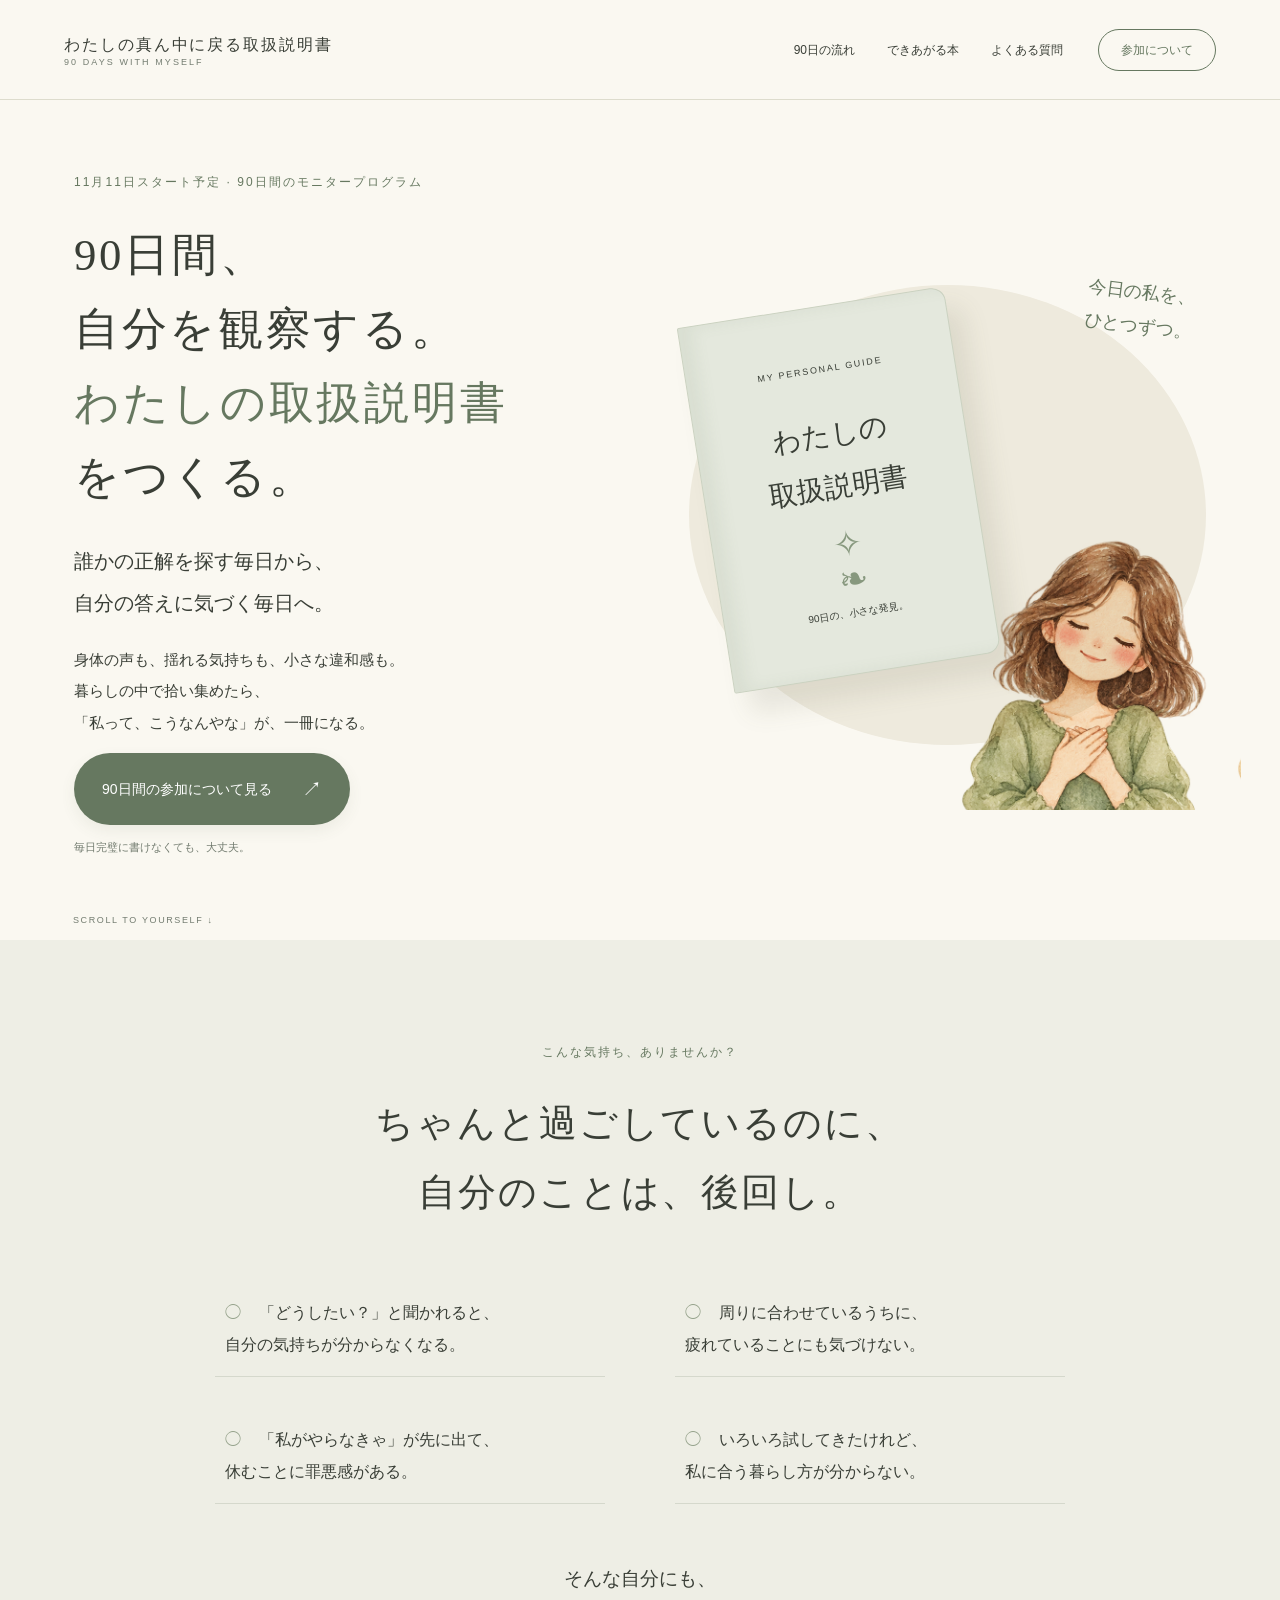
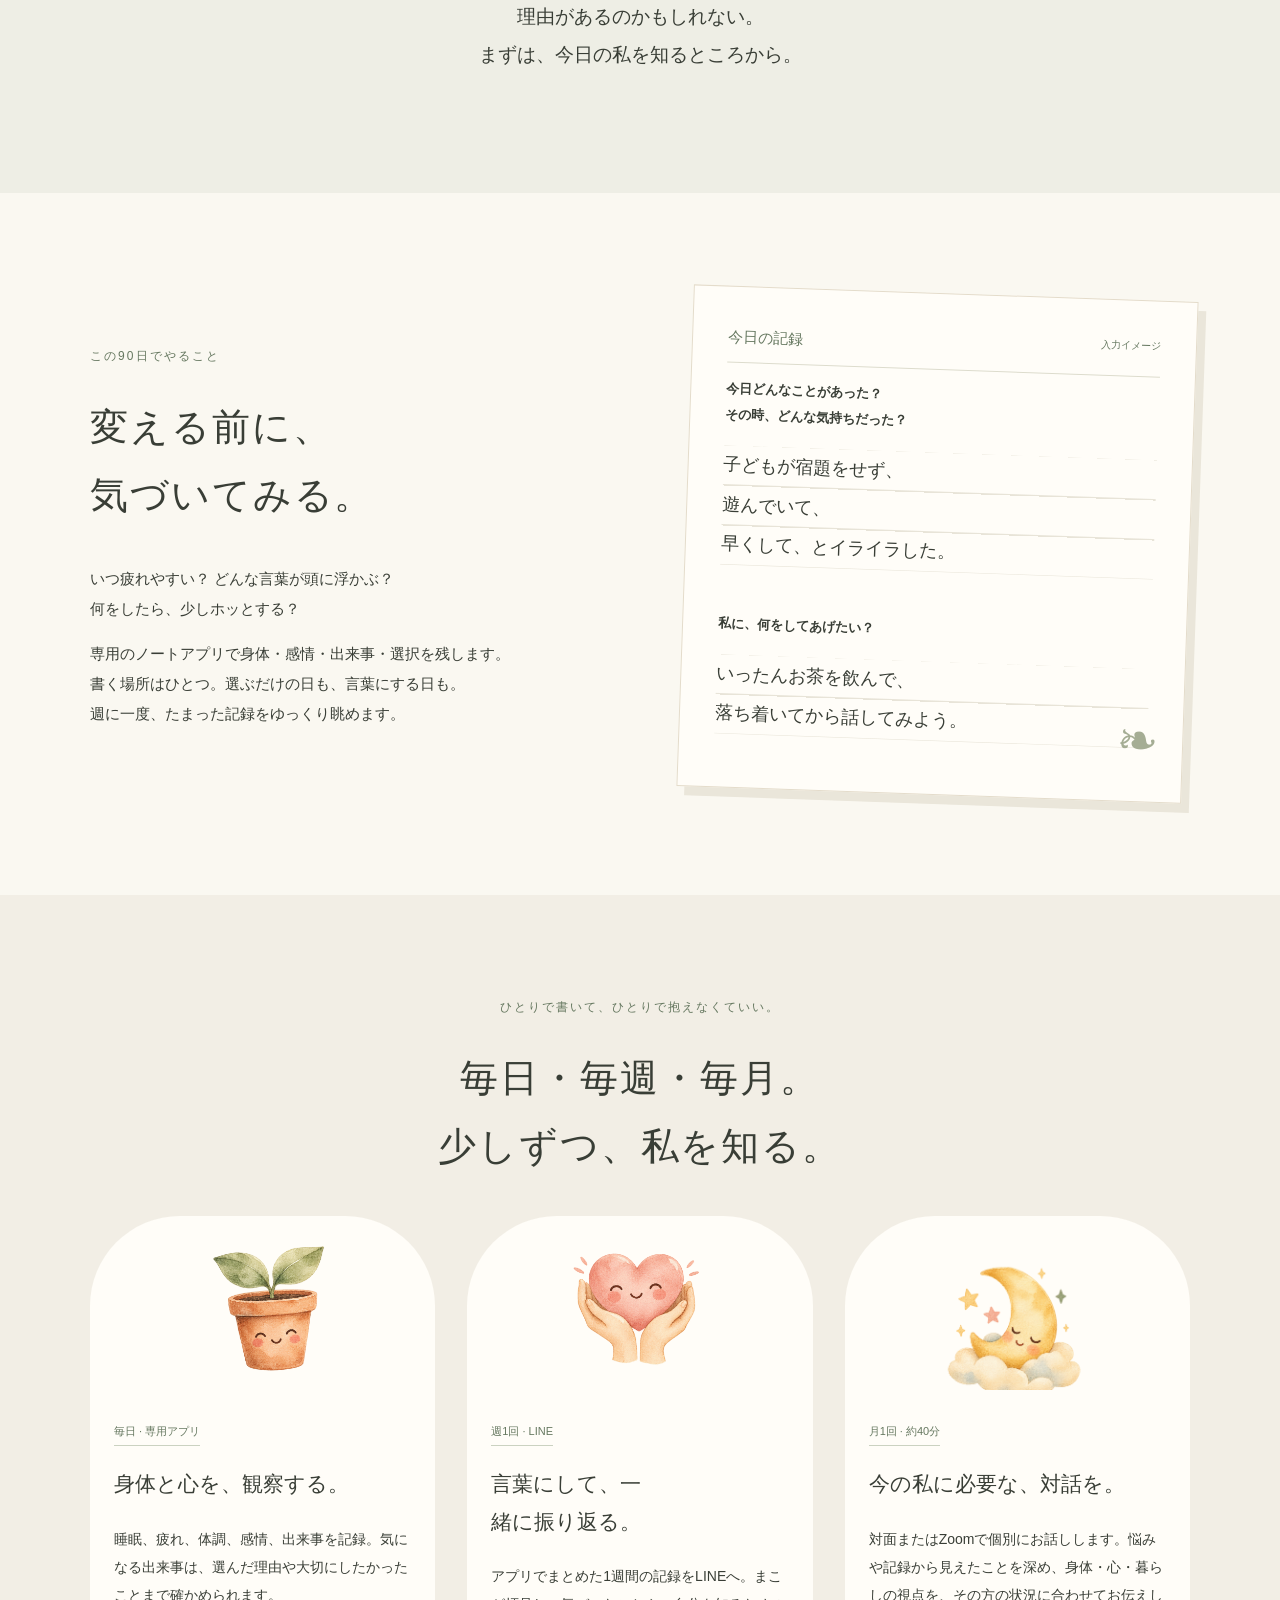
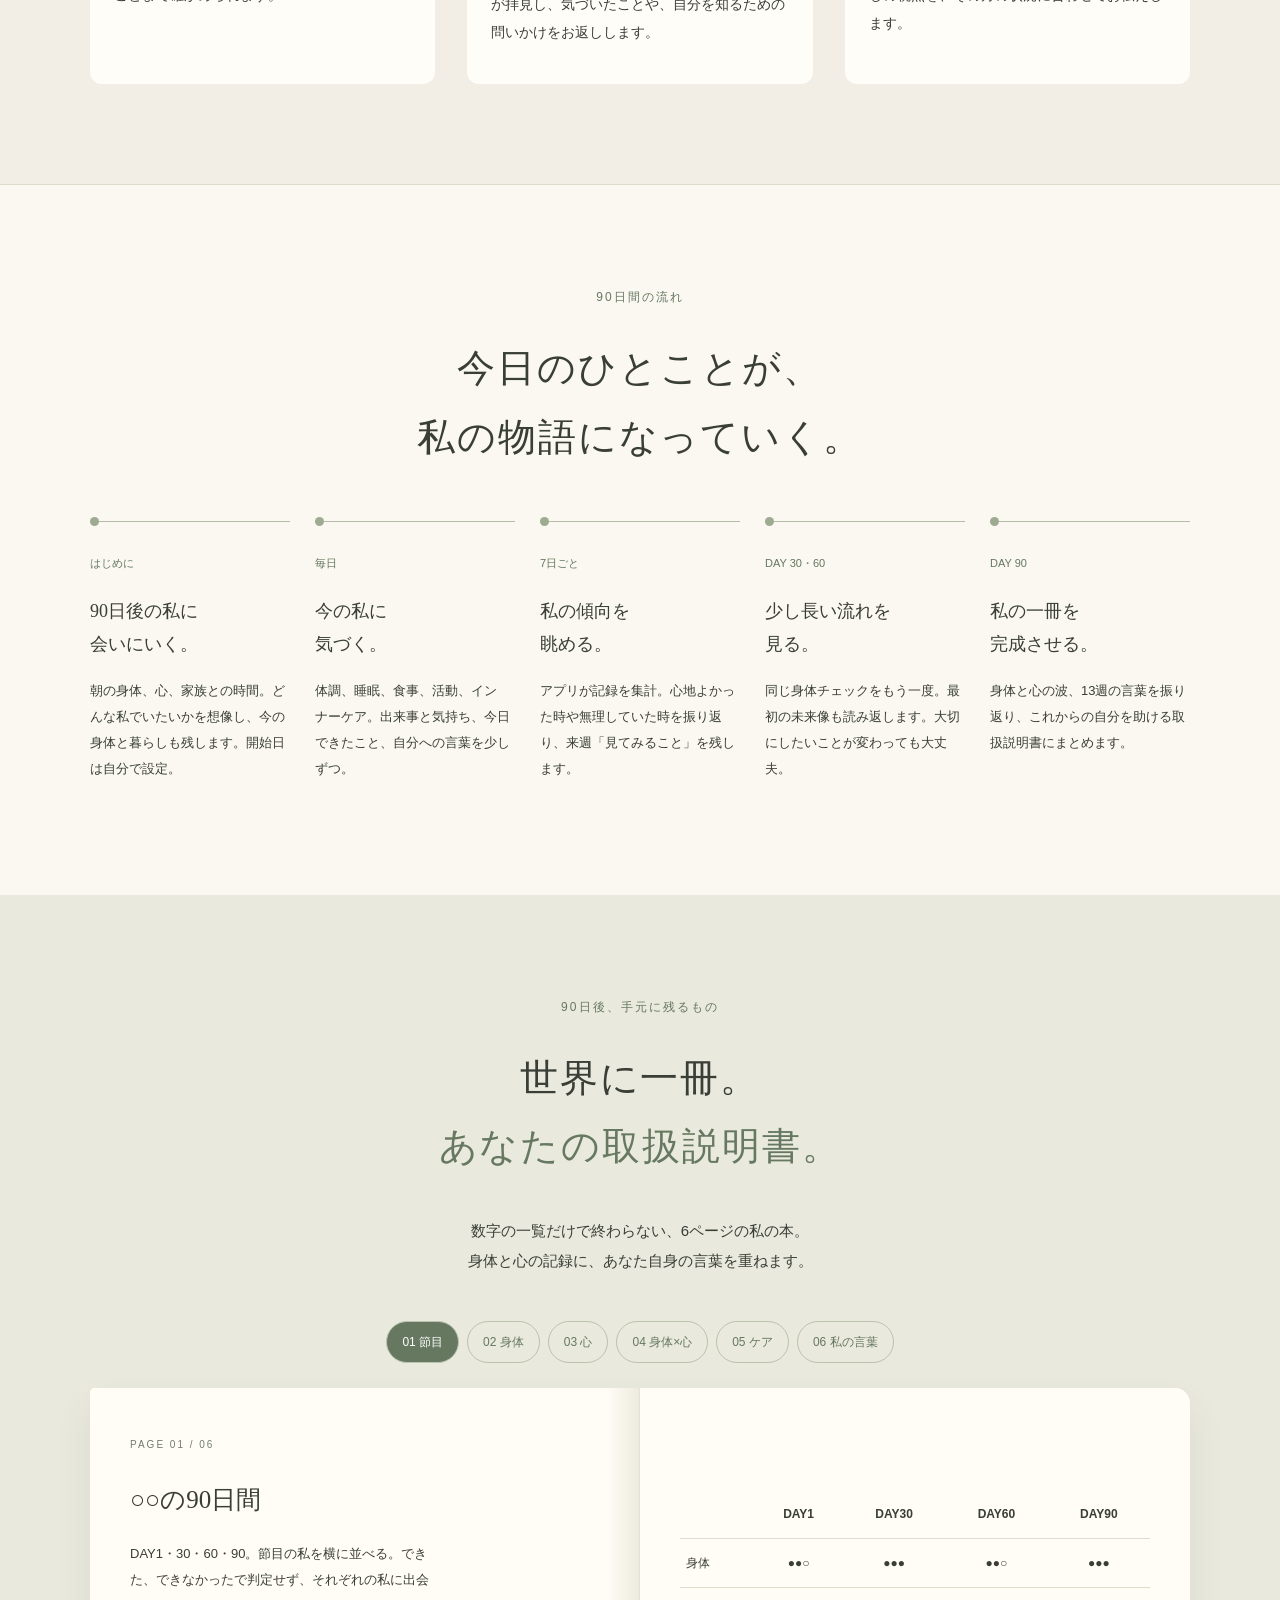
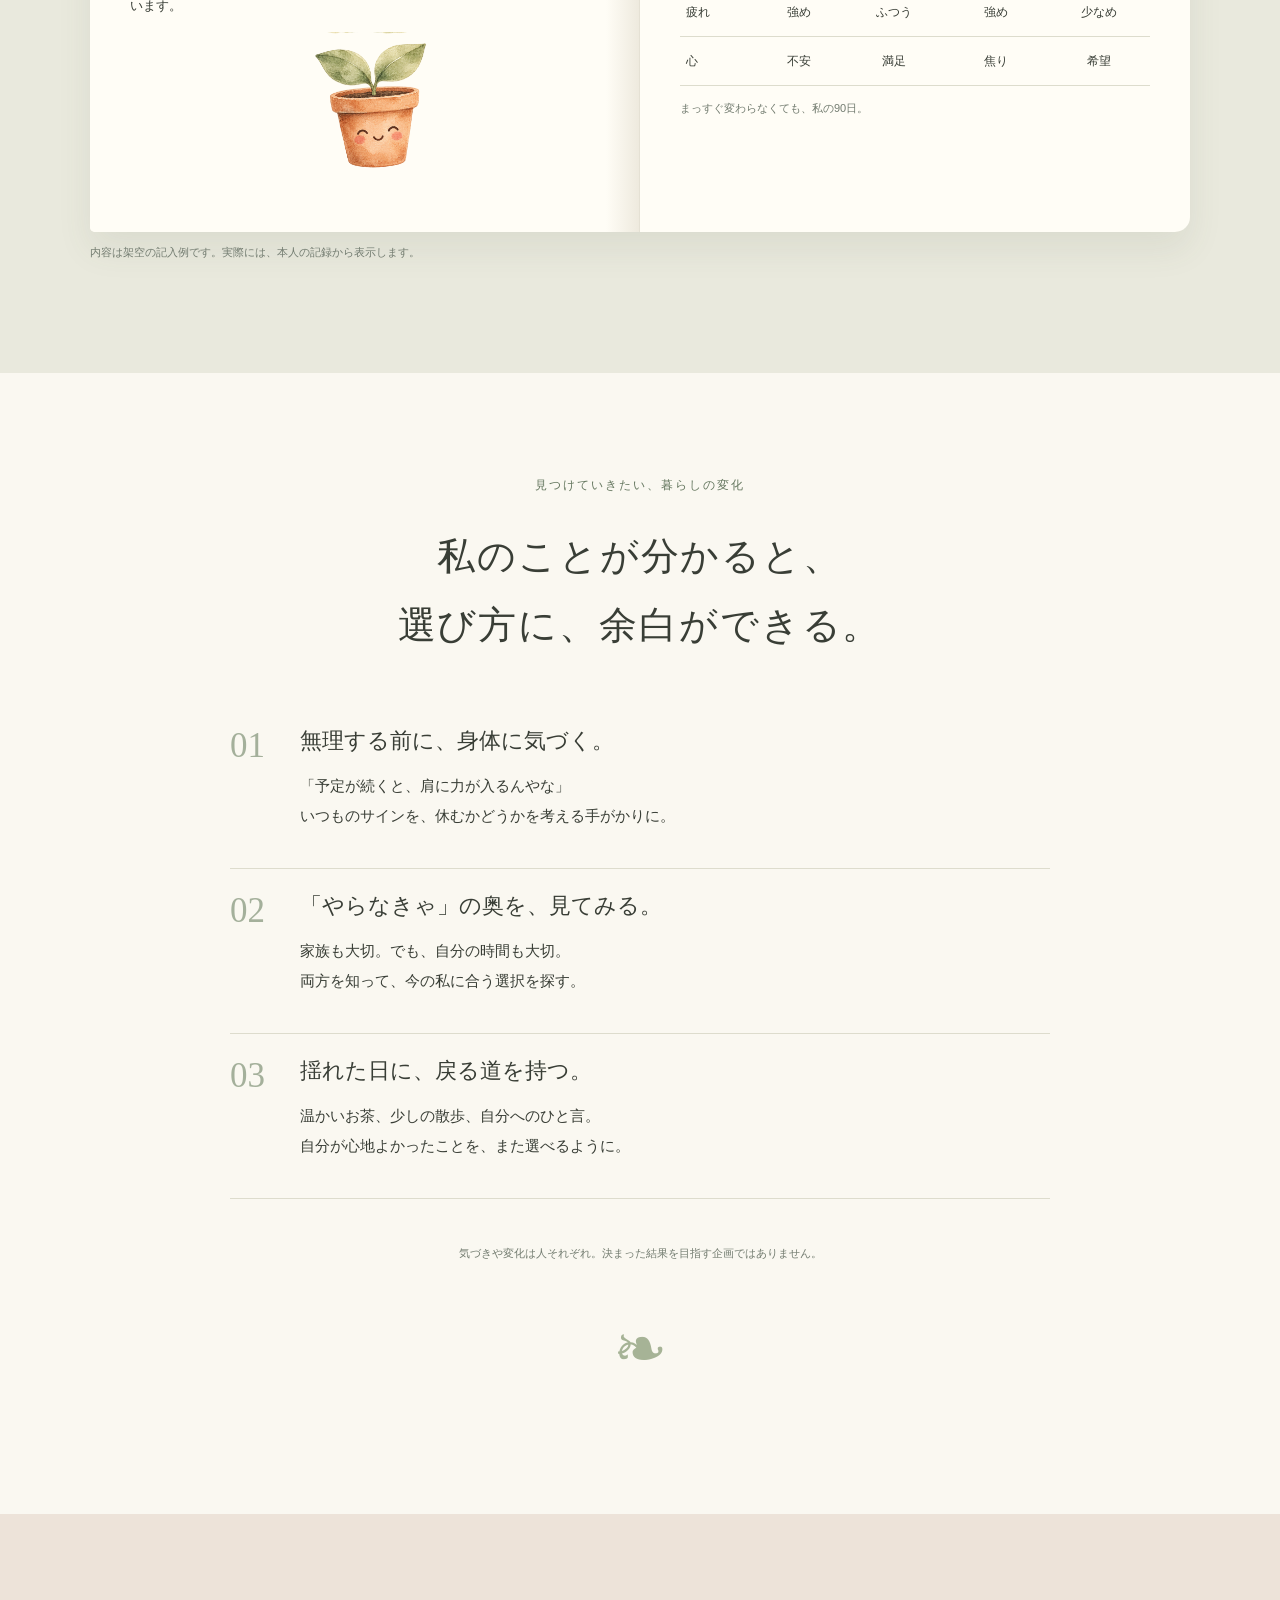
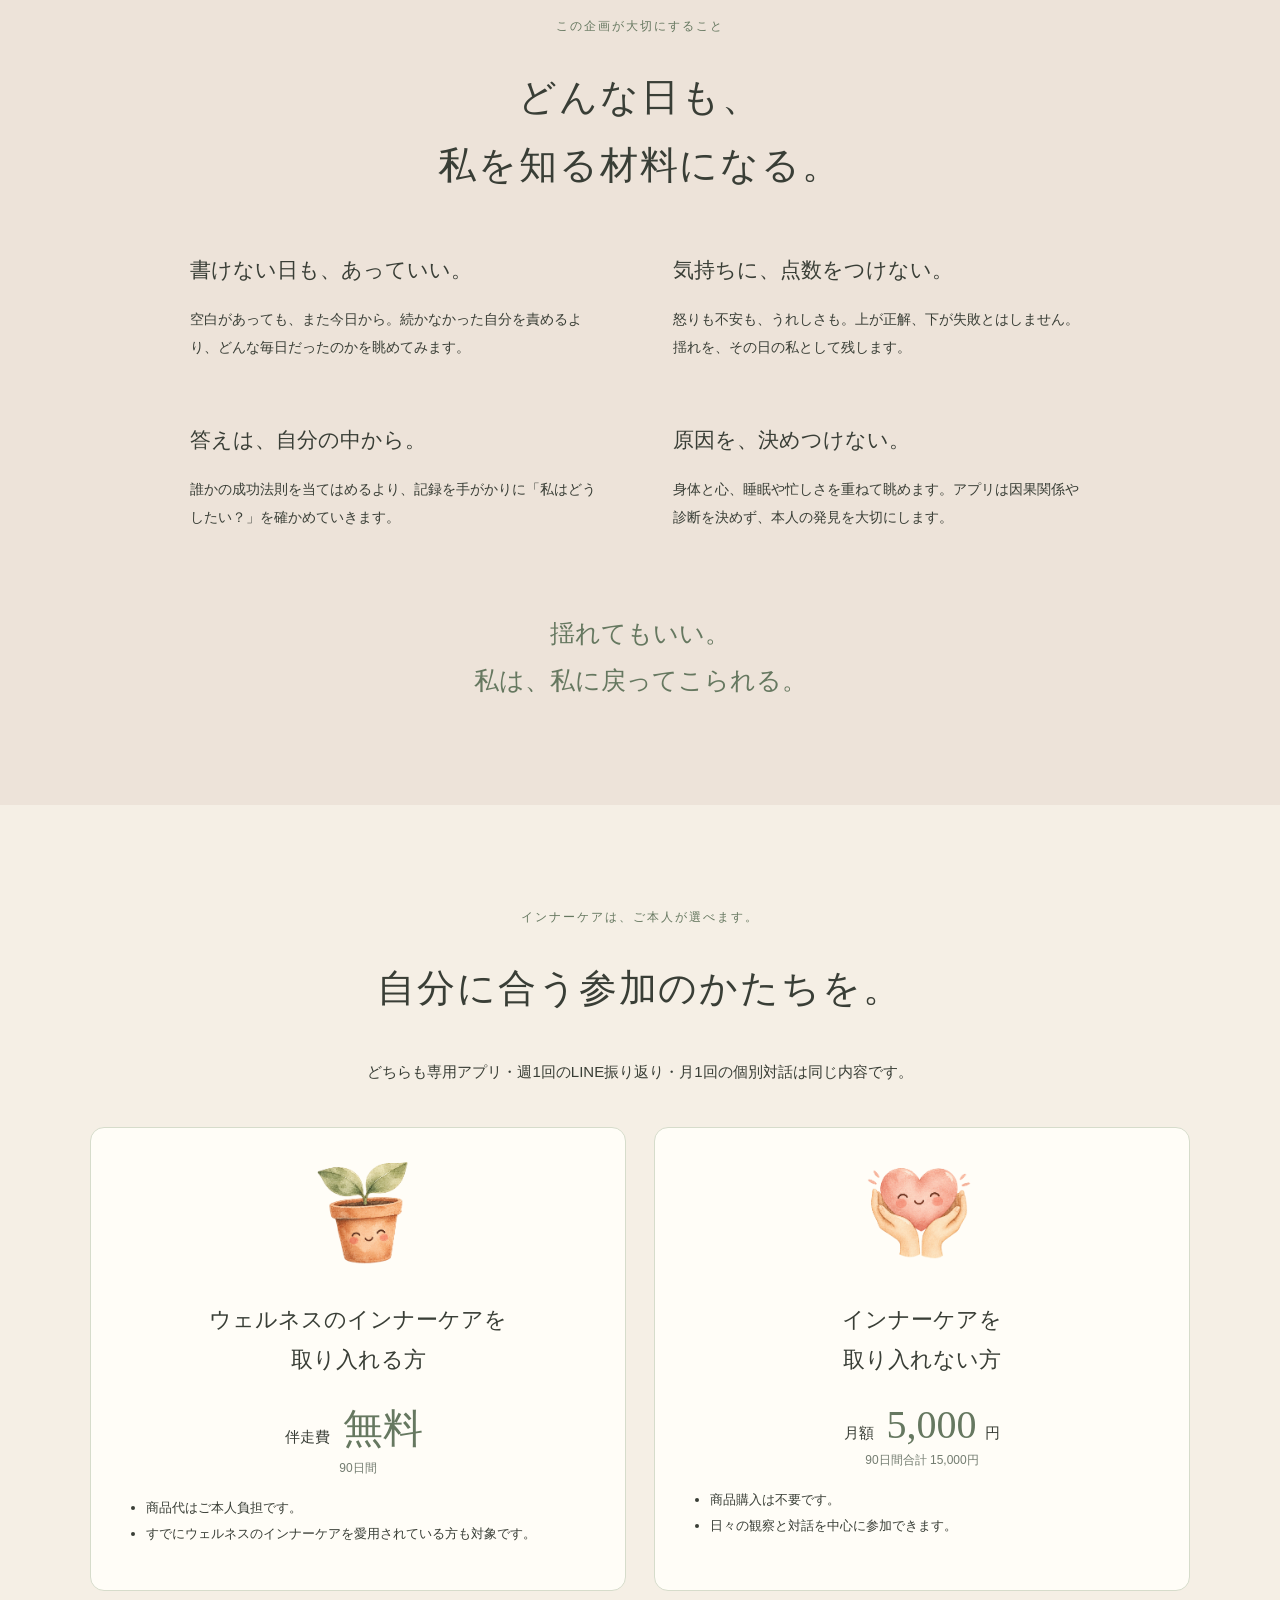
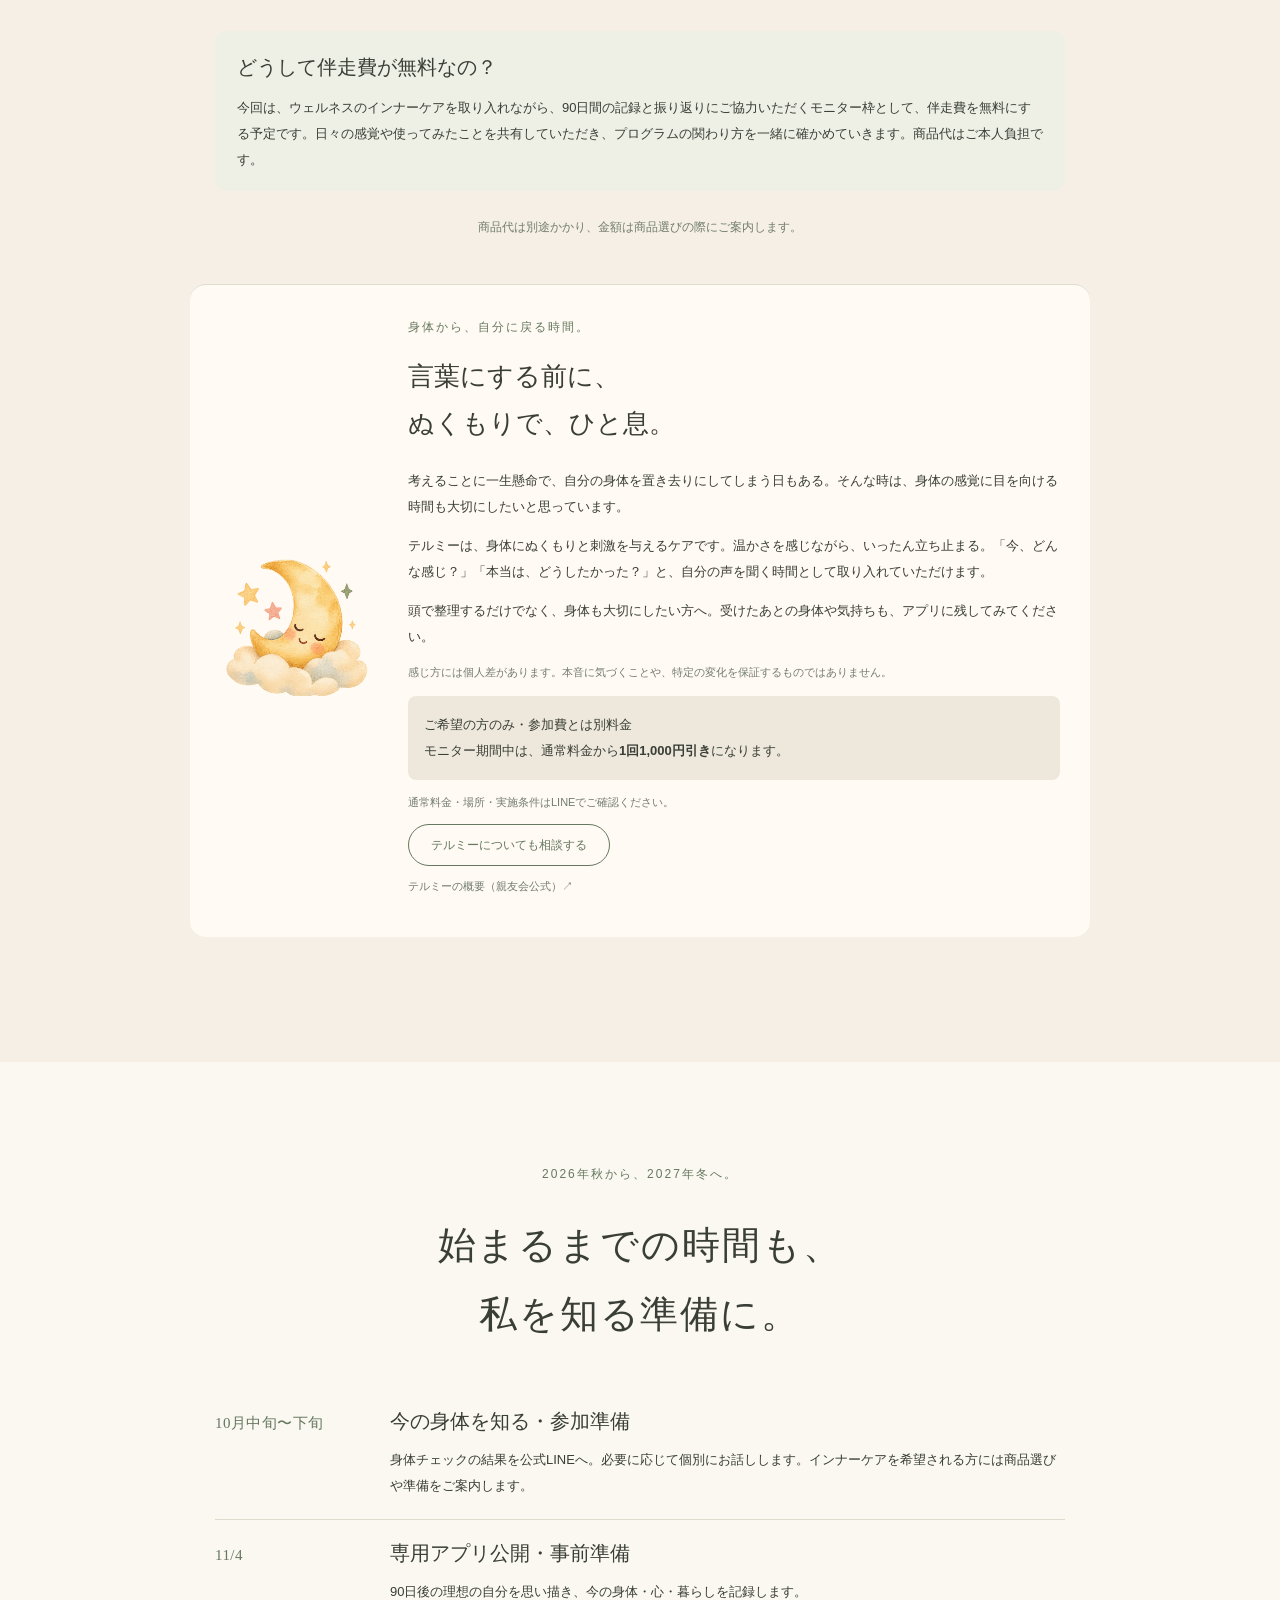
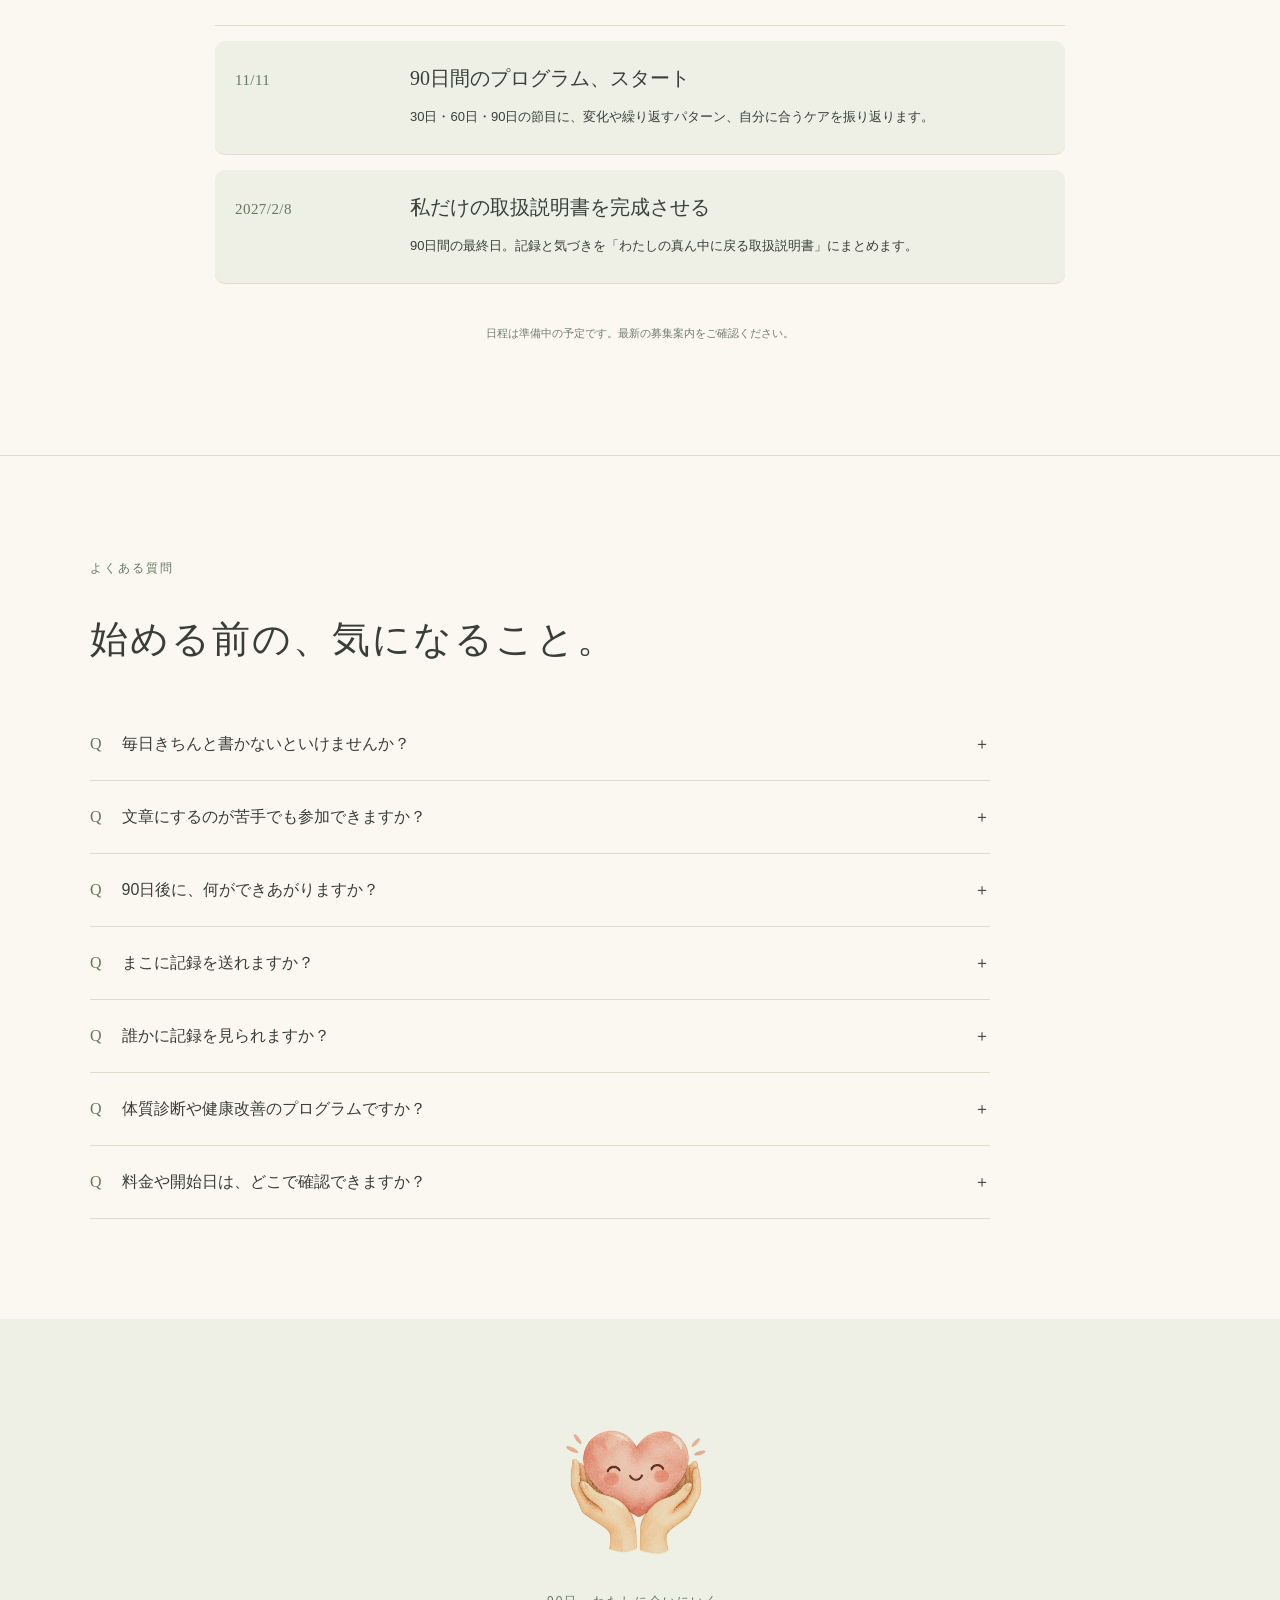
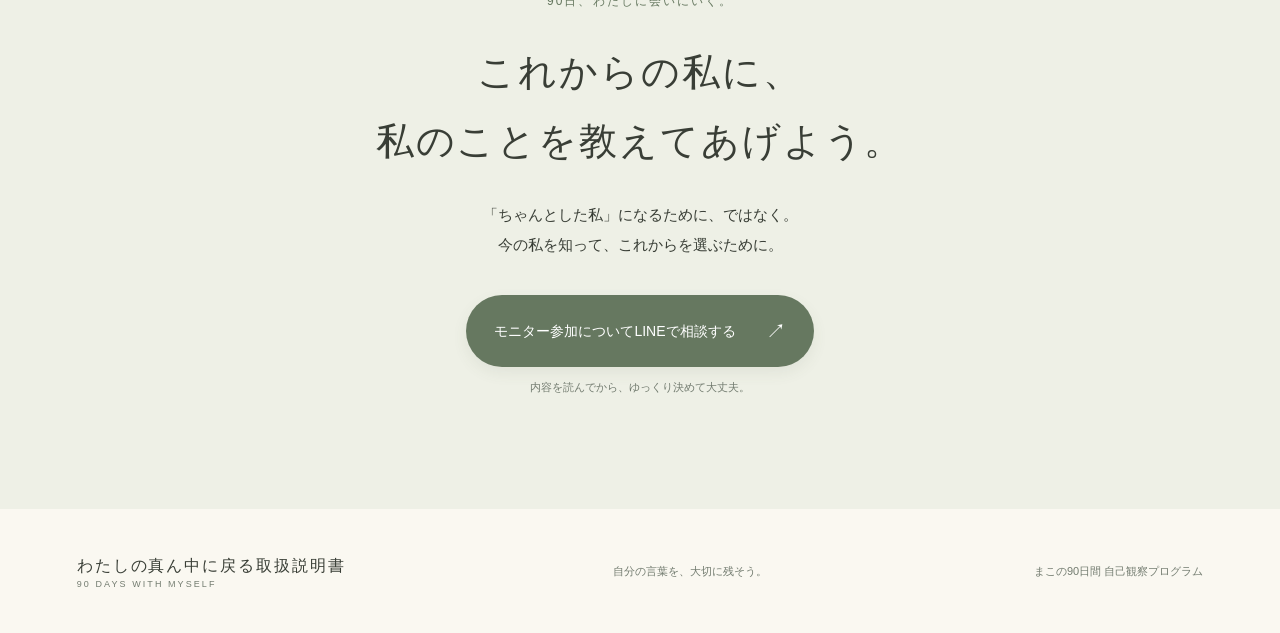
==== lp.html @ 5bc7d981 "Improve line breaks for introductory text and all journey headings" ====
<!doctype html>
<html lang="ja"><head><meta charset="utf-8"><meta name="viewport" content="width=device-width,initial-scale=1"><title>90日、わたしに会いにいく。｜わたしの取扱説明書</title><meta name="description" content="身体と心と暮らしを、少しずつ観察する90日間。日々の小さな気づきから、自分だけの取扱説明書をつくるプログラム。"><link rel="stylesheet" href="lp-style.css"></head>
<body><header><a class="brand" href="#">わたしの真ん中に戻る取扱説明書<span>90 DAYS WITH MYSELF</span></a><nav><a href="#journey">90日の流れ</a><a href="#book">できあがる本</a><a href="#faq">よくある質問</a></nav><a class="mini" href="#join">参加について</a></header>
<main><section class="hero"><div class="hero-copy"><p class="eyebrow">11月11日スタート予定 · 90日間のモニタープログラム</p><h1>90日間、<br>自分を観察する。<br><em>わたしの取扱説明書</em><br>をつくる。</h1><p class="lead">誰かの正解を探す毎日から、<br>自分の答えに気づく毎日へ。</p><p>身体の声も、揺れる気持ちも、小さな違和感も。<br>暮らしの中で拾い集めたら、<br>「私って、こうなんやな」が、一冊になる。</p><a class="button" href="#join">90日間の参加について見る <span>↗</span></a><p class="micro">毎日完璧に書けなくても、大丈夫。</p></div><div class="hero-art"><div class="circle"></div><svg class="water woman" viewBox="0 0 640 640" aria-hidden="true"><image href="watercolor-notes.png" width="1280" height="1280" x="0" y="0"/></svg><div class="book-cover"><span>MY PERSONAL GUIDE</span><p>わたしの<br>取扱説明書</p><div class="sprig">✧<br>❧</div><small>90日の、小さな発見。</small></div><span class="hand-note">今日の私を、<br>ひとつずつ。</span></div><a class="scroll" href="#worries">SCROLL TO YOURSELF ↓</a></section>
<section id="worries" class="section worries"><p class="eyebrow">こんな気持ち、ありませんか？</p><h2>ちゃんと過ごしているのに、<br>自分のことは、後回し。</h2><div class="worry-grid"><p>「どうしたい？」と聞かれると、<br>自分の気持ちが分からなくなる。</p><p>周りに合わせているうちに、<br>疲れていることにも気づけない。</p><p>「私がやらなきゃ」が先に出て、<br>休むことに罪悪感がある。</p><p>いろいろ試してきたけれど、<br>私に合う暮らし方が分からない。</p></div><p class="bridge">そんな自分にも、<br>理由があるのかもしれない。<br>まずは、今日の私を知るところから。</p></section>
<section id="practice" class="section practice"><div><p class="eyebrow">この90日でやること</p><h2>変える前に、<br>気づいてみる。</h2><p>いつ疲れやすい？ どんな言葉が頭に浮かぶ？<br>何をしたら、少しホッとする？</p><p>専用のノートアプリで身体・感情・出来事・選択を残します。<br>書く場所はひとつ。選ぶだけの日も、言葉にする日も。<br>週に一度、たまった記録をゆっくり眺めます。</p></div><div class="note-demo"><div class="demo-label">今日の記録 <small>入力イメージ</small></div><p class="note-question">今日どんなことがあった？<br>その時、どんな気持ちだった？</p><p class="written">子どもが宿題をせず、<br>遊んでいて、<br>早くして、とイライラした。</p><div class="note-line"></div><p class="note-question">私に、何をしてあげたい？</p><p class="written">いったんお茶を飲んで、<br>落ち着いてから話してみよう。</p><span class="note-leaf">❧</span></div></section>
<section class="section support"><p class="eyebrow">ひとりで書いて、ひとりで抱えなくていい。</p><h2>毎日・毎週・毎月。<br>少しずつ、私を知る。</h2><div class="support-grid"><article><svg class="water plant" viewBox="0 64 640 576" aria-hidden="true"><image href="watercolor-notes.png" width="1280" height="1280" x="0" y="-640"/></svg><span class="pill">毎日 · 専用アプリ</span><h3>身体と心を、観察する。</h3><p>睡眠、疲れ、体調、感情、出来事を記録。気になる出来事は、選んだ理由や大切にしたかったことまで確かめられます。</p></article><article><svg class="water heart" viewBox="0 64 640 576" aria-hidden="true"><image href="watercolor-notes.png" width="1280" height="1280" x="-640" y="-640"/></svg><span class="pill">週1回 · LINE</span><h3>言葉にして、一緒に振り返る。</h3><p>アプリでまとめた1週間の記録をLINEへ。まこが拝見し、気づいたことや、自分を知るための問いかけをお返しします。</p></article><article><svg class="water moon" viewBox="0 0 640 640" aria-hidden="true"><image href="watercolor-notes.png" width="1280" height="1280" x="-640" y="0"/></svg><span class="pill">月1回 · 約40分</span><h3>今の私に必要な、対話を。</h3><p>対面またはZoomで個別にお話しします。悩みや記録から見えたことを深め、身体・心・暮らしの視点を、その方の状況に合わせてお伝えします。</p></article></div></section><section id="journey" class="section journey"><p class="eyebrow">90日間の流れ</p><h2>今日のひとことが、<br>私の物語になっていく。</h2><div class="timeline"><article><span>はじめに</span><h3>90日後の私に<br>会いにいく。</h3><p>朝の身体、心、家族との時間。どんな私でいたいかを想像し、今の身体と暮らしも残します。開始日は自分で設定。</p></article><article><span>毎日</span><h3>今の私に<br>気づく。</h3><p>体調、睡眠、食事、活動、インナーケア。出来事と気持ち、今日できたこと、自分への言葉を少しずつ。</p></article><article><span>7日ごと</span><h3>私の傾向を<br>眺める。</h3><p>アプリが記録を集計。心地よかった時や無理していた時を振り返り、来週「見てみること」を残します。</p></article><article><span>DAY 30・60</span><h3>少し長い流れを<br>見る。</h3><p>同じ身体チェックをもう一度。最初の未来像も読み返します。大切にしたいことが変わっても大丈夫。</p></article><article><span>DAY 90</span><h3>私の一冊を<br>完成させる。</h3><p>身体と心の波、13週の言葉を振り返り、これからの自分を助ける取扱説明書にまとめます。</p></article></div></section>
<section id="book" class="section book-section"><div class="book-heading"><p class="eyebrow">90日後、手元に残るもの</p><h2>世界に一冊。<br><em>あなたの取扱説明書。</em></h2><p>数字の一覧だけで終わらない、6ページの私の本。<br>身体と心の記録に、あなた自身の言葉を重ねます。</p></div><div class="book-preview"><div class="book-tabs" role="tablist" aria-label="取扱説明書の6ページ"><button role="tab" aria-selected="true" data-page="0">01 節目</button><button role="tab" aria-selected="false" data-page="1">02 身体</button><button role="tab" aria-selected="false" data-page="2">03 心</button><button role="tab" aria-selected="false" data-page="3">04 身体×心</button><button role="tab" aria-selected="false" data-page="4">05 ケア</button><button role="tab" aria-selected="false" data-page="5">06 私の言葉</button></div><div class="open-book"><div class="book-left"><small id="page-number">PAGE 01 / 06</small><h3 id="page-title">○○の90日間</h3><p id="page-description">DAY1・30・60・90。節目の私を横に並べる。できた、できなかったで判定せず、それぞれの私に出会います。</p><svg class="water plant" viewBox="0 64 640 576" aria-hidden="true"><image href="watercolor-notes.png" width="1280" height="1280" x="0" y="-640"/></svg></div><div class="book-right" id="page-content"></div></div><p class="micro">内容は架空の記入例です。実際には、本人の記録から表示します。</p></div></section>
<section class="section changes"><p class="eyebrow">見つけていきたい、暮らしの変化</p><h2>私のことが分かると、<br>選び方に、余白ができる。</h2><div class="change-list"><article><span>01</span><div><h3>無理する前に、身体に気づく。</h3><p>「予定が続くと、肩に力が入るんやな」<br>いつものサインを、休むかどうかを考える手がかりに。</p></div></article><article><span>02</span><div><h3>「やらなきゃ」の奥を、見てみる。</h3><p>家族も大切。でも、自分の時間も大切。<br>両方を知って、今の私に合う選択を探す。</p></div></article><article><span>03</span><div><h3>揺れた日に、戻る道を持つ。</h3><p>温かいお茶、少しの散歩、自分へのひと言。<br>自分が心地よかったことを、また選べるように。</p></div></article></div><p class="micro">気づきや変化は人それぞれ。決まった結果を目指す企画ではありません。</p></section>
<section class="philosophy section"><p class="eyebrow">この企画が大切にすること</p><h2>どんな日も、<br>私を知る材料になる。</h2><div class="principles"><article><h3>書けない日も、あっていい。</h3><p>空白があっても、また今日から。続かなかった自分を責めるより、どんな毎日だったのかを眺めてみます。</p></article><article><h3>気持ちに、点数をつけない。</h3><p>怒りも不安も、うれしさも。上が正解、下が失敗とはしません。揺れを、その日の私として残します。</p></article><article><h3>答えは、自分の中から。</h3><p>誰かの成功法則を当てはめるより、記録を手がかりに「私はどうしたい？」を確かめていきます。</p></article><article><h3>原因を、決めつけない。</h3><p>身体と心、睡眠や忙しさを重ねて眺めます。アプリは因果関係や診断を決めず、本人の発見を大切にします。</p></article></div><p class="handwriting">揺れてもいい。<br>私は、私に戻ってこられる。</p></section>
<section id="price" class="section pricing"><p class="eyebrow">インナーケアは、ご本人が選べます。</p><h2>自分に合う参加のかたちを。</h2><p>どちらも専用アプリ・週1回のLINE振り返り・月1回の個別対話は同じ内容です。</p><div class="price-grid"><article><svg class="water plant" viewBox="0 64 640 576" aria-hidden="true"><image href="watercolor-notes.png" width="1280" height="1280" x="0" y="-640"/></svg><h3>ウェルネスのインナーケアを<br>取り入れる方</h3><p class="price">伴走費 <strong>無料</strong><span>90日間</span></p><ul><li>商品代はご本人負担です。</li><li>すでにウェルネスのインナーケアを愛用されている方も対象です。</li></ul></article><article><svg class="water heart" viewBox="0 64 640 576" aria-hidden="true"><image href="watercolor-notes.png" width="1280" height="1280" x="-640" y="-640"/></svg><h3>インナーケアを<br>取り入れない方</h3><p class="price">月額 <strong>5,000</strong>円<span>90日間合計 15,000円</span></p><ul><li>商品購入は不要です。</li><li>日々の観察と対話を中心に参加できます。</li></ul></article></div><div class="free-reason"><h3>どうして伴走費が無料なの？</h3><p>今回は、ウェルネスのインナーケアを取り入れながら、90日間の記録と振り返りにご協力いただくモニター枠として、伴走費を無料にする予定です。日々の感覚や使ってみたことを共有していただき、プログラムの関わり方を一緒に確かめていきます。商品代はご本人負担です。</p></div><p class="price-caution">商品代は別途かかり、金額は商品選びの際にご案内します。</p><section class="thermie thermie-panel"><svg class="water moon" viewBox="0 0 640 640" aria-hidden="true"><image href="watercolor-notes.png" width="1280" height="1280" x="-640" y="0"/></svg><div><p class="eyebrow">身体から、自分に戻る時間。</p><h3>言葉にする前に、<br>ぬくもりで、ひと息。</h3><p>考えることに一生懸命で、自分の身体を置き去りにしてしまう日もある。そんな時は、身体の感覚に目を向ける時間も大切にしたいと思っています。</p><p>テルミーは、身体にぬくもりと刺激を与えるケアです。温かさを感じながら、いったん立ち止まる。「今、どんな感じ？」「本当は、どうしたかった？」と、自分の声を聞く時間として取り入れていただけます。</p><p>頭で整理するだけでなく、身体も大切にしたい方へ。受けたあとの身体や気持ちも、アプリに残してみてください。</p><p class="micro">感じ方には個人差があります。本音に気づくことや、特定の変化を保証するものではありません。</p><p class="thermie-offer">ご希望の方のみ・参加費とは別料金<br>モニター期間中は、通常料金から<strong>1回1,000円引き</strong>になります。</p><p class="micro">通常料金・場所・実施条件はLINEでご確認ください。</p><a class="mini" href="#join">テルミーについても相談する</a><p class="micro"><a href="https://www.ito-thermie.or.jp/remedy/overview.html" target="_blank" rel="noopener">テルミーの概要（親友会公式）↗</a></p></div></section></section><section class="section schedule"><p class="eyebrow">2026年秋から、2027年冬へ。</p><h2>始まるまでの時間も、<br>私を知る準備に。</h2><div class="schedule-list"><article><span>10月中旬〜下旬</span><div><h3>今の身体を知る・参加準備</h3><p>身体チェックの結果を公式LINEへ。必要に応じて個別にお話しします。インナーケアを希望される方には商品選びや準備をご案内します。</p></div></article><article><span>11/4</span><div><h3>専用アプリ公開・事前準備</h3><p>90日後の理想の自分を思い描き、今の身体・心・暮らしを記録します。</p></div></article><article class="important"><span>11/11</span><div><h3>90日間のプログラム、スタート</h3><p>30日・60日・90日の節目に、変化や繰り返すパターン、自分に合うケアを振り返ります。</p></div></article><article class="important"><span>2027/2/8</span><div><h3>私だけの取扱説明書を完成させる</h3><p>90日間の最終日。記録と気づきを「わたしの真ん中に戻る取扱説明書」にまとめます。</p></div></article></div><p class="micro">日程は準備中の予定です。最新の募集案内をご確認ください。</p></section><section id="faq" class="section faq"><p class="eyebrow">よくある質問</p><h2>始める前の、気になること。</h2><details><summary>毎日きちんと書かないといけませんか？</summary><p>毎日完璧に書く必要はありません。選択するだけの日や空白の日があっても大丈夫。書ける日に戻ってきてください。</p></details><details><summary>文章にするのが苦手でも参加できますか？</summary><p>体調や気持ちは選択式で残せます。自由記入には例があるので、ひと言から始められます。詳しい問いは、書きたい時だけ開けます。</p></details><details><summary>90日後に、何ができあがりますか？</summary><p>節目の比較、身体、心、身体と心の重なり、自分にしてあげたこと、これからの自分への言葉をまとめた6ページの取扱説明書です。印刷・PDF保存もできます。</p></details><details><summary>まこに記録を送れますか？</summary><p>週のまとめをアプリで作り、内容を確認してコピーし、ご自身でLINEに貼り付けて送れます。自動送信はしません。</p></details><details><summary>誰かに記録を見られますか？</summary><p>現在のアプリは、使っているブラウザに記録を保存します。LINEに送る文章は、ご自身で確認して選べます。同じ端末・ブラウザを使う人には記録が見える場合があるため、自分の端末でご利用ください。</p></details><details><summary>体質診断や健康改善のプログラムですか？</summary><p>身体と心の感覚を自分で観察する企画です。体質や病気の診断、症状の改善を保証するものではありません。</p></details><details><summary>料金や開始日は、どこで確認できますか？</summary><p>11月11日スタートを予定しています。ウェルネスのインナーケアを取り入れる方は90日間の伴走費が無料（商品代はご本人負担）、取り入れない方は月額5,000円、90日間合計15,000円を予定しています。</p></details></section>
<section id="join" class="section join"><svg class="water heart" viewBox="0 64 640 576" aria-hidden="true"><image href="watercolor-notes.png" width="1280" height="1280" x="-640" y="-640"/></svg><p class="eyebrow">90日、わたしに会いにいく。</p><h2>これからの私に、<br>私のことを教えてあげよう。</h2><p>「ちゃんとした私」になるために、ではなく。<br>今の私を知って、これからを選ぶために。</p><button class="button" id="apply">モニター参加についてLINEで相談する <span>↗</span></button><p class="micro">内容を読んでから、ゆっくり決めて大丈夫。</p><div id="apply-info" class="apply-info" hidden role="status"><h3>まこへLINEでご連絡ください。</h3><p>まことつながっているLINEのトークに、下の文章を貼り付けてください。料金や開始日を確認してから、参加を決められます。</p><textarea aria-label="参加相談の文章" readonly>90日間の自己観察プログラムに興味があります。参加料金・開始日・申し込み方法を教えてください。</textarea><button id="copy" class="mini">相談の文章をコピー</button><p id="copy-status" class="micro"></p><p class="micro">この操作だけでは申し込み・送信は完了しません。</p></div></section></main><footer><a class="brand" href="#">わたしの真ん中に戻る取扱説明書<span>90 DAYS WITH MYSELF</span></a><p>自分の言葉を、大切に残そう。</p><small>まこの90日間 自己観察プログラム</small></footer><script src="lp-script.js"></script></body></html>
---- lp-style.css ----
@charset "UTF-8";
:root{--ink:#393e36;--muted:#737c70;--sage:#667860;--paper:#faf8f1;--line:#dddccd;--rose:#eddcd4}*{box-sizing:border-box}html{scroll-behavior:smooth;scroll-padding-top:100px}body{margin:0;background:var(--paper);color:var(--ink);font-family:'Yu Gothic','Hiragino Kaku Gothic ProN',sans-serif;font-size:15px;line-height:2}a{color:inherit;text-decoration:none}button,textarea{font:inherit}button,a{touch-action:manipulation}button{cursor:pointer}header{height:100px;padding:20px 5%;display:flex;align-items:center;gap:35px;border-bottom:1px solid var(--line)}.brand{font-family:'Yu Mincho',serif;font-size:19px;letter-spacing:.12em;line-height:1.6}.brand span{display:block;font:9px sans-serif;letter-spacing:.23em;color:var(--muted)}nav{display:flex;gap:32px;margin-left:auto;font-size:12px}.mini{display:inline-block;border:1px solid var(--sage);border-radius:50px;padding:8px 22px;background:transparent;color:var(--sage);font-size:12px}.hero{max-width:1260px;margin:auto;min-height:760px;padding:70px 5% 70px;display:grid;grid-template-columns:1.15fr 1fr;position:relative;align-items:center}.eyebrow{font-size:12px;letter-spacing:.17em;color:var(--sage);margin:0 0 25px}.hero h1{font-family:'Yu Mincho',serif;font-size:clamp(34px,3.5vw,49px);font-weight:500;letter-spacing:.06em;line-height:1.65;margin:0 0 25px}em{font-style:normal;color:var(--sage)}.lead{font-family:'Yu Mincho',serif;font-size:20px}.hero-copy>p:not(.eyebrow){line-height:2.1}.button{display:inline-flex;align-items:center;gap:30px;border:0;border-radius:50px;color:white;background:var(--sage);padding:16px 28px;font-size:14px;box-shadow:0 6px 15px #54624815}.button:hover{background:#53634e}.button span{font-size:20px}.micro{color:var(--muted);font-size:11px;line-height:1.8}.hero-art{height:530px;position:relative}.circle{background:#eeeadd;border-radius:50%;position:absolute;inset:30px 0 40px 10px}.water{background-image:url('watercolor-notes.png');background-size:200% 200%;mix-blend-mode:multiply;pointer-events:none}.woman{background-position:0 0;width:330px;height:300px;position:absolute;right:-35px;bottom:-25px;z-index:2}.book-cover{position:absolute;top:50px;left:25px;width:270px;height:370px;background:#e4e8dd;border-radius:2px 14px 14px 2px;box-shadow:inset 13px 0 15px #72876b18,15px 22px 25px #64695320;transform:rotate(-9deg);padding:45px 28px;border:1px solid #cbd2c1;text-align:center;z-index:1}.book-cover>span{font-size:9px;letter-spacing:.2em}.book-cover>p{font:28px/1.9 'Yu Mincho',serif;margin:26px 0 14px}.book-cover small{font-size:10px}.sprig{font-size:35px;color:#87987e;line-height:1}.hand-note{position:absolute;right:12px;top:20px;transform:rotate(7deg);font:18px/1.9 'Yu Mincho',serif;color:var(--sage)}.scroll{position:absolute;bottom:15px;left:5%;font:9px sans-serif;letter-spacing:.18em;color:var(--muted)}.section{padding:100px max(6%,calc((100% - 1100px)/2));}.section h2{font:500 clamp(27px,3vw,38px)/1.8 'Yu Mincho',serif;letter-spacing:.05em;margin:0 0 35px}.worries{text-align:center;background:#eeeee5}.worry-grid{display:grid;grid-template-columns:1fr 1fr;max-width:850px;margin:40px auto;gap:0 70px;text-align:left}.worry-grid p{border-bottom:1px solid #d5d8cc;padding:15px 10px;font-size:16px}.worry-grid p:before{content:'◯';float:left;margin-right:18px;color:#95a28b}.bridge{font:19px/2 'Yu Mincho',serif}.practice{display:grid;grid-template-columns:1fr 1fr;gap:90px;align-items:center}.note-demo{background:#fffdf8;border:1px solid #e4dccb;box-shadow:8px 9px #eae6da;transform:rotate(2deg);padding:35px;position:relative}.demo-label{border-bottom:1px solid var(--line);padding-bottom:10px;color:var(--sage)}.demo-label small{float:right;font-size:10px}.note-question{font-size:13px;font-weight:bold}.written{font:18px/2.2 'Yu Mincho',serif;background:repeating-linear-gradient(transparent 0 38px,#e8e4d8 39px 40px)}.note-line{height:15px}.note-leaf{position:absolute;right:24px;bottom:10px;font-size:50px;color:#a5ad94}.journey{border-top:1px solid var(--line);text-align:center}.timeline{display:grid;grid-template-columns:repeat(5,1fr);gap:25px;text-align:left;margin-top:50px}.timeline article{position:relative;border-top:1px solid #b4bca8;padding-top:25px}.timeline article:before{content:'';width:9px;height:9px;background:#9dac91;border-radius:50%;position:absolute;top:-5px}.timeline span{font-size:11px;color:var(--sage)}.timeline h3{font:19px/1.8 'Yu Mincho',serif}.timeline p{font-size:13px}.book-section{background:#e9e9dd}.book-heading{text-align:center}.book-tabs{display:flex;justify-content:center;gap:8px;margin:45px 0 25px;flex-wrap:wrap}.book-tabs button{background:transparent;border:1px solid #bbc3ae;border-radius:30px;padding:8px 15px;font-size:12px;color:var(--sage)}.book-tabs button[aria-selected=true]{background:var(--sage);color:white}.open-book{display:grid;grid-template-columns:1fr 1fr;background:#fffdf6;min-height:430px;box-shadow:0 17px 35px #535b4217;border-radius:5px 15px 15px 5px;overflow:hidden}.book-left{padding:40px;border-right:1px solid #e5e1d4;background:linear-gradient(90deg,#fffdf6 94%,#eeeade)}.book-left small{font:10px sans-serif;letter-spacing:.2em;color:var(--muted)}.book-left h3{font:25px 'Yu Mincho',serif}.book-left p{font-size:13px;max-width:300px}.plant{width:160px;height:160px;background-position:0 100%;margin:10px auto 0}.book-right{padding:40px;display:flex;flex-direction:column;justify-content:center}.book-right table{width:100%;font-size:12px;border-collapse:collapse}.book-right th,.book-right td{padding:12px 6px;border-bottom:1px solid var(--line);text-align:center}.book-right th:first-child,.book-right td:first-child{text-align:left}.book-right p{font-size:14px}.book-right blockquote{font:19px/2 'Yu Mincho',serif;margin:20px 0}.book-right svg{width:100%;height:auto}.preview-note{font-size:11px!important;color:var(--muted)}.bar-row{display:grid;grid-template-columns:55px 1fr 25px;gap:12px;margin:10px 0;font-size:13px;align-items:center}.bar-row i{height:8px;background:#b9c4a9;border-radius:10px;display:block}.changes h2{text-align:center}.changes>.eyebrow{text-align:center}.change-list{max-width:820px;margin:45px auto}.change-list article{display:flex;gap:35px;border-bottom:1px solid var(--line);padding:22px 0}.change-list article>span{font:35px 'Yu Mincho',serif;color:#a4b09b}.change-list h3{font:22px 'Yu Mincho',serif;margin:0 0 15px}.changes>.micro{text-align:center}.philosophy{text-align:center;background:#ede3d9}.principles{display:grid;grid-template-columns:1fr 1fr;gap:30px 65px;text-align:left;max-width:900px;margin:auto}.principles h3{font:21px 'Yu Mincho',serif}.principles p{font-size:14px}.handwriting{font:25px/1.9 'Yu Mincho',serif;color:var(--sage);margin:65px 0 0}.voices{display:grid;grid-template-columns:1fr 1fr;column-gap:70px}.voices>.eyebrow{grid-column:1/-1}.voices h2{grid-row:2}.voices>p:not(.eyebrow){grid-column:1}.voice-note{grid-column:2;grid-row:2/4;display:flex;align-items:center;justify-content:center;font:23px/2 'Yu Mincho',serif;background:#efeee5;border-radius:50% 45% 48% 40%;min-height:250px;transform:rotate(3deg);text-align:center;color:var(--sage)}.faq{border-top:1px solid var(--line)}.faq details{border-bottom:1px solid var(--line);padding:20px 0;max-width:900px}.faq summary{cursor:pointer;list-style:none;padding-right:35px;position:relative;font-size:16px}.faq summary:before{content:'Q';color:var(--sage);margin-right:20px;font-family:serif}.faq summary:after{content:'＋';position:absolute;right:0}.faq details[open] summary:after{content:'−'}.faq details p{padding:5px 35px;color:var(--muted);font-size:14px}.join{text-align:center;background:#eef0e6;position:relative}.heart{background-position:100% 100%;width:180px;height:160px;margin:0 auto 10px}.join h2{margin-bottom:25px}.join .button{margin-top:20px}.apply-info{max-width:600px;margin:35px auto 0;padding:25px;background:#fffdf7;text-align:left;border:1px solid var(--line)}.apply-info textarea{display:block;width:100%;min-height:100px;resize:vertical;background:#faf8f1;border:1px solid var(--line);padding:15px;margin-bottom:15px;line-height:1.8}footer{padding:40px 6%;display:flex;align-items:center;justify-content:space-between;gap:30px}footer p,footer small{font-size:11px;color:var(--muted)}:focus-visible{outline:3px solid #ac785f;outline-offset:5px}[hidden]{display:none!important}@media(max-width:800px){header{height:80px;padding:15px 5%;gap:10px}.brand{font-size:15px}nav{display:none}header>.mini{margin-left:auto;padding:6px 13px;font-size:11px}.hero{grid-template-columns:1fr;padding-top:40px;min-height:0}.hero h1{font-size:34px}.hero-art{height:400px;max-width:430px;width:100%;margin:30px auto}.book-cover{width:215px;height:290px;left:30px;top:25px;padding:30px 20px}.book-cover>p{font-size:24px;margin:20px 0}.woman{width:240px;height:235px;right:-5px;bottom:0}.hand-note{font-size:15px}.section{padding:65px 6%}.worry-grid,.practice,.principles,.voices{grid-template-columns:1fr;gap:25px}.worry-grid p{font-size:14px;margin:0}.note-demo{margin:15px 8px}.timeline{grid-template-columns:1fr;gap:20px}.timeline article{display:grid;grid-template-columns:75px 1fr;border-top:0;border-left:1px solid #b4bca8;padding:0 0 10px 24px;gap:0 15px}.timeline article:before{left:-5px;top:8px}.timeline h3{margin:0;font-size:19px}.timeline p{grid-column:2;margin:10px 0}.open-book{grid-template-columns:1fr}.book-left{border-right:0;border-bottom:1px solid var(--line);padding:25px}.book-left .plant{display:none}.book-right{padding:25px;min-height:300px}.book-tabs{gap:6px}.book-tabs button{font-size:11px;padding:7px 10px}.voices h2,.voices>p:not(.eyebrow),.voice-note{grid-column:1;grid-row:auto}.voice-note{min-height:220px}.change-list article{gap:20px}.change-list h3{font-size:20px}.faq summary{font-size:14px}.faq details p{padding:5px 10px}.button{font-size:13px;padding:15px 22px;gap:15px}footer{flex-direction:column;text-align:center;gap:12px}footer p{margin:0}}

.support{text-align:center;background:#f2eee5}.support-grid{display:grid;grid-template-columns:repeat(3,1fr);gap:32px;text-align:left}.support-grid article{padding:24px;background:#fffdf8;border-radius:90px 90px 12px 12px}.support-grid .water{position:static;width:160px;height:150px;margin:0 auto 25px}.moon{background-position:100% 0}.pill{font-size:11px;color:var(--sage);border-bottom:1px solid #cbd2c1;padding-bottom:8px}.support-grid h3{font:21px/1.8 'Yu Mincho',serif}.support-grid p{font-size:14px}.support-grid small{font-size:11px;color:var(--muted);display:block;line-height:1.9}.pricing{text-align:center;background:#f5efe5}.price-grid{display:grid;grid-template-columns:1fr 1fr;gap:28px;margin:40px 0}.price-grid article{background:#fffdf7;padding:30px 35px;border:1px solid #d6dccb;border-radius:14px}.price-grid .water{width:130px;height:120px;margin:0 auto}.price-grid h3{font:22px/1.8 'Yu Mincho',serif}.price strong{font:40px 'Yu Mincho',serif;color:var(--sage);padding:0 8px}.price span{display:block;font-size:12px;color:var(--muted)}.price-grid ul{text-align:left;font-size:13px;padding-left:20px}.price-caution{font-size:12px;color:var(--muted);max-width:750px;margin:20px auto}.thermie{text-align:left;max-width:750px;margin:25px auto;border-top:1px solid var(--line);padding-top:15px;font-size:13px}.thermie summary{cursor:pointer}.schedule{text-align:center}.schedule-list{max-width:850px;margin:40px auto;text-align:left}.schedule-list article{display:grid;grid-template-columns:150px 1fr;gap:25px;border-bottom:1px solid var(--line);padding:20px 0}.schedule-list article>span{color:var(--sage);font-family:serif;letter-spacing:.03em}.schedule-list h3{font:20px 'Yu Mincho',serif;margin:0 0 12px}.schedule-list p{font-size:13px;margin:0}.schedule-list .important{background:#eef0e6;padding:24px 20px;border-radius:10px;margin-top:15px}.brand{font-size:16px}.hero-art .woman{border-radius:40% 40% 15% 15%}.practice,.changes{position:relative}.changes:after{content:'❧';display:block;text-align:center;color:#a6b396;font-size:65px;margin-top:20px}@media(max-width:800px){.support-grid,.price-grid{grid-template-columns:1fr}.support-grid article{border-radius:35px;padding:25px}.support-grid .water{width:140px;height:125px}.price-grid article{padding:25px}.schedule-list article{grid-template-columns:95px 1fr;gap:16px}.schedule-list h3{font-size:18px}.brand{font-size:12px;max-width:180px}}

.water{background-image:none;display:block;overflow:hidden;mix-blend-mode:multiply}.hero-art .woman{border-radius:0}.thermie-panel{display:grid;grid-template-columns:160px 1fr;gap:28px;max-width:900px;margin-top:45px;padding:30px;background:#fffaf3;border-radius:16px}.thermie-panel>.water{width:160px;height:170px;align-self:center}.thermie-panel h3{font:26px/1.8 'Yu Mincho',serif;margin:0 0 20px}.thermie-offer{background:#eee8dc;padding:16px;border-radius:8px}.thermie-panel .eyebrow{margin-bottom:15px}h1,h2,h3,.button{overflow-wrap:anywhere;text-wrap:balance}p{line-break:strict}.brand{max-width:320px}.button{text-align:center}.free-reason{background:#eef0e6;padding:18px 22px;border-radius:12px;text-align:left;margin:24px auto;max-width:850px}.free-reason h3{font:20px/1.8 'Yu Mincho',serif;margin:0 0 10px}.free-reason p{font-size:13px;margin:0}@media(max-width:800px){.thermie-panel{grid-template-columns:1fr;padding:25px 20px}.thermie-panel>.water{margin:auto;width:145px;height:140px}.hero h1{font-size:clamp(27px,7.5vw,34px)}.hero h1 em{display:inline-block}.section h2{font-size:clamp(24px,6.5vw,30px)}.schedule-list article,.schedule-list .important{grid-template-columns:1fr;gap:10px}.schedule-list article>span{font-size:13px}.support-grid h3{font-size:20px}.price-grid h3{font-size:21px}.brand{max-width:190px}.hero-art{overflow:visible}.button{max-width:100%;white-space:normal}.book-tabs{justify-content:flex-start}}

@media(max-width:800px){.section h2{font-size:23px;letter-spacing:.025em}.hero h1 em{font-size:.88em}.hero-copy>p{font-size:14px}.price-grid h3{font-size:20px}}

.timeline h3{font-size:18px;letter-spacing:0;text-wrap:initial;overflow-wrap:normal;word-break:keep-all}@media(max-width:800px){.timeline article{grid-template-columns:1fr;gap:10px}.timeline p{grid-column:1}.timeline h3{font-size:20px}}
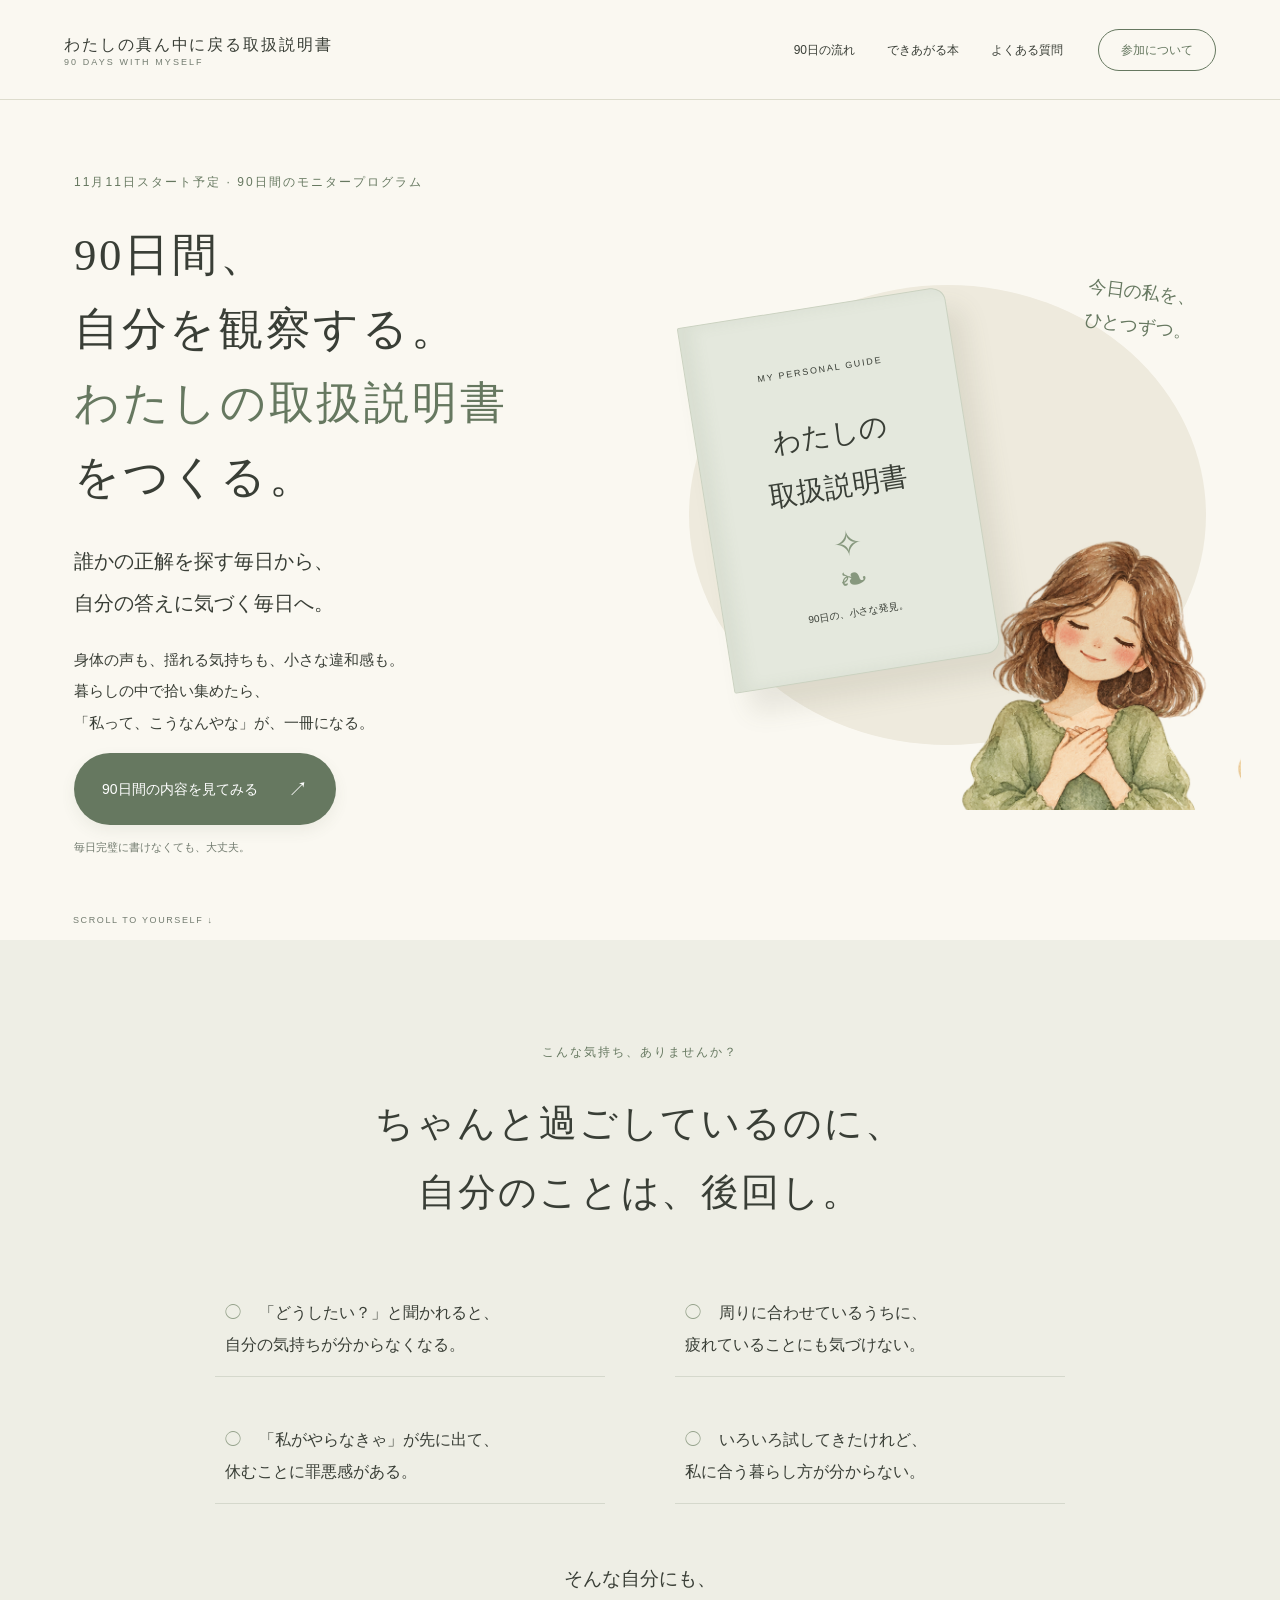
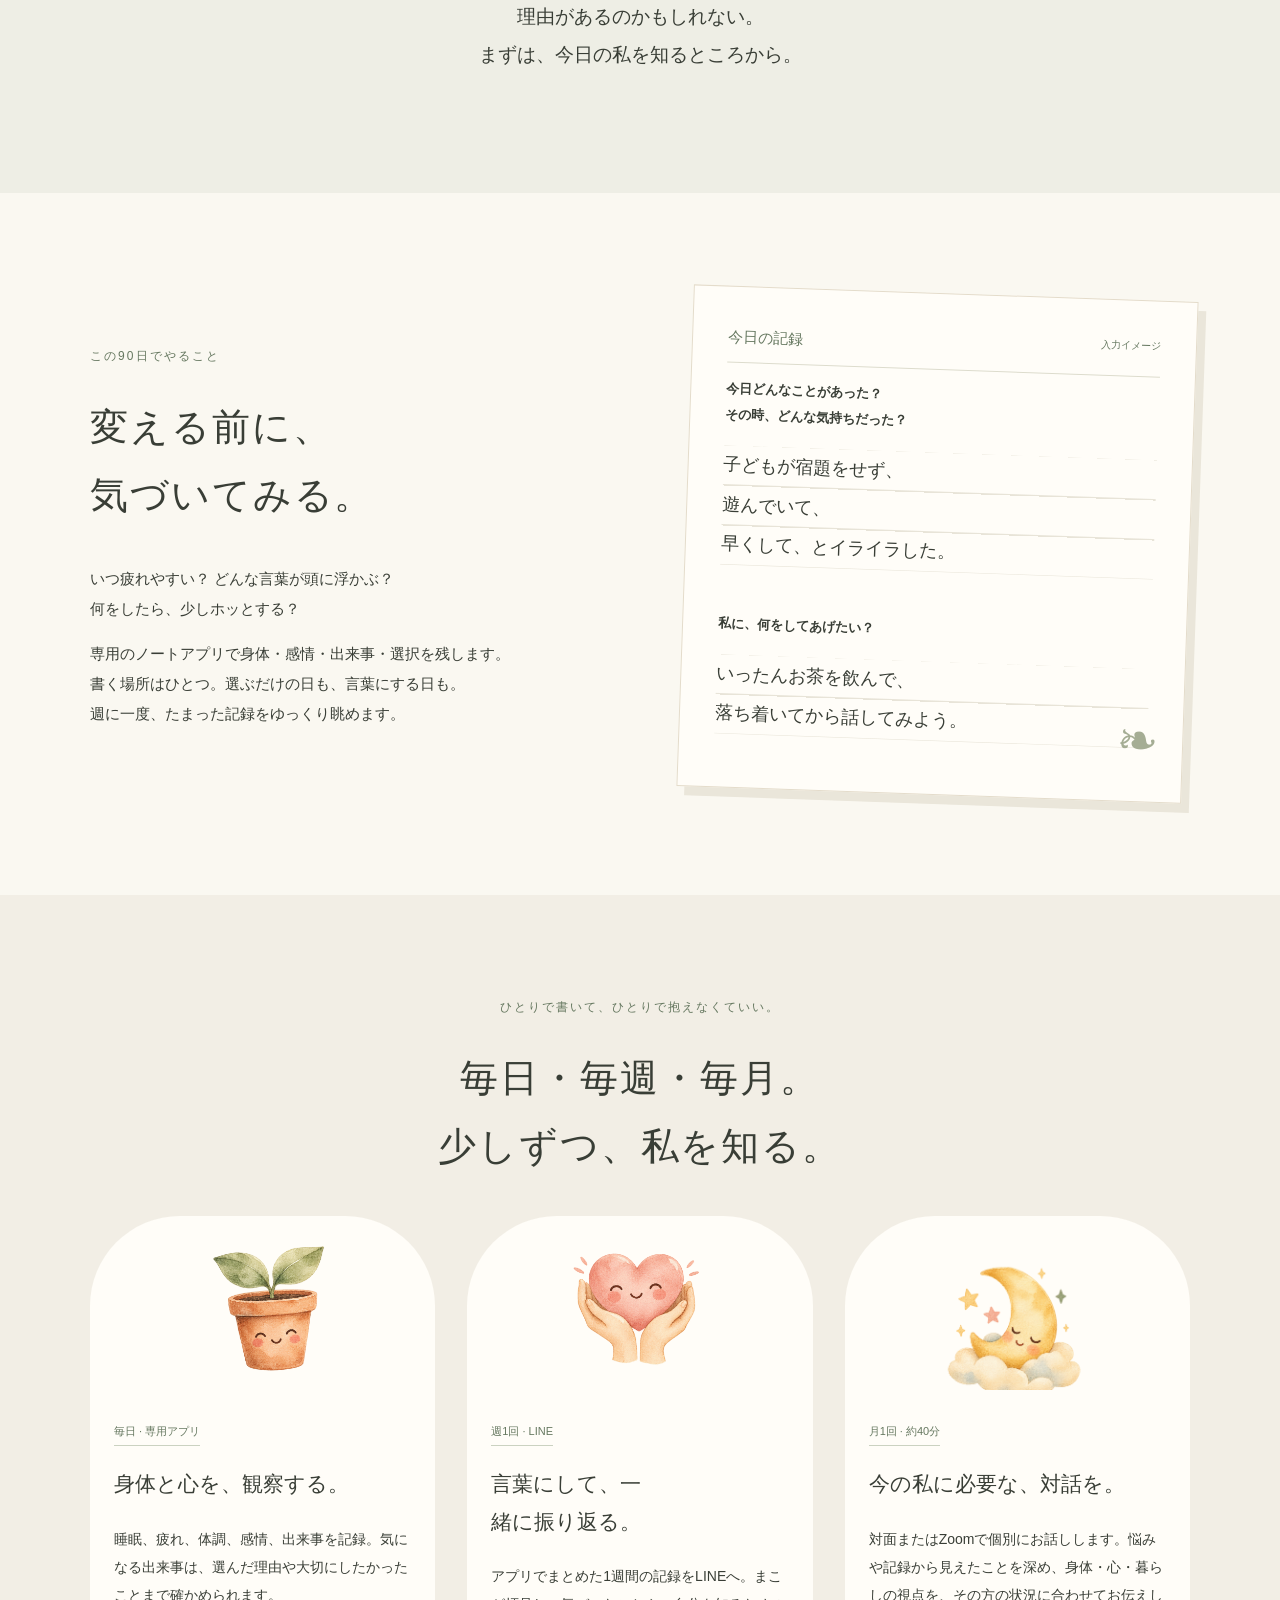
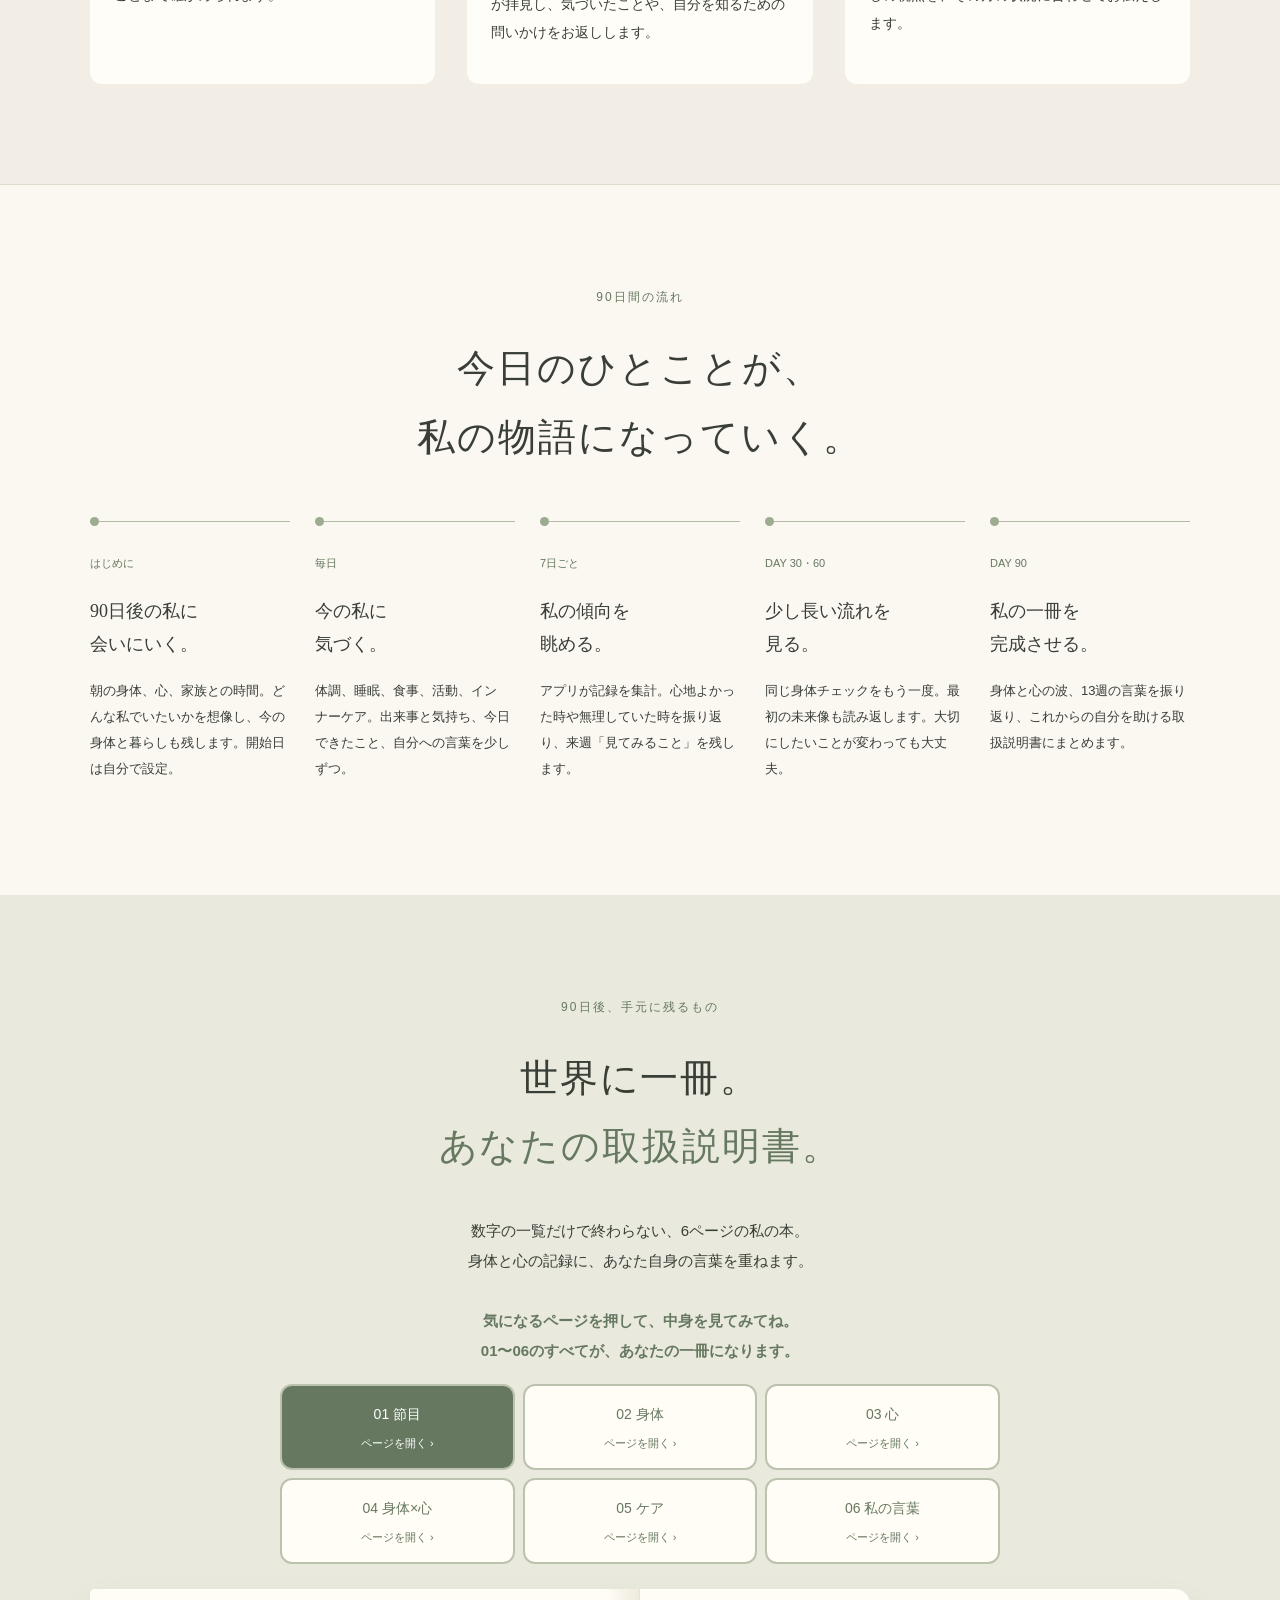
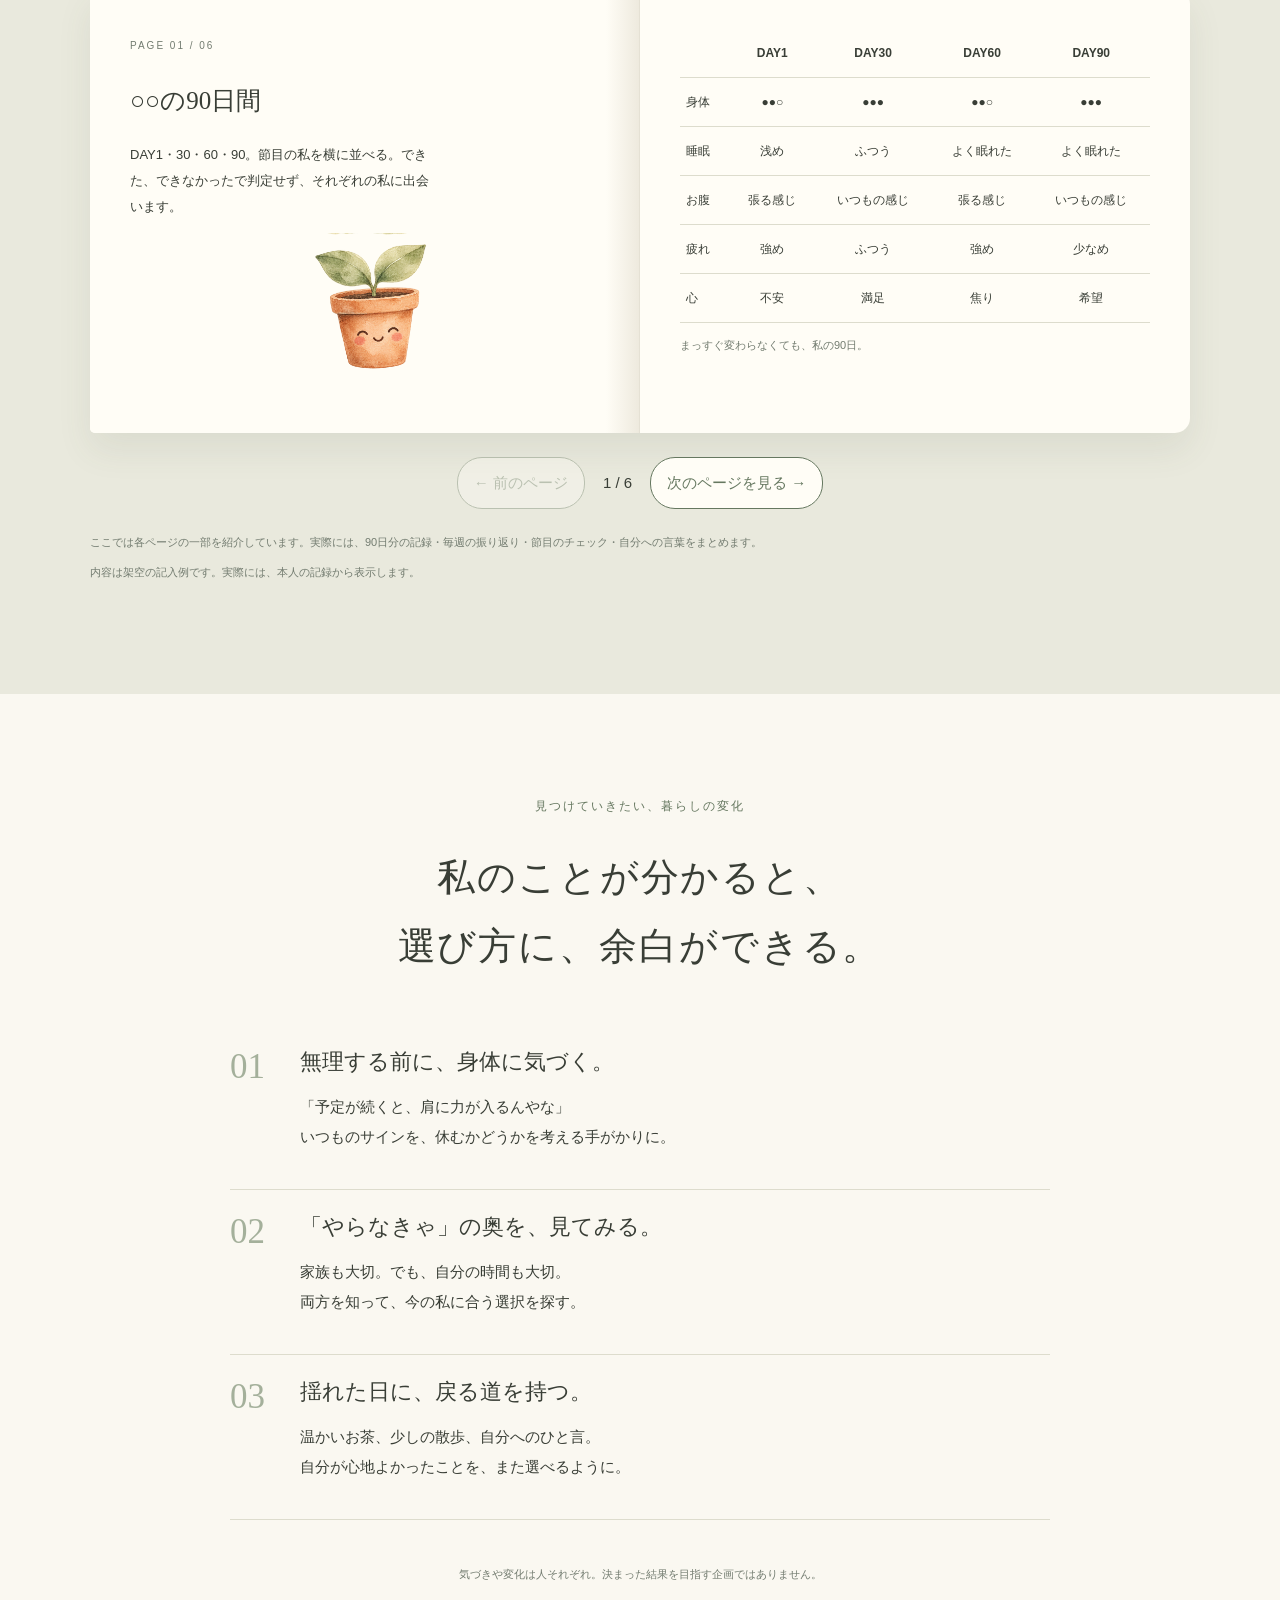
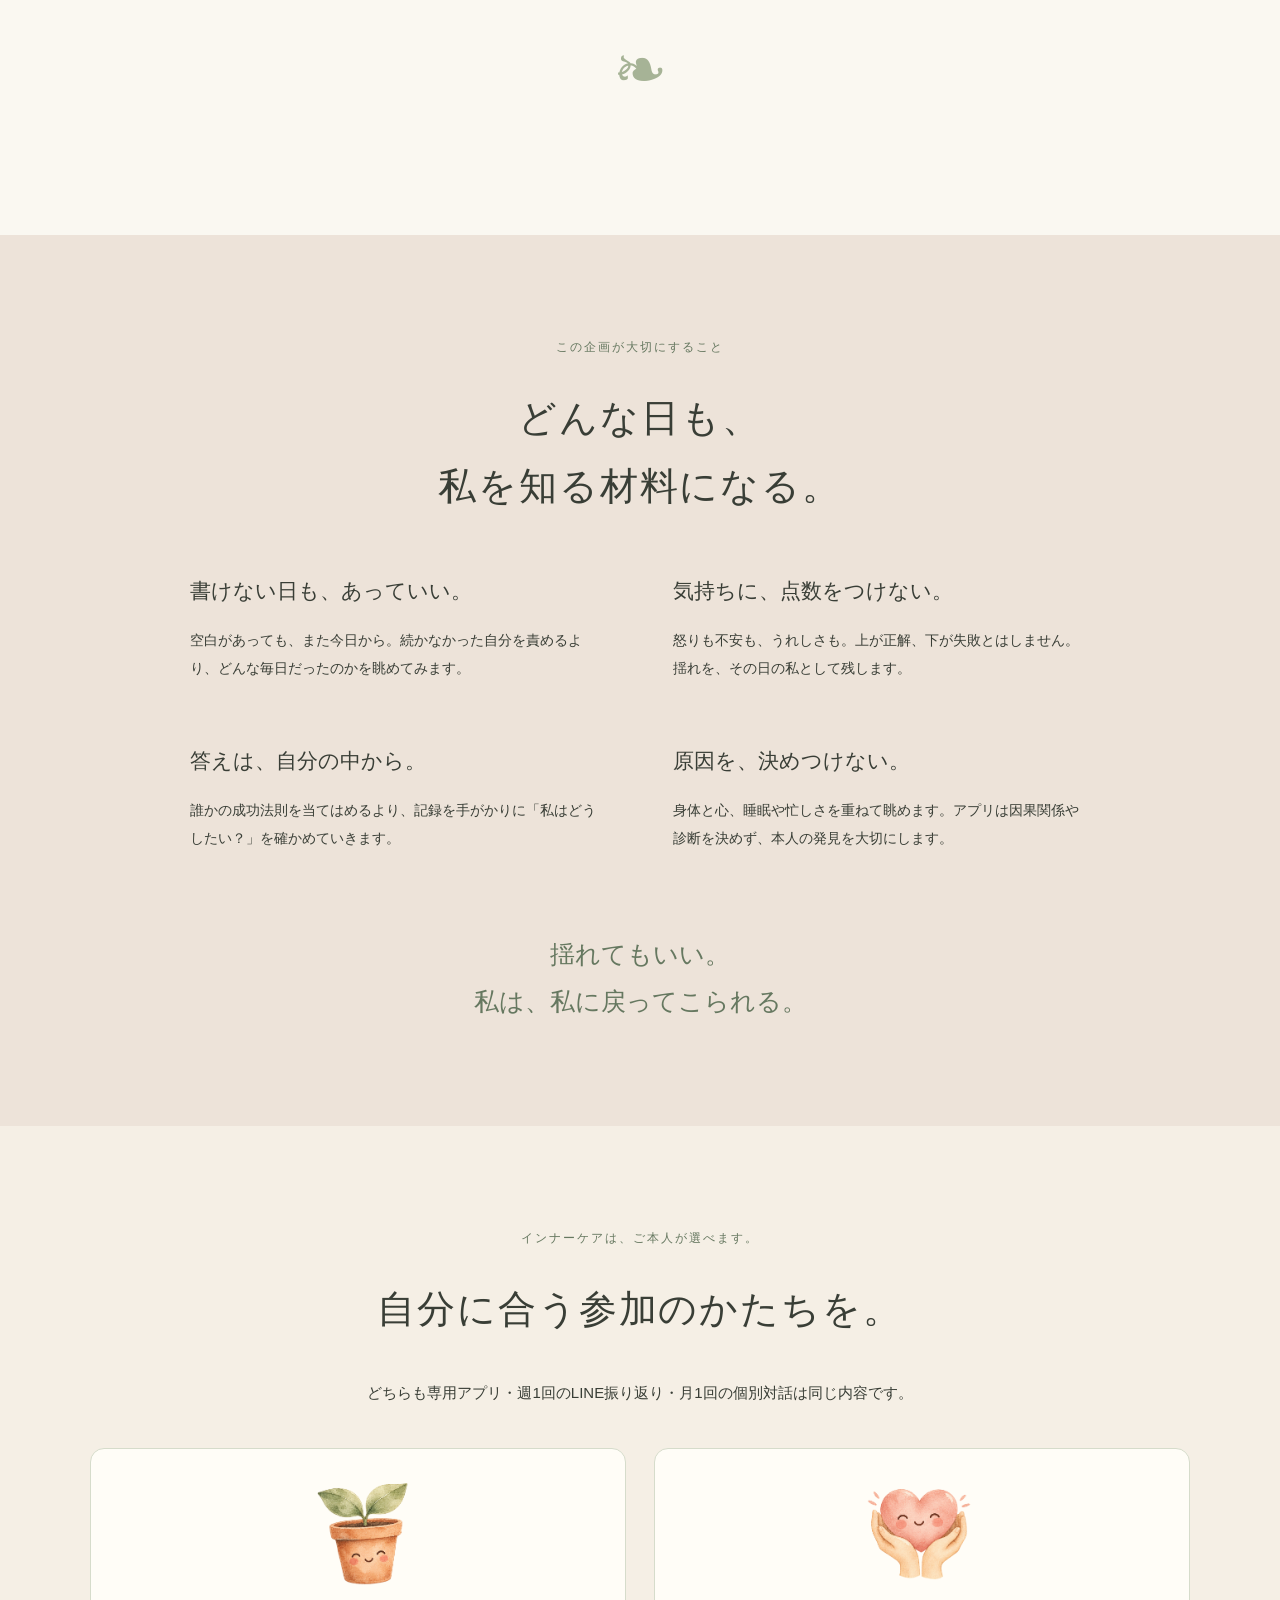
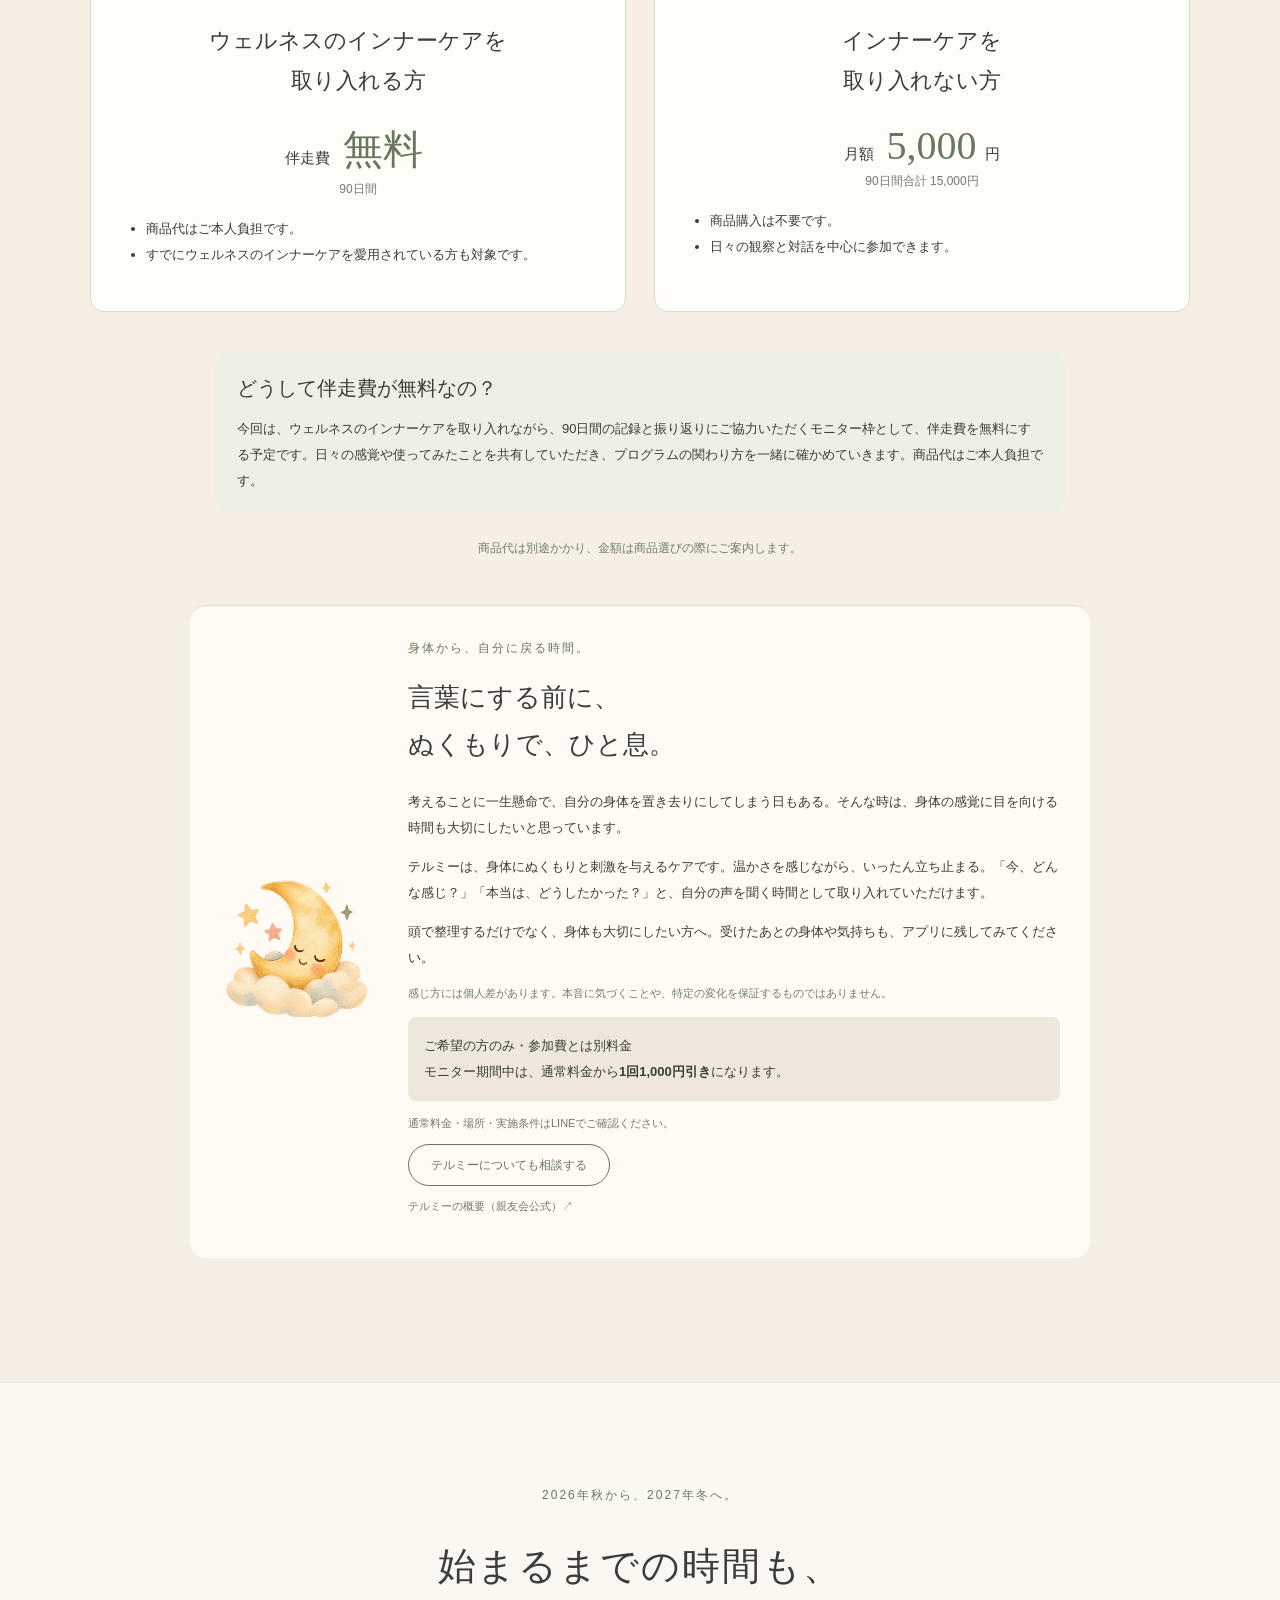
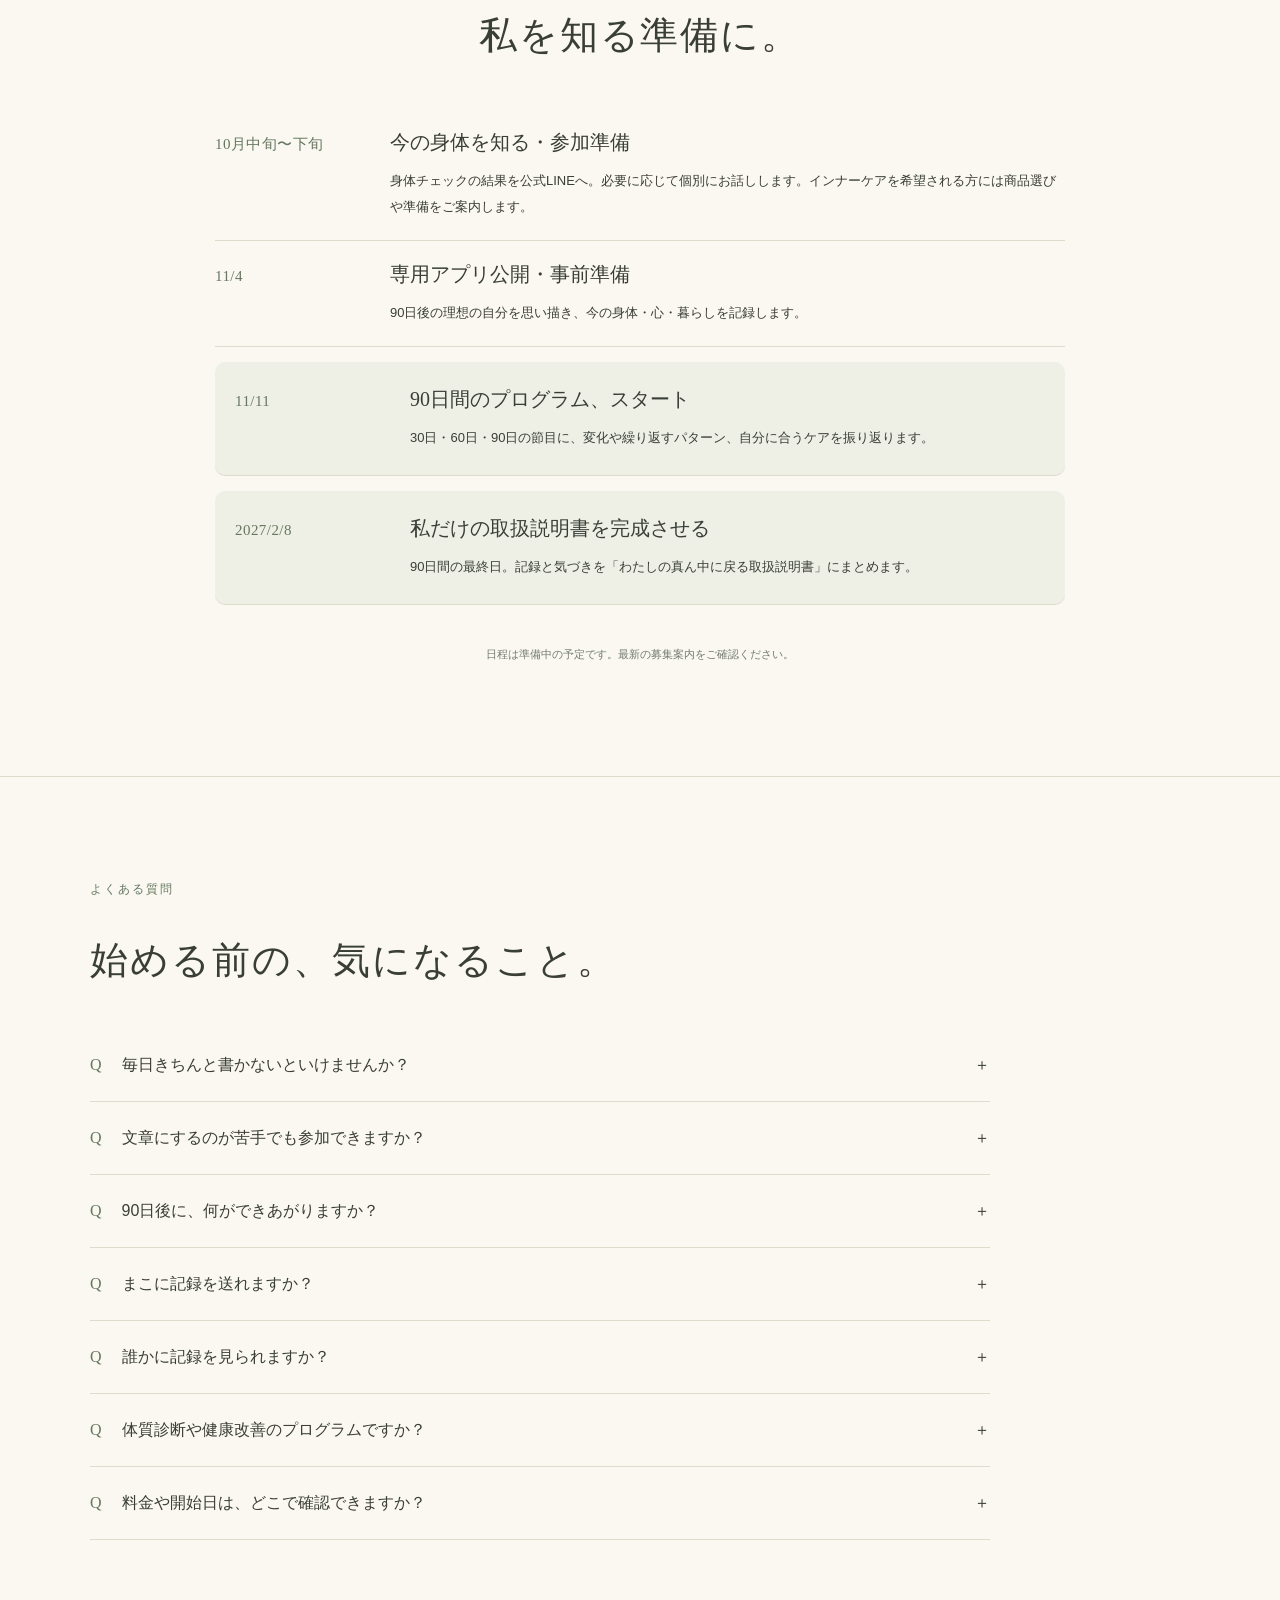
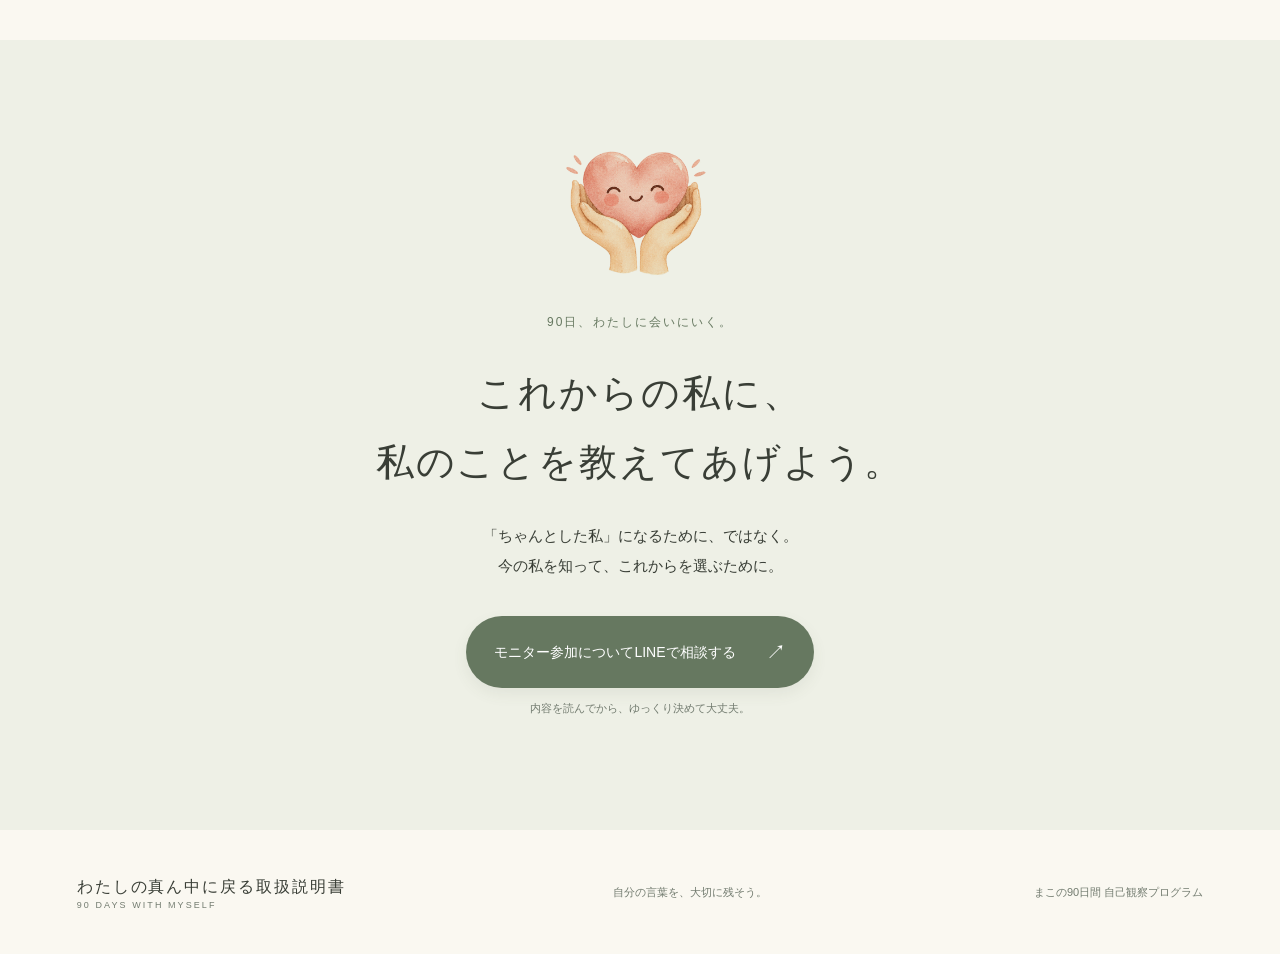
==== commit 137c7315: "Clarify six page book preview and guide visitors to program details" ====
--- a/lp.html
+++ b/lp.html
@@ -1,11 +1,11 @@
 <!doctype html>
 <html lang="ja"><head><meta charset="utf-8"><meta name="viewport" content="width=device-width,initial-scale=1"><title>90日、わたしに会いにいく。｜わたしの取扱説明書</title><meta name="description" content="身体と心と暮らしを、少しずつ観察する90日間。日々の小さな気づきから、自分だけの取扱説明書をつくるプログラム。"><link rel="stylesheet" href="lp-style.css"></head>
 <body><header><a class="brand" href="#">わたしの真ん中に戻る取扱説明書<span>90 DAYS WITH MYSELF</span></a><nav><a href="#journey">90日の流れ</a><a href="#book">できあがる本</a><a href="#faq">よくある質問</a></nav><a class="mini" href="#join">参加について</a></header>
-<main><section class="hero"><div class="hero-copy"><p class="eyebrow">11月11日スタート予定 · 90日間のモニタープログラム</p><h1>90日間、<br>自分を観察する。<br><em>わたしの取扱説明書</em><br>をつくる。</h1><p class="lead">誰かの正解を探す毎日から、<br>自分の答えに気づく毎日へ。</p><p>身体の声も、揺れる気持ちも、小さな違和感も。<br>暮らしの中で拾い集めたら、<br>「私って、こうなんやな」が、一冊になる。</p><a class="button" href="#join">90日間の参加について見る <span>↗</span></a><p class="micro">毎日完璧に書けなくても、大丈夫。</p></div><div class="hero-art"><div class="circle"></div><svg class="water woman" viewBox="0 0 640 640" aria-hidden="true"><image href="watercolor-notes.png" width="1280" height="1280" x="0" y="0"/></svg><div class="book-cover"><span>MY PERSONAL GUIDE</span><p>わたしの<br>取扱説明書</p><div class="sprig">✧<br>❧</div><small>90日の、小さな発見。</small></div><span class="hand-note">今日の私を、<br>ひとつずつ。</span></div><a class="scroll" href="#worries">SCROLL TO YOURSELF ↓</a></section>
+<main><section class="hero"><div class="hero-copy"><p class="eyebrow">11月11日スタート予定 · 90日間のモニタープログラム</p><h1>90日間、<br>自分を観察する。<br><em>わたしの取扱説明書</em><br>をつくる。</h1><p class="lead">誰かの正解を探す毎日から、<br>自分の答えに気づく毎日へ。</p><p>身体の声も、揺れる気持ちも、小さな違和感も。<br>暮らしの中で拾い集めたら、<br>「私って、こうなんやな」が、一冊になる。</p><a class="button" href="#practice">90日間の内容を見てみる <span>↗</span></a><p class="micro">毎日完璧に書けなくても、大丈夫。</p></div><div class="hero-art"><div class="circle"></div><svg class="water woman" viewBox="0 0 640 640" aria-hidden="true"><image href="watercolor-notes.png" width="1280" height="1280" x="0" y="0"/></svg><div class="book-cover"><span>MY PERSONAL GUIDE</span><p>わたしの<br>取扱説明書</p><div class="sprig">✧<br>❧</div><small>90日の、小さな発見。</small></div><span class="hand-note">今日の私を、<br>ひとつずつ。</span></div><a class="scroll" href="#worries">SCROLL TO YOURSELF ↓</a></section>
 <section id="worries" class="section worries"><p class="eyebrow">こんな気持ち、ありませんか？</p><h2>ちゃんと過ごしているのに、<br>自分のことは、後回し。</h2><div class="worry-grid"><p>「どうしたい？」と聞かれると、<br>自分の気持ちが分からなくなる。</p><p>周りに合わせているうちに、<br>疲れていることにも気づけない。</p><p>「私がやらなきゃ」が先に出て、<br>休むことに罪悪感がある。</p><p>いろいろ試してきたけれど、<br>私に合う暮らし方が分からない。</p></div><p class="bridge">そんな自分にも、<br>理由があるのかもしれない。<br>まずは、今日の私を知るところから。</p></section>
 <section id="practice" class="section practice"><div><p class="eyebrow">この90日でやること</p><h2>変える前に、<br>気づいてみる。</h2><p>いつ疲れやすい？ どんな言葉が頭に浮かぶ？<br>何をしたら、少しホッとする？</p><p>専用のノートアプリで身体・感情・出来事・選択を残します。<br>書く場所はひとつ。選ぶだけの日も、言葉にする日も。<br>週に一度、たまった記録をゆっくり眺めます。</p></div><div class="note-demo"><div class="demo-label">今日の記録 <small>入力イメージ</small></div><p class="note-question">今日どんなことがあった？<br>その時、どんな気持ちだった？</p><p class="written">子どもが宿題をせず、<br>遊んでいて、<br>早くして、とイライラした。</p><div class="note-line"></div><p class="note-question">私に、何をしてあげたい？</p><p class="written">いったんお茶を飲んで、<br>落ち着いてから話してみよう。</p><span class="note-leaf">❧</span></div></section>
 <section class="section support"><p class="eyebrow">ひとりで書いて、ひとりで抱えなくていい。</p><h2>毎日・毎週・毎月。<br>少しずつ、私を知る。</h2><div class="support-grid"><article><svg class="water plant" viewBox="0 64 640 576" aria-hidden="true"><image href="watercolor-notes.png" width="1280" height="1280" x="0" y="-640"/></svg><span class="pill">毎日 · 専用アプリ</span><h3>身体と心を、観察する。</h3><p>睡眠、疲れ、体調、感情、出来事を記録。気になる出来事は、選んだ理由や大切にしたかったことまで確かめられます。</p></article><article><svg class="water heart" viewBox="0 64 640 576" aria-hidden="true"><image href="watercolor-notes.png" width="1280" height="1280" x="-640" y="-640"/></svg><span class="pill">週1回 · LINE</span><h3>言葉にして、一緒に振り返る。</h3><p>アプリでまとめた1週間の記録をLINEへ。まこが拝見し、気づいたことや、自分を知るための問いかけをお返しします。</p></article><article><svg class="water moon" viewBox="0 0 640 640" aria-hidden="true"><image href="watercolor-notes.png" width="1280" height="1280" x="-640" y="0"/></svg><span class="pill">月1回 · 約40分</span><h3>今の私に必要な、対話を。</h3><p>対面またはZoomで個別にお話しします。悩みや記録から見えたことを深め、身体・心・暮らしの視点を、その方の状況に合わせてお伝えします。</p></article></div></section><section id="journey" class="section journey"><p class="eyebrow">90日間の流れ</p><h2>今日のひとことが、<br>私の物語になっていく。</h2><div class="timeline"><article><span>はじめに</span><h3>90日後の私に<br>会いにいく。</h3><p>朝の身体、心、家族との時間。どんな私でいたいかを想像し、今の身体と暮らしも残します。開始日は自分で設定。</p></article><article><span>毎日</span><h3>今の私に<br>気づく。</h3><p>体調、睡眠、食事、活動、インナーケア。出来事と気持ち、今日できたこと、自分への言葉を少しずつ。</p></article><article><span>7日ごと</span><h3>私の傾向を<br>眺める。</h3><p>アプリが記録を集計。心地よかった時や無理していた時を振り返り、来週「見てみること」を残します。</p></article><article><span>DAY 30・60</span><h3>少し長い流れを<br>見る。</h3><p>同じ身体チェックをもう一度。最初の未来像も読み返します。大切にしたいことが変わっても大丈夫。</p></article><article><span>DAY 90</span><h3>私の一冊を<br>完成させる。</h3><p>身体と心の波、13週の言葉を振り返り、これからの自分を助ける取扱説明書にまとめます。</p></article></div></section>
-<section id="book" class="section book-section"><div class="book-heading"><p class="eyebrow">90日後、手元に残るもの</p><h2>世界に一冊。<br><em>あなたの取扱説明書。</em></h2><p>数字の一覧だけで終わらない、6ページの私の本。<br>身体と心の記録に、あなた自身の言葉を重ねます。</p></div><div class="book-preview"><div class="book-tabs" role="tablist" aria-label="取扱説明書の6ページ"><button role="tab" aria-selected="true" data-page="0">01 節目</button><button role="tab" aria-selected="false" data-page="1">02 身体</button><button role="tab" aria-selected="false" data-page="2">03 心</button><button role="tab" aria-selected="false" data-page="3">04 身体×心</button><button role="tab" aria-selected="false" data-page="4">05 ケア</button><button role="tab" aria-selected="false" data-page="5">06 私の言葉</button></div><div class="open-book"><div class="book-left"><small id="page-number">PAGE 01 / 06</small><h3 id="page-title">○○の90日間</h3><p id="page-description">DAY1・30・60・90。節目の私を横に並べる。できた、できなかったで判定せず、それぞれの私に出会います。</p><svg class="water plant" viewBox="0 64 640 576" aria-hidden="true"><image href="watercolor-notes.png" width="1280" height="1280" x="0" y="-640"/></svg></div><div class="book-right" id="page-content"></div></div><p class="micro">内容は架空の記入例です。実際には、本人の記録から表示します。</p></div></section>
+<section id="book" class="section book-section"><div class="book-heading"><p class="eyebrow">90日後、手元に残るもの</p><h2>世界に一冊。<br><em>あなたの取扱説明書。</em></h2><p>数字の一覧だけで終わらない、6ページの私の本。<br>身体と心の記録に、あなた自身の言葉を重ねます。</p></div><div class="book-preview"><p class="book-instruction">気になるページを押して、中身を見てみてね。<br>01〜06のすべてが、あなたの一冊になります。</p><div class="book-tabs" role="tablist" aria-label="取扱説明書の6ページ"><button role="tab" aria-selected="true" data-page="0">01 節目</button><button role="tab" aria-selected="false" data-page="1">02 身体</button><button role="tab" aria-selected="false" data-page="2">03 心</button><button role="tab" aria-selected="false" data-page="3">04 身体×心</button><button role="tab" aria-selected="false" data-page="4">05 ケア</button><button role="tab" aria-selected="false" data-page="5">06 私の言葉</button></div><div class="open-book"><div class="book-left"><small id="page-number">PAGE 01 / 06</small><h3 id="page-title">○○の90日間</h3><p id="page-description">DAY1・30・60・90。節目の私を横に並べる。できた、できなかったで判定せず、それぞれの私に出会います。</p><svg class="water plant" viewBox="0 64 640 576" aria-hidden="true"><image href="watercolor-notes.png" width="1280" height="1280" x="0" y="-640"/></svg></div><div class="book-right" id="page-content"></div></div><div class="book-controls"><button type="button" id="book-prev">← 前のページ</button><span id="book-position" aria-live="polite">1 / 6</span><button type="button" id="book-next">次のページを見る →</button></div><p class="micro">ここでは各ページの一部を紹介しています。実際には、90日分の記録・毎週の振り返り・節目のチェック・自分への言葉をまとめます。</p><p class="micro">内容は架空の記入例です。実際には、本人の記録から表示します。</p></div></section>
 <section class="section changes"><p class="eyebrow">見つけていきたい、暮らしの変化</p><h2>私のことが分かると、<br>選び方に、余白ができる。</h2><div class="change-list"><article><span>01</span><div><h3>無理する前に、身体に気づく。</h3><p>「予定が続くと、肩に力が入るんやな」<br>いつものサインを、休むかどうかを考える手がかりに。</p></div></article><article><span>02</span><div><h3>「やらなきゃ」の奥を、見てみる。</h3><p>家族も大切。でも、自分の時間も大切。<br>両方を知って、今の私に合う選択を探す。</p></div></article><article><span>03</span><div><h3>揺れた日に、戻る道を持つ。</h3><p>温かいお茶、少しの散歩、自分へのひと言。<br>自分が心地よかったことを、また選べるように。</p></div></article></div><p class="micro">気づきや変化は人それぞれ。決まった結果を目指す企画ではありません。</p></section>
 <section class="philosophy section"><p class="eyebrow">この企画が大切にすること</p><h2>どんな日も、<br>私を知る材料になる。</h2><div class="principles"><article><h3>書けない日も、あっていい。</h3><p>空白があっても、また今日から。続かなかった自分を責めるより、どんな毎日だったのかを眺めてみます。</p></article><article><h3>気持ちに、点数をつけない。</h3><p>怒りも不安も、うれしさも。上が正解、下が失敗とはしません。揺れを、その日の私として残します。</p></article><article><h3>答えは、自分の中から。</h3><p>誰かの成功法則を当てはめるより、記録を手がかりに「私はどうしたい？」を確かめていきます。</p></article><article><h3>原因を、決めつけない。</h3><p>身体と心、睡眠や忙しさを重ねて眺めます。アプリは因果関係や診断を決めず、本人の発見を大切にします。</p></article></div><p class="handwriting">揺れてもいい。<br>私は、私に戻ってこられる。</p></section>
 <section id="price" class="section pricing"><p class="eyebrow">インナーケアは、ご本人が選べます。</p><h2>自分に合う参加のかたちを。</h2><p>どちらも専用アプリ・週1回のLINE振り返り・月1回の個別対話は同じ内容です。</p><div class="price-grid"><article><svg class="water plant" viewBox="0 64 640 576" aria-hidden="true"><image href="watercolor-notes.png" width="1280" height="1280" x="0" y="-640"/></svg><h3>ウェルネスのインナーケアを<br>取り入れる方</h3><p class="price">伴走費 <strong>無料</strong><span>90日間</span></p><ul><li>商品代はご本人負担です。</li><li>すでにウェルネスのインナーケアを愛用されている方も対象です。</li></ul></article><article><svg class="water heart" viewBox="0 64 640 576" aria-hidden="true"><image href="watercolor-notes.png" width="1280" height="1280" x="-640" y="-640"/></svg><h3>インナーケアを<br>取り入れない方</h3><p class="price">月額 <strong>5,000</strong>円<span>90日間合計 15,000円</span></p><ul><li>商品購入は不要です。</li><li>日々の観察と対話を中心に参加できます。</li></ul></article></div><div class="free-reason"><h3>どうして伴走費が無料なの？</h3><p>今回は、ウェルネスのインナーケアを取り入れながら、90日間の記録と振り返りにご協力いただくモニター枠として、伴走費を無料にする予定です。日々の感覚や使ってみたことを共有していただき、プログラムの関わり方を一緒に確かめていきます。商品代はご本人負担です。</p></div><p class="price-caution">商品代は別途かかり、金額は商品選びの際にご案内します。</p><section class="thermie thermie-panel"><svg class="water moon" viewBox="0 0 640 640" aria-hidden="true"><image href="watercolor-notes.png" width="1280" height="1280" x="-640" y="0"/></svg><div><p class="eyebrow">身体から、自分に戻る時間。</p><h3>言葉にする前に、<br>ぬくもりで、ひと息。</h3><p>考えることに一生懸命で、自分の身体を置き去りにしてしまう日もある。そんな時は、身体の感覚に目を向ける時間も大切にしたいと思っています。</p><p>テルミーは、身体にぬくもりと刺激を与えるケアです。温かさを感じながら、いったん立ち止まる。「今、どんな感じ？」「本当は、どうしたかった？」と、自分の声を聞く時間として取り入れていただけます。</p><p>頭で整理するだけでなく、身体も大切にしたい方へ。受けたあとの身体や気持ちも、アプリに残してみてください。</p><p class="micro">感じ方には個人差があります。本音に気づくことや、特定の変化を保証するものではありません。</p><p class="thermie-offer">ご希望の方のみ・参加費とは別料金<br>モニター期間中は、通常料金から<strong>1回1,000円引き</strong>になります。</p><p class="micro">通常料金・場所・実施条件はLINEでご確認ください。</p><a class="mini" href="#join">テルミーについても相談する</a><p class="micro"><a href="https://www.ito-thermie.or.jp/remedy/overview.html" target="_blank" rel="noopener">テルミーの概要（親友会公式）↗</a></p></div></section></section><section class="section schedule"><p class="eyebrow">2026年秋から、2027年冬へ。</p><h2>始まるまでの時間も、<br>私を知る準備に。</h2><div class="schedule-list"><article><span>10月中旬〜下旬</span><div><h3>今の身体を知る・参加準備</h3><p>身体チェックの結果を公式LINEへ。必要に応じて個別にお話しします。インナーケアを希望される方には商品選びや準備をご案内します。</p></div></article><article><span>11/4</span><div><h3>専用アプリ公開・事前準備</h3><p>90日後の理想の自分を思い描き、今の身体・心・暮らしを記録します。</p></div></article><article class="important"><span>11/11</span><div><h3>90日間のプログラム、スタート</h3><p>30日・60日・90日の節目に、変化や繰り返すパターン、自分に合うケアを振り返ります。</p></div></article><article class="important"><span>2027/2/8</span><div><h3>私だけの取扱説明書を完成させる</h3><p>90日間の最終日。記録と気づきを「わたしの真ん中に戻る取扱説明書」にまとめます。</p></div></article></div><p class="micro">日程は準備中の予定です。最新の募集案内をご確認ください。</p></section><section id="faq" class="section faq"><p class="eyebrow">よくある質問</p><h2>始める前の、気になること。</h2><details><summary>毎日きちんと書かないといけませんか？</summary><p>毎日完璧に書く必要はありません。選択するだけの日や空白の日があっても大丈夫。書ける日に戻ってきてください。</p></details><details><summary>文章にするのが苦手でも参加できますか？</summary><p>体調や気持ちは選択式で残せます。自由記入には例があるので、ひと言から始められます。詳しい問いは、書きたい時だけ開けます。</p></details><details><summary>90日後に、何ができあがりますか？</summary><p>節目の比較、身体、心、身体と心の重なり、自分にしてあげたこと、これからの自分への言葉をまとめた6ページの取扱説明書です。印刷・PDF保存もできます。</p></details><details><summary>まこに記録を送れますか？</summary><p>週のまとめをアプリで作り、内容を確認してコピーし、ご自身でLINEに貼り付けて送れます。自動送信はしません。</p></details><details><summary>誰かに記録を見られますか？</summary><p>現在のアプリは、使っているブラウザに記録を保存します。LINEに送る文章は、ご自身で確認して選べます。同じ端末・ブラウザを使う人には記録が見える場合があるため、自分の端末でご利用ください。</p></details><details><summary>体質診断や健康改善のプログラムですか？</summary><p>身体と心の感覚を自分で観察する企画です。体質や病気の診断、症状の改善を保証するものではありません。</p></details><details><summary>料金や開始日は、どこで確認できますか？</summary><p>11月11日スタートを予定しています。ウェルネスのインナーケアを取り入れる方は90日間の伴走費が無料（商品代はご本人負担）、取り入れない方は月額5,000円、90日間合計15,000円を予定しています。</p></details></section>
--- a/lp-style.css
+++ b/lp-style.css
@@ -8,3 +8,5 @@
 @media(max-width:800px){.section h2{font-size:23px;letter-spacing:.025em}.hero h1 em{font-size:.88em}.hero-copy>p{font-size:14px}.price-grid h3{font-size:20px}}
 
 .timeline h3{font-size:18px;letter-spacing:0;text-wrap:initial;overflow-wrap:normal;word-break:keep-all}@media(max-width:800px){.timeline article{grid-template-columns:1fr;gap:10px}.timeline p{grid-column:1}.timeline h3{font-size:20px}}
+
+.book-instruction{text-align:center;color:var(--sage);font-weight:bold;margin:30px 0 10px}.book-tabs{margin-top:18px;display:grid;grid-template-columns:repeat(3,minmax(0,1fr));max-width:720px;margin-left:auto;margin-right:auto}.book-tabs button{border-radius:12px;background:#fffdf6;padding:14px;font-size:14px;border-width:2px}.book-tabs button:after{content:" ページを開く ›";display:block;font-size:11px;margin-top:4px}.book-controls{display:flex;justify-content:center;align-items:center;gap:18px;margin:24px 0}.book-controls button{padding:10px 16px;border:1px solid var(--sage);border-radius:25px;background:#fffdf6;color:var(--sage)}.book-controls button:disabled{opacity:.35;cursor:default}.book-right h4{font-size:14px;margin:22px 0 8px;color:var(--sage)}.book-right blockquote{font-size:17px;margin:8px 0 18px}.book-right{justify-content:flex-start}@media(max-width:600px){.book-tabs{grid-template-columns:repeat(2,minmax(0,1fr))}.book-controls{gap:8px}.book-controls button{font-size:12px;padding:9px 12px}}
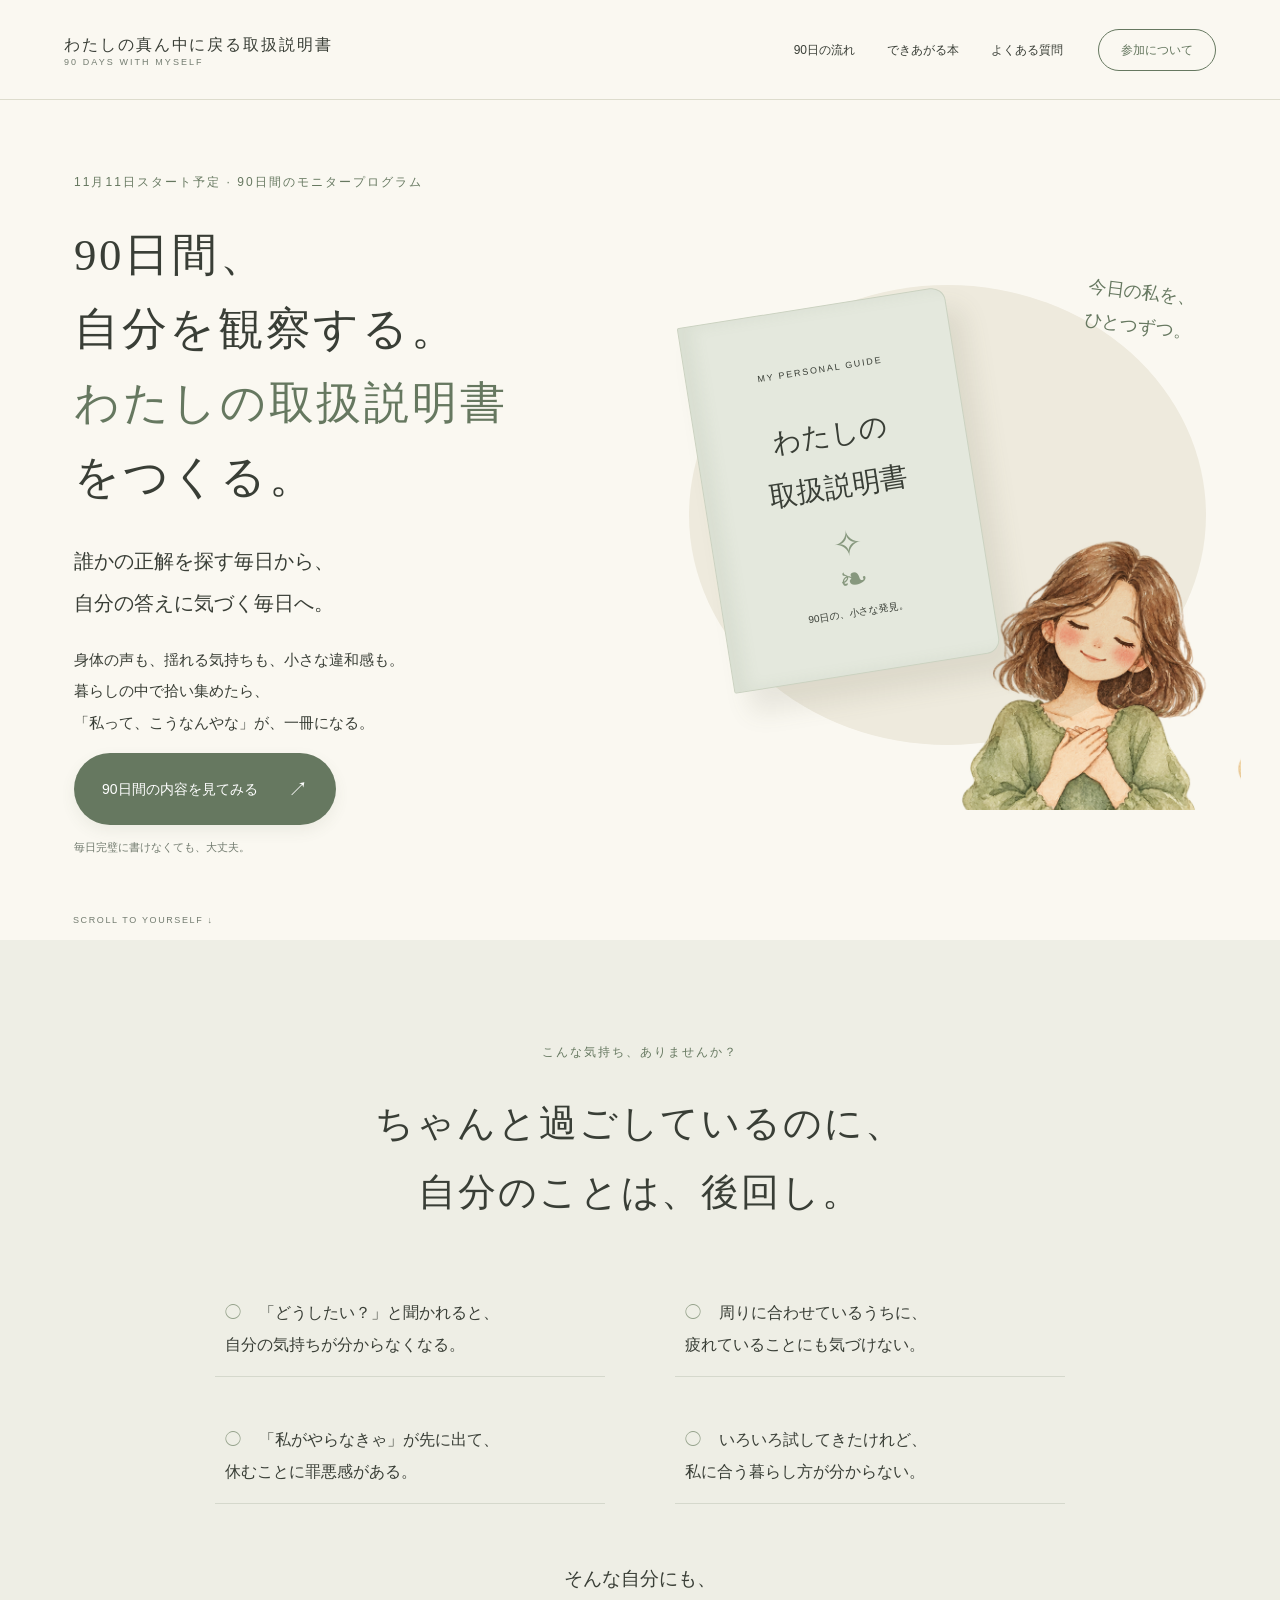
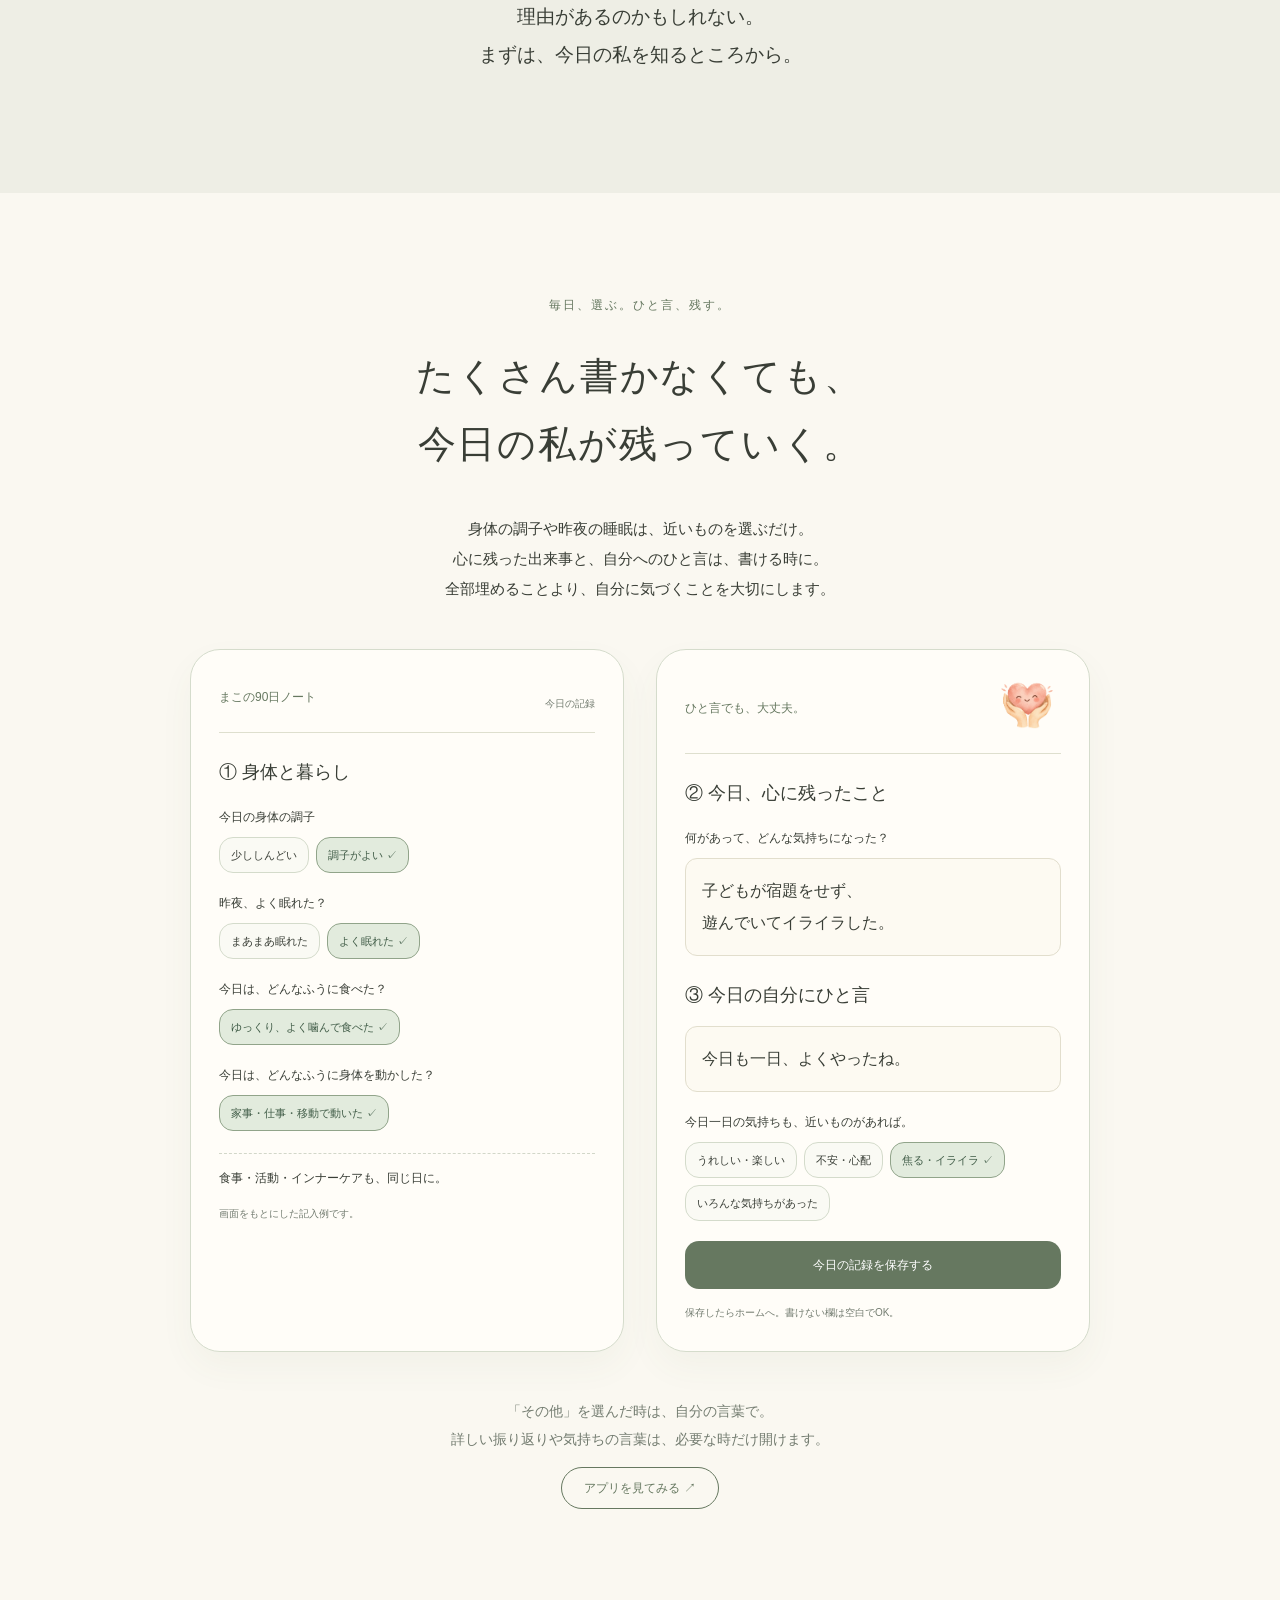
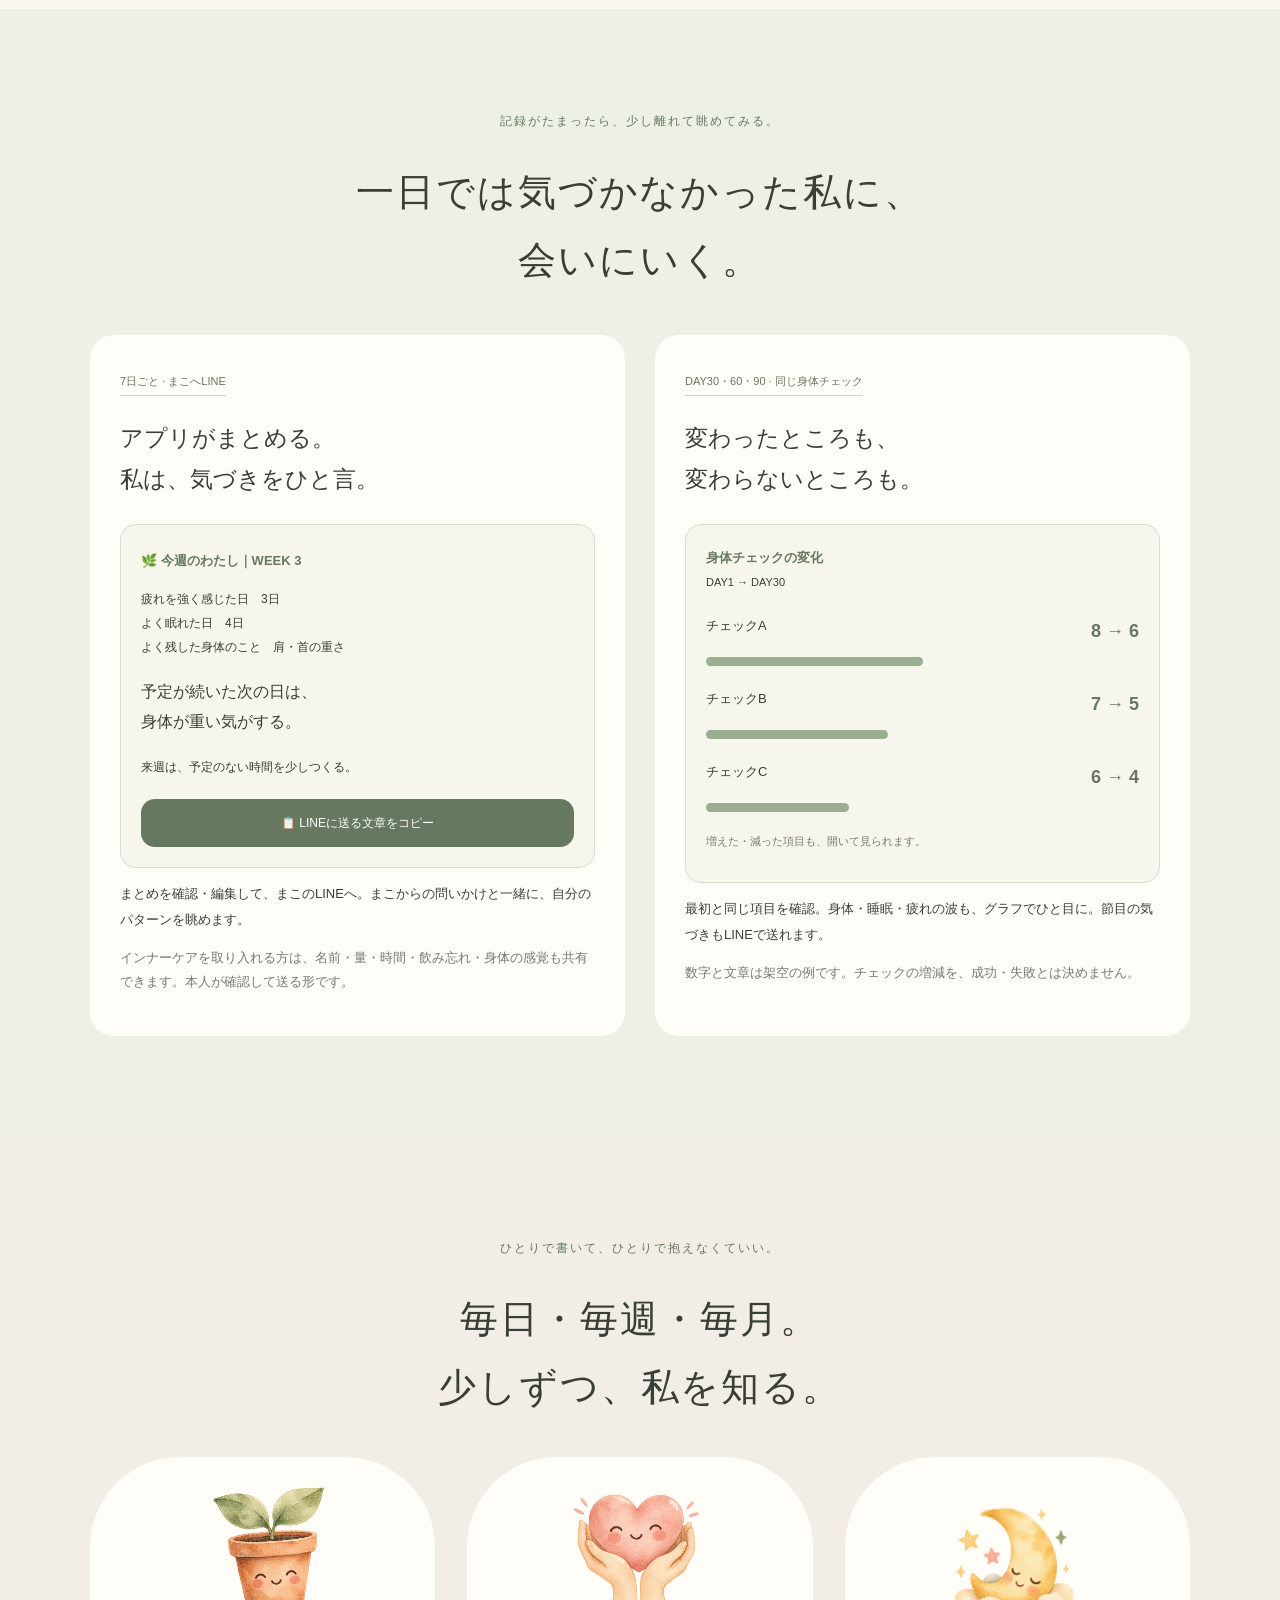
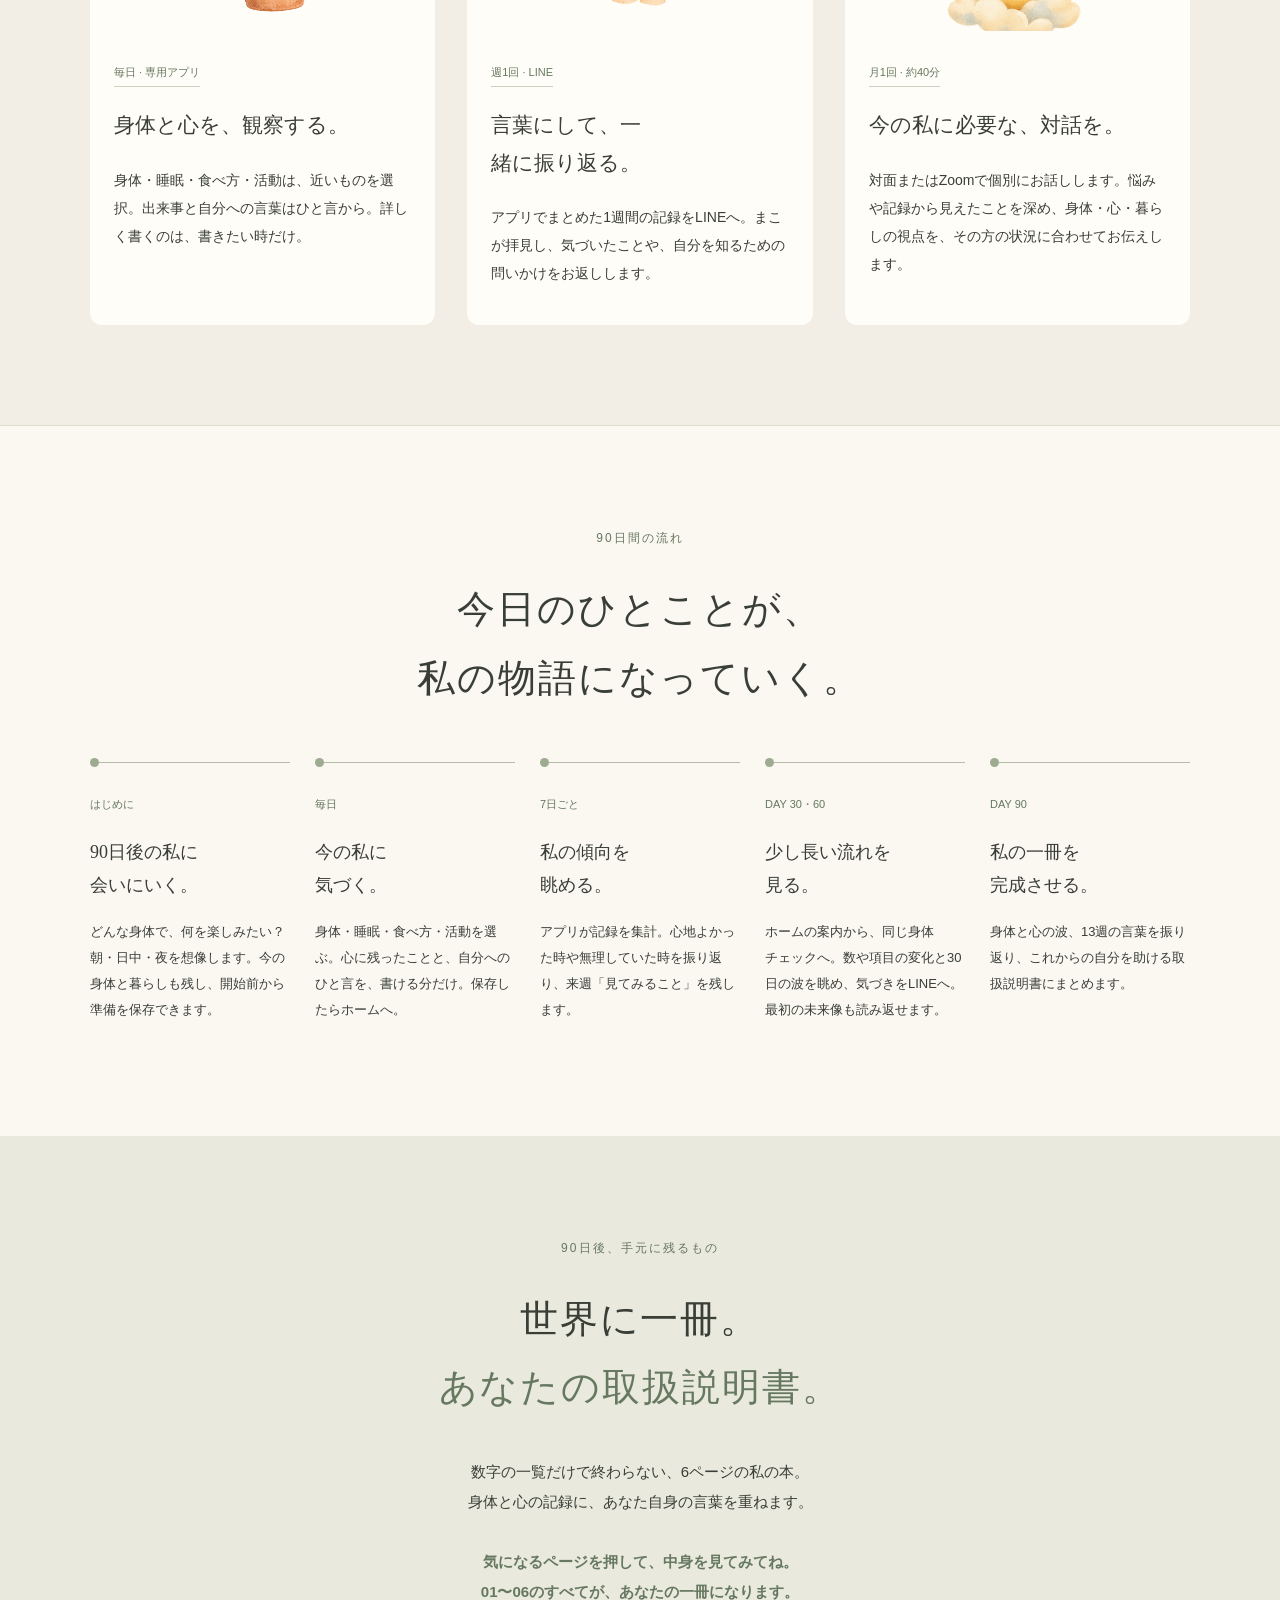
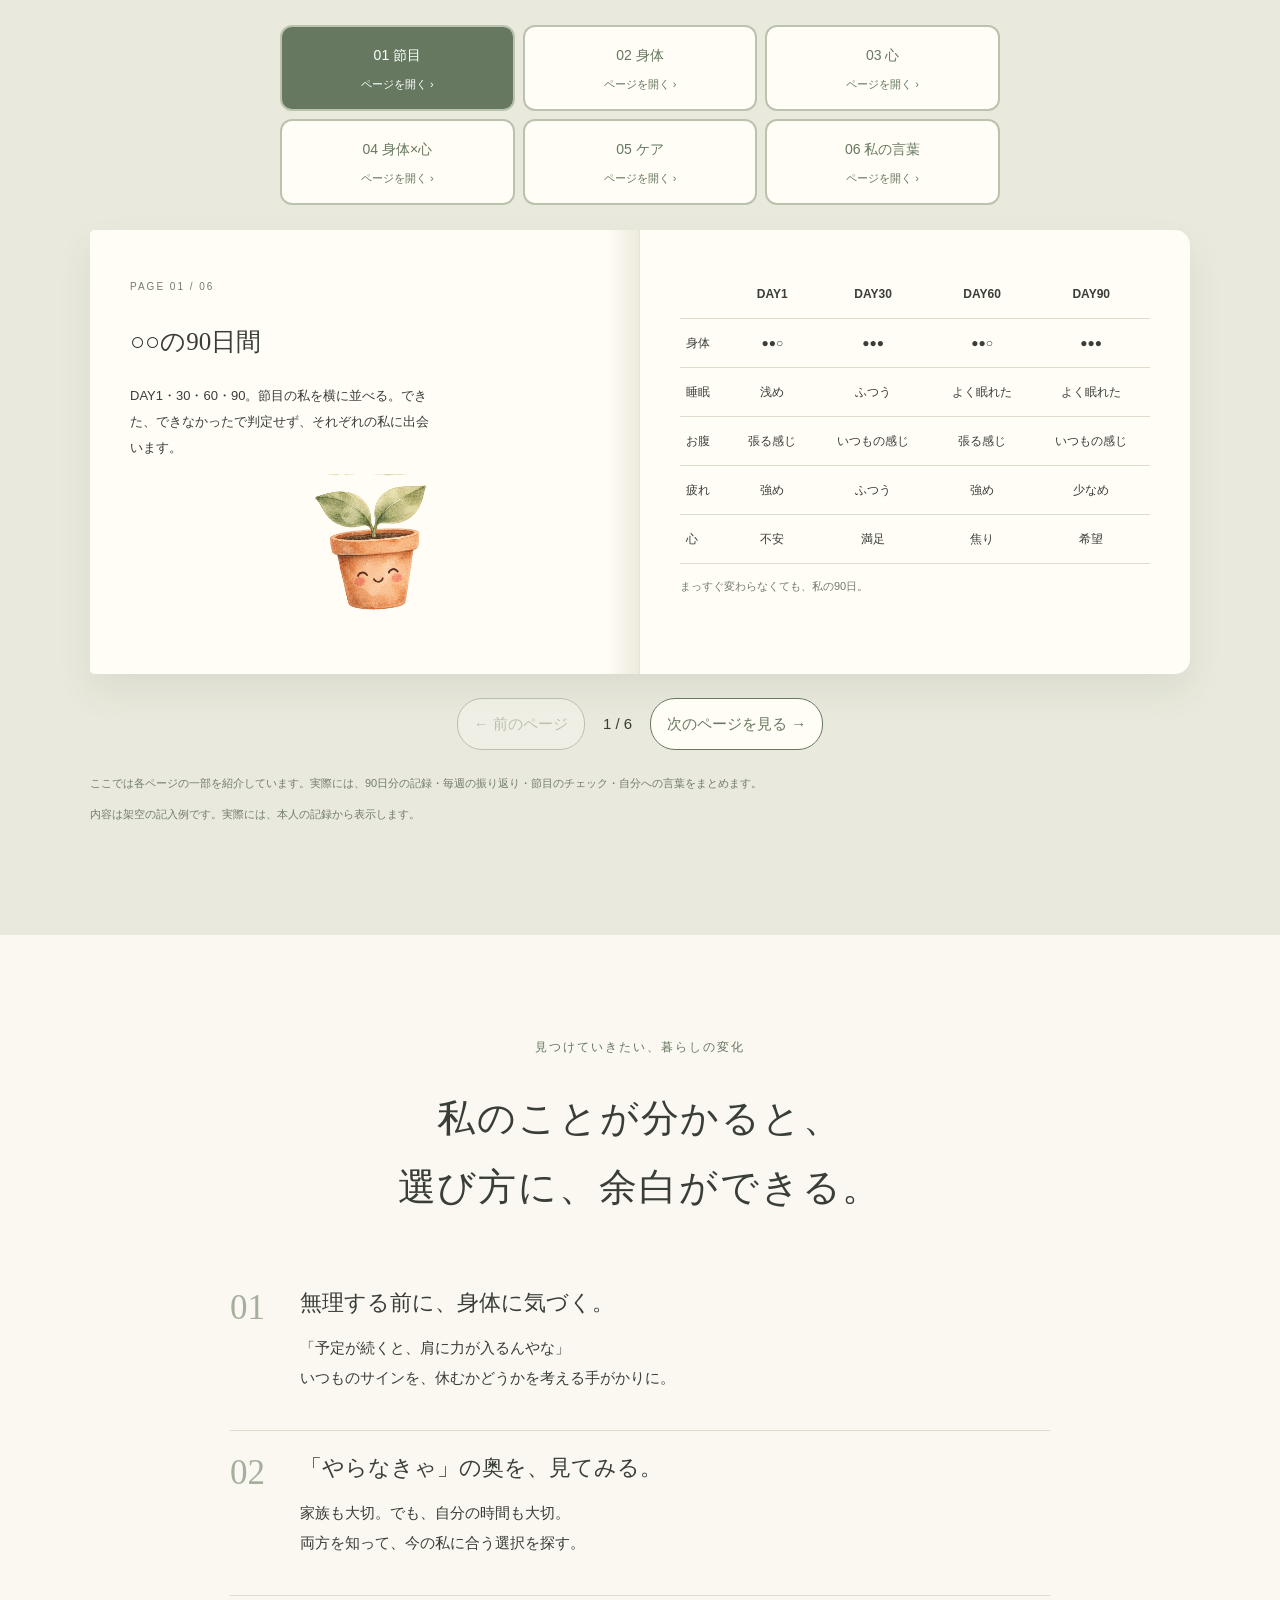
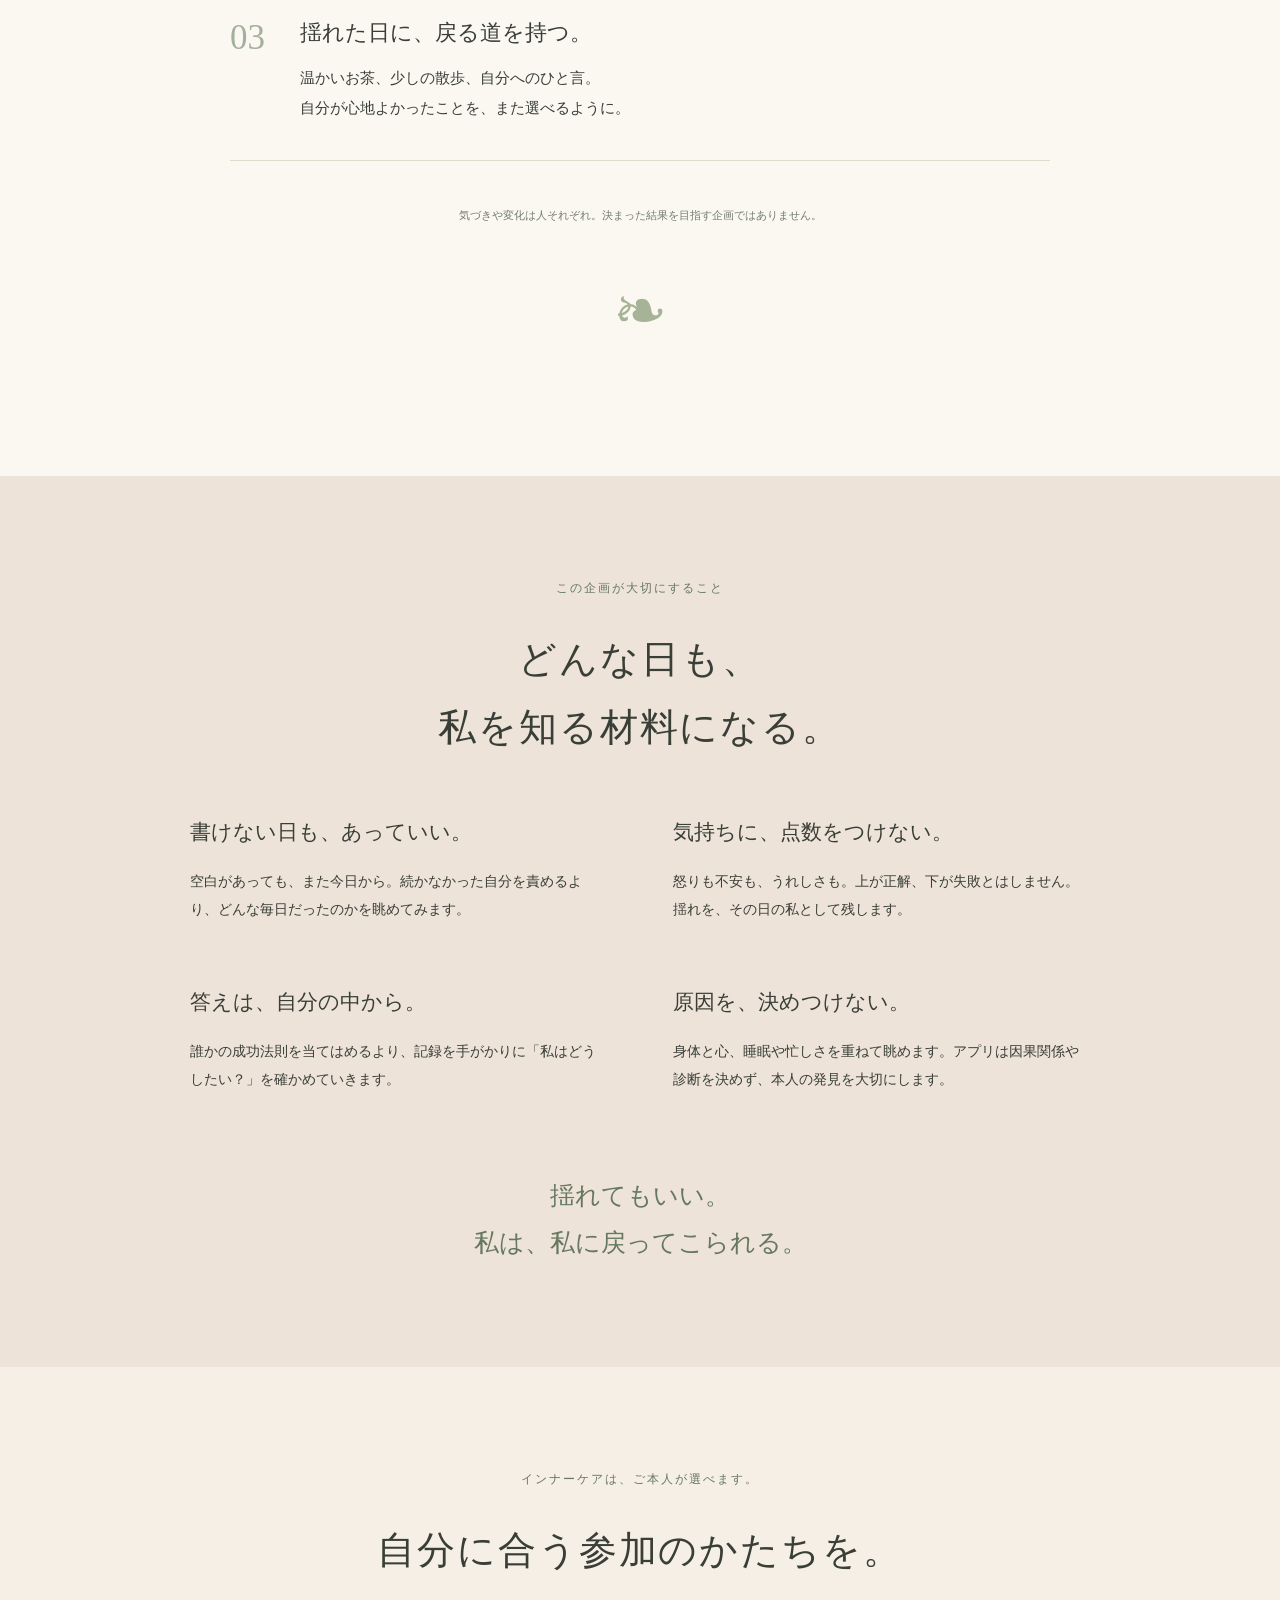
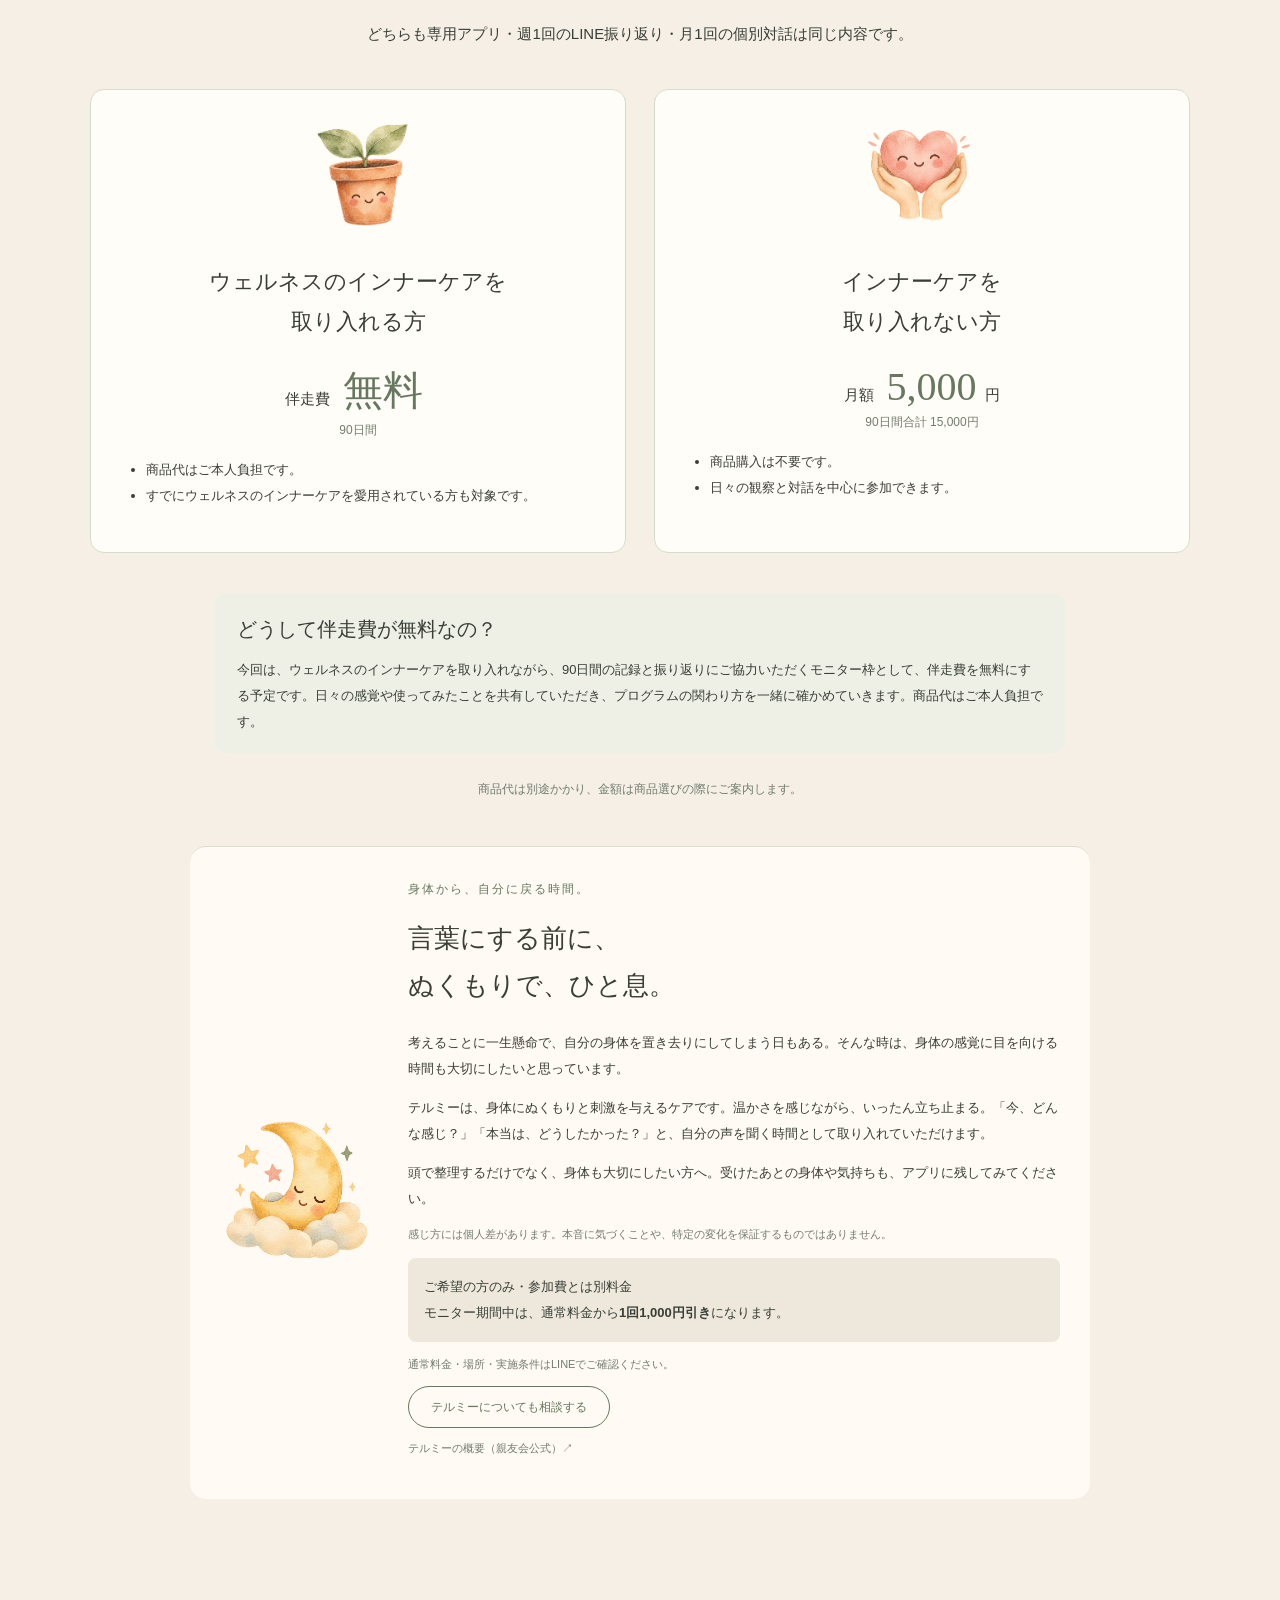
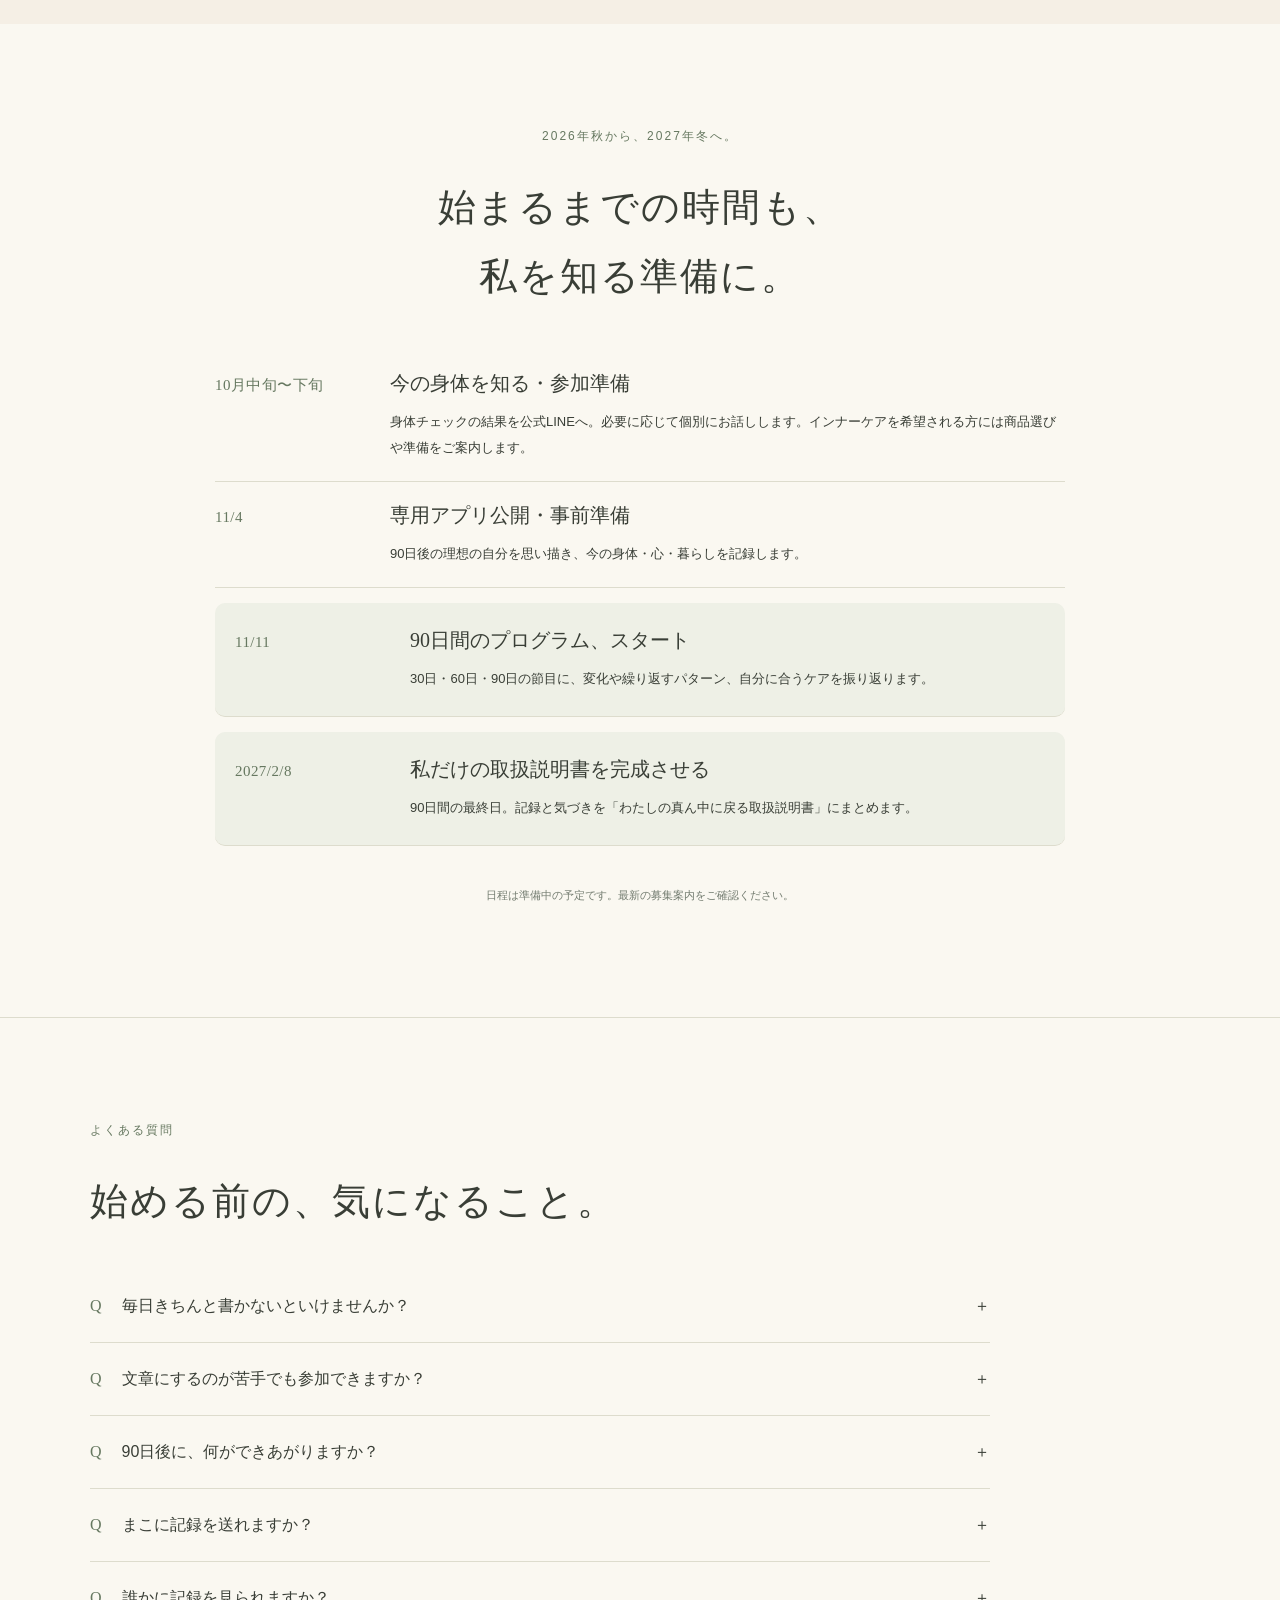
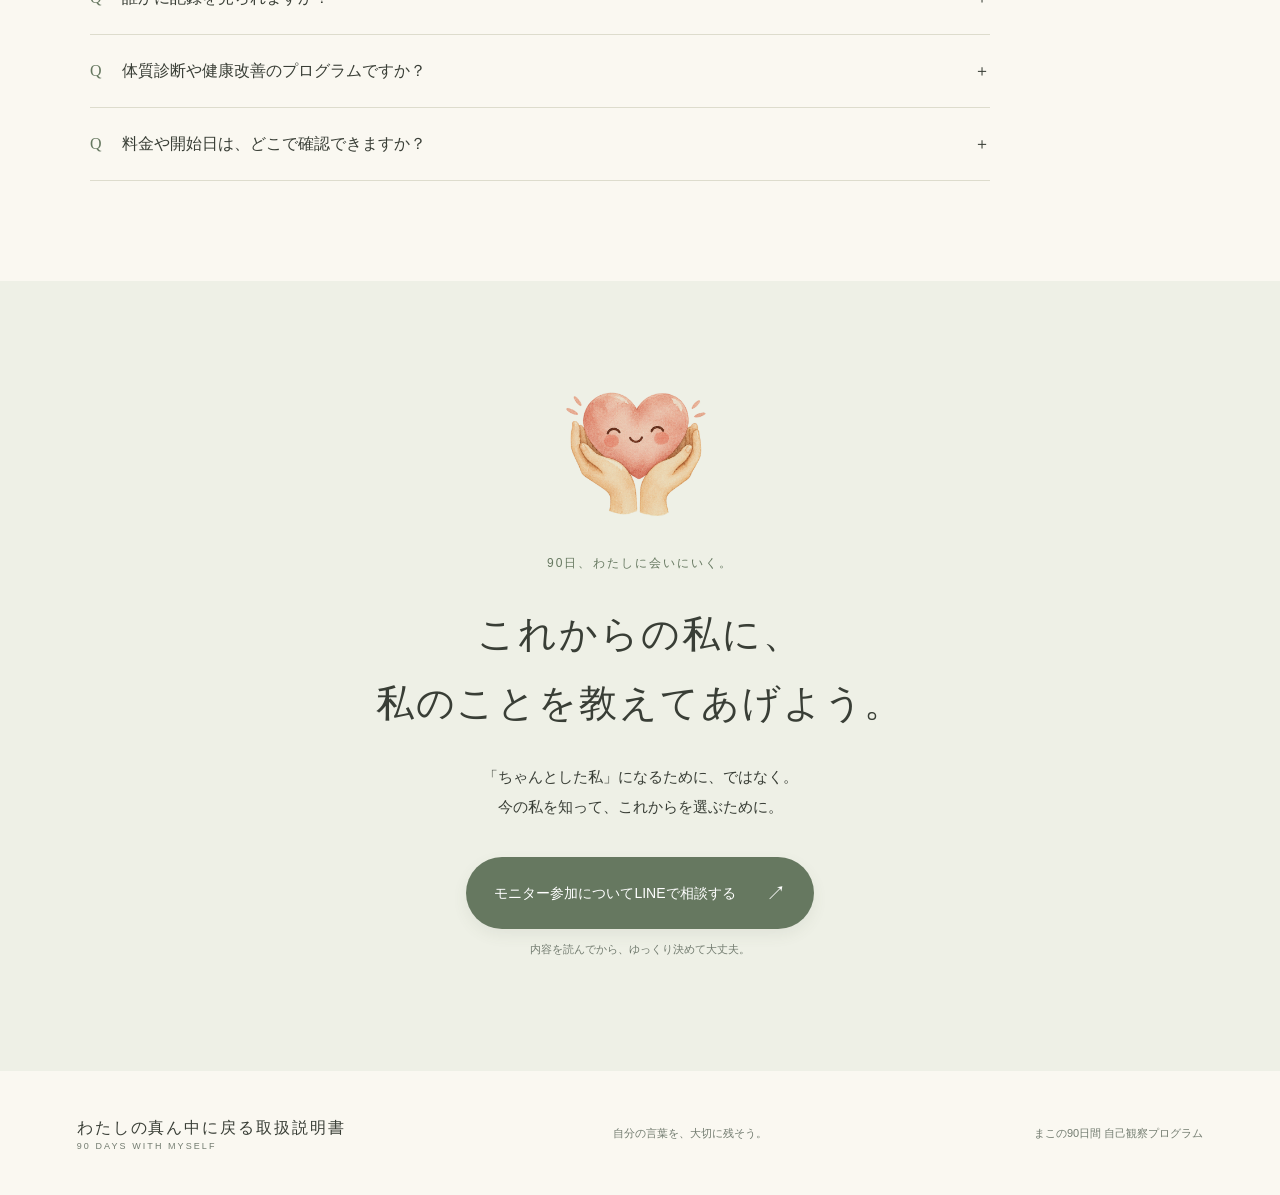
==== commit b5fbc03e: "Refresh LP with current app experience" ====
--- a/lp.html
+++ b/lp.html
@@ -3,10 +3,11 @@
 <body><header><a class="brand" href="#">わたしの真ん中に戻る取扱説明書<span>90 DAYS WITH MYSELF</span></a><nav><a href="#journey">90日の流れ</a><a href="#book">できあがる本</a><a href="#faq">よくある質問</a></nav><a class="mini" href="#join">参加について</a></header>
 <main><section class="hero"><div class="hero-copy"><p class="eyebrow">11月11日スタート予定 · 90日間のモニタープログラム</p><h1>90日間、<br>自分を観察する。<br><em>わたしの取扱説明書</em><br>をつくる。</h1><p class="lead">誰かの正解を探す毎日から、<br>自分の答えに気づく毎日へ。</p><p>身体の声も、揺れる気持ちも、小さな違和感も。<br>暮らしの中で拾い集めたら、<br>「私って、こうなんやな」が、一冊になる。</p><a class="button" href="#practice">90日間の内容を見てみる <span>↗</span></a><p class="micro">毎日完璧に書けなくても、大丈夫。</p></div><div class="hero-art"><div class="circle"></div><svg class="water woman" viewBox="0 0 640 640" aria-hidden="true"><image href="watercolor-notes.png" width="1280" height="1280" x="0" y="0"/></svg><div class="book-cover"><span>MY PERSONAL GUIDE</span><p>わたしの<br>取扱説明書</p><div class="sprig">✧<br>❧</div><small>90日の、小さな発見。</small></div><span class="hand-note">今日の私を、<br>ひとつずつ。</span></div><a class="scroll" href="#worries">SCROLL TO YOURSELF ↓</a></section>
 <section id="worries" class="section worries"><p class="eyebrow">こんな気持ち、ありませんか？</p><h2>ちゃんと過ごしているのに、<br>自分のことは、後回し。</h2><div class="worry-grid"><p>「どうしたい？」と聞かれると、<br>自分の気持ちが分からなくなる。</p><p>周りに合わせているうちに、<br>疲れていることにも気づけない。</p><p>「私がやらなきゃ」が先に出て、<br>休むことに罪悪感がある。</p><p>いろいろ試してきたけれど、<br>私に合う暮らし方が分からない。</p></div><p class="bridge">そんな自分にも、<br>理由があるのかもしれない。<br>まずは、今日の私を知るところから。</p></section>
-<section id="practice" class="section practice"><div><p class="eyebrow">この90日でやること</p><h2>変える前に、<br>気づいてみる。</h2><p>いつ疲れやすい？ どんな言葉が頭に浮かぶ？<br>何をしたら、少しホッとする？</p><p>専用のノートアプリで身体・感情・出来事・選択を残します。<br>書く場所はひとつ。選ぶだけの日も、言葉にする日も。<br>週に一度、たまった記録をゆっくり眺めます。</p></div><div class="note-demo"><div class="demo-label">今日の記録 <small>入力イメージ</small></div><p class="note-question">今日どんなことがあった？<br>その時、どんな気持ちだった？</p><p class="written">子どもが宿題をせず、<br>遊んでいて、<br>早くして、とイライラした。</p><div class="note-line"></div><p class="note-question">私に、何をしてあげたい？</p><p class="written">いったんお茶を飲んで、<br>落ち着いてから話してみよう。</p><span class="note-leaf">❧</span></div></section>
-<section class="section support"><p class="eyebrow">ひとりで書いて、ひとりで抱えなくていい。</p><h2>毎日・毎週・毎月。<br>少しずつ、私を知る。</h2><div class="support-grid"><article><svg class="water plant" viewBox="0 64 640 576" aria-hidden="true"><image href="watercolor-notes.png" width="1280" height="1280" x="0" y="-640"/></svg><span class="pill">毎日 · 専用アプリ</span><h3>身体と心を、観察する。</h3><p>睡眠、疲れ、体調、感情、出来事を記録。気になる出来事は、選んだ理由や大切にしたかったことまで確かめられます。</p></article><article><svg class="water heart" viewBox="0 64 640 576" aria-hidden="true"><image href="watercolor-notes.png" width="1280" height="1280" x="-640" y="-640"/></svg><span class="pill">週1回 · LINE</span><h3>言葉にして、一緒に振り返る。</h3><p>アプリでまとめた1週間の記録をLINEへ。まこが拝見し、気づいたことや、自分を知るための問いかけをお返しします。</p></article><article><svg class="water moon" viewBox="0 0 640 640" aria-hidden="true"><image href="watercolor-notes.png" width="1280" height="1280" x="-640" y="0"/></svg><span class="pill">月1回 · 約40分</span><h3>今の私に必要な、対話を。</h3><p>対面またはZoomで個別にお話しします。悩みや記録から見えたことを深め、身体・心・暮らしの視点を、その方の状況に合わせてお伝えします。</p></article></div></section><section id="journey" class="section journey"><p class="eyebrow">90日間の流れ</p><h2>今日のひとことが、<br>私の物語になっていく。</h2><div class="timeline"><article><span>はじめに</span><h3>90日後の私に<br>会いにいく。</h3><p>朝の身体、心、家族との時間。どんな私でいたいかを想像し、今の身体と暮らしも残します。開始日は自分で設定。</p></article><article><span>毎日</span><h3>今の私に<br>気づく。</h3><p>体調、睡眠、食事、活動、インナーケア。出来事と気持ち、今日できたこと、自分への言葉を少しずつ。</p></article><article><span>7日ごと</span><h3>私の傾向を<br>眺める。</h3><p>アプリが記録を集計。心地よかった時や無理していた時を振り返り、来週「見てみること」を残します。</p></article><article><span>DAY 30・60</span><h3>少し長い流れを<br>見る。</h3><p>同じ身体チェックをもう一度。最初の未来像も読み返します。大切にしたいことが変わっても大丈夫。</p></article><article><span>DAY 90</span><h3>私の一冊を<br>完成させる。</h3><p>身体と心の波、13週の言葉を振り返り、これからの自分を助ける取扱説明書にまとめます。</p></article></div></section>
+<section id="practice" class="section app-intro"><div class="app-intro-heading"><p class="eyebrow">毎日、選ぶ。ひと言、残す。</p><h2>たくさん書かなくても、<br>今日の私が残っていく。</h2><p>身体の調子や昨夜の睡眠は、近いものを選ぶだけ。<br>心に残った出来事と、自分へのひと言は、書ける時に。<br>全部埋めることより、自分に気づくことを大切にします。</p></div><div class="app-walkthrough"><div class="app-phone"><div class="phone-top"><span>まこの90日ノート</span><small>今日の記録</small></div><h3>① 身体と暮らし</h3><p class="mock-label">今日の身体の調子</p><div class="mock-choices"><span>少ししんどい</span><span class="selected">調子がよい ✓</span></div><p class="mock-label">昨夜、よく眠れた？</p><div class="mock-choices"><span>まあまあ眠れた</span><span class="selected">よく眠れた ✓</span></div><p class="mock-label">今日は、どんなふうに食べた？</p><div class="mock-choices"><span class="selected">ゆっくり、よく噛んで食べた ✓</span></div><p class="mock-label">今日は、どんなふうに身体を動かした？</p><div class="mock-choices"><span class="selected">家事・仕事・移動で動いた ✓</span></div><div class="mock-fold">食事・活動・インナーケアも、同じ日に。</div><small>画面をもとにした記入例です。</small></div><div class="app-phone second"><div class="phone-top"><span>ひと言でも、大丈夫。</span><svg class="water heart" viewBox="0 64 640 576" aria-hidden="true"><image href="watercolor-notes.png" width="1280" height="1280" x="-640" y="-640"/></svg></div><h3>② 今日、心に残ったこと</h3><p class="mock-label">何があって、どんな気持ちになった？</p><div class="mock-writing">子どもが宿題をせず、<br>遊んでいてイライラした。</div><h3>③ 今日の自分にひと言</h3><div class="mock-writing">今日も一日、よくやったね。</div><p class="mock-label">今日一日の気持ちも、近いものがあれば。</p><div class="mock-choices"><span>うれしい・楽しい</span><span>不安・心配</span><span class="selected">焦る・イライラ ✓</span><span>いろんな気持ちがあった</span></div><div class="mock-save">今日の記録を保存する</div><small>保存したらホームへ。書けない欄は空白でOK。</small></div></div><p class="app-soft-note">「その他」を選んだ時は、自分の言葉で。<br>詳しい振り返りや気持ちの言葉は、必要な時だけ開けます。</p><a class="mini" href="./" target="_blank" rel="noopener">アプリを見てみる ↗</a></section>
+<section class="section review-showcase"><p class="eyebrow">記録がたまったら、少し離れて眺めてみる。</p><h2>一日では気づかなかった私に、<br>会いにいく。</h2><div class="review-grid"><article><span class="pill">7日ごと · まこへLINE</span><h3>アプリがまとめる。<br>私は、気づきをひと言。</h3><div class="mock-report"><strong>🌿 今週のわたし｜WEEK 3</strong><p>疲れを強く感じた日　3日<br>よく眠れた日　4日<br>よく残した身体のこと　肩・首の重さ</p><blockquote>予定が続いた次の日は、<br>身体が重い気がする。</blockquote><p>来週は、予定のない時間を少しつくる。</p><span class="mock-copy">📋 LINEに送る文章をコピー</span></div><p>まとめを確認・編集して、まこのLINEへ。まこからの問いかけと一緒に、自分のパターンを眺めます。</p><p class="micro">インナーケアを取り入れる方は、名前・量・時間・飲み忘れ・身体の感覚も共有できます。本人が確認して送る形です。</p></article><article><span class="pill">DAY30・60・90 · 同じ身体チェック</span><h3>変わったところも、<br>変わらないところも。</h3><div class="mock-comparison"><div class="compare-caption"><strong>身体チェックの変化</strong><span>DAY1 → DAY30</span></div><div><span>チェックA</span><b>8 → 6</b><i style="--length:50%"></i></div><div><span>チェックB</span><b>7 → 5</b><i style="--length:42%"></i></div><div><span>チェックC</span><b>6 → 4</b><i style="--length:33%"></i></div><p class="micro">増えた・減った項目も、開いて見られます。</p></div><p>最初と同じ項目を確認。身体・睡眠・疲れの波も、グラフでひと目に。節目の気づきもLINEで送れます。</p><p class="micro">数字と文章は架空の例です。チェックの増減を、成功・失敗とは決めません。</p></article></div></section>
+<section class="section support"><p class="eyebrow">ひとりで書いて、ひとりで抱えなくていい。</p><h2>毎日・毎週・毎月。<br>少しずつ、私を知る。</h2><div class="support-grid"><article><svg class="water plant" viewBox="0 64 640 576" aria-hidden="true"><image href="watercolor-notes.png" width="1280" height="1280" x="0" y="-640"/></svg><span class="pill">毎日 · 専用アプリ</span><h3>身体と心を、観察する。</h3><p>身体・睡眠・食べ方・活動は、近いものを選択。出来事と自分への言葉はひと言から。詳しく書くのは、書きたい時だけ。</p></article><article><svg class="water heart" viewBox="0 64 640 576" aria-hidden="true"><image href="watercolor-notes.png" width="1280" height="1280" x="-640" y="-640"/></svg><span class="pill">週1回 · LINE</span><h3>言葉にして、一緒に振り返る。</h3><p>アプリでまとめた1週間の記録をLINEへ。まこが拝見し、気づいたことや、自分を知るための問いかけをお返しします。</p></article><article><svg class="water moon" viewBox="0 0 640 640" aria-hidden="true"><image href="watercolor-notes.png" width="1280" height="1280" x="-640" y="0"/></svg><span class="pill">月1回 · 約40分</span><h3>今の私に必要な、対話を。</h3><p>対面またはZoomで個別にお話しします。悩みや記録から見えたことを深め、身体・心・暮らしの視点を、その方の状況に合わせてお伝えします。</p></article></div></section><section id="journey" class="section journey"><p class="eyebrow">90日間の流れ</p><h2>今日のひとことが、<br>私の物語になっていく。</h2><div class="timeline"><article><span>はじめに</span><h3>90日後の私に<br>会いにいく。</h3><p>どんな身体で、何を楽しみたい？ 朝・日中・夜を想像します。今の身体と暮らしも残し、開始前から準備を保存できます。</p></article><article><span>毎日</span><h3>今の私に<br>気づく。</h3><p>身体・睡眠・食べ方・活動を選ぶ。心に残ったことと、自分へのひと言を、書ける分だけ。保存したらホームへ。</p></article><article><span>7日ごと</span><h3>私の傾向を<br>眺める。</h3><p>アプリが記録を集計。心地よかった時や無理していた時を振り返り、来週「見てみること」を残します。</p></article><article><span>DAY 30・60</span><h3>少し長い流れを<br>見る。</h3><p>ホームの案内から、同じ身体チェックへ。数や項目の変化と30日の波を眺め、気づきをLINEへ。最初の未来像も読み返せます。</p></article><article><span>DAY 90</span><h3>私の一冊を<br>完成させる。</h3><p>身体と心の波、13週の言葉を振り返り、これからの自分を助ける取扱説明書にまとめます。</p></article></div></section>
 <section id="book" class="section book-section"><div class="book-heading"><p class="eyebrow">90日後、手元に残るもの</p><h2>世界に一冊。<br><em>あなたの取扱説明書。</em></h2><p>数字の一覧だけで終わらない、6ページの私の本。<br>身体と心の記録に、あなた自身の言葉を重ねます。</p></div><div class="book-preview"><p class="book-instruction">気になるページを押して、中身を見てみてね。<br>01〜06のすべてが、あなたの一冊になります。</p><div class="book-tabs" role="tablist" aria-label="取扱説明書の6ページ"><button role="tab" aria-selected="true" data-page="0">01 節目</button><button role="tab" aria-selected="false" data-page="1">02 身体</button><button role="tab" aria-selected="false" data-page="2">03 心</button><button role="tab" aria-selected="false" data-page="3">04 身体×心</button><button role="tab" aria-selected="false" data-page="4">05 ケア</button><button role="tab" aria-selected="false" data-page="5">06 私の言葉</button></div><div class="open-book"><div class="book-left"><small id="page-number">PAGE 01 / 06</small><h3 id="page-title">○○の90日間</h3><p id="page-description">DAY1・30・60・90。節目の私を横に並べる。できた、できなかったで判定せず、それぞれの私に出会います。</p><svg class="water plant" viewBox="0 64 640 576" aria-hidden="true"><image href="watercolor-notes.png" width="1280" height="1280" x="0" y="-640"/></svg></div><div class="book-right" id="page-content"></div></div><div class="book-controls"><button type="button" id="book-prev">← 前のページ</button><span id="book-position" aria-live="polite">1 / 6</span><button type="button" id="book-next">次のページを見る →</button></div><p class="micro">ここでは各ページの一部を紹介しています。実際には、90日分の記録・毎週の振り返り・節目のチェック・自分への言葉をまとめます。</p><p class="micro">内容は架空の記入例です。実際には、本人の記録から表示します。</p></div></section>
 <section class="section changes"><p class="eyebrow">見つけていきたい、暮らしの変化</p><h2>私のことが分かると、<br>選び方に、余白ができる。</h2><div class="change-list"><article><span>01</span><div><h3>無理する前に、身体に気づく。</h3><p>「予定が続くと、肩に力が入るんやな」<br>いつものサインを、休むかどうかを考える手がかりに。</p></div></article><article><span>02</span><div><h3>「やらなきゃ」の奥を、見てみる。</h3><p>家族も大切。でも、自分の時間も大切。<br>両方を知って、今の私に合う選択を探す。</p></div></article><article><span>03</span><div><h3>揺れた日に、戻る道を持つ。</h3><p>温かいお茶、少しの散歩、自分へのひと言。<br>自分が心地よかったことを、また選べるように。</p></div></article></div><p class="micro">気づきや変化は人それぞれ。決まった結果を目指す企画ではありません。</p></section>
 <section class="philosophy section"><p class="eyebrow">この企画が大切にすること</p><h2>どんな日も、<br>私を知る材料になる。</h2><div class="principles"><article><h3>書けない日も、あっていい。</h3><p>空白があっても、また今日から。続かなかった自分を責めるより、どんな毎日だったのかを眺めてみます。</p></article><article><h3>気持ちに、点数をつけない。</h3><p>怒りも不安も、うれしさも。上が正解、下が失敗とはしません。揺れを、その日の私として残します。</p></article><article><h3>答えは、自分の中から。</h3><p>誰かの成功法則を当てはめるより、記録を手がかりに「私はどうしたい？」を確かめていきます。</p></article><article><h3>原因を、決めつけない。</h3><p>身体と心、睡眠や忙しさを重ねて眺めます。アプリは因果関係や診断を決めず、本人の発見を大切にします。</p></article></div><p class="handwriting">揺れてもいい。<br>私は、私に戻ってこられる。</p></section>
-<section id="price" class="section pricing"><p class="eyebrow">インナーケアは、ご本人が選べます。</p><h2>自分に合う参加のかたちを。</h2><p>どちらも専用アプリ・週1回のLINE振り返り・月1回の個別対話は同じ内容です。</p><div class="price-grid"><article><svg class="water plant" viewBox="0 64 640 576" aria-hidden="true"><image href="watercolor-notes.png" width="1280" height="1280" x="0" y="-640"/></svg><h3>ウェルネスのインナーケアを<br>取り入れる方</h3><p class="price">伴走費 <strong>無料</strong><span>90日間</span></p><ul><li>商品代はご本人負担です。</li><li>すでにウェルネスのインナーケアを愛用されている方も対象です。</li></ul></article><article><svg class="water heart" viewBox="0 64 640 576" aria-hidden="true"><image href="watercolor-notes.png" width="1280" height="1280" x="-640" y="-640"/></svg><h3>インナーケアを<br>取り入れない方</h3><p class="price">月額 <strong>5,000</strong>円<span>90日間合計 15,000円</span></p><ul><li>商品購入は不要です。</li><li>日々の観察と対話を中心に参加できます。</li></ul></article></div><div class="free-reason"><h3>どうして伴走費が無料なの？</h3><p>今回は、ウェルネスのインナーケアを取り入れながら、90日間の記録と振り返りにご協力いただくモニター枠として、伴走費を無料にする予定です。日々の感覚や使ってみたことを共有していただき、プログラムの関わり方を一緒に確かめていきます。商品代はご本人負担です。</p></div><p class="price-caution">商品代は別途かかり、金額は商品選びの際にご案内します。</p><section class="thermie thermie-panel"><svg class="water moon" viewBox="0 0 640 640" aria-hidden="true"><image href="watercolor-notes.png" width="1280" height="1280" x="-640" y="0"/></svg><div><p class="eyebrow">身体から、自分に戻る時間。</p><h3>言葉にする前に、<br>ぬくもりで、ひと息。</h3><p>考えることに一生懸命で、自分の身体を置き去りにしてしまう日もある。そんな時は、身体の感覚に目を向ける時間も大切にしたいと思っています。</p><p>テルミーは、身体にぬくもりと刺激を与えるケアです。温かさを感じながら、いったん立ち止まる。「今、どんな感じ？」「本当は、どうしたかった？」と、自分の声を聞く時間として取り入れていただけます。</p><p>頭で整理するだけでなく、身体も大切にしたい方へ。受けたあとの身体や気持ちも、アプリに残してみてください。</p><p class="micro">感じ方には個人差があります。本音に気づくことや、特定の変化を保証するものではありません。</p><p class="thermie-offer">ご希望の方のみ・参加費とは別料金<br>モニター期間中は、通常料金から<strong>1回1,000円引き</strong>になります。</p><p class="micro">通常料金・場所・実施条件はLINEでご確認ください。</p><a class="mini" href="#join">テルミーについても相談する</a><p class="micro"><a href="https://www.ito-thermie.or.jp/remedy/overview.html" target="_blank" rel="noopener">テルミーの概要（親友会公式）↗</a></p></div></section></section><section class="section schedule"><p class="eyebrow">2026年秋から、2027年冬へ。</p><h2>始まるまでの時間も、<br>私を知る準備に。</h2><div class="schedule-list"><article><span>10月中旬〜下旬</span><div><h3>今の身体を知る・参加準備</h3><p>身体チェックの結果を公式LINEへ。必要に応じて個別にお話しします。インナーケアを希望される方には商品選びや準備をご案内します。</p></div></article><article><span>11/4</span><div><h3>専用アプリ公開・事前準備</h3><p>90日後の理想の自分を思い描き、今の身体・心・暮らしを記録します。</p></div></article><article class="important"><span>11/11</span><div><h3>90日間のプログラム、スタート</h3><p>30日・60日・90日の節目に、変化や繰り返すパターン、自分に合うケアを振り返ります。</p></div></article><article class="important"><span>2027/2/8</span><div><h3>私だけの取扱説明書を完成させる</h3><p>90日間の最終日。記録と気づきを「わたしの真ん中に戻る取扱説明書」にまとめます。</p></div></article></div><p class="micro">日程は準備中の予定です。最新の募集案内をご確認ください。</p></section><section id="faq" class="section faq"><p class="eyebrow">よくある質問</p><h2>始める前の、気になること。</h2><details><summary>毎日きちんと書かないといけませんか？</summary><p>毎日完璧に書く必要はありません。選択するだけの日や空白の日があっても大丈夫。書ける日に戻ってきてください。</p></details><details><summary>文章にするのが苦手でも参加できますか？</summary><p>体調や気持ちは選択式で残せます。自由記入には例があるので、ひと言から始められます。詳しい問いは、書きたい時だけ開けます。</p></details><details><summary>90日後に、何ができあがりますか？</summary><p>節目の比較、身体、心、身体と心の重なり、自分にしてあげたこと、これからの自分への言葉をまとめた6ページの取扱説明書です。印刷・PDF保存もできます。</p></details><details><summary>まこに記録を送れますか？</summary><p>週のまとめをアプリで作り、内容を確認してコピーし、ご自身でLINEに貼り付けて送れます。自動送信はしません。</p></details><details><summary>誰かに記録を見られますか？</summary><p>現在のアプリは、使っているブラウザに記録を保存します。LINEに送る文章は、ご自身で確認して選べます。同じ端末・ブラウザを使う人には記録が見える場合があるため、自分の端末でご利用ください。</p></details><details><summary>体質診断や健康改善のプログラムですか？</summary><p>身体と心の感覚を自分で観察する企画です。体質や病気の診断、症状の改善を保証するものではありません。</p></details><details><summary>料金や開始日は、どこで確認できますか？</summary><p>11月11日スタートを予定しています。ウェルネスのインナーケアを取り入れる方は90日間の伴走費が無料（商品代はご本人負担）、取り入れない方は月額5,000円、90日間合計15,000円を予定しています。</p></details></section>
+<section id="price" class="section pricing"><p class="eyebrow">インナーケアは、ご本人が選べます。</p><h2>自分に合う参加のかたちを。</h2><p>どちらも専用アプリ・週1回のLINE振り返り・月1回の個別対話は同じ内容です。</p><div class="price-grid"><article><svg class="water plant" viewBox="0 64 640 576" aria-hidden="true"><image href="watercolor-notes.png" width="1280" height="1280" x="0" y="-640"/></svg><h3>ウェルネスのインナーケアを<br>取り入れる方</h3><p class="price">伴走費 <strong>無料</strong><span>90日間</span></p><ul><li>商品代はご本人負担です。</li><li>すでにウェルネスのインナーケアを愛用されている方も対象です。</li></ul></article><article><svg class="water heart" viewBox="0 64 640 576" aria-hidden="true"><image href="watercolor-notes.png" width="1280" height="1280" x="-640" y="-640"/></svg><h3>インナーケアを<br>取り入れない方</h3><p class="price">月額 <strong>5,000</strong>円<span>90日間合計 15,000円</span></p><ul><li>商品購入は不要です。</li><li>日々の観察と対話を中心に参加できます。</li></ul></article></div><div class="free-reason"><h3>どうして伴走費が無料なの？</h3><p>今回は、ウェルネスのインナーケアを取り入れながら、90日間の記録と振り返りにご協力いただくモニター枠として、伴走費を無料にする予定です。日々の感覚や使ってみたことを共有していただき、プログラムの関わり方を一緒に確かめていきます。商品代はご本人負担です。</p></div><p class="price-caution">商品代は別途かかり、金額は商品選びの際にご案内します。</p><section class="thermie thermie-panel"><svg class="water moon" viewBox="0 0 640 640" aria-hidden="true"><image href="watercolor-notes.png" width="1280" height="1280" x="-640" y="0"/></svg><div><p class="eyebrow">身体から、自分に戻る時間。</p><h3>言葉にする前に、<br>ぬくもりで、ひと息。</h3><p>考えることに一生懸命で、自分の身体を置き去りにしてしまう日もある。そんな時は、身体の感覚に目を向ける時間も大切にしたいと思っています。</p><p>テルミーは、身体にぬくもりと刺激を与えるケアです。温かさを感じながら、いったん立ち止まる。「今、どんな感じ？」「本当は、どうしたかった？」と、自分の声を聞く時間として取り入れていただけます。</p><p>頭で整理するだけでなく、身体も大切にしたい方へ。受けたあとの身体や気持ちも、アプリに残してみてください。</p><p class="micro">感じ方には個人差があります。本音に気づくことや、特定の変化を保証するものではありません。</p><p class="thermie-offer">ご希望の方のみ・参加費とは別料金<br>モニター期間中は、通常料金から<strong>1回1,000円引き</strong>になります。</p><p class="micro">通常料金・場所・実施条件はLINEでご確認ください。</p><a class="mini" href="#join">テルミーについても相談する</a><p class="micro"><a href="https://www.ito-thermie.or.jp/remedy/overview.html" target="_blank" rel="noopener">テルミーの概要（親友会公式）↗</a></p></div></section></section><section class="section schedule"><p class="eyebrow">2026年秋から、2027年冬へ。</p><h2>始まるまでの時間も、<br>私を知る準備に。</h2><div class="schedule-list"><article><span>10月中旬〜下旬</span><div><h3>今の身体を知る・参加準備</h3><p>身体チェックの結果を公式LINEへ。必要に応じて個別にお話しします。インナーケアを希望される方には商品選びや準備をご案内します。</p></div></article><article><span>11/4</span><div><h3>専用アプリ公開・事前準備</h3><p>90日後の理想の自分を思い描き、今の身体・心・暮らしを記録します。</p></div></article><article class="important"><span>11/11</span><div><h3>90日間のプログラム、スタート</h3><p>30日・60日・90日の節目に、変化や繰り返すパターン、自分に合うケアを振り返ります。</p></div></article><article class="important"><span>2027/2/8</span><div><h3>私だけの取扱説明書を完成させる</h3><p>90日間の最終日。記録と気づきを「わたしの真ん中に戻る取扱説明書」にまとめます。</p></div></article></div><p class="micro">日程は準備中の予定です。最新の募集案内をご確認ください。</p></section><section id="faq" class="section faq"><p class="eyebrow">よくある質問</p><h2>始める前の、気になること。</h2><details><summary>毎日きちんと書かないといけませんか？</summary><p>毎日完璧に書く必要はありません。選択するだけの日や空白の日があっても大丈夫。書ける日に戻ってきてください。</p></details><details><summary>文章にするのが苦手でも参加できますか？</summary><p>体調や気持ちは選択式で残せます。自由記入には例があるので、ひと言から始められます。「その他」は自由に書けます。気持ちは身近な言葉から選べて、合うものがなければ選ばなくても大丈夫。詳しい問いは、書きたい時だけ開けます。</p></details><details><summary>90日後に、何ができあがりますか？</summary><p>節目の比較、身体、心、身体と心の重なり、自分にしてあげたこと、これからの自分への言葉をまとめた6ページの取扱説明書です。印刷・PDF保存もできます。</p></details><details><summary>まこに記録を送れますか？</summary><p>週のまとめと30日ごとの振り返りをアプリで作れます。身体・睡眠・気持ちや本人の気づきを確認・編集してコピーし、まこのLINEに貼り付けて送ります。インナーケアの飲用記録と身体の感覚も含められます。</p></details><details><summary>誰かに記録を見られますか？</summary><p>現在のアプリは、使っているブラウザに記録を保存します。LINEに送る文章は、ご自身で確認して選べます。同じ端末・ブラウザを使う人には記録が見える場合があるため、自分の端末でご利用ください。</p></details><details><summary>体質診断や健康改善のプログラムですか？</summary><p>身体と心の感覚を自分で観察する企画です。体質や病気の診断、症状の改善を保証するものではありません。</p></details><details><summary>料金や開始日は、どこで確認できますか？</summary><p>11月11日スタートを予定しています。ウェルネスのインナーケアを取り入れる方は90日間の伴走費が無料（商品代はご本人負担）、取り入れない方は月額5,000円、90日間合計15,000円を予定しています。</p></details></section>
 <section id="join" class="section join"><svg class="water heart" viewBox="0 64 640 576" aria-hidden="true"><image href="watercolor-notes.png" width="1280" height="1280" x="-640" y="-640"/></svg><p class="eyebrow">90日、わたしに会いにいく。</p><h2>これからの私に、<br>私のことを教えてあげよう。</h2><p>「ちゃんとした私」になるために、ではなく。<br>今の私を知って、これからを選ぶために。</p><button class="button" id="apply">モニター参加についてLINEで相談する <span>↗</span></button><p class="micro">内容を読んでから、ゆっくり決めて大丈夫。</p><div id="apply-info" class="apply-info" hidden role="status"><h3>まこへLINEでご連絡ください。</h3><p>まことつながっているLINEのトークに、下の文章を貼り付けてください。料金や開始日を確認してから、参加を決められます。</p><textarea aria-label="参加相談の文章" readonly>90日間の自己観察プログラムに興味があります。参加料金・開始日・申し込み方法を教えてください。</textarea><button id="copy" class="mini">相談の文章をコピー</button><p id="copy-status" class="micro"></p><p class="micro">この操作だけでは申し込み・送信は完了しません。</p></div></section></main><footer><a class="brand" href="#">わたしの真ん中に戻る取扱説明書<span>90 DAYS WITH MYSELF</span></a><p>自分の言葉を、大切に残そう。</p><small>まこの90日間 自己観察プログラム</small></footer><script src="lp-script.js"></script></body></html>
--- a/lp-style.css
+++ b/lp-style.css
@@ -9,4 +9,5 @@
 
 .timeline h3{font-size:18px;letter-spacing:0;text-wrap:initial;overflow-wrap:normal;word-break:keep-all}@media(max-width:800px){.timeline article{grid-template-columns:1fr;gap:10px}.timeline p{grid-column:1}.timeline h3{font-size:20px}}
 
-.book-instruction{text-align:center;color:var(--sage);font-weight:bold;margin:30px 0 10px}.book-tabs{margin-top:18px;display:grid;grid-template-columns:repeat(3,minmax(0,1fr));max-width:720px;margin-left:auto;margin-right:auto}.book-tabs button{border-radius:12px;background:#fffdf6;padding:14px;font-size:14px;border-width:2px}.book-tabs button:after{content:" ページを開く ›";display:block;font-size:11px;margin-top:4px}.book-controls{display:flex;justify-content:center;align-items:center;gap:18px;margin:24px 0}.book-controls button{padding:10px 16px;border:1px solid var(--sage);border-radius:25px;background:#fffdf6;color:var(--sage)}.book-controls button:disabled{opacity:.35;cursor:default}.book-right h4{font-size:14px;margin:22px 0 8px;color:var(--sage)}.book-right blockquote{font-size:17px;margin:8px 0 18px}.book-right{justify-content:flex-start}@media(max-width:600px){.book-tabs{grid-template-columns:repeat(2,minmax(0,1fr))}.book-controls{gap:8px}.book-controls button{font-size:12px;padding:9px 12px}}+.book-instruction{text-align:center;color:var(--sage);font-weight:bold;margin:30px 0 10px}.book-tabs{margin-top:18px;display:grid;grid-template-columns:repeat(3,minmax(0,1fr));max-width:720px;margin-left:auto;margin-right:auto}.book-tabs button{border-radius:12px;background:#fffdf6;padding:14px;font-size:14px;border-width:2px}.book-tabs button:after{content:" ページを開く ›";display:block;font-size:11px;margin-top:4px}.book-controls{display:flex;justify-content:center;align-items:center;gap:18px;margin:24px 0}.book-controls button{padding:10px 16px;border:1px solid var(--sage);border-radius:25px;background:#fffdf6;color:var(--sage)}.book-controls button:disabled{opacity:.35;cursor:default}.book-right h4{font-size:14px;margin:22px 0 8px;color:var(--sage)}.book-right blockquote{font-size:17px;margin:8px 0 18px}.book-right{justify-content:flex-start}@media(max-width:600px){.book-tabs{grid-template-columns:repeat(2,minmax(0,1fr))}.book-controls{gap:8px}.book-controls button{font-size:12px;padding:9px 12px}}
+.app-intro{text-align:center;background:#faf8f1}.app-walkthrough{display:grid;grid-template-columns:1fr 1fr;gap:32px;max-width:900px;margin:45px auto}.app-phone{text-align:left;border:1px solid #d5dccc;border-radius:30px;background:#fffdf8;padding:28px;box-shadow:0 15px 35px #596d4a0c;min-width:0}.phone-top{display:flex;align-items:center;justify-content:space-between;border-bottom:1px solid #dedfce;padding-bottom:15px;min-height:55px;color:var(--sage);font-size:12px}.phone-top .water{width:65px;height:60px;margin:0}.app-phone h3{font:18px/1.7 'Yu Mincho',serif;margin:24px 0 15px}.mock-label{font-size:12px;margin:18px 0 8px}.mock-choices{display:flex;flex-wrap:wrap;gap:7px}.mock-choices span{padding:6px 11px;border:1px solid #d4dbcb;border-radius:14px;font-size:11px;background:#fafaf4}.mock-choices .selected{background:#e2ebdd;border-color:#91a48a;color:#405c47}.mock-writing{border:1px solid #e2decd;padding:16px;border-radius:12px;font:16px/2 'Yu Mincho',serif;background:#fdfaf2}.mock-fold{border-top:1px dashed #d2d7c9;padding-top:12px;margin-top:22px;font-size:12px}.app-phone small{display:block;font-size:10px;color:var(--muted);margin-top:14px}.mock-save,.mock-copy{display:block;background:var(--sage);color:white;border-radius:14px;padding:12px;text-align:center;font-size:12px;margin-top:20px}.app-soft-note{font-size:14px;color:var(--muted)}.review-showcase{background:#edf0e5;text-align:center}.review-grid{display:grid;grid-template-columns:1fr 1fr;gap:30px;margin-top:40px;text-align:left}.review-grid>article{min-width:0;background:#fffdf7;border-radius:24px;padding:30px}.review-grid h3{font:23px/1.8 'Yu Mincho',serif}.review-grid>article>p{font-size:13px}.mock-report,.mock-comparison{border:1px solid #d8ddcb;background:#f7f6ed;border-radius:16px;padding:20px}.mock-report strong,.compare-caption strong{font-size:13px;color:var(--sage)}.mock-report p{font-size:12px}.mock-report blockquote{font:16px/1.9 'Yu Mincho',serif;margin:18px 0}.compare-caption{display:flex;flex-direction:column;font-size:11px;margin-bottom:20px}.mock-comparison>div:not(.compare-caption){display:grid;grid-template-columns:1fr auto;gap:8px;font-size:13px;margin:20px 0}.mock-comparison i{display:block;grid-column:1/-1;width:var(--length);height:9px;border-radius:10px;background:#9aaf91}.mock-comparison b{font-size:18px;color:var(--sage)}@media(max-width:700px){.app-walkthrough,.review-grid{grid-template-columns:1fr;gap:22px}.app-phone,.review-grid>article{padding:22px}.app-intro-heading br{display:none}.app-intro-heading h2 br{display:block}.review-showcase h2{font-size:23px}.phone-top{gap:10px}.app-soft-note{font-size:13px}}
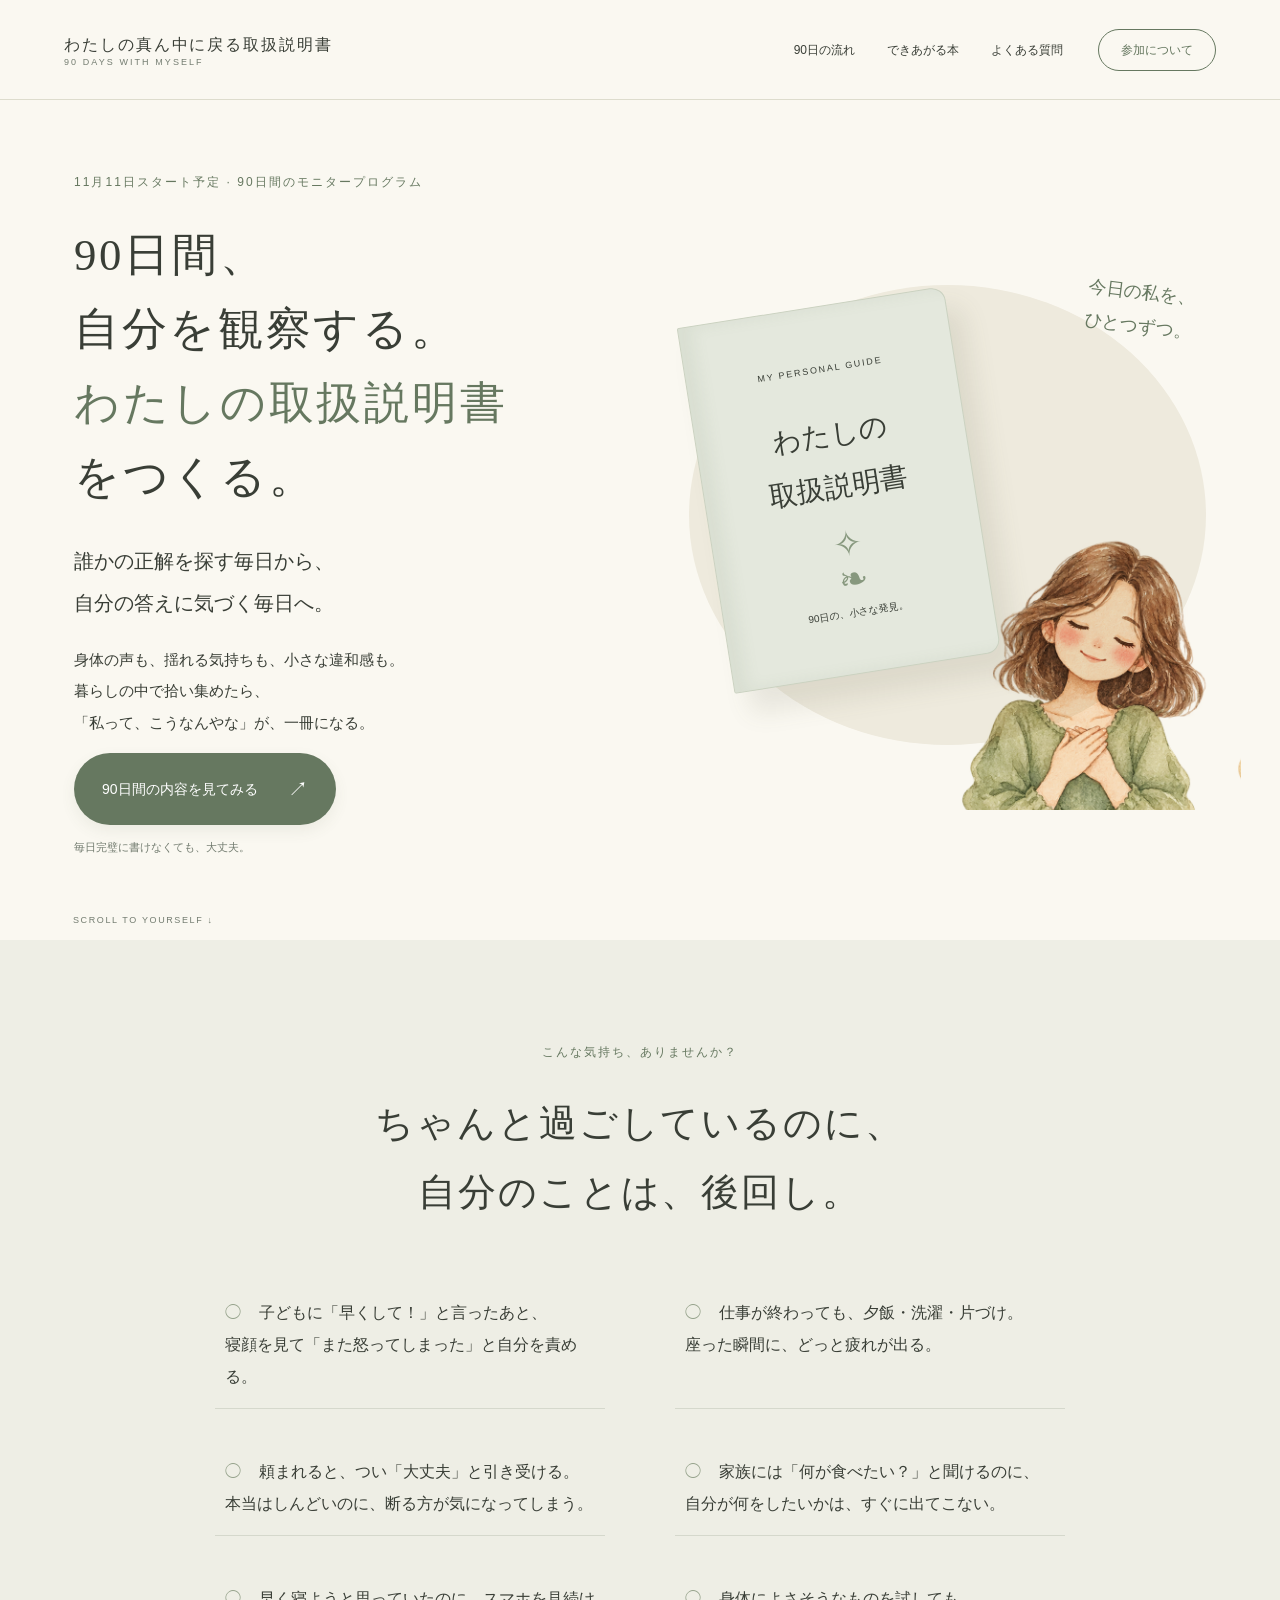
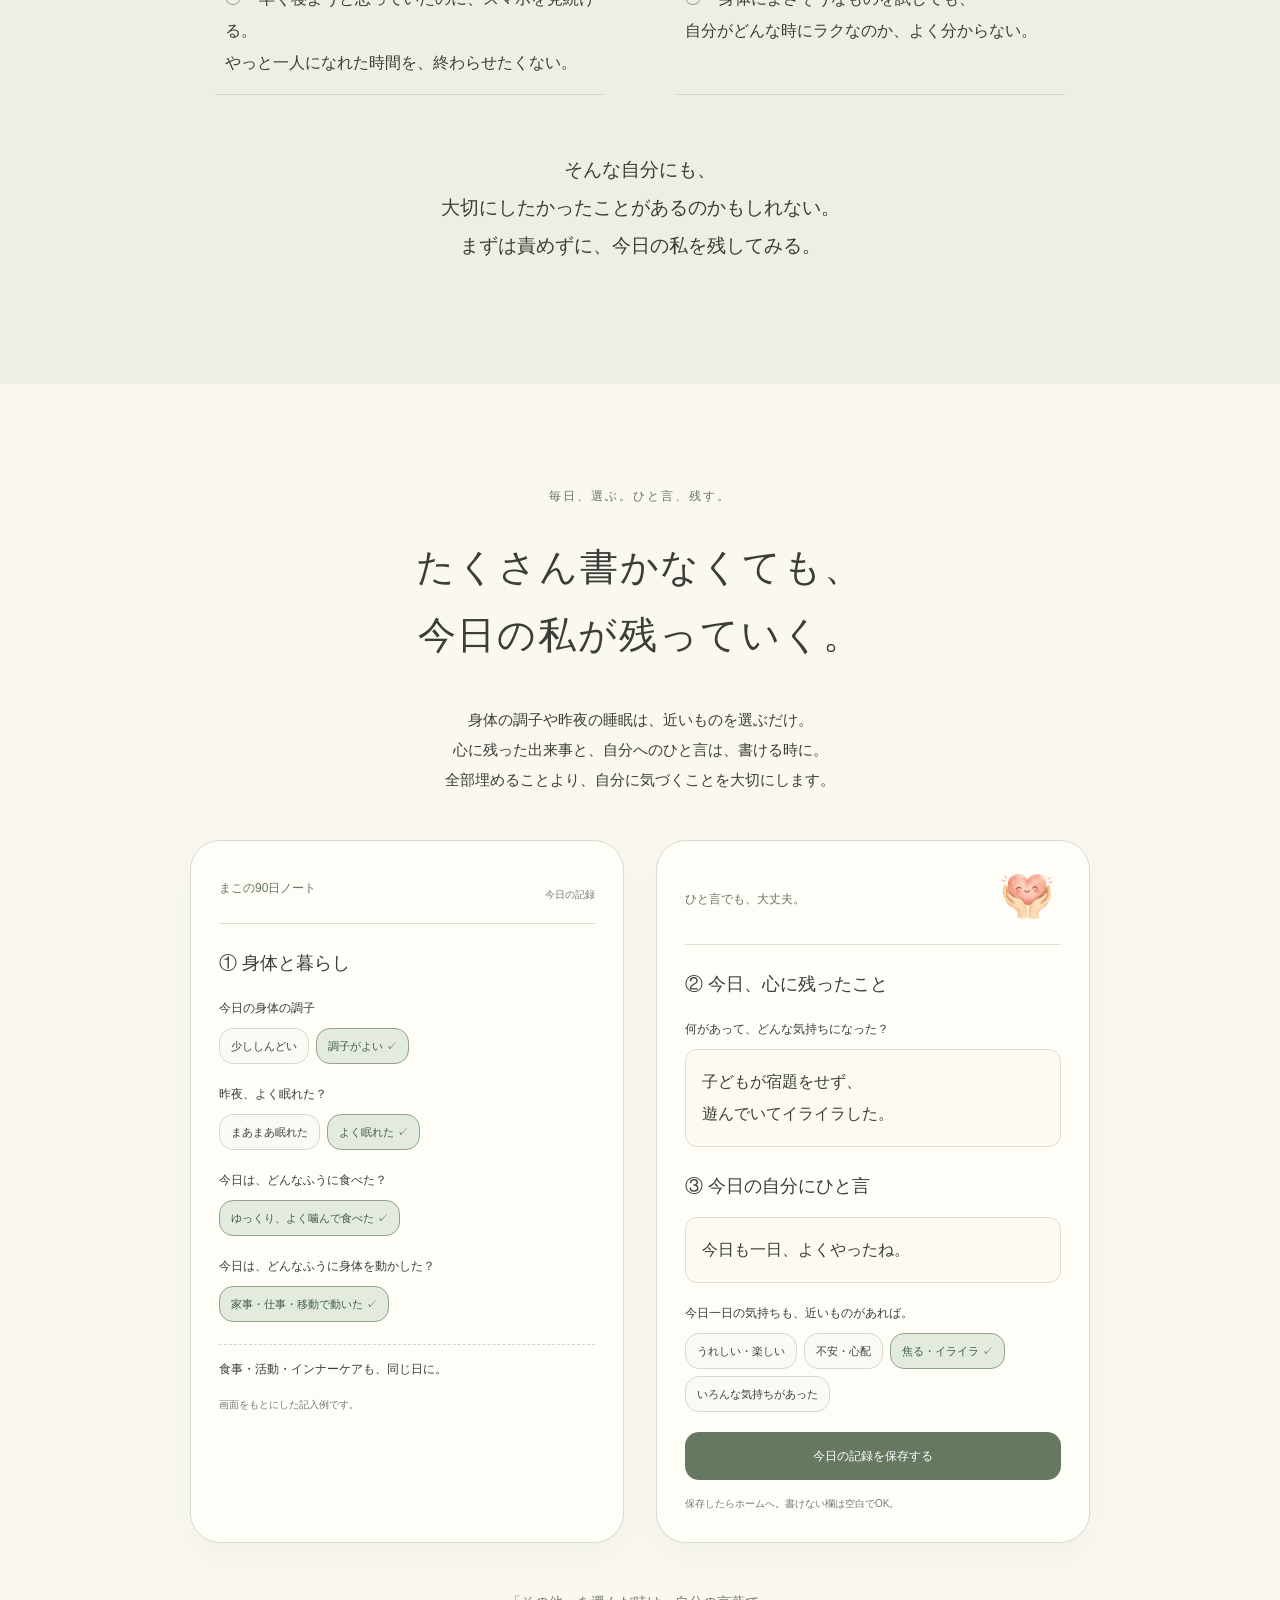
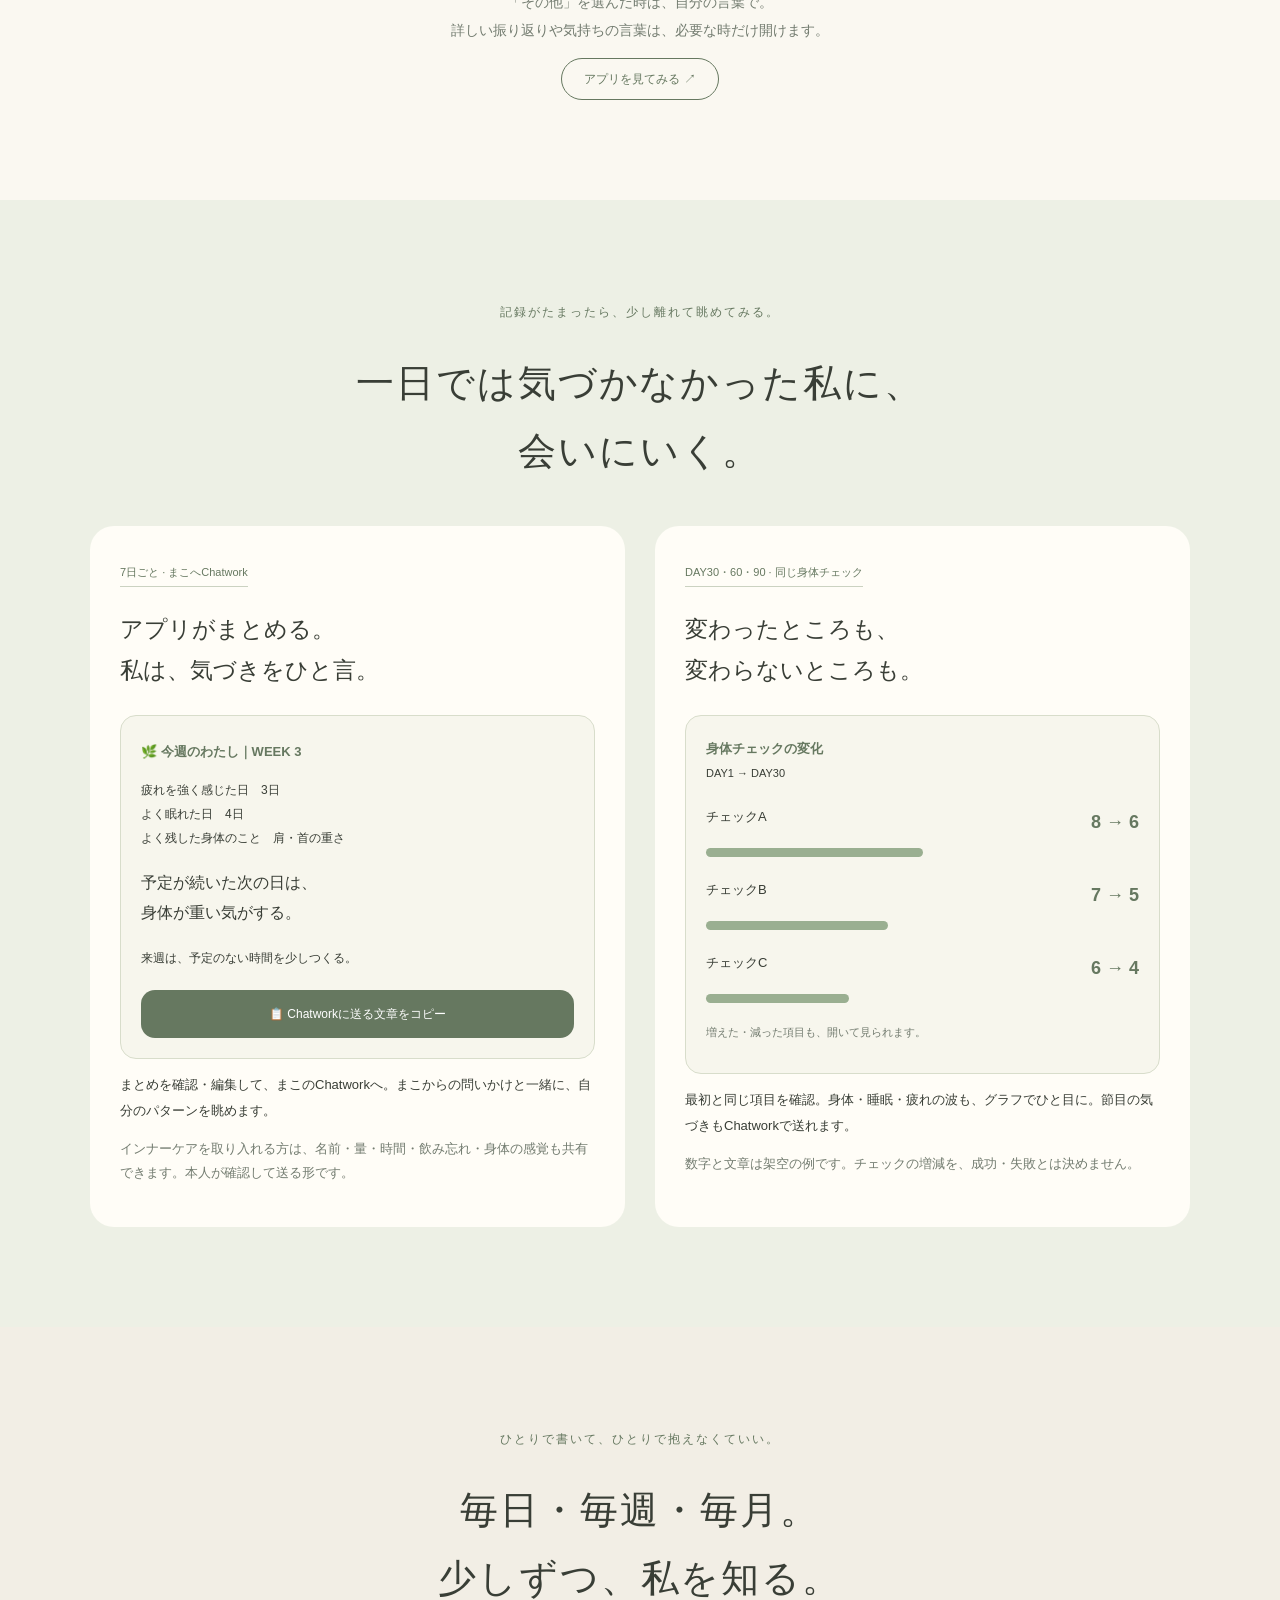
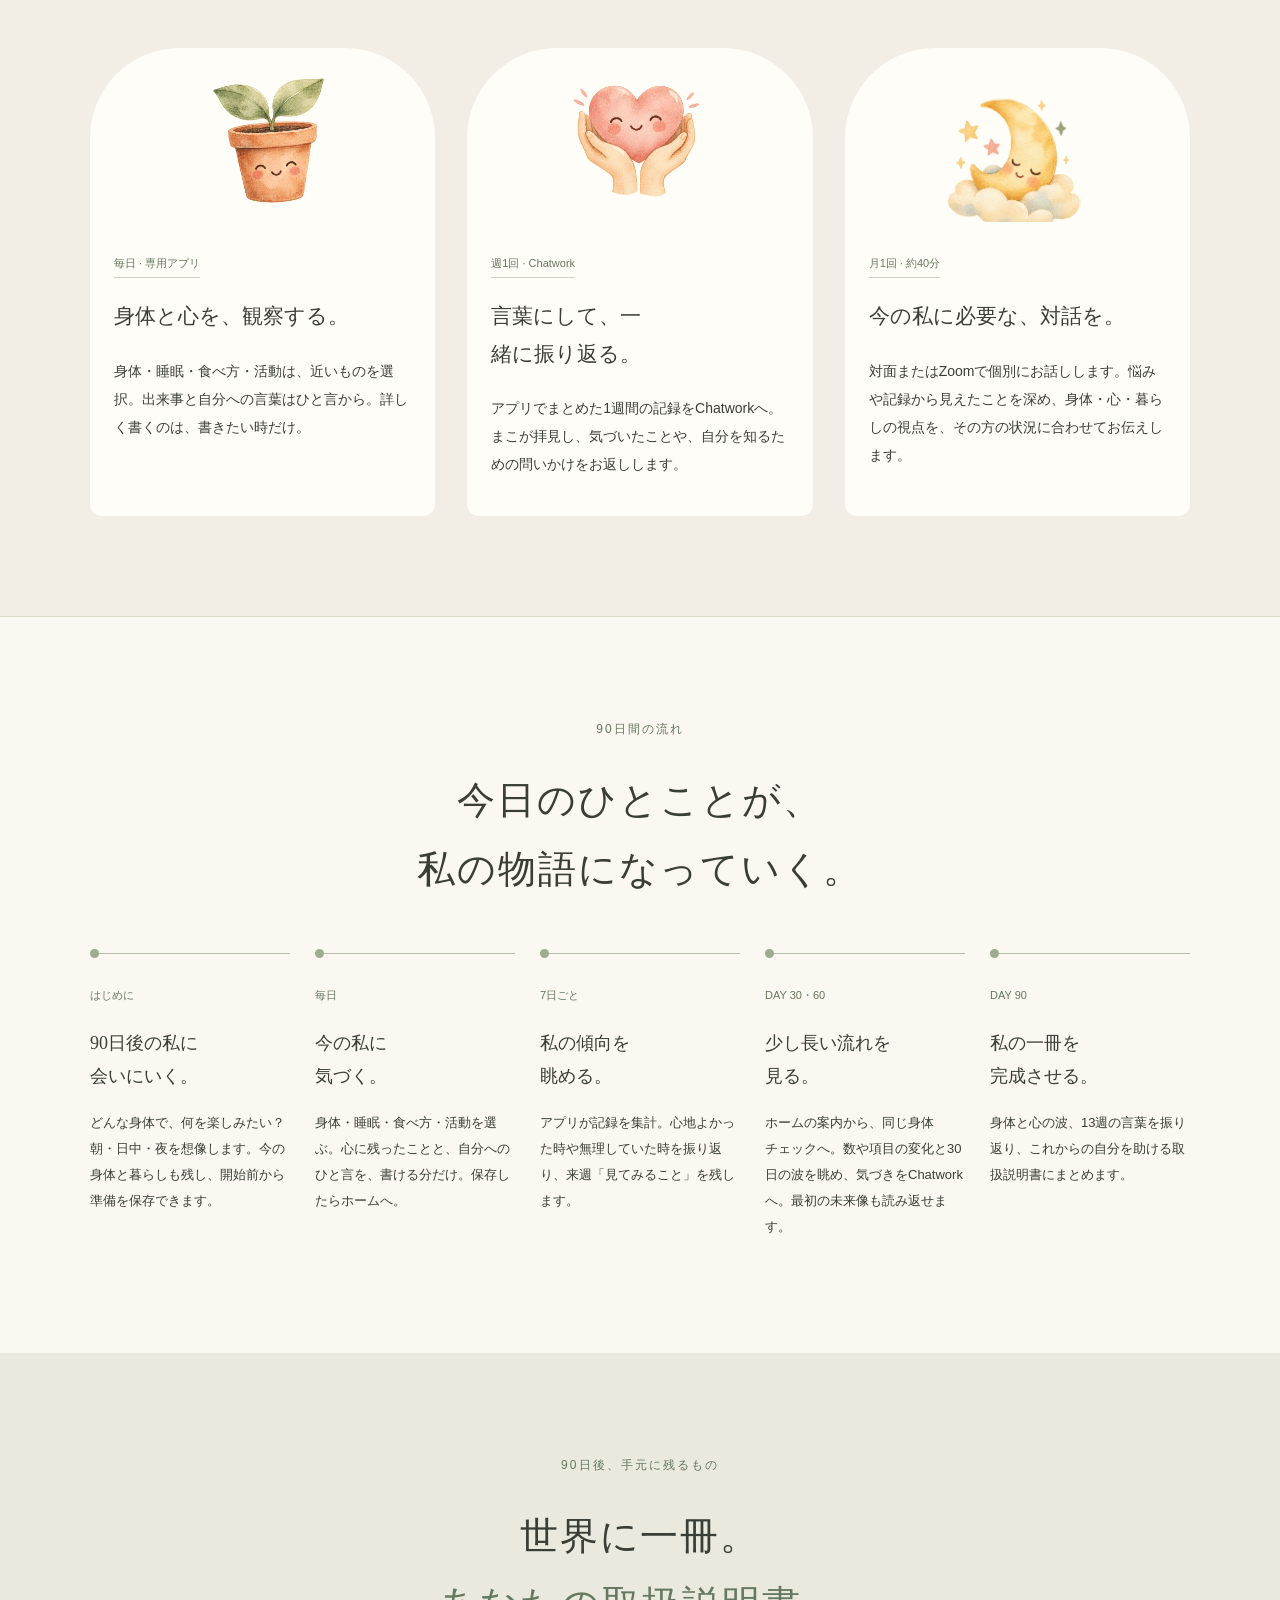
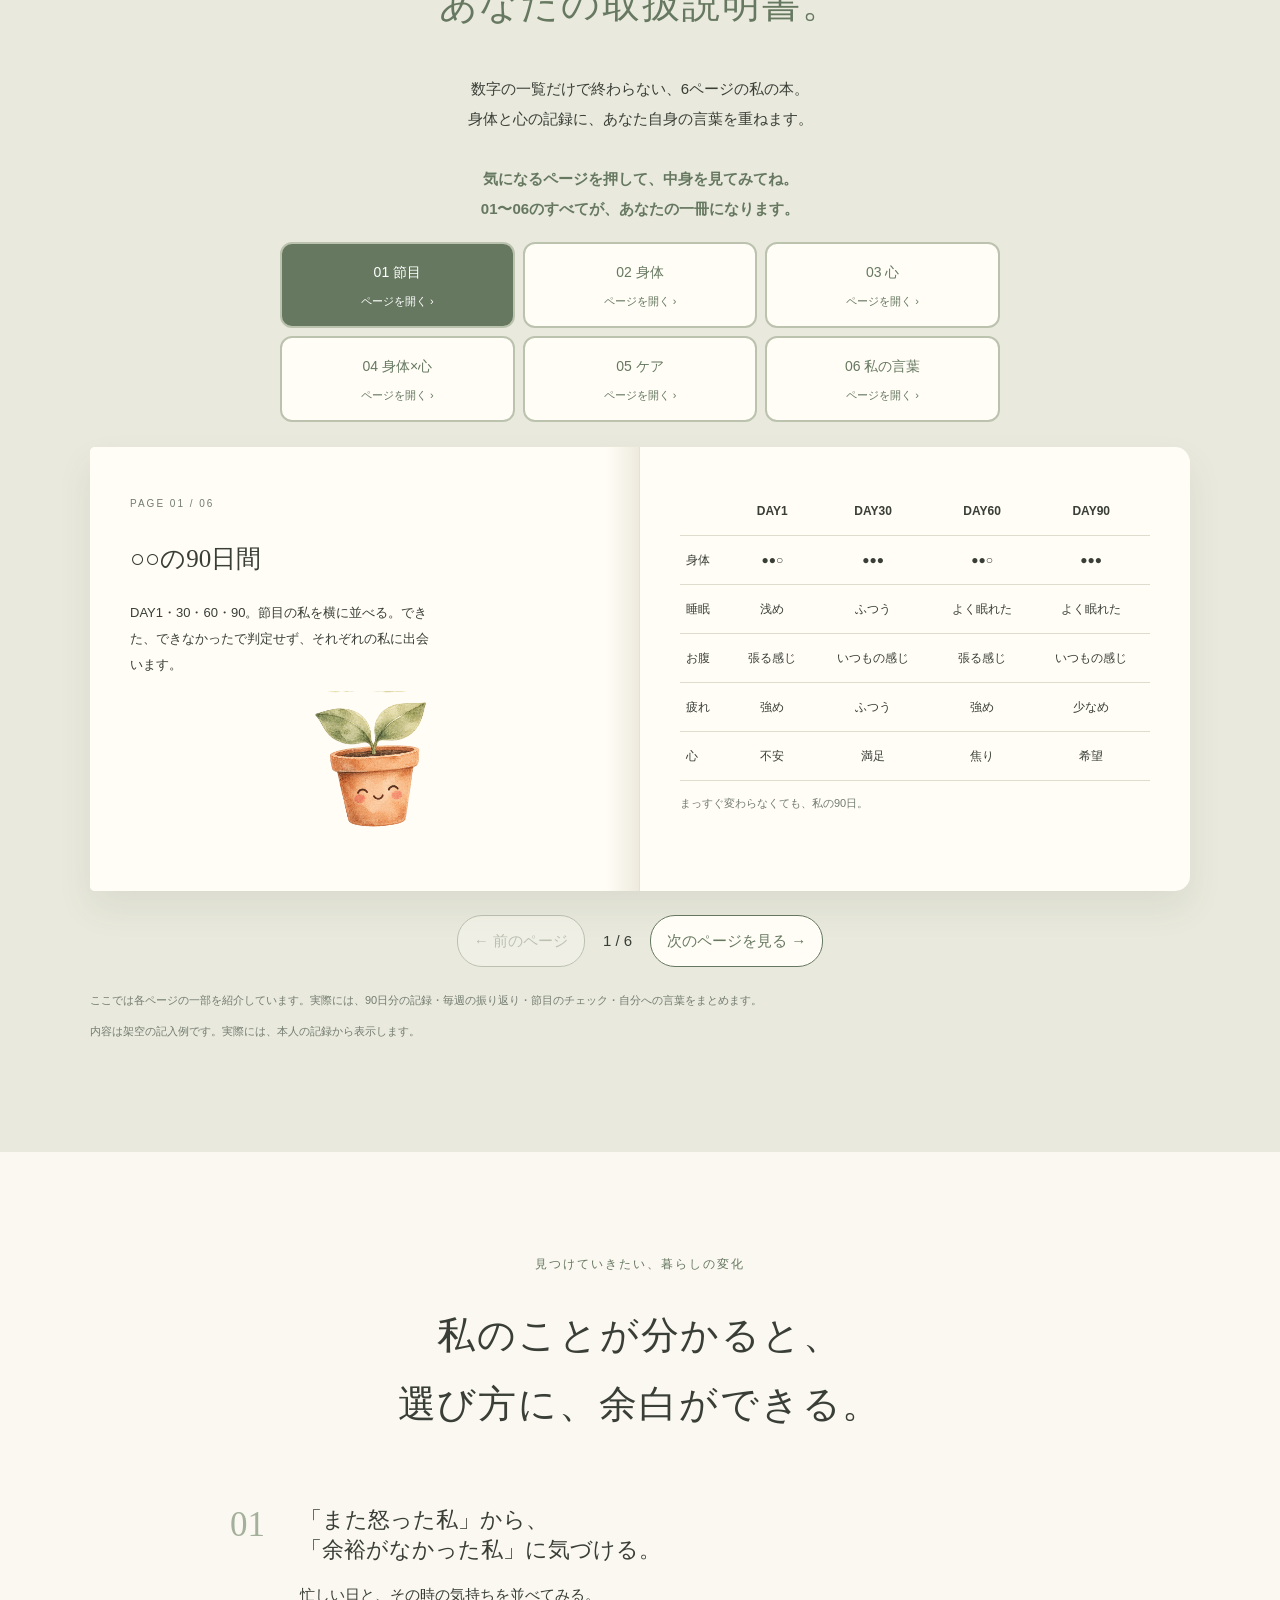
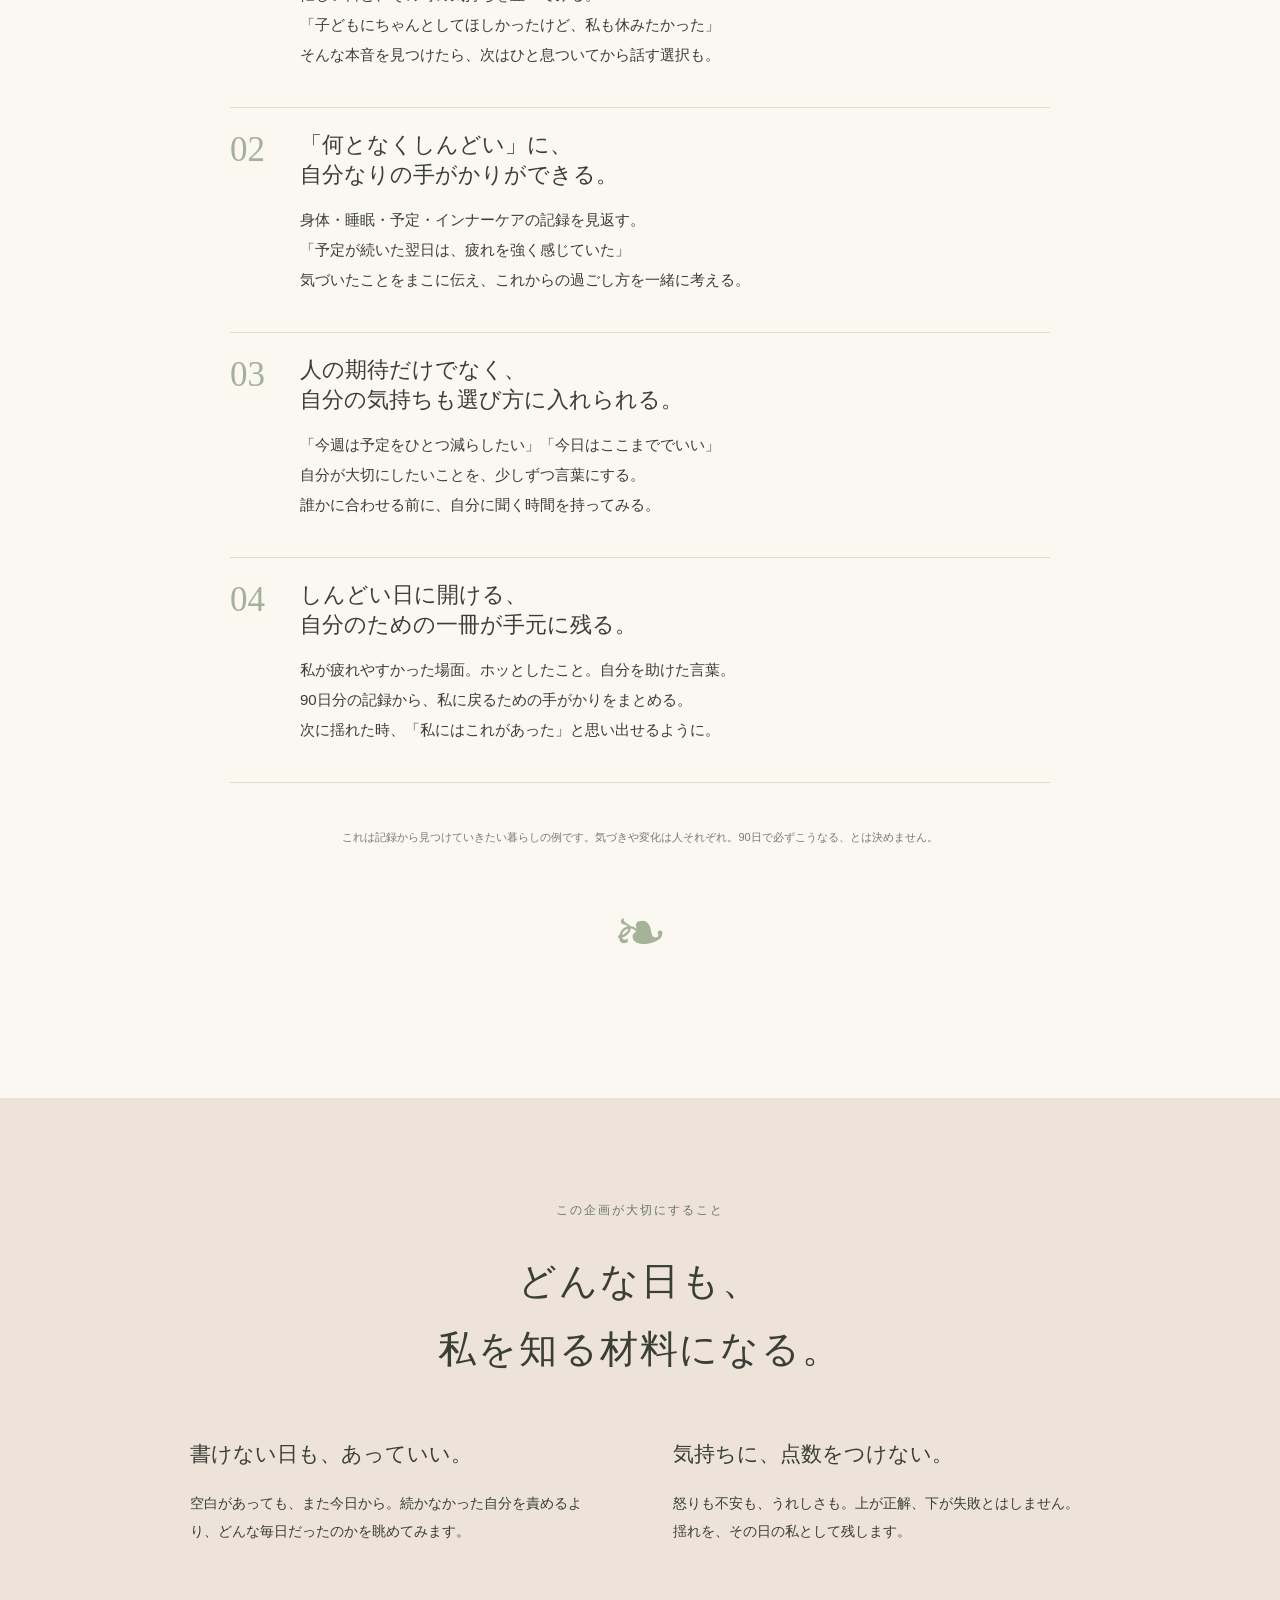
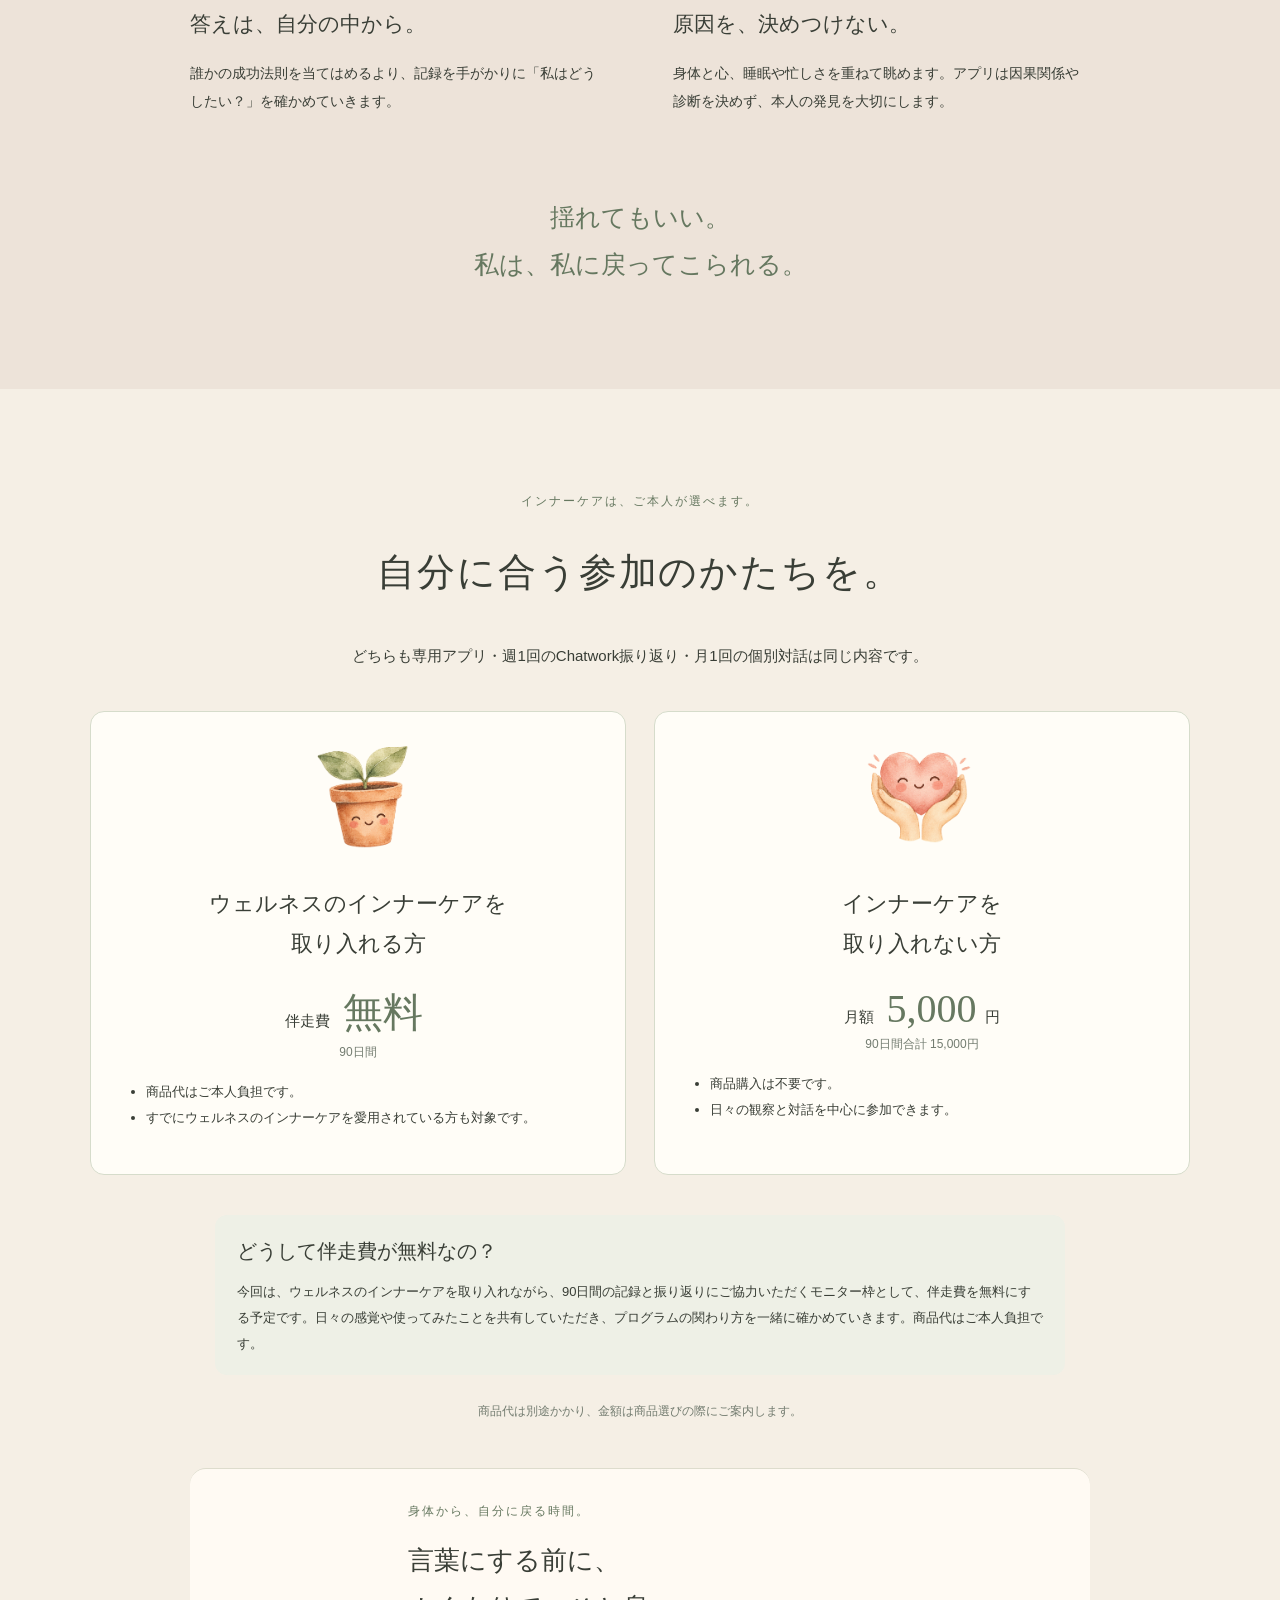
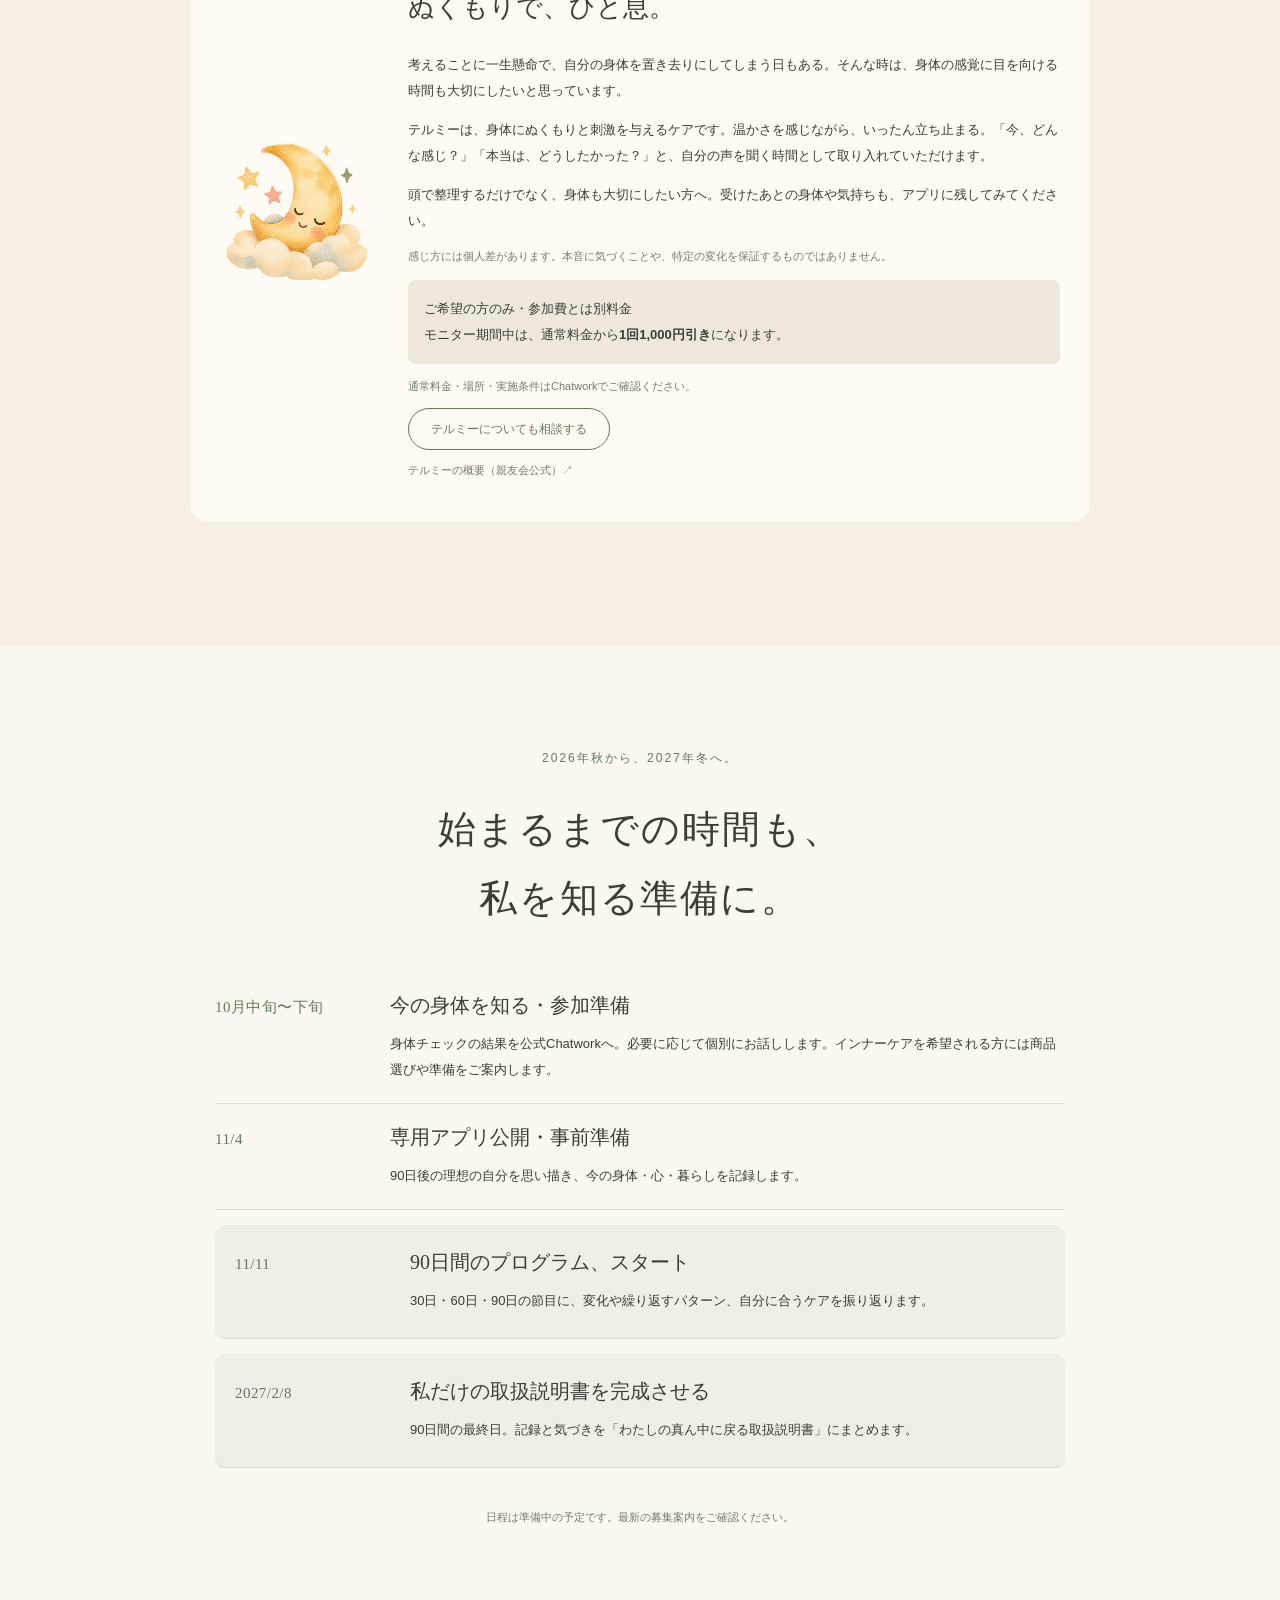
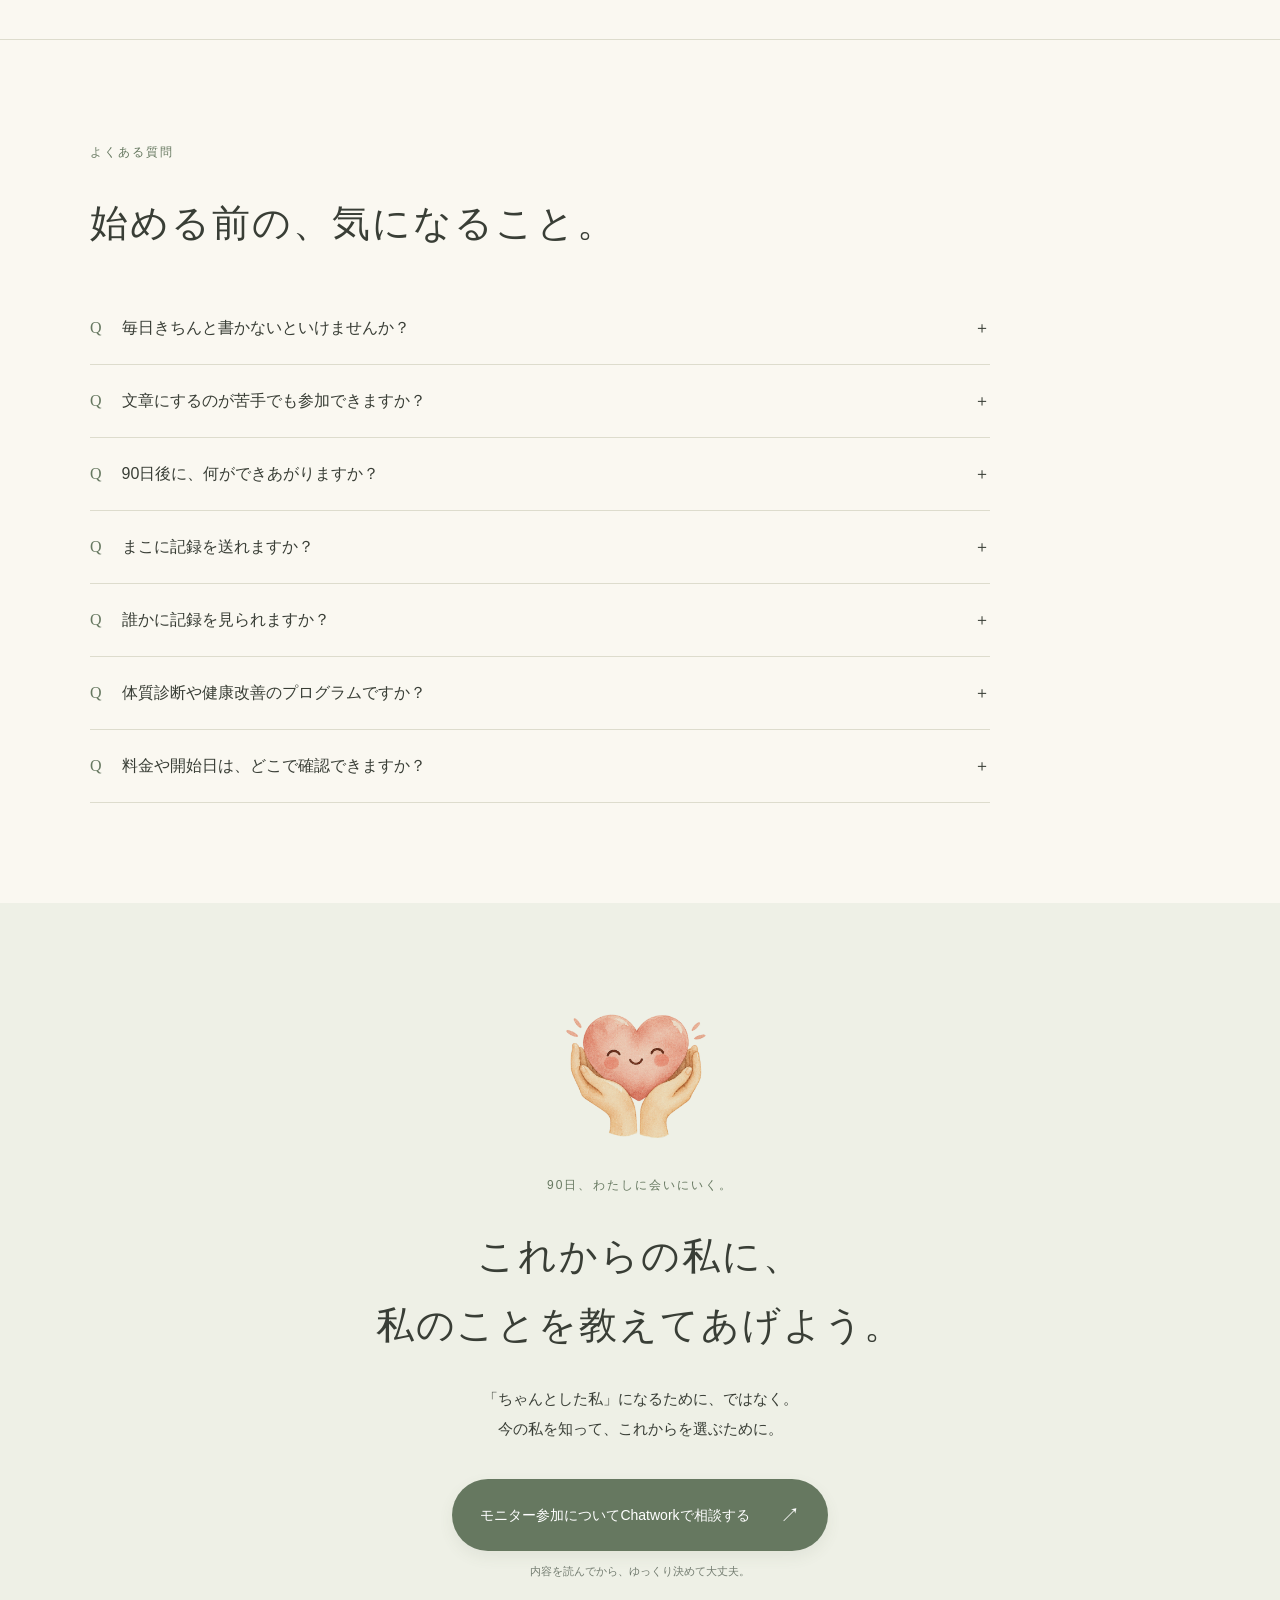
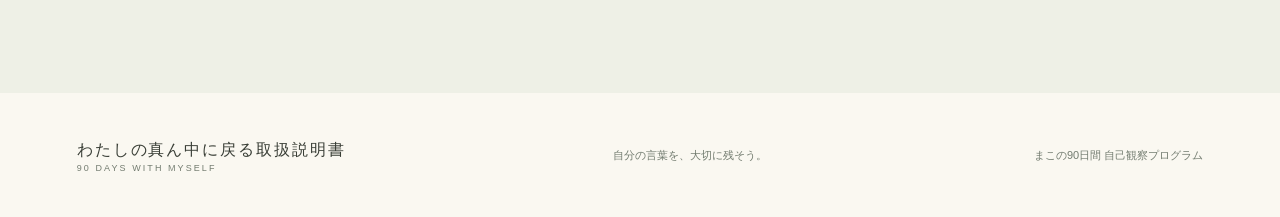
==== commit abd6f779: "Simplify navigation and refresh LP stories" ====
--- a/lp.html
+++ b/lp.html
@@ -2,12 +2,12 @@
 <html lang="ja"><head><meta charset="utf-8"><meta name="viewport" content="width=device-width,initial-scale=1"><title>90日、わたしに会いにいく。｜わたしの取扱説明書</title><meta name="description" content="身体と心と暮らしを、少しずつ観察する90日間。日々の小さな気づきから、自分だけの取扱説明書をつくるプログラム。"><link rel="stylesheet" href="lp-style.css"></head>
 <body><header><a class="brand" href="#">わたしの真ん中に戻る取扱説明書<span>90 DAYS WITH MYSELF</span></a><nav><a href="#journey">90日の流れ</a><a href="#book">できあがる本</a><a href="#faq">よくある質問</a></nav><a class="mini" href="#join">参加について</a></header>
 <main><section class="hero"><div class="hero-copy"><p class="eyebrow">11月11日スタート予定 · 90日間のモニタープログラム</p><h1>90日間、<br>自分を観察する。<br><em>わたしの取扱説明書</em><br>をつくる。</h1><p class="lead">誰かの正解を探す毎日から、<br>自分の答えに気づく毎日へ。</p><p>身体の声も、揺れる気持ちも、小さな違和感も。<br>暮らしの中で拾い集めたら、<br>「私って、こうなんやな」が、一冊になる。</p><a class="button" href="#practice">90日間の内容を見てみる <span>↗</span></a><p class="micro">毎日完璧に書けなくても、大丈夫。</p></div><div class="hero-art"><div class="circle"></div><svg class="water woman" viewBox="0 0 640 640" aria-hidden="true"><image href="watercolor-notes.png" width="1280" height="1280" x="0" y="0"/></svg><div class="book-cover"><span>MY PERSONAL GUIDE</span><p>わたしの<br>取扱説明書</p><div class="sprig">✧<br>❧</div><small>90日の、小さな発見。</small></div><span class="hand-note">今日の私を、<br>ひとつずつ。</span></div><a class="scroll" href="#worries">SCROLL TO YOURSELF ↓</a></section>
-<section id="worries" class="section worries"><p class="eyebrow">こんな気持ち、ありませんか？</p><h2>ちゃんと過ごしているのに、<br>自分のことは、後回し。</h2><div class="worry-grid"><p>「どうしたい？」と聞かれると、<br>自分の気持ちが分からなくなる。</p><p>周りに合わせているうちに、<br>疲れていることにも気づけない。</p><p>「私がやらなきゃ」が先に出て、<br>休むことに罪悪感がある。</p><p>いろいろ試してきたけれど、<br>私に合う暮らし方が分からない。</p></div><p class="bridge">そんな自分にも、<br>理由があるのかもしれない。<br>まずは、今日の私を知るところから。</p></section>
+<section id="worries" class="section worries"><p class="eyebrow">こんな気持ち、ありませんか？</p><h2>ちゃんと過ごしているのに、<br>自分のことは、後回し。</h2><div class="worry-grid"><p>子どもに「早くして！」と言ったあと、<br>寝顔を見て「また怒ってしまった」と自分を責める。</p><p>仕事が終わっても、夕飯・洗濯・片づけ。<br>座った瞬間に、どっと疲れが出る。</p><p>頼まれると、つい「大丈夫」と引き受ける。<br>本当はしんどいのに、断る方が気になってしまう。</p><p>家族には「何が食べたい？」と聞けるのに、<br>自分が何をしたいかは、すぐに出てこない。</p><p>早く寝ようと思っていたのに、スマホを見続ける。<br>やっと一人になれた時間を、終わらせたくない。</p><p>身体によさそうなものを試しても、<br>自分がどんな時にラクなのか、よく分からない。</p></div><p class="bridge">そんな自分にも、<br>大切にしたかったことがあるのかもしれない。<br>まずは責めずに、今日の私を残してみる。</p></section>
 <section id="practice" class="section app-intro"><div class="app-intro-heading"><p class="eyebrow">毎日、選ぶ。ひと言、残す。</p><h2>たくさん書かなくても、<br>今日の私が残っていく。</h2><p>身体の調子や昨夜の睡眠は、近いものを選ぶだけ。<br>心に残った出来事と、自分へのひと言は、書ける時に。<br>全部埋めることより、自分に気づくことを大切にします。</p></div><div class="app-walkthrough"><div class="app-phone"><div class="phone-top"><span>まこの90日ノート</span><small>今日の記録</small></div><h3>① 身体と暮らし</h3><p class="mock-label">今日の身体の調子</p><div class="mock-choices"><span>少ししんどい</span><span class="selected">調子がよい ✓</span></div><p class="mock-label">昨夜、よく眠れた？</p><div class="mock-choices"><span>まあまあ眠れた</span><span class="selected">よく眠れた ✓</span></div><p class="mock-label">今日は、どんなふうに食べた？</p><div class="mock-choices"><span class="selected">ゆっくり、よく噛んで食べた ✓</span></div><p class="mock-label">今日は、どんなふうに身体を動かした？</p><div class="mock-choices"><span class="selected">家事・仕事・移動で動いた ✓</span></div><div class="mock-fold">食事・活動・インナーケアも、同じ日に。</div><small>画面をもとにした記入例です。</small></div><div class="app-phone second"><div class="phone-top"><span>ひと言でも、大丈夫。</span><svg class="water heart" viewBox="0 64 640 576" aria-hidden="true"><image href="watercolor-notes.png" width="1280" height="1280" x="-640" y="-640"/></svg></div><h3>② 今日、心に残ったこと</h3><p class="mock-label">何があって、どんな気持ちになった？</p><div class="mock-writing">子どもが宿題をせず、<br>遊んでいてイライラした。</div><h3>③ 今日の自分にひと言</h3><div class="mock-writing">今日も一日、よくやったね。</div><p class="mock-label">今日一日の気持ちも、近いものがあれば。</p><div class="mock-choices"><span>うれしい・楽しい</span><span>不安・心配</span><span class="selected">焦る・イライラ ✓</span><span>いろんな気持ちがあった</span></div><div class="mock-save">今日の記録を保存する</div><small>保存したらホームへ。書けない欄は空白でOK。</small></div></div><p class="app-soft-note">「その他」を選んだ時は、自分の言葉で。<br>詳しい振り返りや気持ちの言葉は、必要な時だけ開けます。</p><a class="mini" href="./" target="_blank" rel="noopener">アプリを見てみる ↗</a></section>
-<section class="section review-showcase"><p class="eyebrow">記録がたまったら、少し離れて眺めてみる。</p><h2>一日では気づかなかった私に、<br>会いにいく。</h2><div class="review-grid"><article><span class="pill">7日ごと · まこへLINE</span><h3>アプリがまとめる。<br>私は、気づきをひと言。</h3><div class="mock-report"><strong>🌿 今週のわたし｜WEEK 3</strong><p>疲れを強く感じた日　3日<br>よく眠れた日　4日<br>よく残した身体のこと　肩・首の重さ</p><blockquote>予定が続いた次の日は、<br>身体が重い気がする。</blockquote><p>来週は、予定のない時間を少しつくる。</p><span class="mock-copy">📋 LINEに送る文章をコピー</span></div><p>まとめを確認・編集して、まこのLINEへ。まこからの問いかけと一緒に、自分のパターンを眺めます。</p><p class="micro">インナーケアを取り入れる方は、名前・量・時間・飲み忘れ・身体の感覚も共有できます。本人が確認して送る形です。</p></article><article><span class="pill">DAY30・60・90 · 同じ身体チェック</span><h3>変わったところも、<br>変わらないところも。</h3><div class="mock-comparison"><div class="compare-caption"><strong>身体チェックの変化</strong><span>DAY1 → DAY30</span></div><div><span>チェックA</span><b>8 → 6</b><i style="--length:50%"></i></div><div><span>チェックB</span><b>7 → 5</b><i style="--length:42%"></i></div><div><span>チェックC</span><b>6 → 4</b><i style="--length:33%"></i></div><p class="micro">増えた・減った項目も、開いて見られます。</p></div><p>最初と同じ項目を確認。身体・睡眠・疲れの波も、グラフでひと目に。節目の気づきもLINEで送れます。</p><p class="micro">数字と文章は架空の例です。チェックの増減を、成功・失敗とは決めません。</p></article></div></section>
-<section class="section support"><p class="eyebrow">ひとりで書いて、ひとりで抱えなくていい。</p><h2>毎日・毎週・毎月。<br>少しずつ、私を知る。</h2><div class="support-grid"><article><svg class="water plant" viewBox="0 64 640 576" aria-hidden="true"><image href="watercolor-notes.png" width="1280" height="1280" x="0" y="-640"/></svg><span class="pill">毎日 · 専用アプリ</span><h3>身体と心を、観察する。</h3><p>身体・睡眠・食べ方・活動は、近いものを選択。出来事と自分への言葉はひと言から。詳しく書くのは、書きたい時だけ。</p></article><article><svg class="water heart" viewBox="0 64 640 576" aria-hidden="true"><image href="watercolor-notes.png" width="1280" height="1280" x="-640" y="-640"/></svg><span class="pill">週1回 · LINE</span><h3>言葉にして、一緒に振り返る。</h3><p>アプリでまとめた1週間の記録をLINEへ。まこが拝見し、気づいたことや、自分を知るための問いかけをお返しします。</p></article><article><svg class="water moon" viewBox="0 0 640 640" aria-hidden="true"><image href="watercolor-notes.png" width="1280" height="1280" x="-640" y="0"/></svg><span class="pill">月1回 · 約40分</span><h3>今の私に必要な、対話を。</h3><p>対面またはZoomで個別にお話しします。悩みや記録から見えたことを深め、身体・心・暮らしの視点を、その方の状況に合わせてお伝えします。</p></article></div></section><section id="journey" class="section journey"><p class="eyebrow">90日間の流れ</p><h2>今日のひとことが、<br>私の物語になっていく。</h2><div class="timeline"><article><span>はじめに</span><h3>90日後の私に<br>会いにいく。</h3><p>どんな身体で、何を楽しみたい？ 朝・日中・夜を想像します。今の身体と暮らしも残し、開始前から準備を保存できます。</p></article><article><span>毎日</span><h3>今の私に<br>気づく。</h3><p>身体・睡眠・食べ方・活動を選ぶ。心に残ったことと、自分へのひと言を、書ける分だけ。保存したらホームへ。</p></article><article><span>7日ごと</span><h3>私の傾向を<br>眺める。</h3><p>アプリが記録を集計。心地よかった時や無理していた時を振り返り、来週「見てみること」を残します。</p></article><article><span>DAY 30・60</span><h3>少し長い流れを<br>見る。</h3><p>ホームの案内から、同じ身体チェックへ。数や項目の変化と30日の波を眺め、気づきをLINEへ。最初の未来像も読み返せます。</p></article><article><span>DAY 90</span><h3>私の一冊を<br>完成させる。</h3><p>身体と心の波、13週の言葉を振り返り、これからの自分を助ける取扱説明書にまとめます。</p></article></div></section>
+<section class="section review-showcase"><p class="eyebrow">記録がたまったら、少し離れて眺めてみる。</p><h2>一日では気づかなかった私に、<br>会いにいく。</h2><div class="review-grid"><article><span class="pill">7日ごと · まこへChatwork</span><h3>アプリがまとめる。<br>私は、気づきをひと言。</h3><div class="mock-report"><strong>🌿 今週のわたし｜WEEK 3</strong><p>疲れを強く感じた日　3日<br>よく眠れた日　4日<br>よく残した身体のこと　肩・首の重さ</p><blockquote>予定が続いた次の日は、<br>身体が重い気がする。</blockquote><p>来週は、予定のない時間を少しつくる。</p><span class="mock-copy">📋 Chatworkに送る文章をコピー</span></div><p>まとめを確認・編集して、まこのChatworkへ。まこからの問いかけと一緒に、自分のパターンを眺めます。</p><p class="micro">インナーケアを取り入れる方は、名前・量・時間・飲み忘れ・身体の感覚も共有できます。本人が確認して送る形です。</p></article><article><span class="pill">DAY30・60・90 · 同じ身体チェック</span><h3>変わったところも、<br>変わらないところも。</h3><div class="mock-comparison"><div class="compare-caption"><strong>身体チェックの変化</strong><span>DAY1 → DAY30</span></div><div><span>チェックA</span><b>8 → 6</b><i style="--length:50%"></i></div><div><span>チェックB</span><b>7 → 5</b><i style="--length:42%"></i></div><div><span>チェックC</span><b>6 → 4</b><i style="--length:33%"></i></div><p class="micro">増えた・減った項目も、開いて見られます。</p></div><p>最初と同じ項目を確認。身体・睡眠・疲れの波も、グラフでひと目に。節目の気づきもChatworkで送れます。</p><p class="micro">数字と文章は架空の例です。チェックの増減を、成功・失敗とは決めません。</p></article></div></section>
+<section class="section support"><p class="eyebrow">ひとりで書いて、ひとりで抱えなくていい。</p><h2>毎日・毎週・毎月。<br>少しずつ、私を知る。</h2><div class="support-grid"><article><svg class="water plant" viewBox="0 64 640 576" aria-hidden="true"><image href="watercolor-notes.png" width="1280" height="1280" x="0" y="-640"/></svg><span class="pill">毎日 · 専用アプリ</span><h3>身体と心を、観察する。</h3><p>身体・睡眠・食べ方・活動は、近いものを選択。出来事と自分への言葉はひと言から。詳しく書くのは、書きたい時だけ。</p></article><article><svg class="water heart" viewBox="0 64 640 576" aria-hidden="true"><image href="watercolor-notes.png" width="1280" height="1280" x="-640" y="-640"/></svg><span class="pill">週1回 · Chatwork</span><h3>言葉にして、一緒に振り返る。</h3><p>アプリでまとめた1週間の記録をChatworkへ。まこが拝見し、気づいたことや、自分を知るための問いかけをお返しします。</p></article><article><svg class="water moon" viewBox="0 0 640 640" aria-hidden="true"><image href="watercolor-notes.png" width="1280" height="1280" x="-640" y="0"/></svg><span class="pill">月1回 · 約40分</span><h3>今の私に必要な、対話を。</h3><p>対面またはZoomで個別にお話しします。悩みや記録から見えたことを深め、身体・心・暮らしの視点を、その方の状況に合わせてお伝えします。</p></article></div></section><section id="journey" class="section journey"><p class="eyebrow">90日間の流れ</p><h2>今日のひとことが、<br>私の物語になっていく。</h2><div class="timeline"><article><span>はじめに</span><h3>90日後の私に<br>会いにいく。</h3><p>どんな身体で、何を楽しみたい？ 朝・日中・夜を想像します。今の身体と暮らしも残し、開始前から準備を保存できます。</p></article><article><span>毎日</span><h3>今の私に<br>気づく。</h3><p>身体・睡眠・食べ方・活動を選ぶ。心に残ったことと、自分へのひと言を、書ける分だけ。保存したらホームへ。</p></article><article><span>7日ごと</span><h3>私の傾向を<br>眺める。</h3><p>アプリが記録を集計。心地よかった時や無理していた時を振り返り、来週「見てみること」を残します。</p></article><article><span>DAY 30・60</span><h3>少し長い流れを<br>見る。</h3><p>ホームの案内から、同じ身体チェックへ。数や項目の変化と30日の波を眺め、気づきをChatworkへ。最初の未来像も読み返せます。</p></article><article><span>DAY 90</span><h3>私の一冊を<br>完成させる。</h3><p>身体と心の波、13週の言葉を振り返り、これからの自分を助ける取扱説明書にまとめます。</p></article></div></section>
 <section id="book" class="section book-section"><div class="book-heading"><p class="eyebrow">90日後、手元に残るもの</p><h2>世界に一冊。<br><em>あなたの取扱説明書。</em></h2><p>数字の一覧だけで終わらない、6ページの私の本。<br>身体と心の記録に、あなた自身の言葉を重ねます。</p></div><div class="book-preview"><p class="book-instruction">気になるページを押して、中身を見てみてね。<br>01〜06のすべてが、あなたの一冊になります。</p><div class="book-tabs" role="tablist" aria-label="取扱説明書の6ページ"><button role="tab" aria-selected="true" data-page="0">01 節目</button><button role="tab" aria-selected="false" data-page="1">02 身体</button><button role="tab" aria-selected="false" data-page="2">03 心</button><button role="tab" aria-selected="false" data-page="3">04 身体×心</button><button role="tab" aria-selected="false" data-page="4">05 ケア</button><button role="tab" aria-selected="false" data-page="5">06 私の言葉</button></div><div class="open-book"><div class="book-left"><small id="page-number">PAGE 01 / 06</small><h3 id="page-title">○○の90日間</h3><p id="page-description">DAY1・30・60・90。節目の私を横に並べる。できた、できなかったで判定せず、それぞれの私に出会います。</p><svg class="water plant" viewBox="0 64 640 576" aria-hidden="true"><image href="watercolor-notes.png" width="1280" height="1280" x="0" y="-640"/></svg></div><div class="book-right" id="page-content"></div></div><div class="book-controls"><button type="button" id="book-prev">← 前のページ</button><span id="book-position" aria-live="polite">1 / 6</span><button type="button" id="book-next">次のページを見る →</button></div><p class="micro">ここでは各ページの一部を紹介しています。実際には、90日分の記録・毎週の振り返り・節目のチェック・自分への言葉をまとめます。</p><p class="micro">内容は架空の記入例です。実際には、本人の記録から表示します。</p></div></section>
-<section class="section changes"><p class="eyebrow">見つけていきたい、暮らしの変化</p><h2>私のことが分かると、<br>選び方に、余白ができる。</h2><div class="change-list"><article><span>01</span><div><h3>無理する前に、身体に気づく。</h3><p>「予定が続くと、肩に力が入るんやな」<br>いつものサインを、休むかどうかを考える手がかりに。</p></div></article><article><span>02</span><div><h3>「やらなきゃ」の奥を、見てみる。</h3><p>家族も大切。でも、自分の時間も大切。<br>両方を知って、今の私に合う選択を探す。</p></div></article><article><span>03</span><div><h3>揺れた日に、戻る道を持つ。</h3><p>温かいお茶、少しの散歩、自分へのひと言。<br>自分が心地よかったことを、また選べるように。</p></div></article></div><p class="micro">気づきや変化は人それぞれ。決まった結果を目指す企画ではありません。</p></section>
+<section class="section changes"><p class="eyebrow">見つけていきたい、暮らしの変化</p><h2>私のことが分かると、<br>選び方に、余白ができる。</h2><div class="change-list"><article><span>01</span><div><h3>「また怒った私」から、<br>「余裕がなかった私」に気づける。</h3><p>忙しい日と、その時の気持ちを並べてみる。<br>「子どもにちゃんとしてほしかったけど、私も休みたかった」<br>そんな本音を見つけたら、次はひと息ついてから話す選択も。</p></div></article><article><span>02</span><div><h3>「何となくしんどい」に、<br>自分なりの手がかりができる。</h3><p>身体・睡眠・予定・インナーケアの記録を見返す。<br>「予定が続いた翌日は、疲れを強く感じていた」<br>気づいたことをまこに伝え、これからの過ごし方を一緒に考える。</p></div></article><article><span>03</span><div><h3>人の期待だけでなく、<br>自分の気持ちも選び方に入れられる。</h3><p>「今週は予定をひとつ減らしたい」「今日はここまででいい」<br>自分が大切にしたいことを、少しずつ言葉にする。<br>誰かに合わせる前に、自分に聞く時間を持ってみる。</p></div></article><article><span>04</span><div><h3>しんどい日に開ける、<br>自分のための一冊が手元に残る。</h3><p>私が疲れやすかった場面。ホッとしたこと。自分を助けた言葉。<br>90日分の記録から、私に戻るための手がかりをまとめる。<br>次に揺れた時、「私にはこれがあった」と思い出せるように。</p></div></article></div><p class="micro">これは記録から見つけていきたい暮らしの例です。気づきや変化は人それぞれ。90日で必ずこうなる、とは決めません。</p></section>
 <section class="philosophy section"><p class="eyebrow">この企画が大切にすること</p><h2>どんな日も、<br>私を知る材料になる。</h2><div class="principles"><article><h3>書けない日も、あっていい。</h3><p>空白があっても、また今日から。続かなかった自分を責めるより、どんな毎日だったのかを眺めてみます。</p></article><article><h3>気持ちに、点数をつけない。</h3><p>怒りも不安も、うれしさも。上が正解、下が失敗とはしません。揺れを、その日の私として残します。</p></article><article><h3>答えは、自分の中から。</h3><p>誰かの成功法則を当てはめるより、記録を手がかりに「私はどうしたい？」を確かめていきます。</p></article><article><h3>原因を、決めつけない。</h3><p>身体と心、睡眠や忙しさを重ねて眺めます。アプリは因果関係や診断を決めず、本人の発見を大切にします。</p></article></div><p class="handwriting">揺れてもいい。<br>私は、私に戻ってこられる。</p></section>
-<section id="price" class="section pricing"><p class="eyebrow">インナーケアは、ご本人が選べます。</p><h2>自分に合う参加のかたちを。</h2><p>どちらも専用アプリ・週1回のLINE振り返り・月1回の個別対話は同じ内容です。</p><div class="price-grid"><article><svg class="water plant" viewBox="0 64 640 576" aria-hidden="true"><image href="watercolor-notes.png" width="1280" height="1280" x="0" y="-640"/></svg><h3>ウェルネスのインナーケアを<br>取り入れる方</h3><p class="price">伴走費 <strong>無料</strong><span>90日間</span></p><ul><li>商品代はご本人負担です。</li><li>すでにウェルネスのインナーケアを愛用されている方も対象です。</li></ul></article><article><svg class="water heart" viewBox="0 64 640 576" aria-hidden="true"><image href="watercolor-notes.png" width="1280" height="1280" x="-640" y="-640"/></svg><h3>インナーケアを<br>取り入れない方</h3><p class="price">月額 <strong>5,000</strong>円<span>90日間合計 15,000円</span></p><ul><li>商品購入は不要です。</li><li>日々の観察と対話を中心に参加できます。</li></ul></article></div><div class="free-reason"><h3>どうして伴走費が無料なの？</h3><p>今回は、ウェルネスのインナーケアを取り入れながら、90日間の記録と振り返りにご協力いただくモニター枠として、伴走費を無料にする予定です。日々の感覚や使ってみたことを共有していただき、プログラムの関わり方を一緒に確かめていきます。商品代はご本人負担です。</p></div><p class="price-caution">商品代は別途かかり、金額は商品選びの際にご案内します。</p><section class="thermie thermie-panel"><svg class="water moon" viewBox="0 0 640 640" aria-hidden="true"><image href="watercolor-notes.png" width="1280" height="1280" x="-640" y="0"/></svg><div><p class="eyebrow">身体から、自分に戻る時間。</p><h3>言葉にする前に、<br>ぬくもりで、ひと息。</h3><p>考えることに一生懸命で、自分の身体を置き去りにしてしまう日もある。そんな時は、身体の感覚に目を向ける時間も大切にしたいと思っています。</p><p>テルミーは、身体にぬくもりと刺激を与えるケアです。温かさを感じながら、いったん立ち止まる。「今、どんな感じ？」「本当は、どうしたかった？」と、自分の声を聞く時間として取り入れていただけます。</p><p>頭で整理するだけでなく、身体も大切にしたい方へ。受けたあとの身体や気持ちも、アプリに残してみてください。</p><p class="micro">感じ方には個人差があります。本音に気づくことや、特定の変化を保証するものではありません。</p><p class="thermie-offer">ご希望の方のみ・参加費とは別料金<br>モニター期間中は、通常料金から<strong>1回1,000円引き</strong>になります。</p><p class="micro">通常料金・場所・実施条件はLINEでご確認ください。</p><a class="mini" href="#join">テルミーについても相談する</a><p class="micro"><a href="https://www.ito-thermie.or.jp/remedy/overview.html" target="_blank" rel="noopener">テルミーの概要（親友会公式）↗</a></p></div></section></section><section class="section schedule"><p class="eyebrow">2026年秋から、2027年冬へ。</p><h2>始まるまでの時間も、<br>私を知る準備に。</h2><div class="schedule-list"><article><span>10月中旬〜下旬</span><div><h3>今の身体を知る・参加準備</h3><p>身体チェックの結果を公式LINEへ。必要に応じて個別にお話しします。インナーケアを希望される方には商品選びや準備をご案内します。</p></div></article><article><span>11/4</span><div><h3>専用アプリ公開・事前準備</h3><p>90日後の理想の自分を思い描き、今の身体・心・暮らしを記録します。</p></div></article><article class="important"><span>11/11</span><div><h3>90日間のプログラム、スタート</h3><p>30日・60日・90日の節目に、変化や繰り返すパターン、自分に合うケアを振り返ります。</p></div></article><article class="important"><span>2027/2/8</span><div><h3>私だけの取扱説明書を完成させる</h3><p>90日間の最終日。記録と気づきを「わたしの真ん中に戻る取扱説明書」にまとめます。</p></div></article></div><p class="micro">日程は準備中の予定です。最新の募集案内をご確認ください。</p></section><section id="faq" class="section faq"><p class="eyebrow">よくある質問</p><h2>始める前の、気になること。</h2><details><summary>毎日きちんと書かないといけませんか？</summary><p>毎日完璧に書く必要はありません。選択するだけの日や空白の日があっても大丈夫。書ける日に戻ってきてください。</p></details><details><summary>文章にするのが苦手でも参加できますか？</summary><p>体調や気持ちは選択式で残せます。自由記入には例があるので、ひと言から始められます。「その他」は自由に書けます。気持ちは身近な言葉から選べて、合うものがなければ選ばなくても大丈夫。詳しい問いは、書きたい時だけ開けます。</p></details><details><summary>90日後に、何ができあがりますか？</summary><p>節目の比較、身体、心、身体と心の重なり、自分にしてあげたこと、これからの自分への言葉をまとめた6ページの取扱説明書です。印刷・PDF保存もできます。</p></details><details><summary>まこに記録を送れますか？</summary><p>週のまとめと30日ごとの振り返りをアプリで作れます。身体・睡眠・気持ちや本人の気づきを確認・編集してコピーし、まこのLINEに貼り付けて送ります。インナーケアの飲用記録と身体の感覚も含められます。</p></details><details><summary>誰かに記録を見られますか？</summary><p>現在のアプリは、使っているブラウザに記録を保存します。LINEに送る文章は、ご自身で確認して選べます。同じ端末・ブラウザを使う人には記録が見える場合があるため、自分の端末でご利用ください。</p></details><details><summary>体質診断や健康改善のプログラムですか？</summary><p>身体と心の感覚を自分で観察する企画です。体質や病気の診断、症状の改善を保証するものではありません。</p></details><details><summary>料金や開始日は、どこで確認できますか？</summary><p>11月11日スタートを予定しています。ウェルネスのインナーケアを取り入れる方は90日間の伴走費が無料（商品代はご本人負担）、取り入れない方は月額5,000円、90日間合計15,000円を予定しています。</p></details></section>
-<section id="join" class="section join"><svg class="water heart" viewBox="0 64 640 576" aria-hidden="true"><image href="watercolor-notes.png" width="1280" height="1280" x="-640" y="-640"/></svg><p class="eyebrow">90日、わたしに会いにいく。</p><h2>これからの私に、<br>私のことを教えてあげよう。</h2><p>「ちゃんとした私」になるために、ではなく。<br>今の私を知って、これからを選ぶために。</p><button class="button" id="apply">モニター参加についてLINEで相談する <span>↗</span></button><p class="micro">内容を読んでから、ゆっくり決めて大丈夫。</p><div id="apply-info" class="apply-info" hidden role="status"><h3>まこへLINEでご連絡ください。</h3><p>まことつながっているLINEのトークに、下の文章を貼り付けてください。料金や開始日を確認してから、参加を決められます。</p><textarea aria-label="参加相談の文章" readonly>90日間の自己観察プログラムに興味があります。参加料金・開始日・申し込み方法を教えてください。</textarea><button id="copy" class="mini">相談の文章をコピー</button><p id="copy-status" class="micro"></p><p class="micro">この操作だけでは申し込み・送信は完了しません。</p></div></section></main><footer><a class="brand" href="#">わたしの真ん中に戻る取扱説明書<span>90 DAYS WITH MYSELF</span></a><p>自分の言葉を、大切に残そう。</p><small>まこの90日間 自己観察プログラム</small></footer><script src="lp-script.js"></script></body></html>
+<section id="price" class="section pricing"><p class="eyebrow">インナーケアは、ご本人が選べます。</p><h2>自分に合う参加のかたちを。</h2><p>どちらも専用アプリ・週1回のChatwork振り返り・月1回の個別対話は同じ内容です。</p><div class="price-grid"><article><svg class="water plant" viewBox="0 64 640 576" aria-hidden="true"><image href="watercolor-notes.png" width="1280" height="1280" x="0" y="-640"/></svg><h3>ウェルネスのインナーケアを<br>取り入れる方</h3><p class="price">伴走費 <strong>無料</strong><span>90日間</span></p><ul><li>商品代はご本人負担です。</li><li>すでにウェルネスのインナーケアを愛用されている方も対象です。</li></ul></article><article><svg class="water heart" viewBox="0 64 640 576" aria-hidden="true"><image href="watercolor-notes.png" width="1280" height="1280" x="-640" y="-640"/></svg><h3>インナーケアを<br>取り入れない方</h3><p class="price">月額 <strong>5,000</strong>円<span>90日間合計 15,000円</span></p><ul><li>商品購入は不要です。</li><li>日々の観察と対話を中心に参加できます。</li></ul></article></div><div class="free-reason"><h3>どうして伴走費が無料なの？</h3><p>今回は、ウェルネスのインナーケアを取り入れながら、90日間の記録と振り返りにご協力いただくモニター枠として、伴走費を無料にする予定です。日々の感覚や使ってみたことを共有していただき、プログラムの関わり方を一緒に確かめていきます。商品代はご本人負担です。</p></div><p class="price-caution">商品代は別途かかり、金額は商品選びの際にご案内します。</p><section class="thermie thermie-panel"><svg class="water moon" viewBox="0 0 640 640" aria-hidden="true"><image href="watercolor-notes.png" width="1280" height="1280" x="-640" y="0"/></svg><div><p class="eyebrow">身体から、自分に戻る時間。</p><h3>言葉にする前に、<br>ぬくもりで、ひと息。</h3><p>考えることに一生懸命で、自分の身体を置き去りにしてしまう日もある。そんな時は、身体の感覚に目を向ける時間も大切にしたいと思っています。</p><p>テルミーは、身体にぬくもりと刺激を与えるケアです。温かさを感じながら、いったん立ち止まる。「今、どんな感じ？」「本当は、どうしたかった？」と、自分の声を聞く時間として取り入れていただけます。</p><p>頭で整理するだけでなく、身体も大切にしたい方へ。受けたあとの身体や気持ちも、アプリに残してみてください。</p><p class="micro">感じ方には個人差があります。本音に気づくことや、特定の変化を保証するものではありません。</p><p class="thermie-offer">ご希望の方のみ・参加費とは別料金<br>モニター期間中は、通常料金から<strong>1回1,000円引き</strong>になります。</p><p class="micro">通常料金・場所・実施条件はChatworkでご確認ください。</p><a class="mini" href="#join">テルミーについても相談する</a><p class="micro"><a href="https://www.ito-thermie.or.jp/remedy/overview.html" target="_blank" rel="noopener">テルミーの概要（親友会公式）↗</a></p></div></section></section><section class="section schedule"><p class="eyebrow">2026年秋から、2027年冬へ。</p><h2>始まるまでの時間も、<br>私を知る準備に。</h2><div class="schedule-list"><article><span>10月中旬〜下旬</span><div><h3>今の身体を知る・参加準備</h3><p>身体チェックの結果を公式Chatworkへ。必要に応じて個別にお話しします。インナーケアを希望される方には商品選びや準備をご案内します。</p></div></article><article><span>11/4</span><div><h3>専用アプリ公開・事前準備</h3><p>90日後の理想の自分を思い描き、今の身体・心・暮らしを記録します。</p></div></article><article class="important"><span>11/11</span><div><h3>90日間のプログラム、スタート</h3><p>30日・60日・90日の節目に、変化や繰り返すパターン、自分に合うケアを振り返ります。</p></div></article><article class="important"><span>2027/2/8</span><div><h3>私だけの取扱説明書を完成させる</h3><p>90日間の最終日。記録と気づきを「わたしの真ん中に戻る取扱説明書」にまとめます。</p></div></article></div><p class="micro">日程は準備中の予定です。最新の募集案内をご確認ください。</p></section><section id="faq" class="section faq"><p class="eyebrow">よくある質問</p><h2>始める前の、気になること。</h2><details><summary>毎日きちんと書かないといけませんか？</summary><p>毎日完璧に書く必要はありません。選択するだけの日や空白の日があっても大丈夫。書ける日に戻ってきてください。</p></details><details><summary>文章にするのが苦手でも参加できますか？</summary><p>体調や気持ちは選択式で残せます。自由記入には例があるので、ひと言から始められます。「その他」は自由に書けます。気持ちは身近な言葉から選べて、合うものがなければ選ばなくても大丈夫。詳しい問いは、書きたい時だけ開けます。</p></details><details><summary>90日後に、何ができあがりますか？</summary><p>節目の比較、身体、心、身体と心の重なり、自分にしてあげたこと、これからの自分への言葉をまとめた6ページの取扱説明書です。印刷・PDF保存もできます。</p></details><details><summary>まこに記録を送れますか？</summary><p>週のまとめと30日ごとの振り返りをアプリで作れます。身体・睡眠・気持ちや本人の気づきを確認・編集してコピーし、まこのChatworkに貼り付けて送ります。インナーケアの飲用記録と身体の感覚も含められます。</p></details><details><summary>誰かに記録を見られますか？</summary><p>現在のアプリは、使っているブラウザに記録を保存します。Chatworkに送る文章は、ご自身で確認して選べます。同じ端末・ブラウザを使う人には記録が見える場合があるため、自分の端末でご利用ください。</p></details><details><summary>体質診断や健康改善のプログラムですか？</summary><p>身体と心の感覚を自分で観察する企画です。体質や病気の診断、症状の改善を保証するものではありません。</p></details><details><summary>料金や開始日は、どこで確認できますか？</summary><p>11月11日スタートを予定しています。ウェルネスのインナーケアを取り入れる方は90日間の伴走費が無料（商品代はご本人負担）、取り入れない方は月額5,000円、90日間合計15,000円を予定しています。</p></details></section>
+<section id="join" class="section join"><svg class="water heart" viewBox="0 64 640 576" aria-hidden="true"><image href="watercolor-notes.png" width="1280" height="1280" x="-640" y="-640"/></svg><p class="eyebrow">90日、わたしに会いにいく。</p><h2>これからの私に、<br>私のことを教えてあげよう。</h2><p>「ちゃんとした私」になるために、ではなく。<br>今の私を知って、これからを選ぶために。</p><button class="button" id="apply">モニター参加についてChatworkで相談する <span>↗</span></button><p class="micro">内容を読んでから、ゆっくり決めて大丈夫。</p><div id="apply-info" class="apply-info" hidden role="status"><h3>まこへChatworkでご連絡ください。</h3><p>まことつながっているChatworkのトークに、下の文章を貼り付けてください。料金や開始日を確認してから、参加を決められます。</p><textarea aria-label="参加相談の文章" readonly>90日間の自己観察プログラムに興味があります。参加料金・開始日・申し込み方法を教えてください。</textarea><button id="copy" class="mini">相談の文章をコピー</button><p id="copy-status" class="micro"></p><p class="micro">この操作だけでは申し込み・送信は完了しません。</p></div></section></main><footer><a class="brand" href="#">わたしの真ん中に戻る取扱説明書<span>90 DAYS WITH MYSELF</span></a><p>自分の言葉を、大切に残そう。</p><small>まこの90日間 自己観察プログラム</small></footer><script src="lp-script.js"></script></body></html>
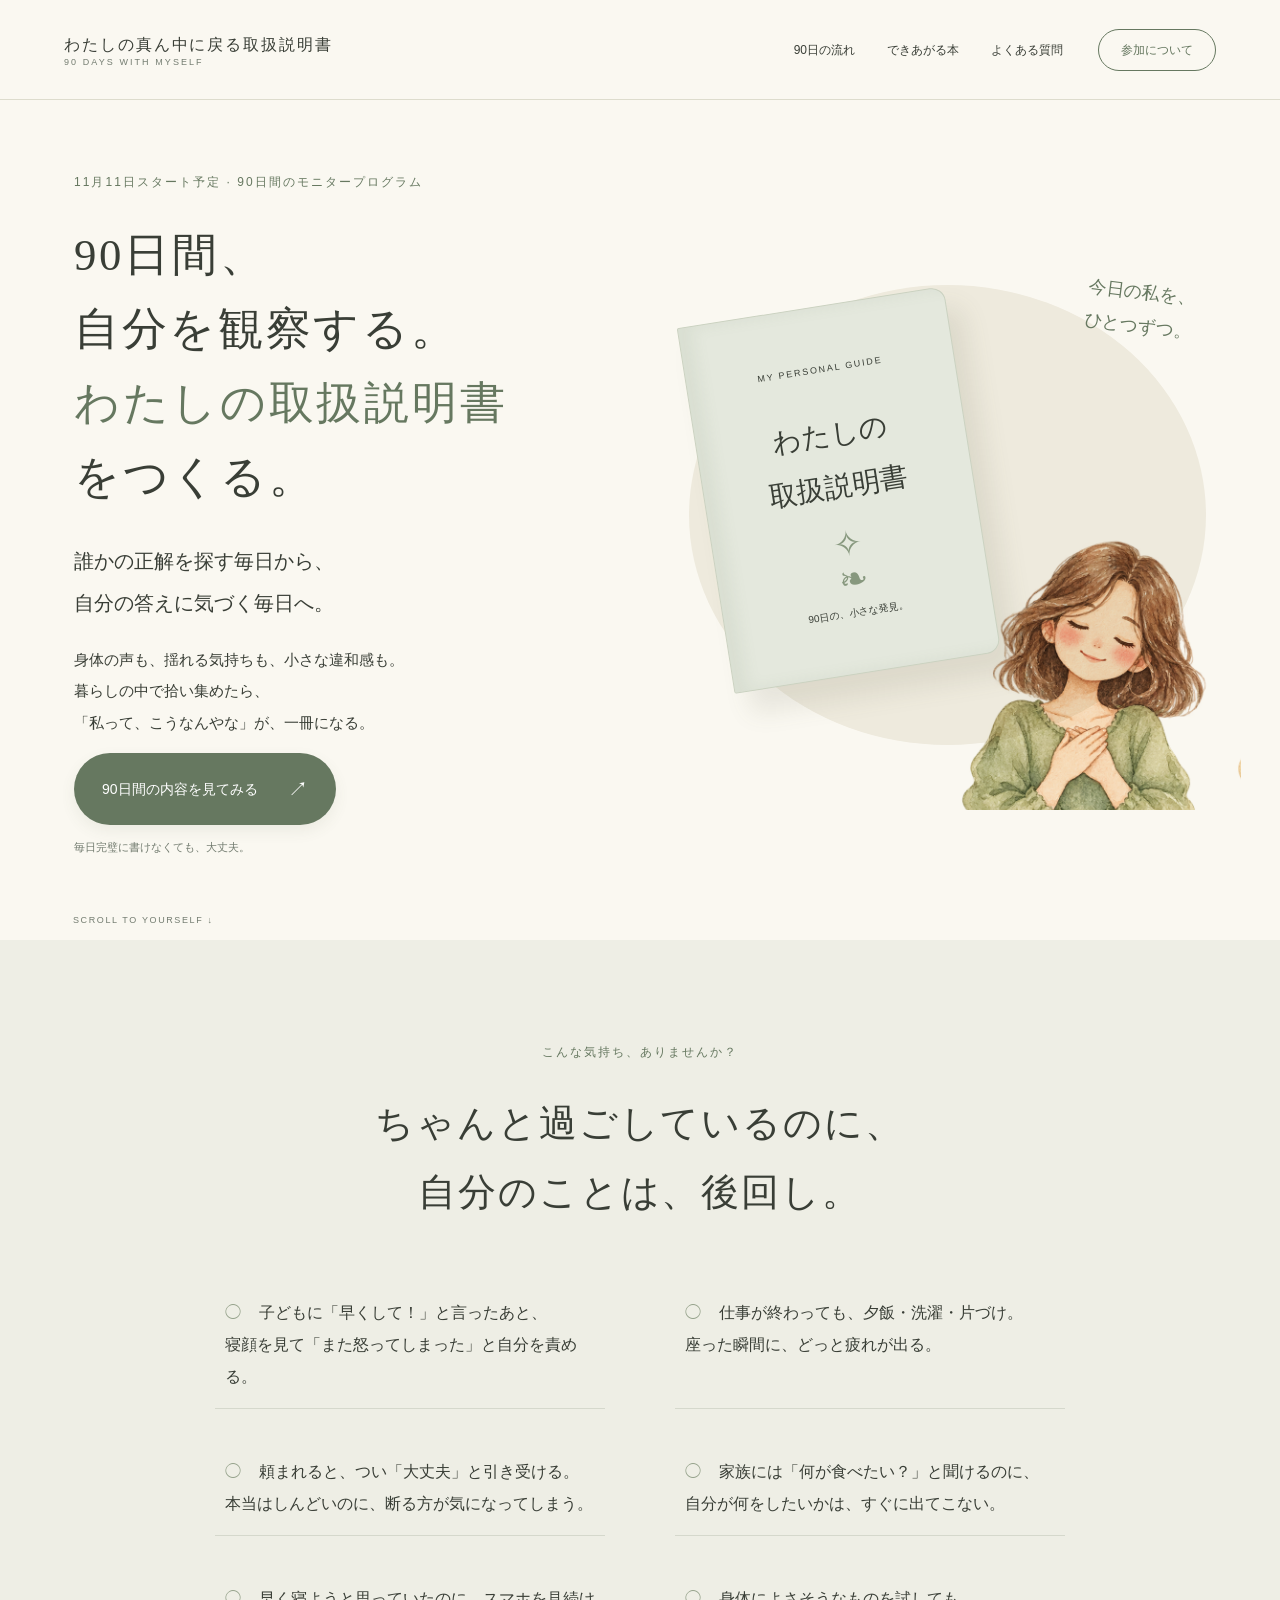
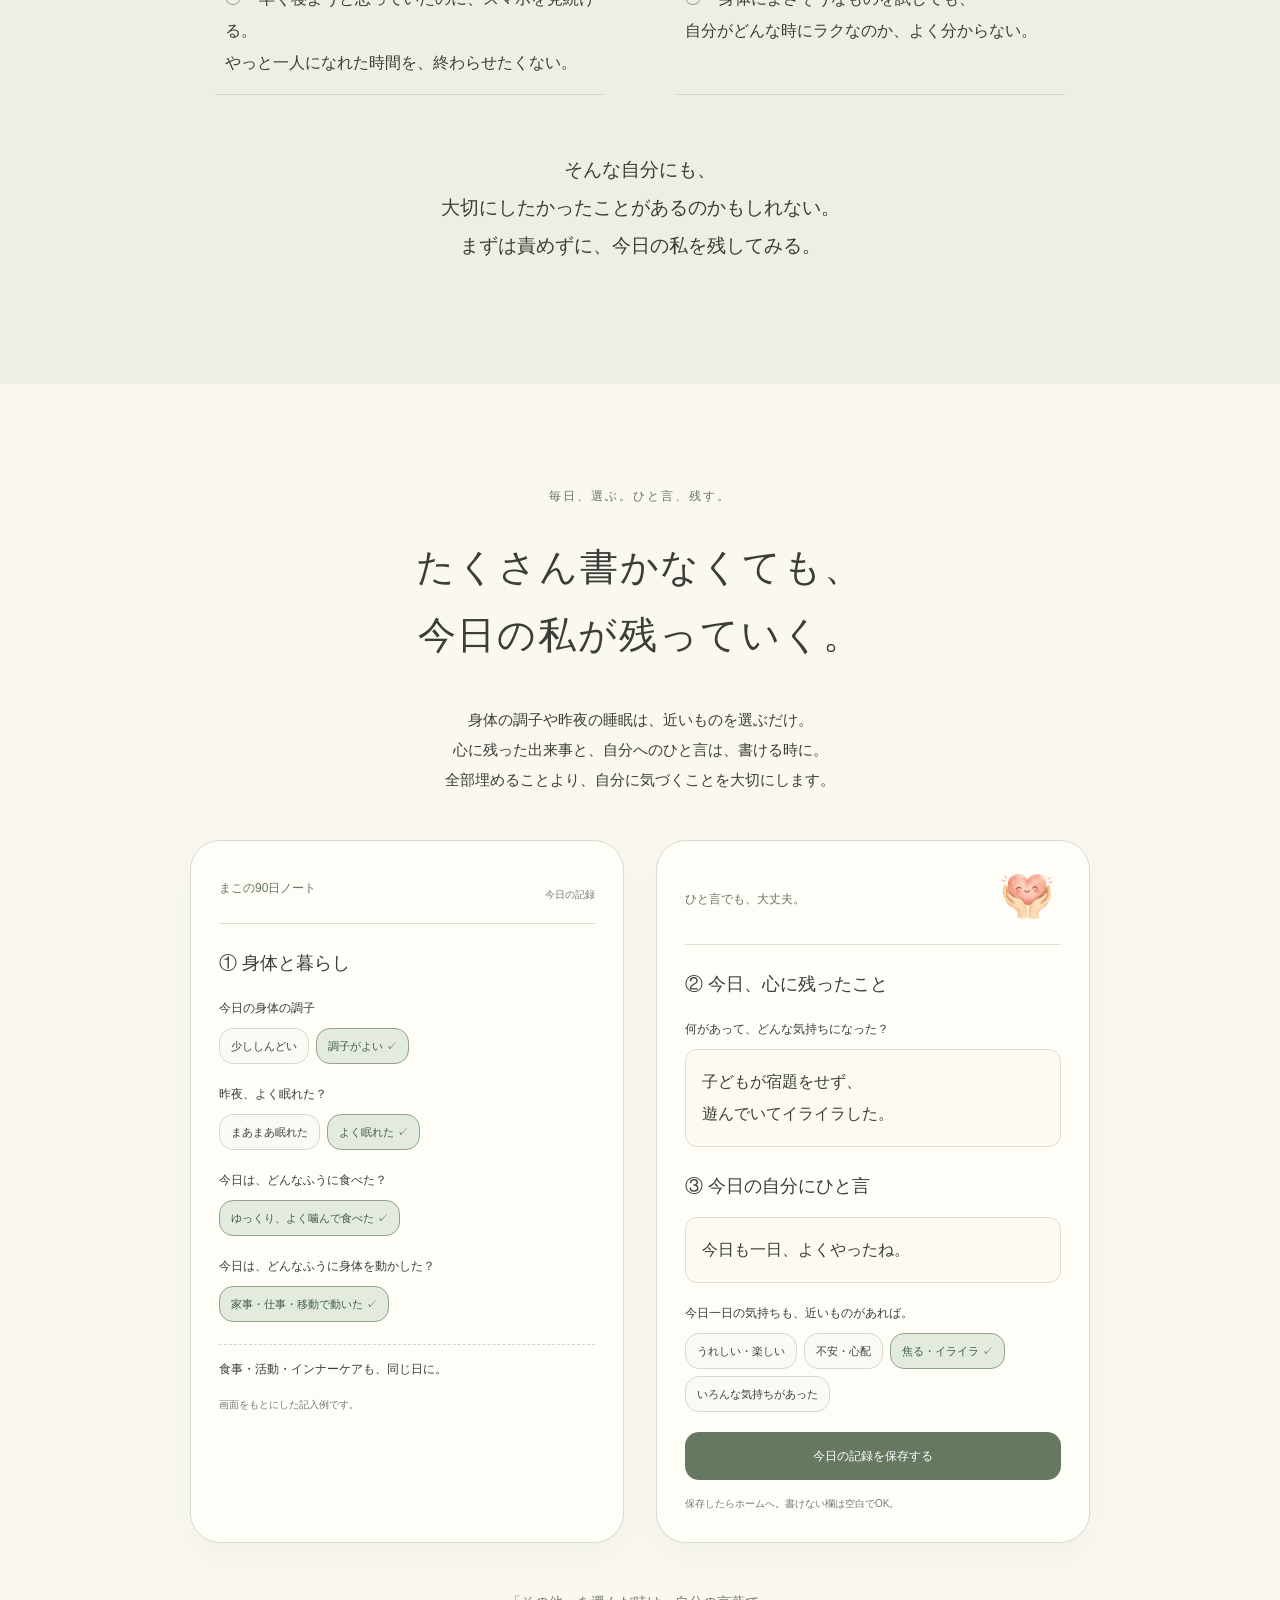
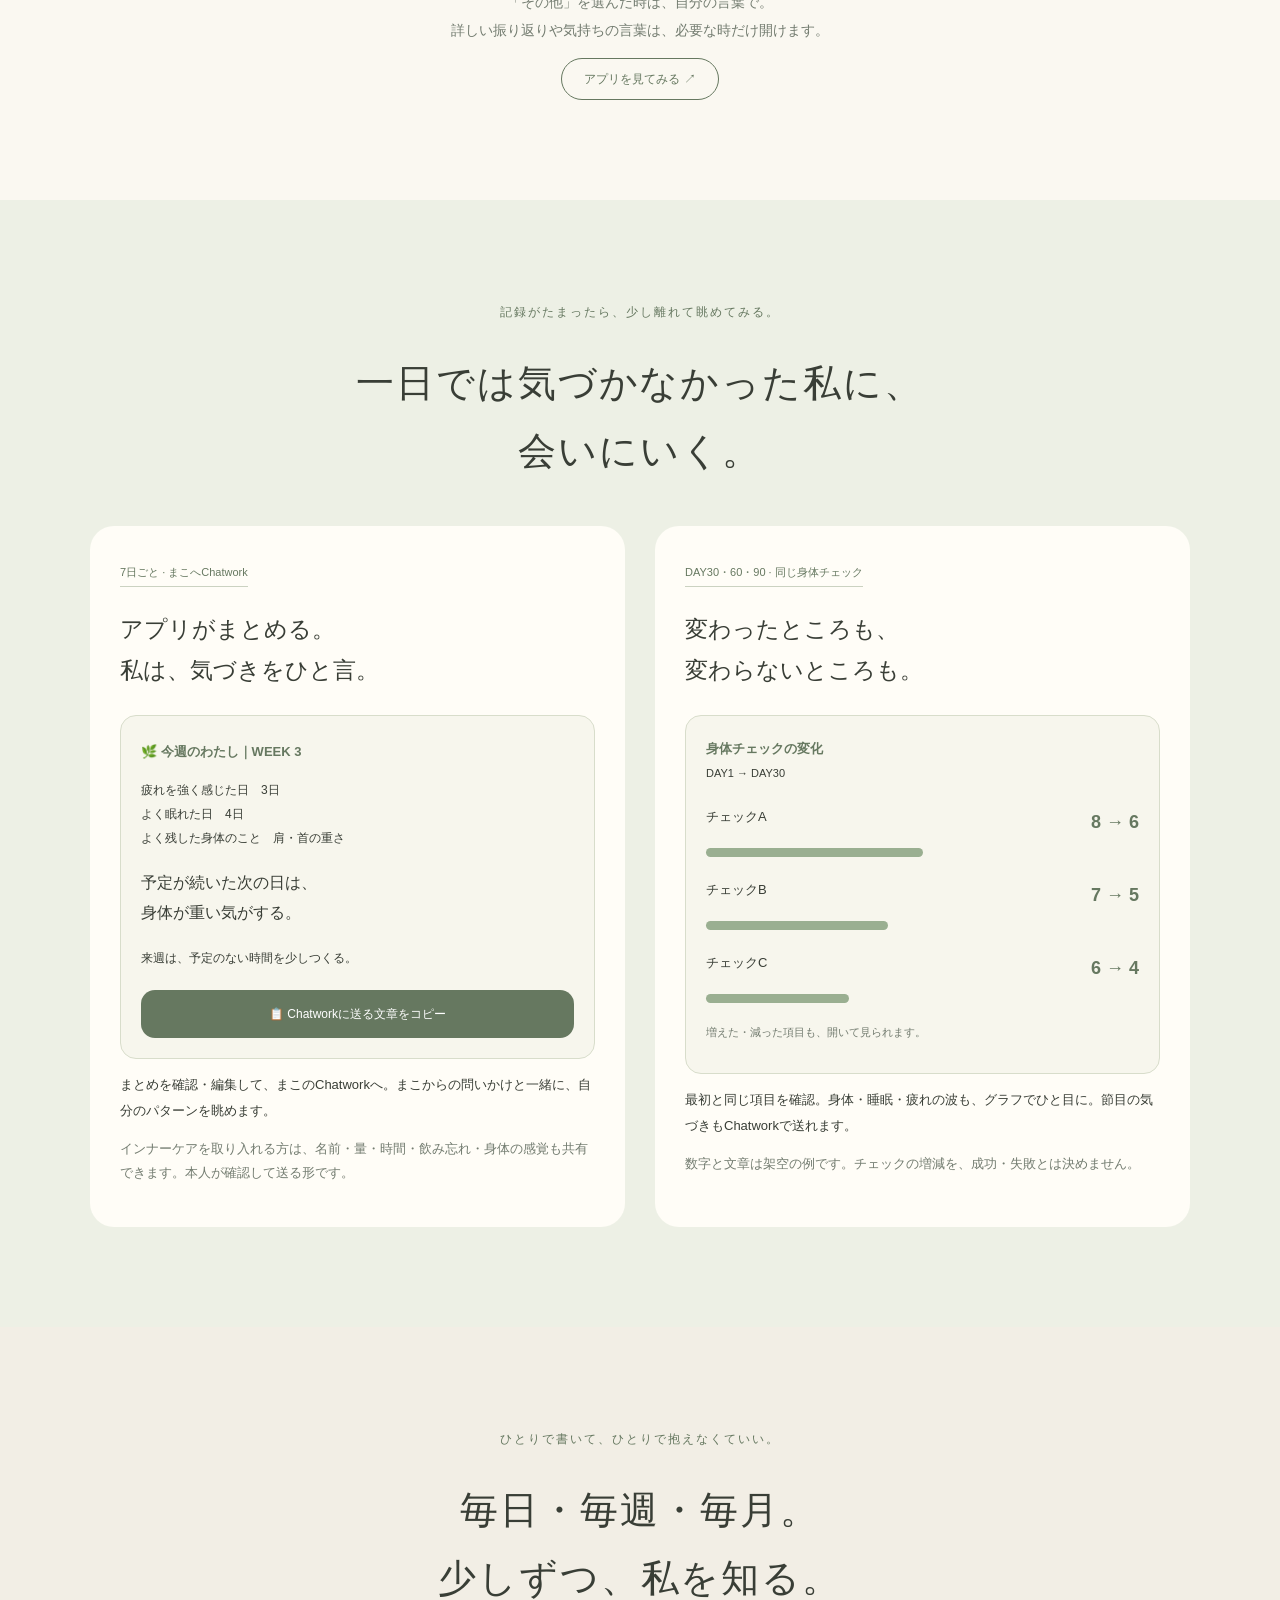
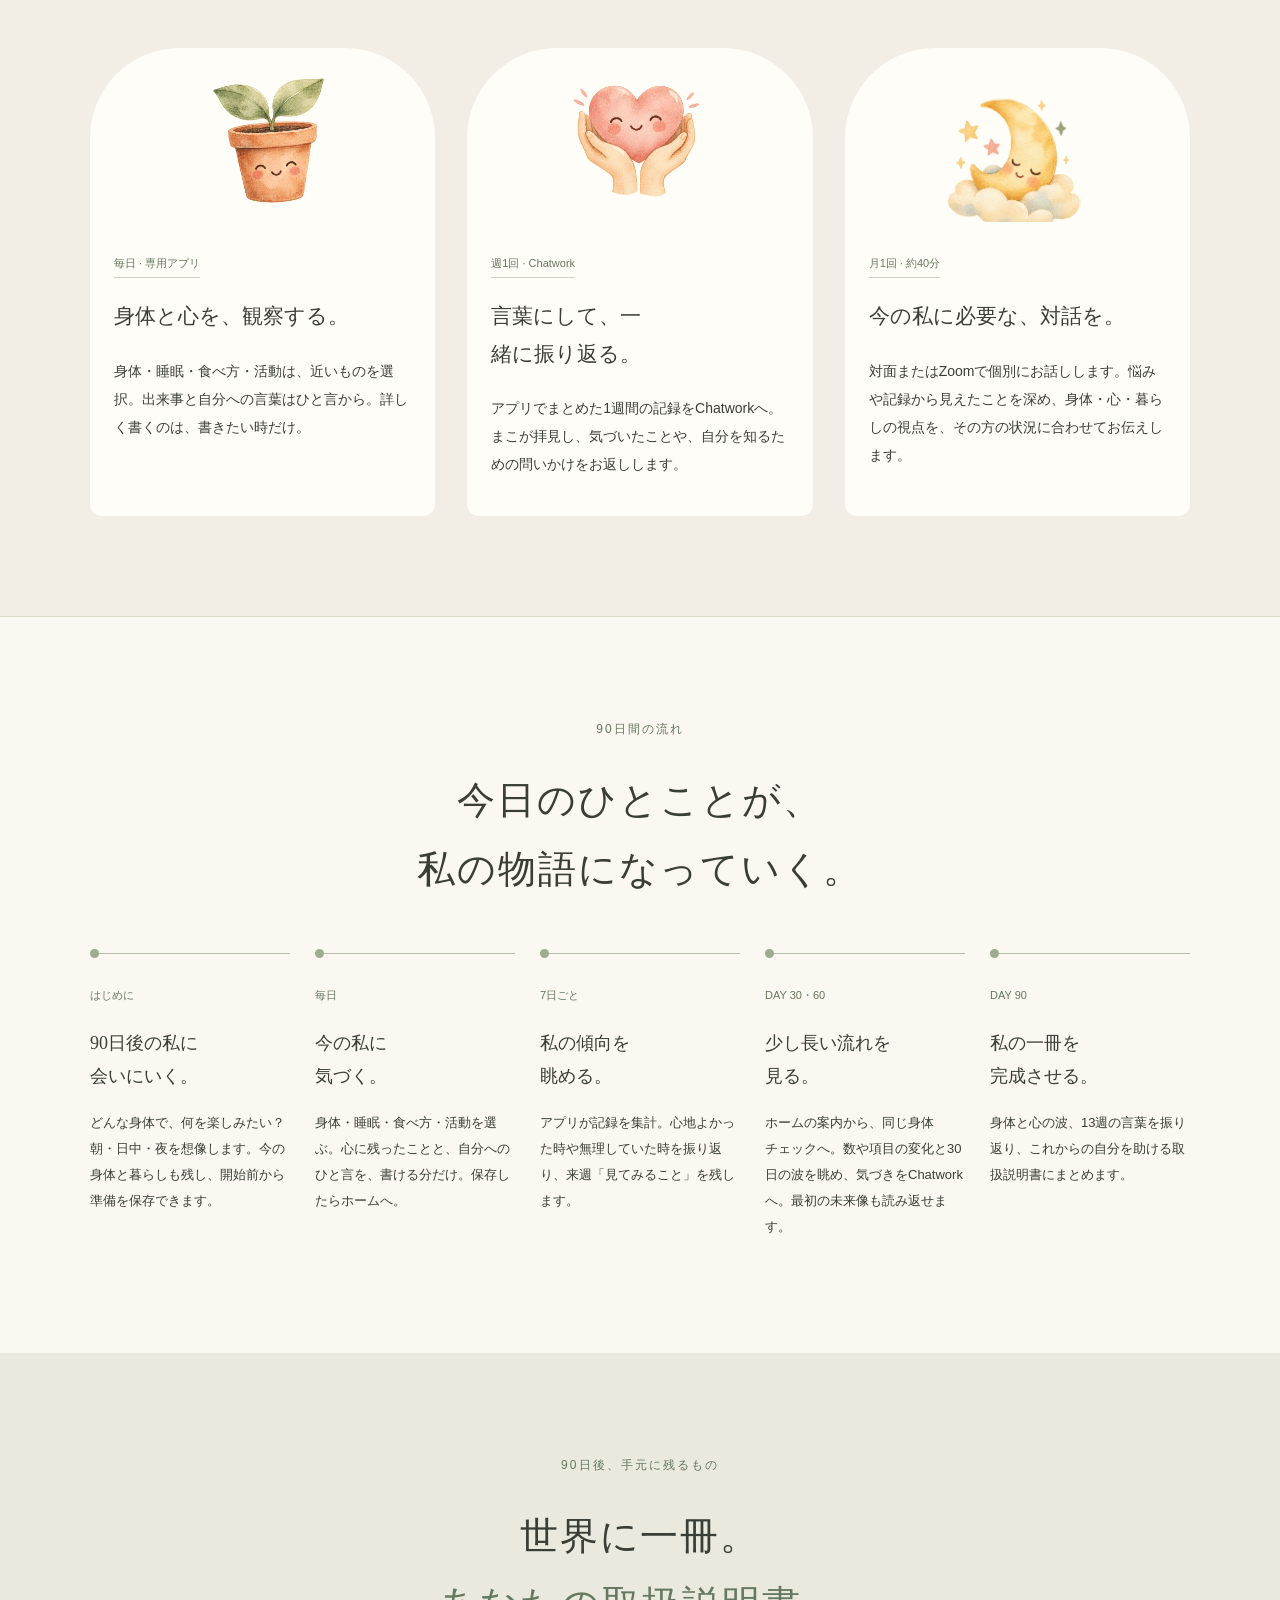
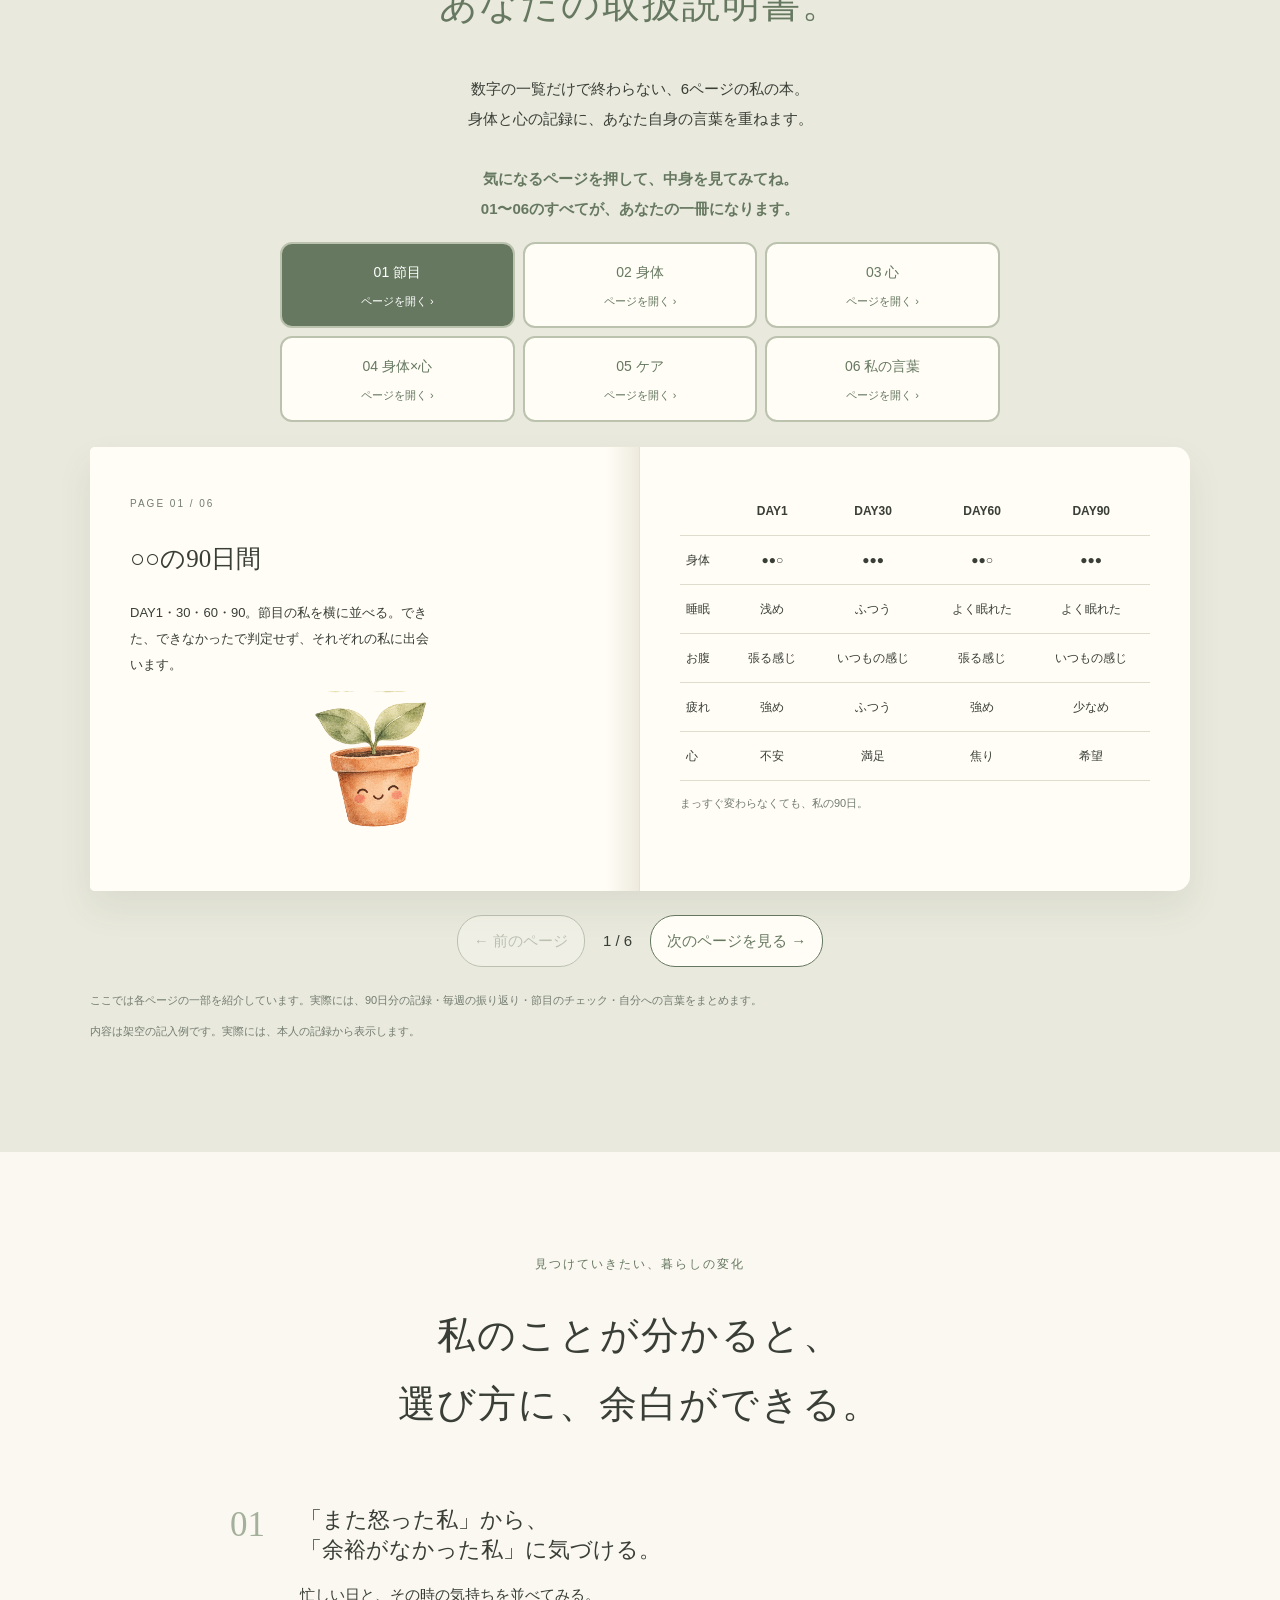
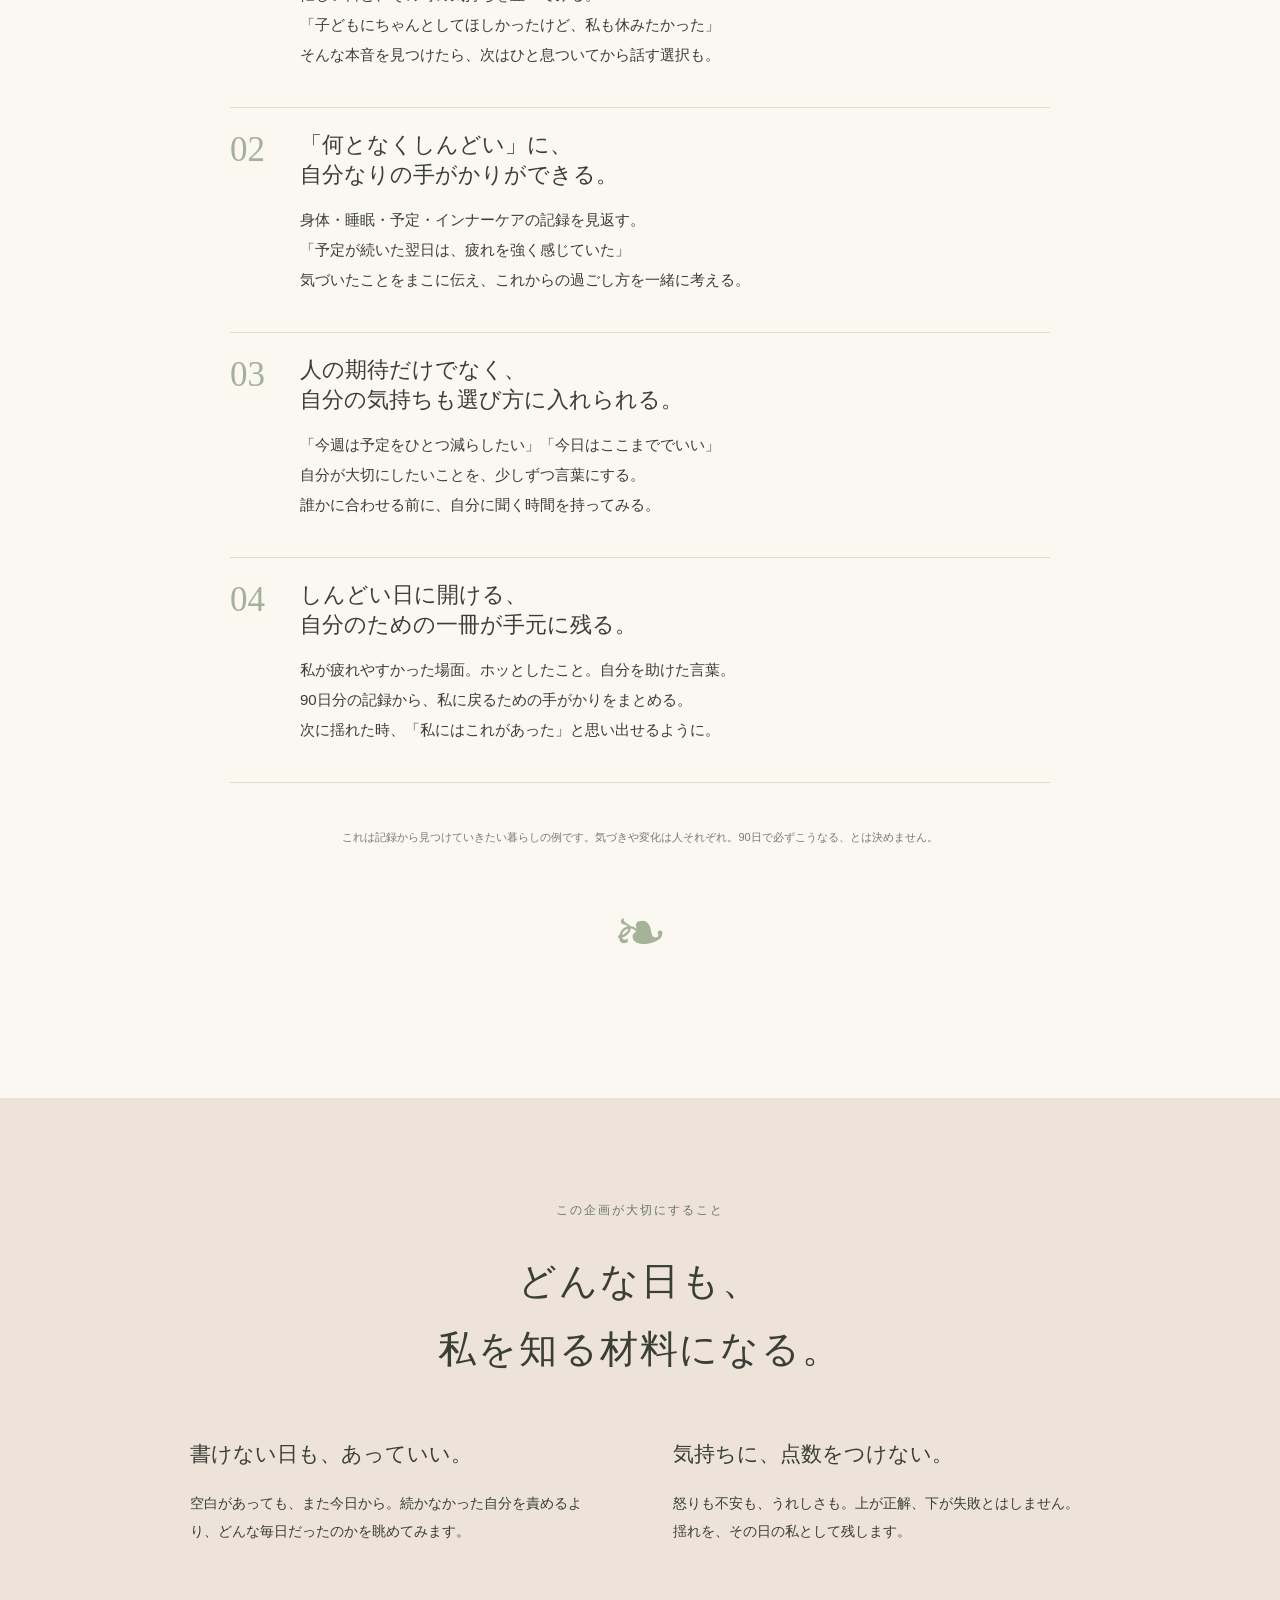
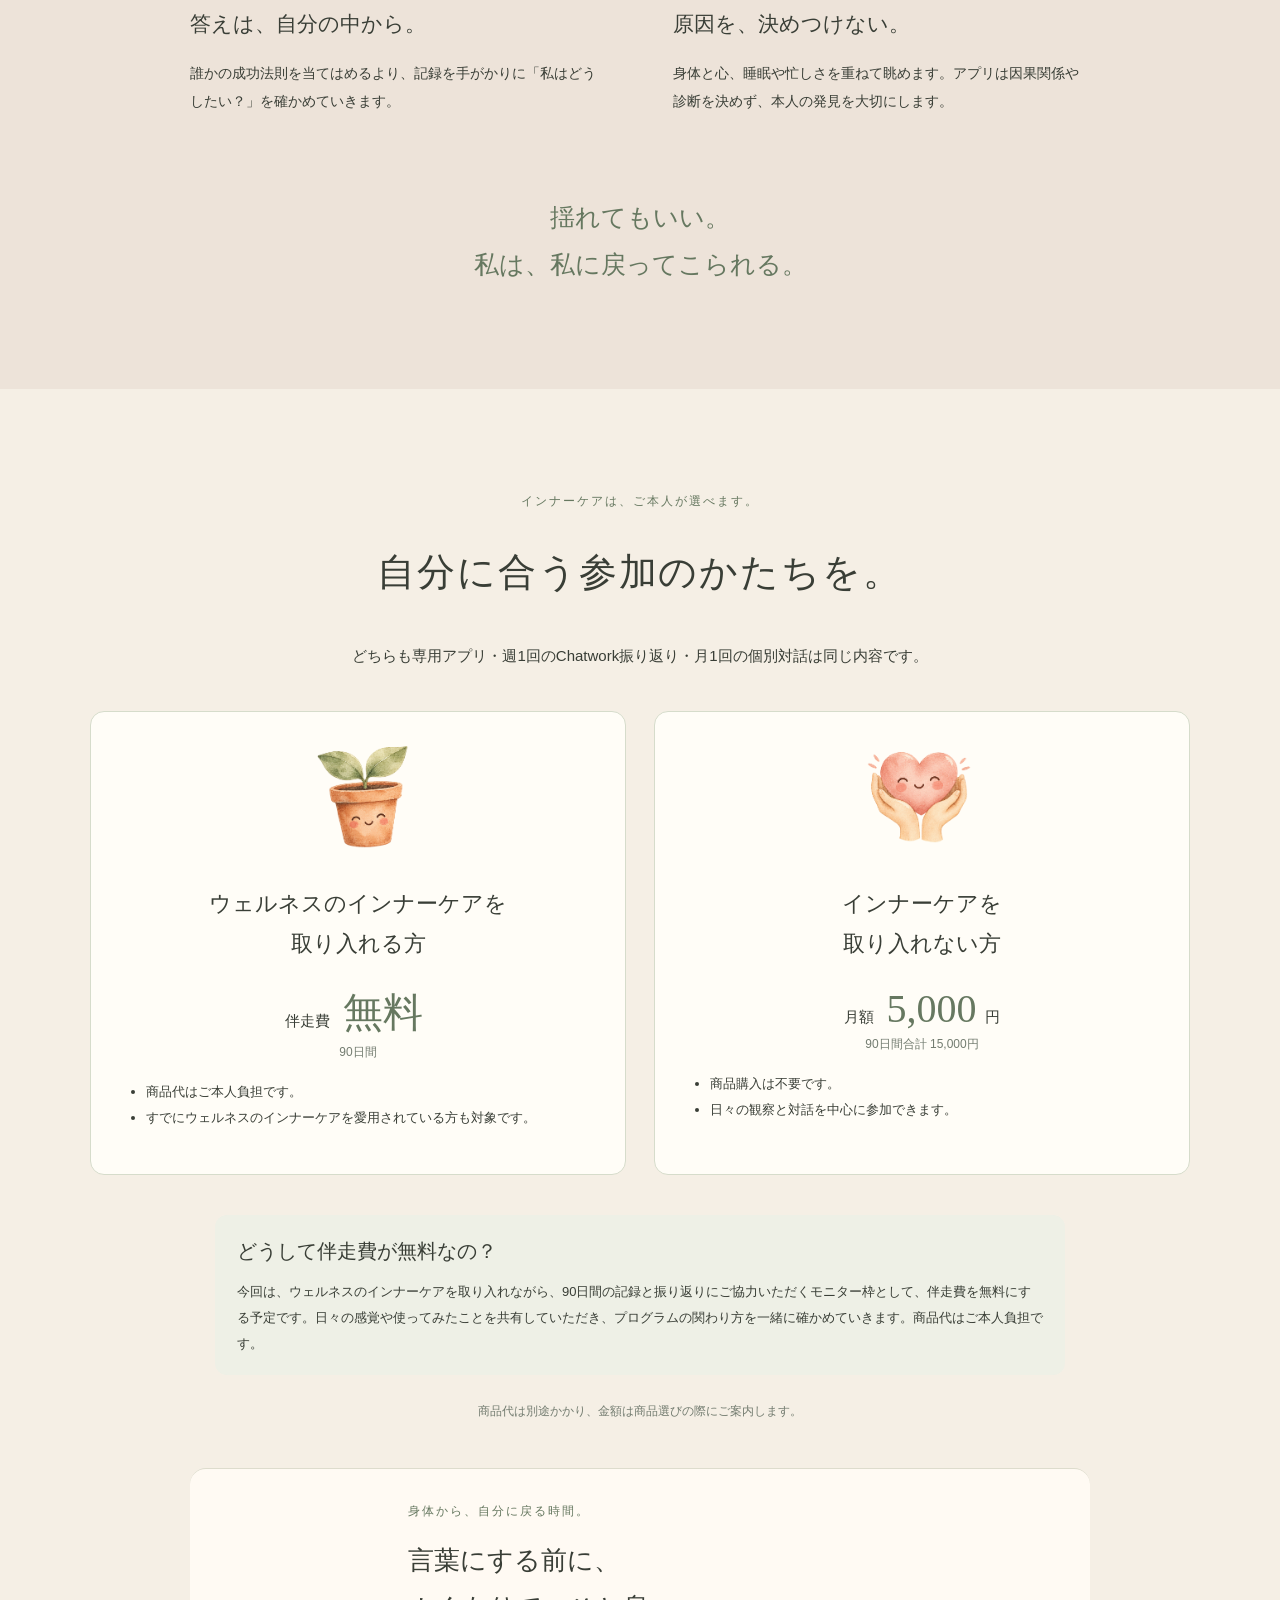
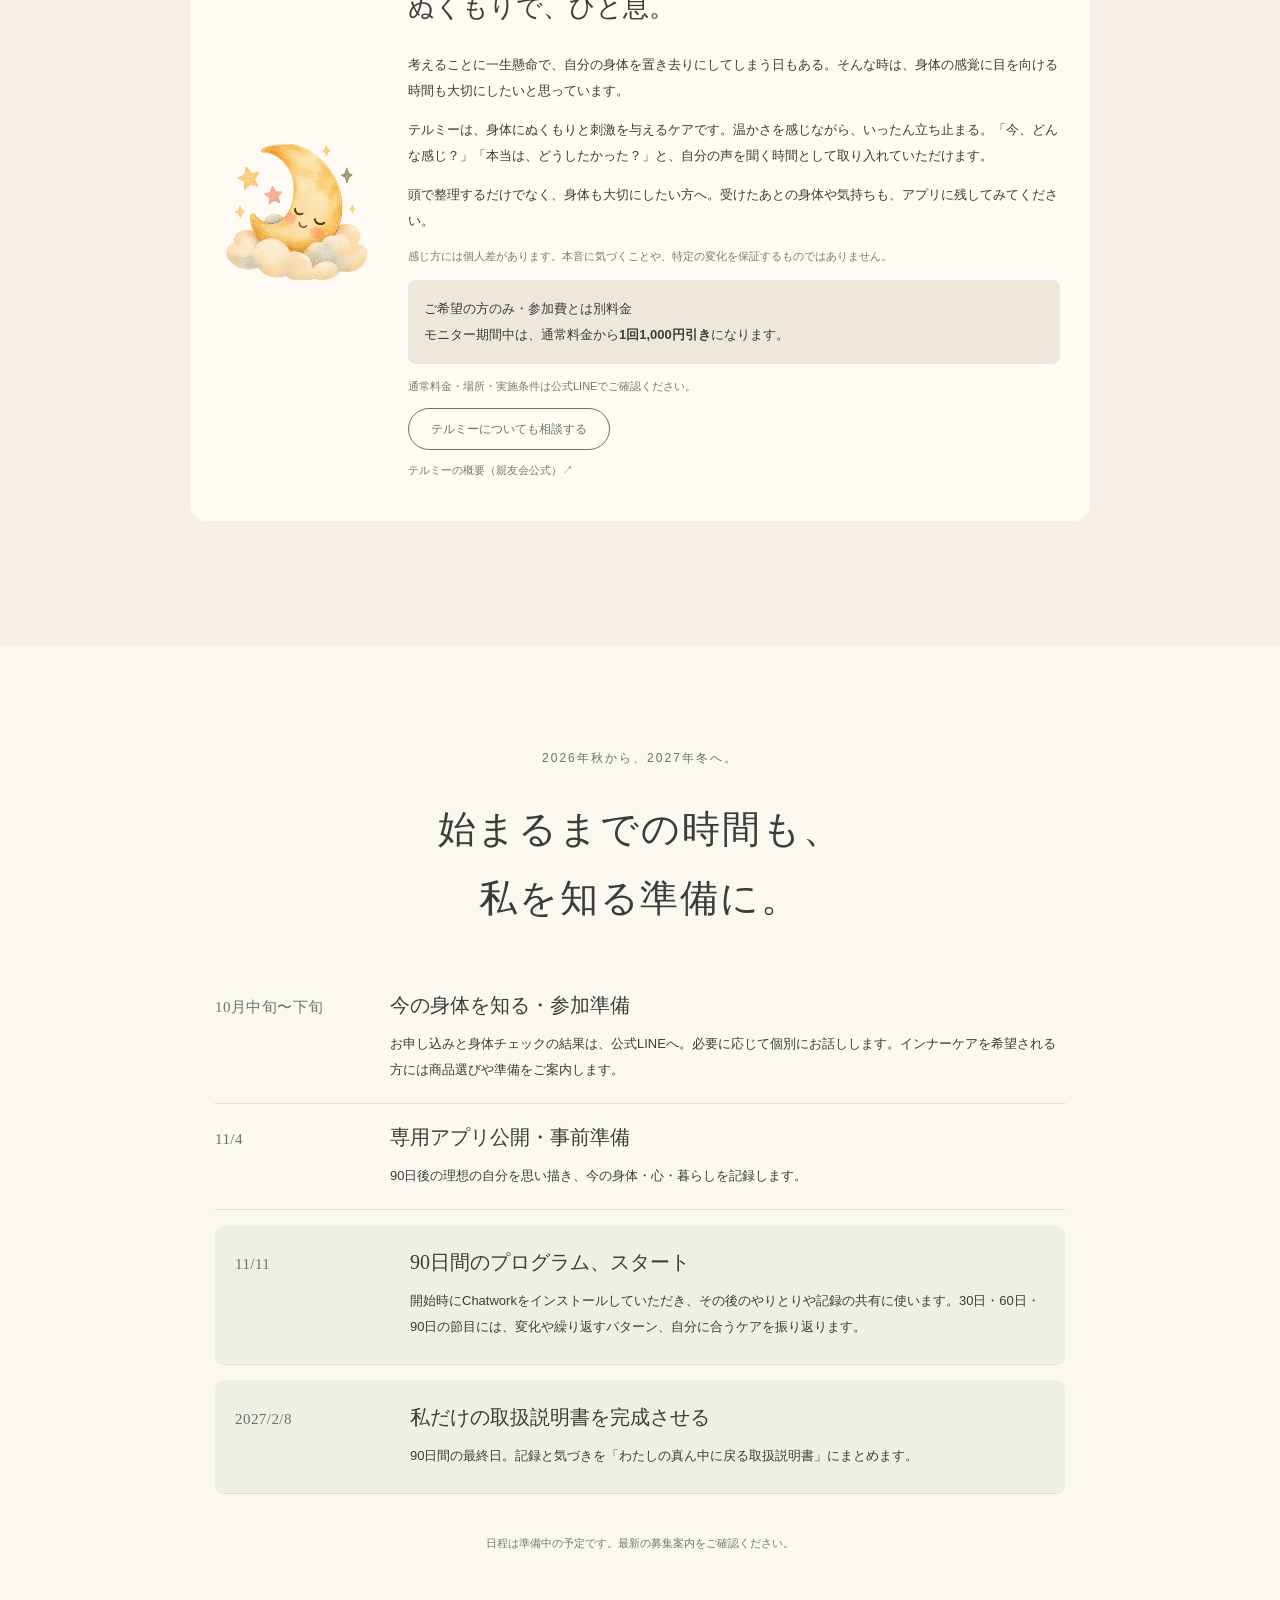
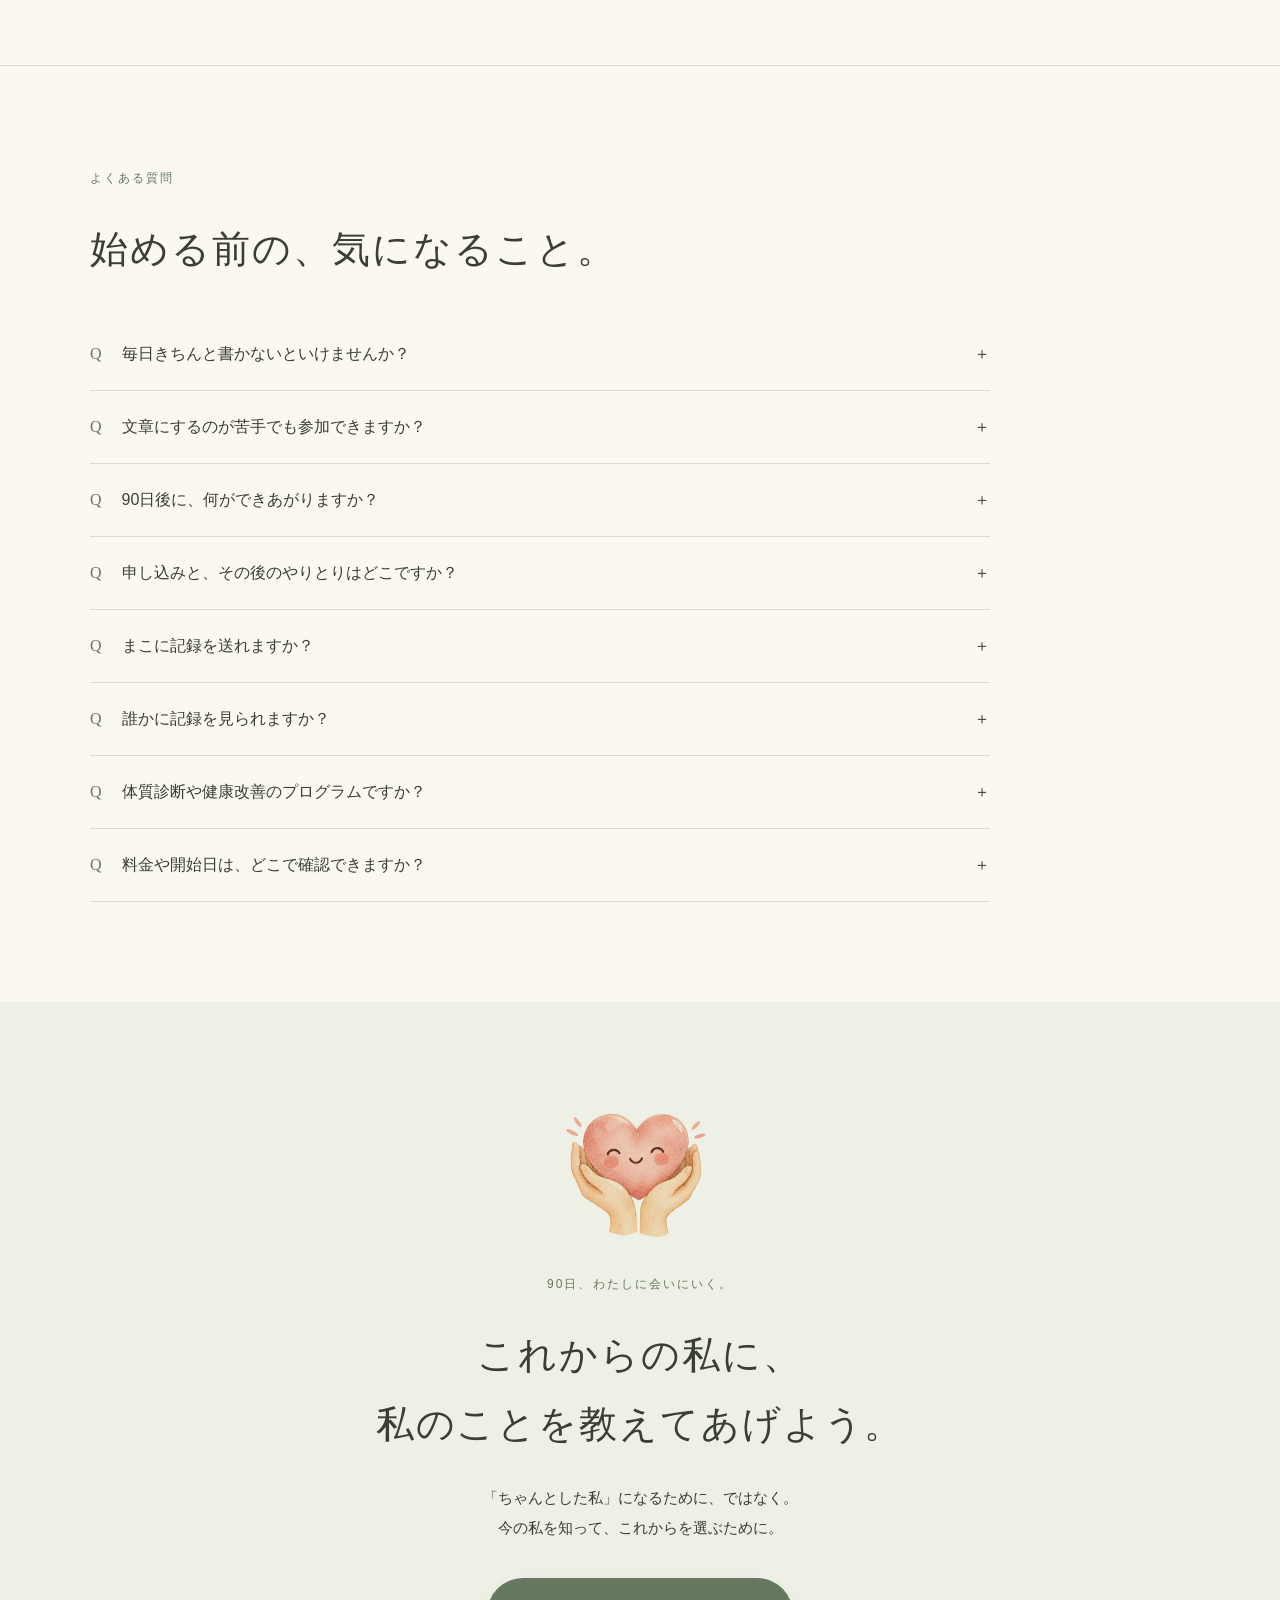
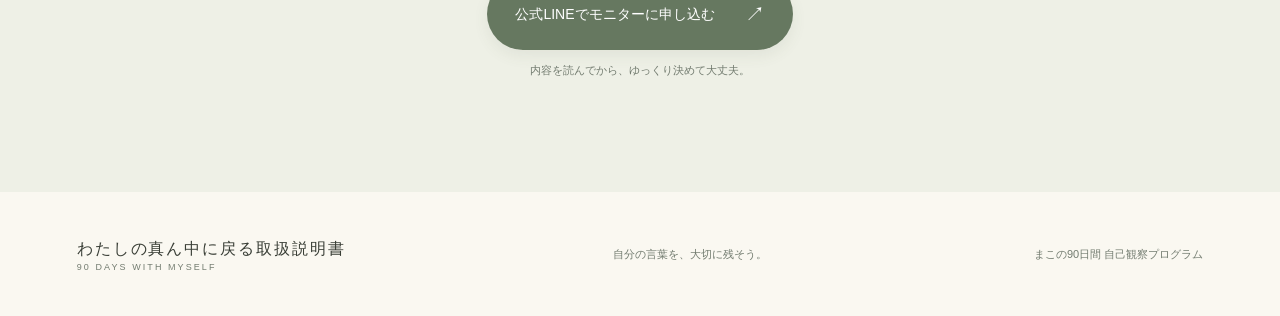
==== commit 297a4e4b: "Use official LINE for applications and Chatwork during program" ====
--- a/lp.html
+++ b/lp.html
@@ -9,5 +9,5 @@
 <section id="book" class="section book-section"><div class="book-heading"><p class="eyebrow">90日後、手元に残るもの</p><h2>世界に一冊。<br><em>あなたの取扱説明書。</em></h2><p>数字の一覧だけで終わらない、6ページの私の本。<br>身体と心の記録に、あなた自身の言葉を重ねます。</p></div><div class="book-preview"><p class="book-instruction">気になるページを押して、中身を見てみてね。<br>01〜06のすべてが、あなたの一冊になります。</p><div class="book-tabs" role="tablist" aria-label="取扱説明書の6ページ"><button role="tab" aria-selected="true" data-page="0">01 節目</button><button role="tab" aria-selected="false" data-page="1">02 身体</button><button role="tab" aria-selected="false" data-page="2">03 心</button><button role="tab" aria-selected="false" data-page="3">04 身体×心</button><button role="tab" aria-selected="false" data-page="4">05 ケア</button><button role="tab" aria-selected="false" data-page="5">06 私の言葉</button></div><div class="open-book"><div class="book-left"><small id="page-number">PAGE 01 / 06</small><h3 id="page-title">○○の90日間</h3><p id="page-description">DAY1・30・60・90。節目の私を横に並べる。できた、できなかったで判定せず、それぞれの私に出会います。</p><svg class="water plant" viewBox="0 64 640 576" aria-hidden="true"><image href="watercolor-notes.png" width="1280" height="1280" x="0" y="-640"/></svg></div><div class="book-right" id="page-content"></div></div><div class="book-controls"><button type="button" id="book-prev">← 前のページ</button><span id="book-position" aria-live="polite">1 / 6</span><button type="button" id="book-next">次のページを見る →</button></div><p class="micro">ここでは各ページの一部を紹介しています。実際には、90日分の記録・毎週の振り返り・節目のチェック・自分への言葉をまとめます。</p><p class="micro">内容は架空の記入例です。実際には、本人の記録から表示します。</p></div></section>
 <section class="section changes"><p class="eyebrow">見つけていきたい、暮らしの変化</p><h2>私のことが分かると、<br>選び方に、余白ができる。</h2><div class="change-list"><article><span>01</span><div><h3>「また怒った私」から、<br>「余裕がなかった私」に気づける。</h3><p>忙しい日と、その時の気持ちを並べてみる。<br>「子どもにちゃんとしてほしかったけど、私も休みたかった」<br>そんな本音を見つけたら、次はひと息ついてから話す選択も。</p></div></article><article><span>02</span><div><h3>「何となくしんどい」に、<br>自分なりの手がかりができる。</h3><p>身体・睡眠・予定・インナーケアの記録を見返す。<br>「予定が続いた翌日は、疲れを強く感じていた」<br>気づいたことをまこに伝え、これからの過ごし方を一緒に考える。</p></div></article><article><span>03</span><div><h3>人の期待だけでなく、<br>自分の気持ちも選び方に入れられる。</h3><p>「今週は予定をひとつ減らしたい」「今日はここまででいい」<br>自分が大切にしたいことを、少しずつ言葉にする。<br>誰かに合わせる前に、自分に聞く時間を持ってみる。</p></div></article><article><span>04</span><div><h3>しんどい日に開ける、<br>自分のための一冊が手元に残る。</h3><p>私が疲れやすかった場面。ホッとしたこと。自分を助けた言葉。<br>90日分の記録から、私に戻るための手がかりをまとめる。<br>次に揺れた時、「私にはこれがあった」と思い出せるように。</p></div></article></div><p class="micro">これは記録から見つけていきたい暮らしの例です。気づきや変化は人それぞれ。90日で必ずこうなる、とは決めません。</p></section>
 <section class="philosophy section"><p class="eyebrow">この企画が大切にすること</p><h2>どんな日も、<br>私を知る材料になる。</h2><div class="principles"><article><h3>書けない日も、あっていい。</h3><p>空白があっても、また今日から。続かなかった自分を責めるより、どんな毎日だったのかを眺めてみます。</p></article><article><h3>気持ちに、点数をつけない。</h3><p>怒りも不安も、うれしさも。上が正解、下が失敗とはしません。揺れを、その日の私として残します。</p></article><article><h3>答えは、自分の中から。</h3><p>誰かの成功法則を当てはめるより、記録を手がかりに「私はどうしたい？」を確かめていきます。</p></article><article><h3>原因を、決めつけない。</h3><p>身体と心、睡眠や忙しさを重ねて眺めます。アプリは因果関係や診断を決めず、本人の発見を大切にします。</p></article></div><p class="handwriting">揺れてもいい。<br>私は、私に戻ってこられる。</p></section>
-<section id="price" class="section pricing"><p class="eyebrow">インナーケアは、ご本人が選べます。</p><h2>自分に合う参加のかたちを。</h2><p>どちらも専用アプリ・週1回のChatwork振り返り・月1回の個別対話は同じ内容です。</p><div class="price-grid"><article><svg class="water plant" viewBox="0 64 640 576" aria-hidden="true"><image href="watercolor-notes.png" width="1280" height="1280" x="0" y="-640"/></svg><h3>ウェルネスのインナーケアを<br>取り入れる方</h3><p class="price">伴走費 <strong>無料</strong><span>90日間</span></p><ul><li>商品代はご本人負担です。</li><li>すでにウェルネスのインナーケアを愛用されている方も対象です。</li></ul></article><article><svg class="water heart" viewBox="0 64 640 576" aria-hidden="true"><image href="watercolor-notes.png" width="1280" height="1280" x="-640" y="-640"/></svg><h3>インナーケアを<br>取り入れない方</h3><p class="price">月額 <strong>5,000</strong>円<span>90日間合計 15,000円</span></p><ul><li>商品購入は不要です。</li><li>日々の観察と対話を中心に参加できます。</li></ul></article></div><div class="free-reason"><h3>どうして伴走費が無料なの？</h3><p>今回は、ウェルネスのインナーケアを取り入れながら、90日間の記録と振り返りにご協力いただくモニター枠として、伴走費を無料にする予定です。日々の感覚や使ってみたことを共有していただき、プログラムの関わり方を一緒に確かめていきます。商品代はご本人負担です。</p></div><p class="price-caution">商品代は別途かかり、金額は商品選びの際にご案内します。</p><section class="thermie thermie-panel"><svg class="water moon" viewBox="0 0 640 640" aria-hidden="true"><image href="watercolor-notes.png" width="1280" height="1280" x="-640" y="0"/></svg><div><p class="eyebrow">身体から、自分に戻る時間。</p><h3>言葉にする前に、<br>ぬくもりで、ひと息。</h3><p>考えることに一生懸命で、自分の身体を置き去りにしてしまう日もある。そんな時は、身体の感覚に目を向ける時間も大切にしたいと思っています。</p><p>テルミーは、身体にぬくもりと刺激を与えるケアです。温かさを感じながら、いったん立ち止まる。「今、どんな感じ？」「本当は、どうしたかった？」と、自分の声を聞く時間として取り入れていただけます。</p><p>頭で整理するだけでなく、身体も大切にしたい方へ。受けたあとの身体や気持ちも、アプリに残してみてください。</p><p class="micro">感じ方には個人差があります。本音に気づくことや、特定の変化を保証するものではありません。</p><p class="thermie-offer">ご希望の方のみ・参加費とは別料金<br>モニター期間中は、通常料金から<strong>1回1,000円引き</strong>になります。</p><p class="micro">通常料金・場所・実施条件はChatworkでご確認ください。</p><a class="mini" href="#join">テルミーについても相談する</a><p class="micro"><a href="https://www.ito-thermie.or.jp/remedy/overview.html" target="_blank" rel="noopener">テルミーの概要（親友会公式）↗</a></p></div></section></section><section class="section schedule"><p class="eyebrow">2026年秋から、2027年冬へ。</p><h2>始まるまでの時間も、<br>私を知る準備に。</h2><div class="schedule-list"><article><span>10月中旬〜下旬</span><div><h3>今の身体を知る・参加準備</h3><p>身体チェックの結果を公式Chatworkへ。必要に応じて個別にお話しします。インナーケアを希望される方には商品選びや準備をご案内します。</p></div></article><article><span>11/4</span><div><h3>専用アプリ公開・事前準備</h3><p>90日後の理想の自分を思い描き、今の身体・心・暮らしを記録します。</p></div></article><article class="important"><span>11/11</span><div><h3>90日間のプログラム、スタート</h3><p>30日・60日・90日の節目に、変化や繰り返すパターン、自分に合うケアを振り返ります。</p></div></article><article class="important"><span>2027/2/8</span><div><h3>私だけの取扱説明書を完成させる</h3><p>90日間の最終日。記録と気づきを「わたしの真ん中に戻る取扱説明書」にまとめます。</p></div></article></div><p class="micro">日程は準備中の予定です。最新の募集案内をご確認ください。</p></section><section id="faq" class="section faq"><p class="eyebrow">よくある質問</p><h2>始める前の、気になること。</h2><details><summary>毎日きちんと書かないといけませんか？</summary><p>毎日完璧に書く必要はありません。選択するだけの日や空白の日があっても大丈夫。書ける日に戻ってきてください。</p></details><details><summary>文章にするのが苦手でも参加できますか？</summary><p>体調や気持ちは選択式で残せます。自由記入には例があるので、ひと言から始められます。「その他」は自由に書けます。気持ちは身近な言葉から選べて、合うものがなければ選ばなくても大丈夫。詳しい問いは、書きたい時だけ開けます。</p></details><details><summary>90日後に、何ができあがりますか？</summary><p>節目の比較、身体、心、身体と心の重なり、自分にしてあげたこと、これからの自分への言葉をまとめた6ページの取扱説明書です。印刷・PDF保存もできます。</p></details><details><summary>まこに記録を送れますか？</summary><p>週のまとめと30日ごとの振り返りをアプリで作れます。身体・睡眠・気持ちや本人の気づきを確認・編集してコピーし、まこのChatworkに貼り付けて送ります。インナーケアの飲用記録と身体の感覚も含められます。</p></details><details><summary>誰かに記録を見られますか？</summary><p>現在のアプリは、使っているブラウザに記録を保存します。Chatworkに送る文章は、ご自身で確認して選べます。同じ端末・ブラウザを使う人には記録が見える場合があるため、自分の端末でご利用ください。</p></details><details><summary>体質診断や健康改善のプログラムですか？</summary><p>身体と心の感覚を自分で観察する企画です。体質や病気の診断、症状の改善を保証するものではありません。</p></details><details><summary>料金や開始日は、どこで確認できますか？</summary><p>11月11日スタートを予定しています。ウェルネスのインナーケアを取り入れる方は90日間の伴走費が無料（商品代はご本人負担）、取り入れない方は月額5,000円、90日間合計15,000円を予定しています。</p></details></section>
-<section id="join" class="section join"><svg class="water heart" viewBox="0 64 640 576" aria-hidden="true"><image href="watercolor-notes.png" width="1280" height="1280" x="-640" y="-640"/></svg><p class="eyebrow">90日、わたしに会いにいく。</p><h2>これからの私に、<br>私のことを教えてあげよう。</h2><p>「ちゃんとした私」になるために、ではなく。<br>今の私を知って、これからを選ぶために。</p><button class="button" id="apply">モニター参加についてChatworkで相談する <span>↗</span></button><p class="micro">内容を読んでから、ゆっくり決めて大丈夫。</p><div id="apply-info" class="apply-info" hidden role="status"><h3>まこへChatworkでご連絡ください。</h3><p>まことつながっているChatworkのトークに、下の文章を貼り付けてください。料金や開始日を確認してから、参加を決められます。</p><textarea aria-label="参加相談の文章" readonly>90日間の自己観察プログラムに興味があります。参加料金・開始日・申し込み方法を教えてください。</textarea><button id="copy" class="mini">相談の文章をコピー</button><p id="copy-status" class="micro"></p><p class="micro">この操作だけでは申し込み・送信は完了しません。</p></div></section></main><footer><a class="brand" href="#">わたしの真ん中に戻る取扱説明書<span>90 DAYS WITH MYSELF</span></a><p>自分の言葉を、大切に残そう。</p><small>まこの90日間 自己観察プログラム</small></footer><script src="lp-script.js"></script></body></html>
+<section id="price" class="section pricing"><p class="eyebrow">インナーケアは、ご本人が選べます。</p><h2>自分に合う参加のかたちを。</h2><p>どちらも専用アプリ・週1回のChatwork振り返り・月1回の個別対話は同じ内容です。</p><div class="price-grid"><article><svg class="water plant" viewBox="0 64 640 576" aria-hidden="true"><image href="watercolor-notes.png" width="1280" height="1280" x="0" y="-640"/></svg><h3>ウェルネスのインナーケアを<br>取り入れる方</h3><p class="price">伴走費 <strong>無料</strong><span>90日間</span></p><ul><li>商品代はご本人負担です。</li><li>すでにウェルネスのインナーケアを愛用されている方も対象です。</li></ul></article><article><svg class="water heart" viewBox="0 64 640 576" aria-hidden="true"><image href="watercolor-notes.png" width="1280" height="1280" x="-640" y="-640"/></svg><h3>インナーケアを<br>取り入れない方</h3><p class="price">月額 <strong>5,000</strong>円<span>90日間合計 15,000円</span></p><ul><li>商品購入は不要です。</li><li>日々の観察と対話を中心に参加できます。</li></ul></article></div><div class="free-reason"><h3>どうして伴走費が無料なの？</h3><p>今回は、ウェルネスのインナーケアを取り入れながら、90日間の記録と振り返りにご協力いただくモニター枠として、伴走費を無料にする予定です。日々の感覚や使ってみたことを共有していただき、プログラムの関わり方を一緒に確かめていきます。商品代はご本人負担です。</p></div><p class="price-caution">商品代は別途かかり、金額は商品選びの際にご案内します。</p><section class="thermie thermie-panel"><svg class="water moon" viewBox="0 0 640 640" aria-hidden="true"><image href="watercolor-notes.png" width="1280" height="1280" x="-640" y="0"/></svg><div><p class="eyebrow">身体から、自分に戻る時間。</p><h3>言葉にする前に、<br>ぬくもりで、ひと息。</h3><p>考えることに一生懸命で、自分の身体を置き去りにしてしまう日もある。そんな時は、身体の感覚に目を向ける時間も大切にしたいと思っています。</p><p>テルミーは、身体にぬくもりと刺激を与えるケアです。温かさを感じながら、いったん立ち止まる。「今、どんな感じ？」「本当は、どうしたかった？」と、自分の声を聞く時間として取り入れていただけます。</p><p>頭で整理するだけでなく、身体も大切にしたい方へ。受けたあとの身体や気持ちも、アプリに残してみてください。</p><p class="micro">感じ方には個人差があります。本音に気づくことや、特定の変化を保証するものではありません。</p><p class="thermie-offer">ご希望の方のみ・参加費とは別料金<br>モニター期間中は、通常料金から<strong>1回1,000円引き</strong>になります。</p><p class="micro">通常料金・場所・実施条件は公式LINEでご確認ください。</p><a class="mini" href="#join">テルミーについても相談する</a><p class="micro"><a href="https://www.ito-thermie.or.jp/remedy/overview.html" target="_blank" rel="noopener">テルミーの概要（親友会公式）↗</a></p></div></section></section><section class="section schedule"><p class="eyebrow">2026年秋から、2027年冬へ。</p><h2>始まるまでの時間も、<br>私を知る準備に。</h2><div class="schedule-list"><article><span>10月中旬〜下旬</span><div><h3>今の身体を知る・参加準備</h3><p>お申し込みと身体チェックの結果は、公式LINEへ。必要に応じて個別にお話しします。インナーケアを希望される方には商品選びや準備をご案内します。</p></div></article><article><span>11/4</span><div><h3>専用アプリ公開・事前準備</h3><p>90日後の理想の自分を思い描き、今の身体・心・暮らしを記録します。</p></div></article><article class="important"><span>11/11</span><div><h3>90日間のプログラム、スタート</h3><p>開始時にChatworkをインストールしていただき、その後のやりとりや記録の共有に使います。30日・60日・90日の節目には、変化や繰り返すパターン、自分に合うケアを振り返ります。</p></div></article><article class="important"><span>2027/2/8</span><div><h3>私だけの取扱説明書を完成させる</h3><p>90日間の最終日。記録と気づきを「わたしの真ん中に戻る取扱説明書」にまとめます。</p></div></article></div><p class="micro">日程は準備中の予定です。最新の募集案内をご確認ください。</p></section><section id="faq" class="section faq"><p class="eyebrow">よくある質問</p><h2>始める前の、気になること。</h2><details><summary>毎日きちんと書かないといけませんか？</summary><p>毎日完璧に書く必要はありません。選択するだけの日や空白の日があっても大丈夫。書ける日に戻ってきてください。</p></details><details><summary>文章にするのが苦手でも参加できますか？</summary><p>体調や気持ちは選択式で残せます。自由記入には例があるので、ひと言から始められます。「その他」は自由に書けます。気持ちは身近な言葉から選べて、合うものがなければ選ばなくても大丈夫。詳しい問いは、書きたい時だけ開けます。</p></details><details><summary>90日後に、何ができあがりますか？</summary><p>節目の比較、身体、心、身体と心の重なり、自分にしてあげたこと、これからの自分への言葉をまとめた6ページの取扱説明書です。印刷・PDF保存もできます。</p></details><details><summary>申し込みと、その後のやりとりはどこですか？</summary><p>お申し込みはまこの公式LINEで受け付けます。プログラム開始時にChatworkをインストールしていただき、開始後のやりとりと記録の共有はChatworkで行います。</p></details><details><summary>まこに記録を送れますか？</summary><p>週のまとめと30日ごとの振り返りをアプリで作れます。身体・睡眠・気持ちや本人の気づきを確認・編集してコピーし、まこのChatworkに貼り付けて送ります。インナーケアの飲用記録と身体の感覚も含められます。</p></details><details><summary>誰かに記録を見られますか？</summary><p>現在のアプリは、使っているブラウザに記録を保存します。Chatworkに送る文章は、ご自身で確認して選べます。同じ端末・ブラウザを使う人には記録が見える場合があるため、自分の端末でご利用ください。</p></details><details><summary>体質診断や健康改善のプログラムですか？</summary><p>身体と心の感覚を自分で観察する企画です。体質や病気の診断、症状の改善を保証するものではありません。</p></details><details><summary>料金や開始日は、どこで確認できますか？</summary><p>11月11日スタートを予定しています。ウェルネスのインナーケアを取り入れる方は90日間の伴走費が無料（商品代はご本人負担）、取り入れない方は月額5,000円、90日間合計15,000円を予定しています。</p></details></section>
+<section id="join" class="section join"><svg class="water heart" viewBox="0 64 640 576" aria-hidden="true"><image href="watercolor-notes.png" width="1280" height="1280" x="-640" y="-640"/></svg><p class="eyebrow">90日、わたしに会いにいく。</p><h2>これからの私に、<br>私のことを教えてあげよう。</h2><p>「ちゃんとした私」になるために、ではなく。<br>今の私を知って、これからを選ぶために。</p><button class="button" id="apply">公式LINEでモニターに申し込む <span>↗</span></button><p class="micro">内容を読んでから、ゆっくり決めて大丈夫。</p><div id="apply-info" class="apply-info" hidden role="status"><h3>お申し込みは、まこの公式LINEへ。</h3><p>まこの公式LINEに、下の文章を貼り付けてお送りください。開始時にChatworkをインストールしていただき、プログラム中のやりとりはChatworkで行います。</p><textarea aria-label="参加相談の文章" readonly>90日間のモニタープログラムに申し込みたいです。参加の案内をお願いします。</textarea><button id="copy" class="mini">申し込みの文章をコピー</button><p id="copy-status" class="micro"></p><p class="micro">この操作だけでは申し込み・送信は完了しません。</p></div></section></main><footer><a class="brand" href="#">わたしの真ん中に戻る取扱説明書<span>90 DAYS WITH MYSELF</span></a><p>自分の言葉を、大切に残そう。</p><small>まこの90日間 自己観察プログラム</small></footer><script src="lp-script.js"></script></body></html>
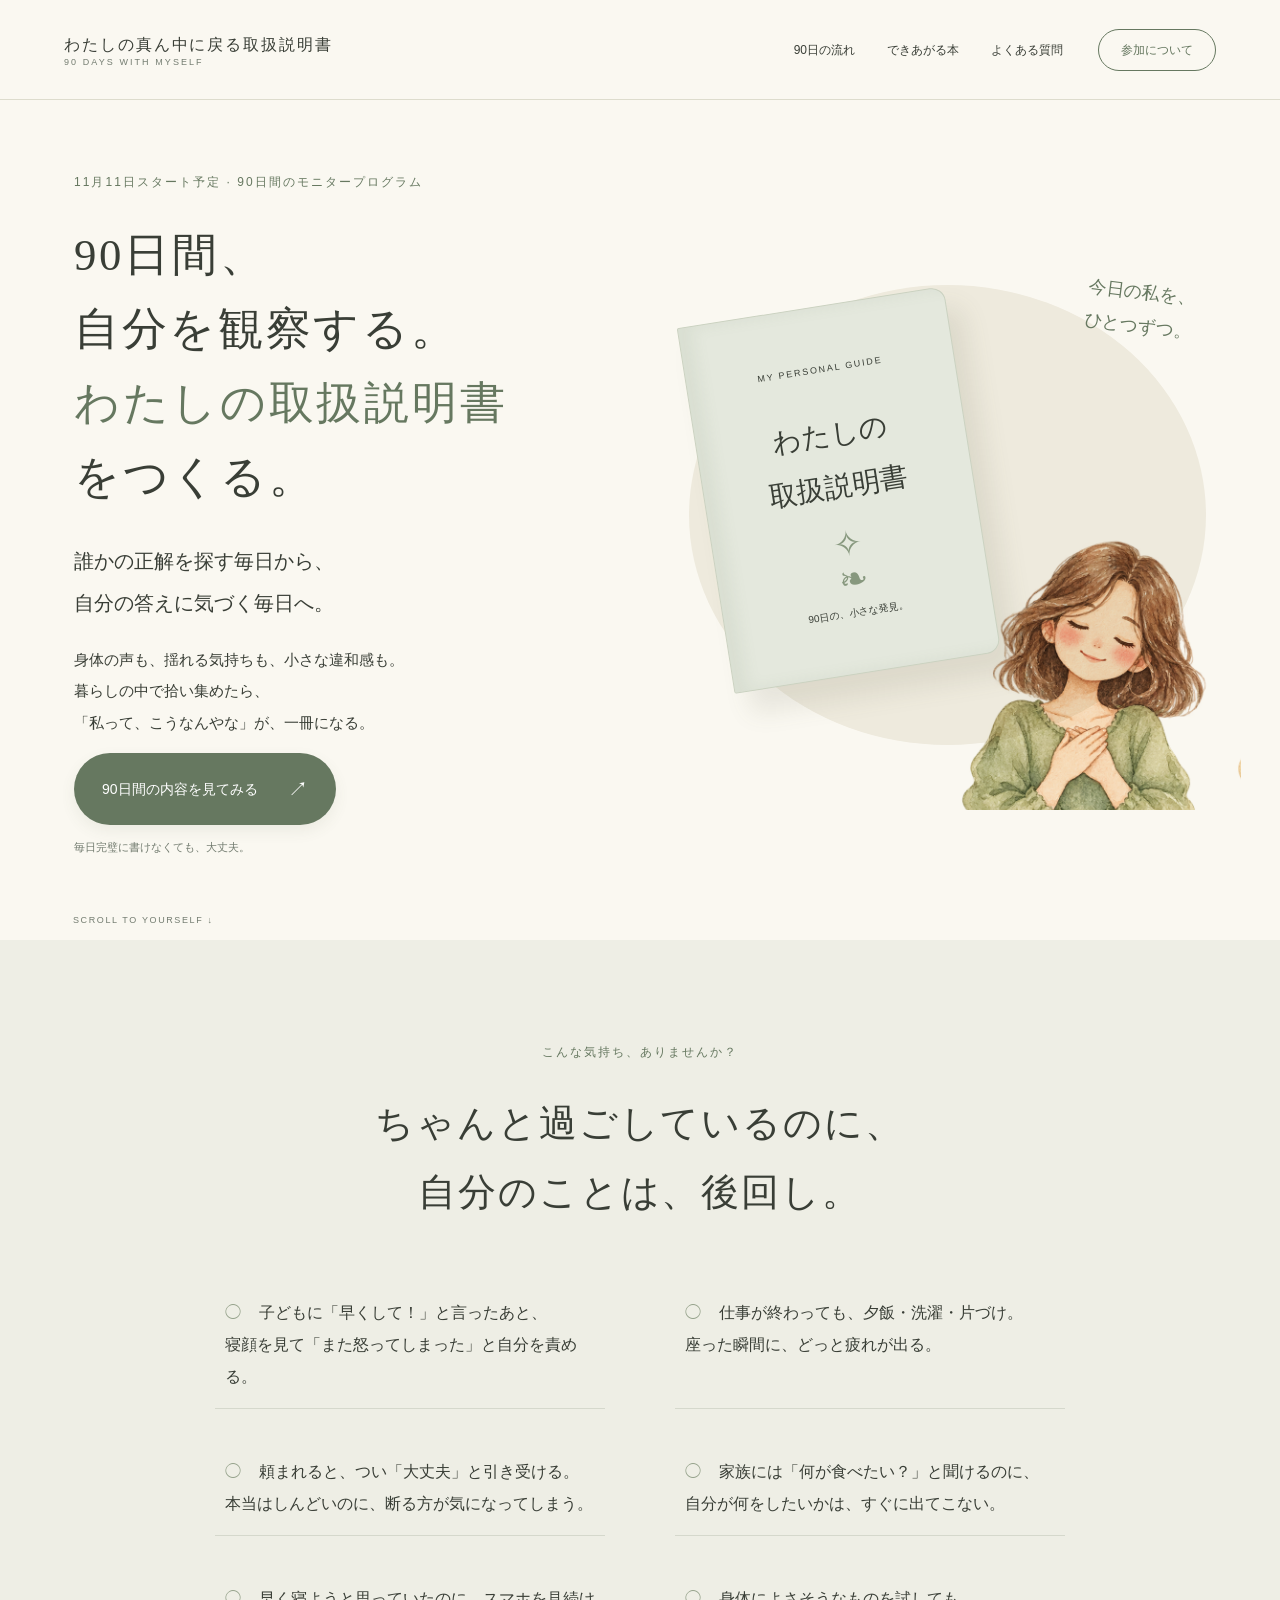
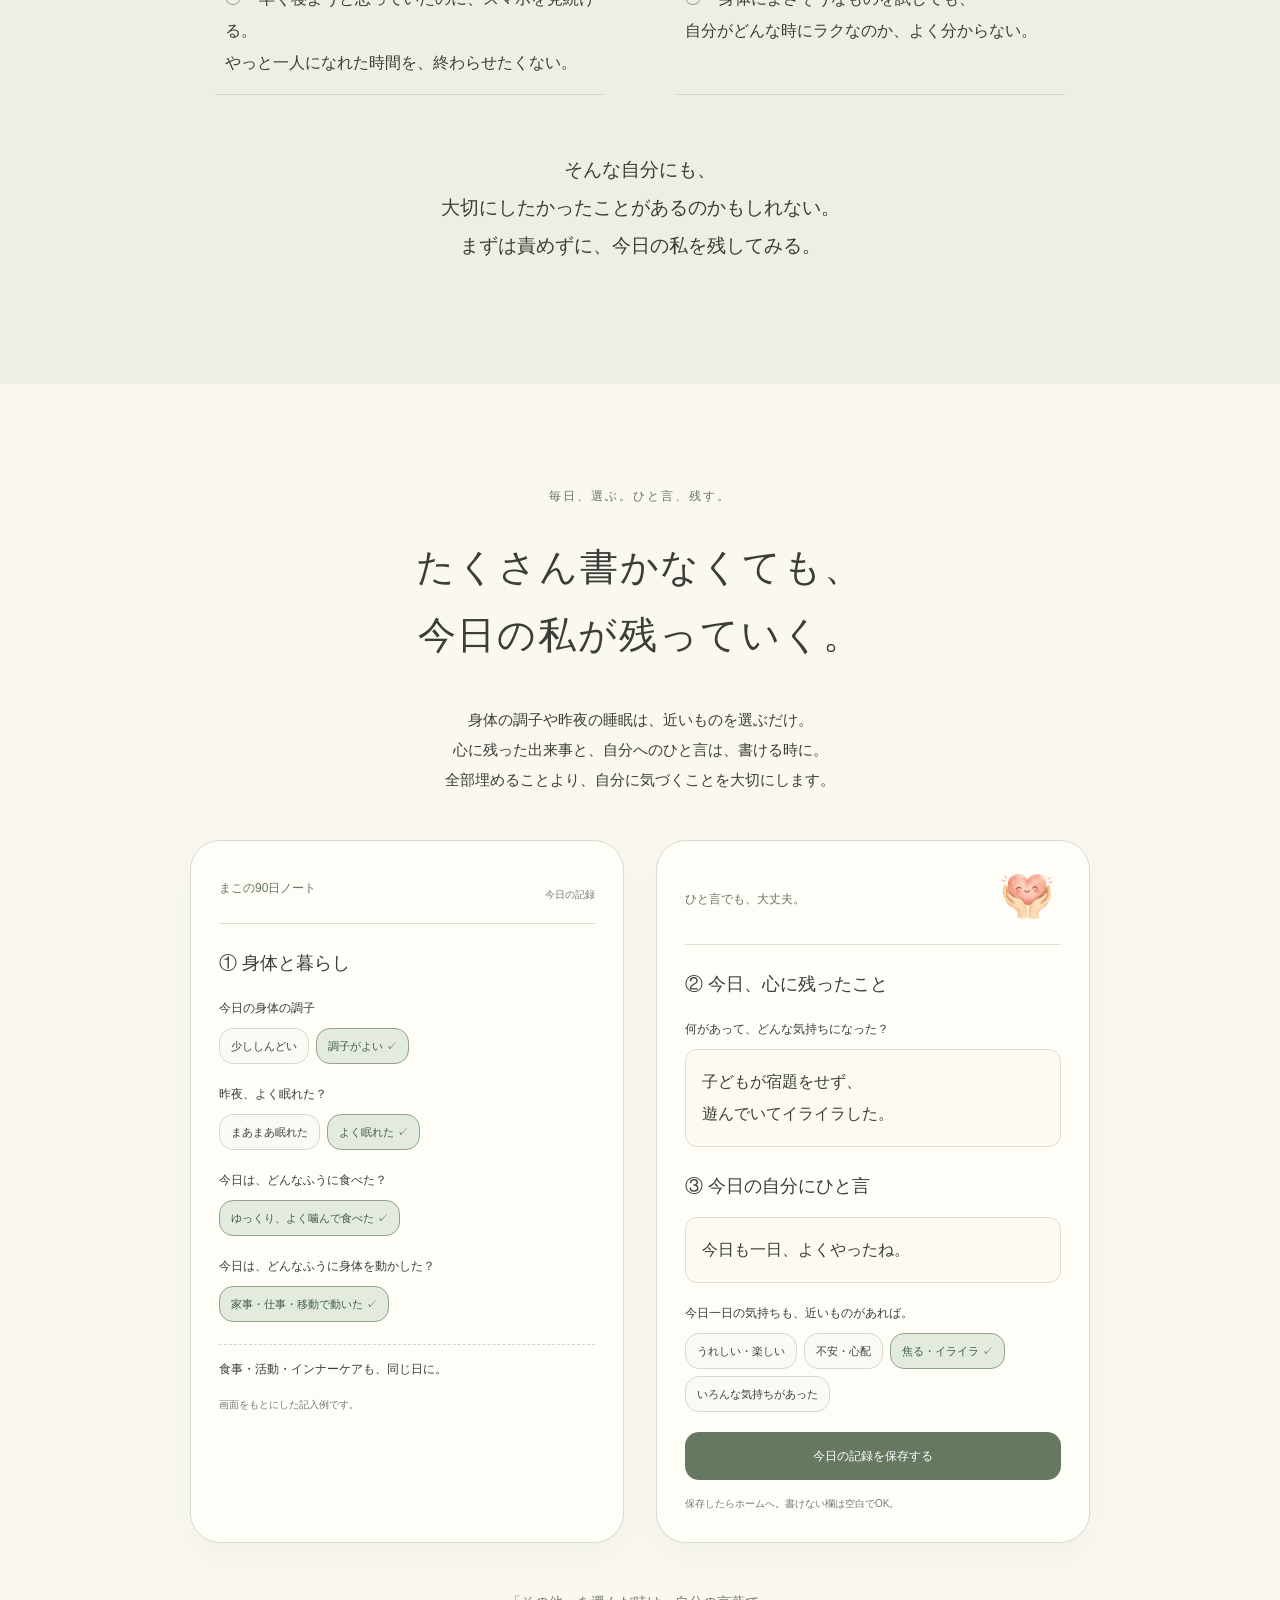
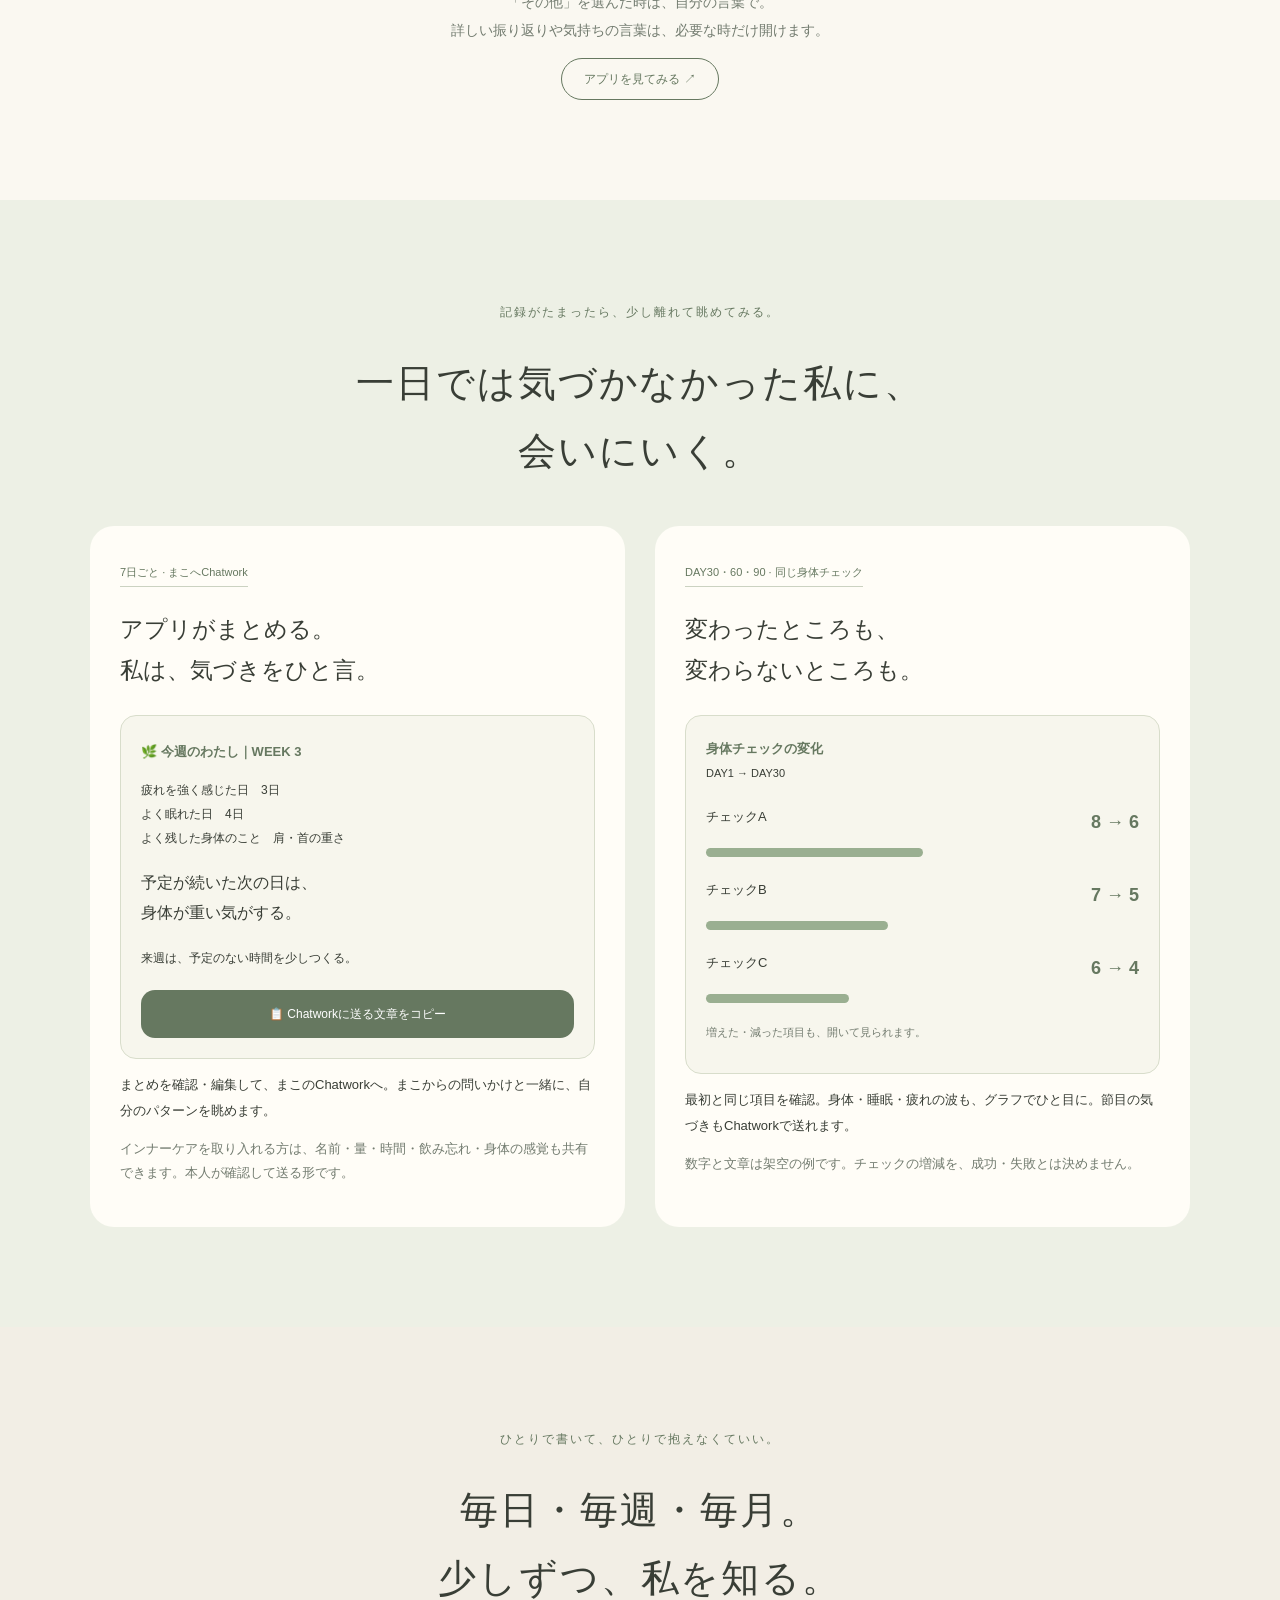
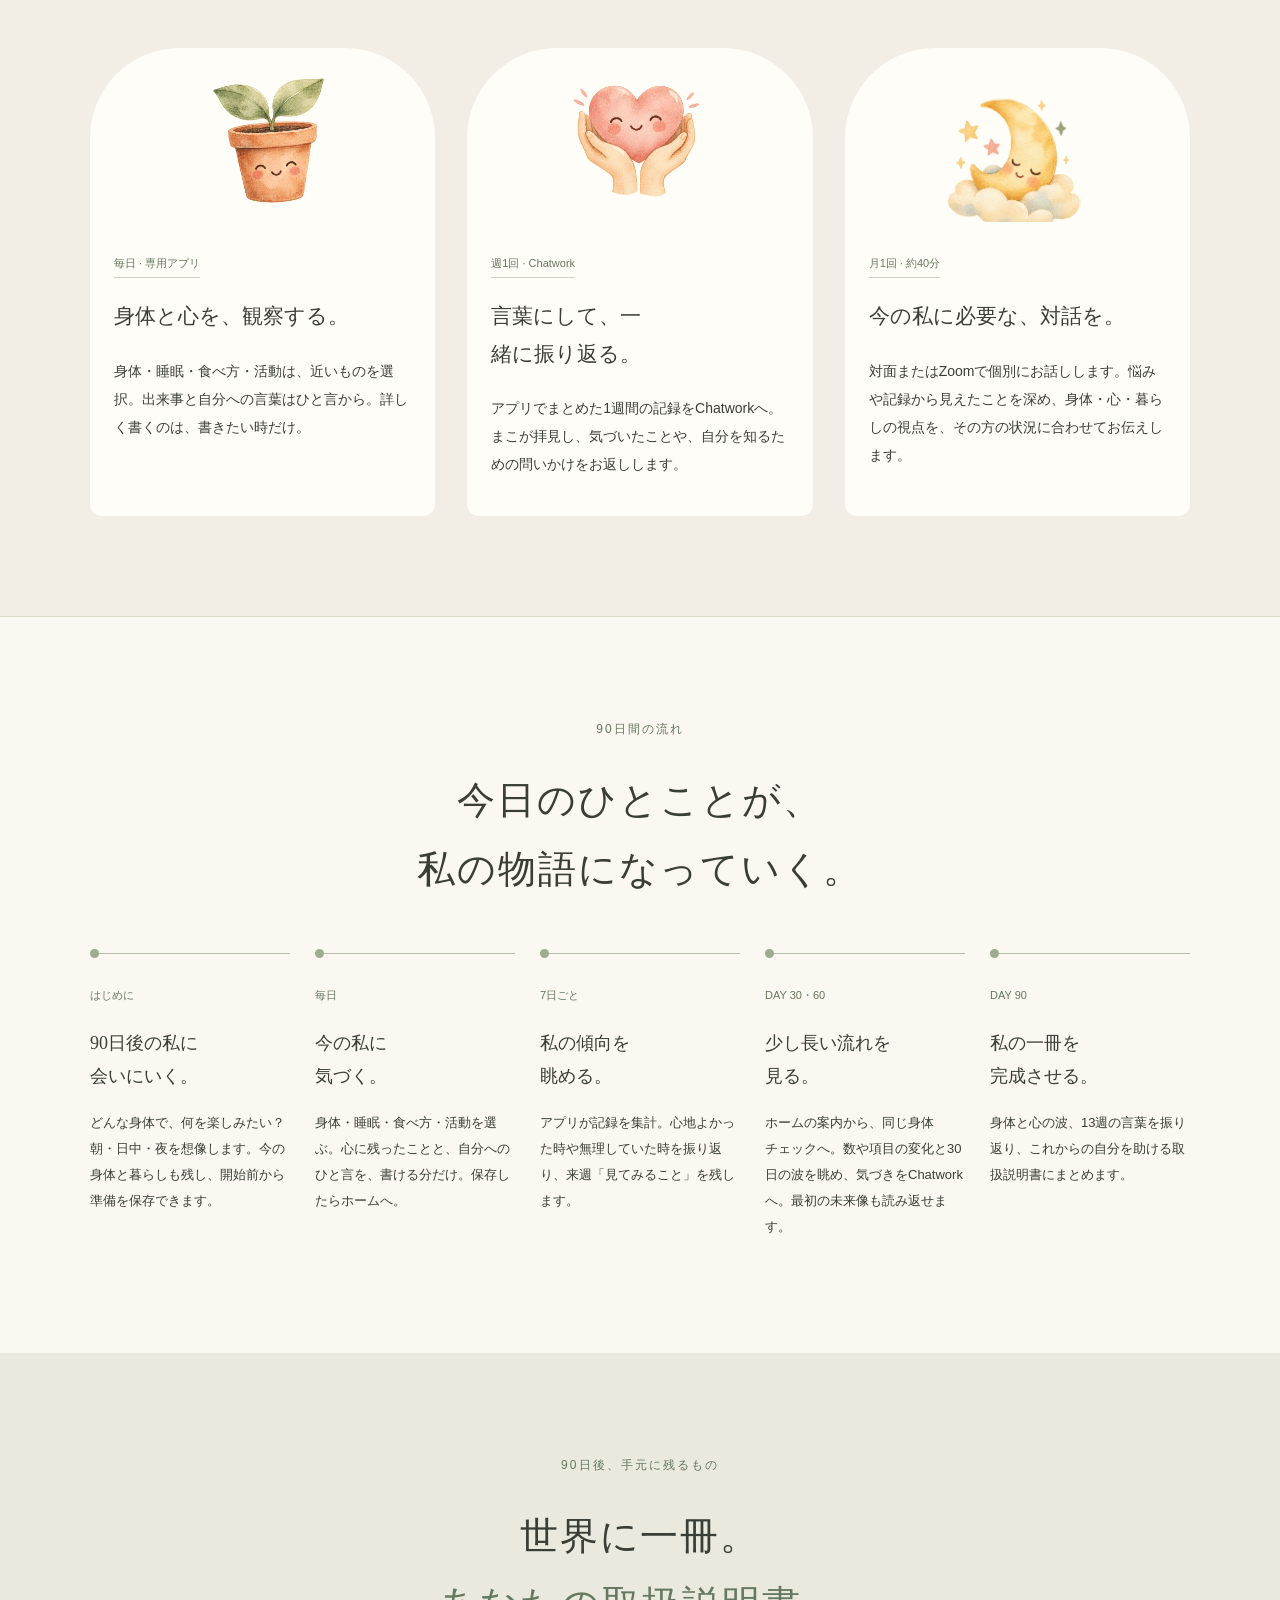
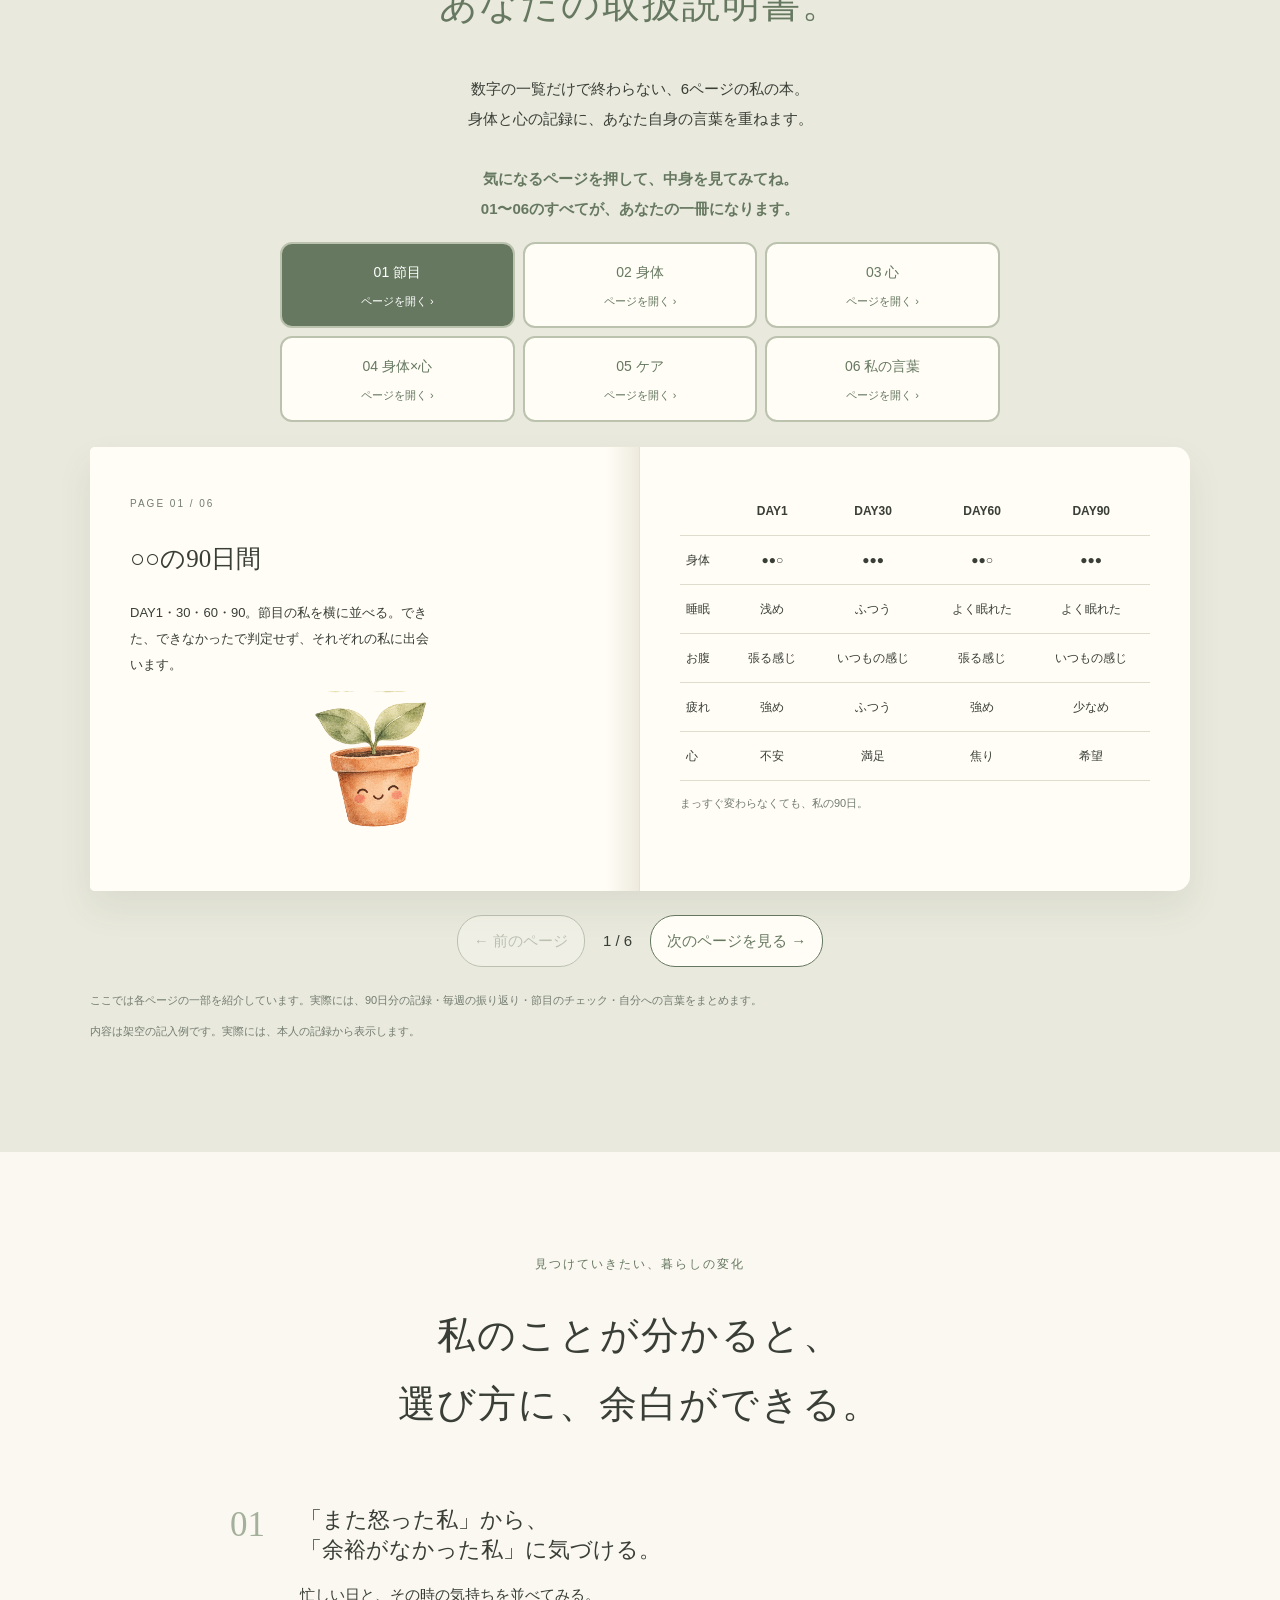
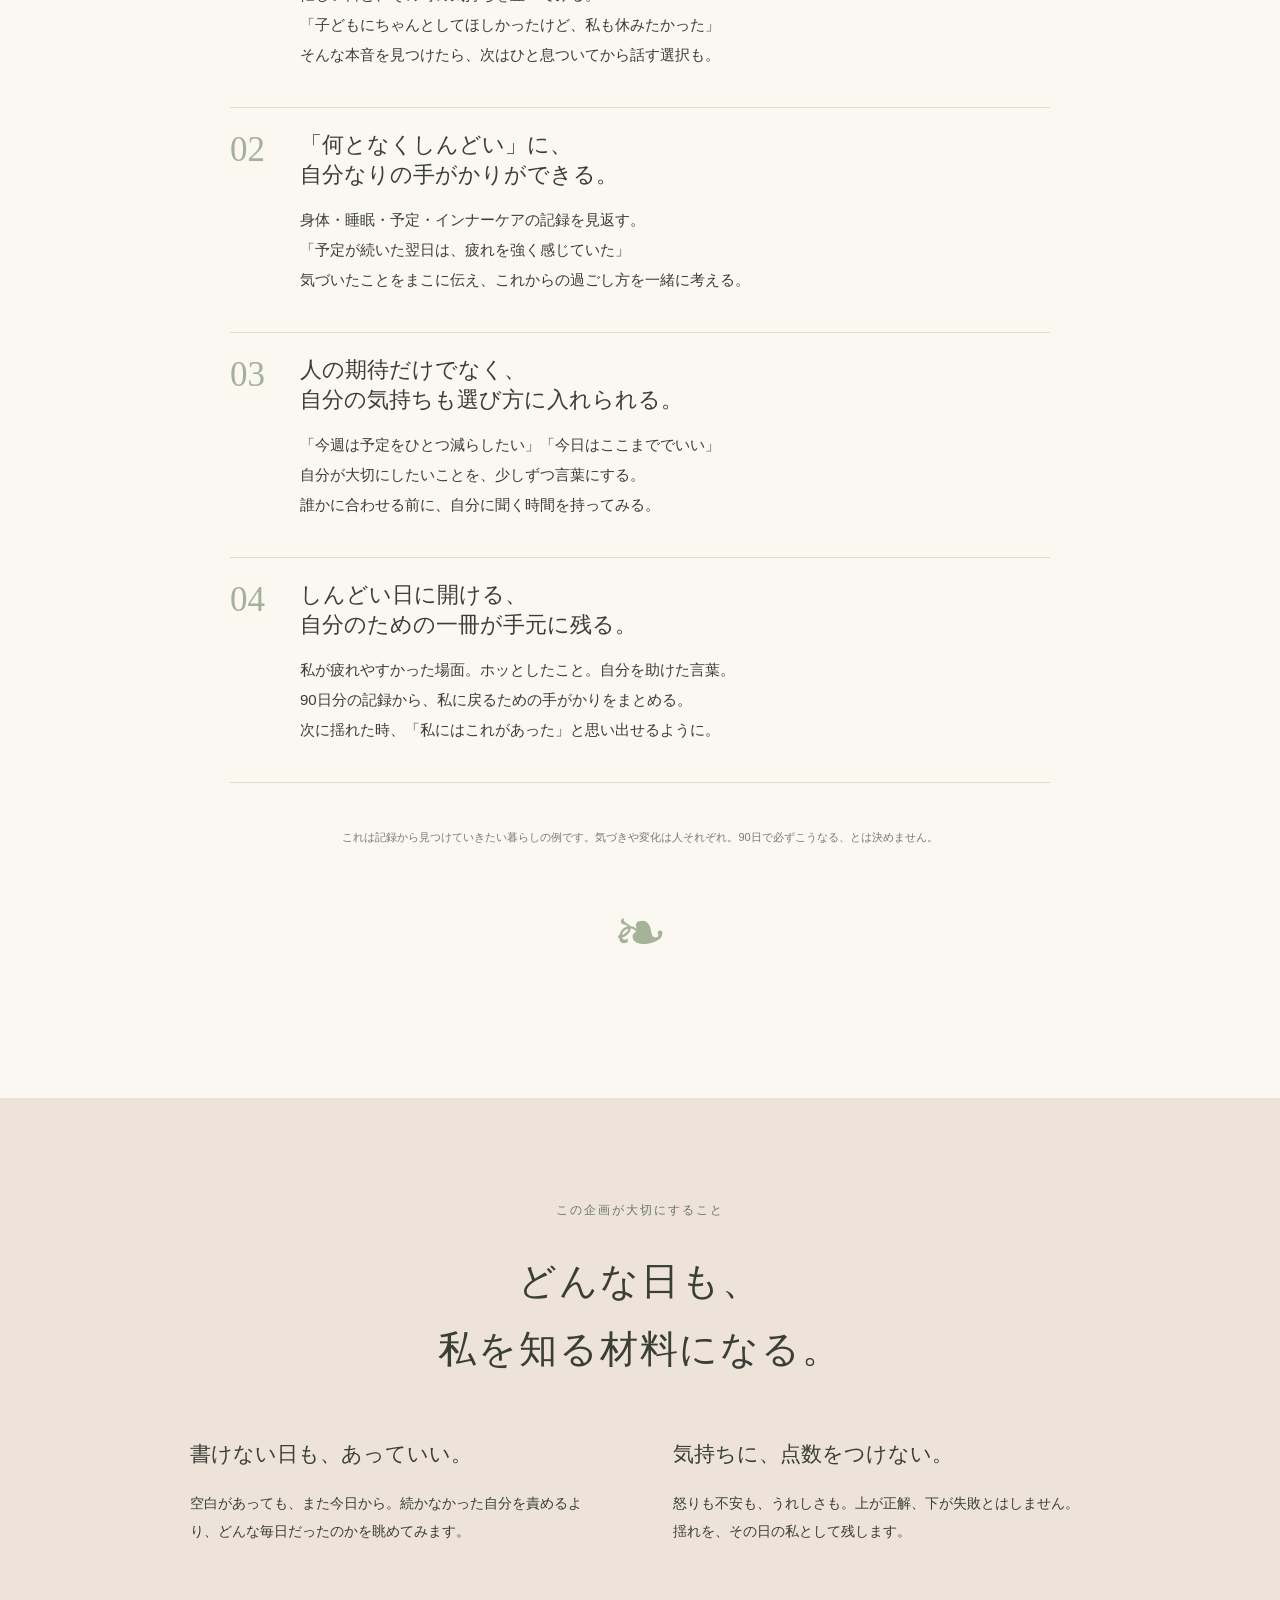
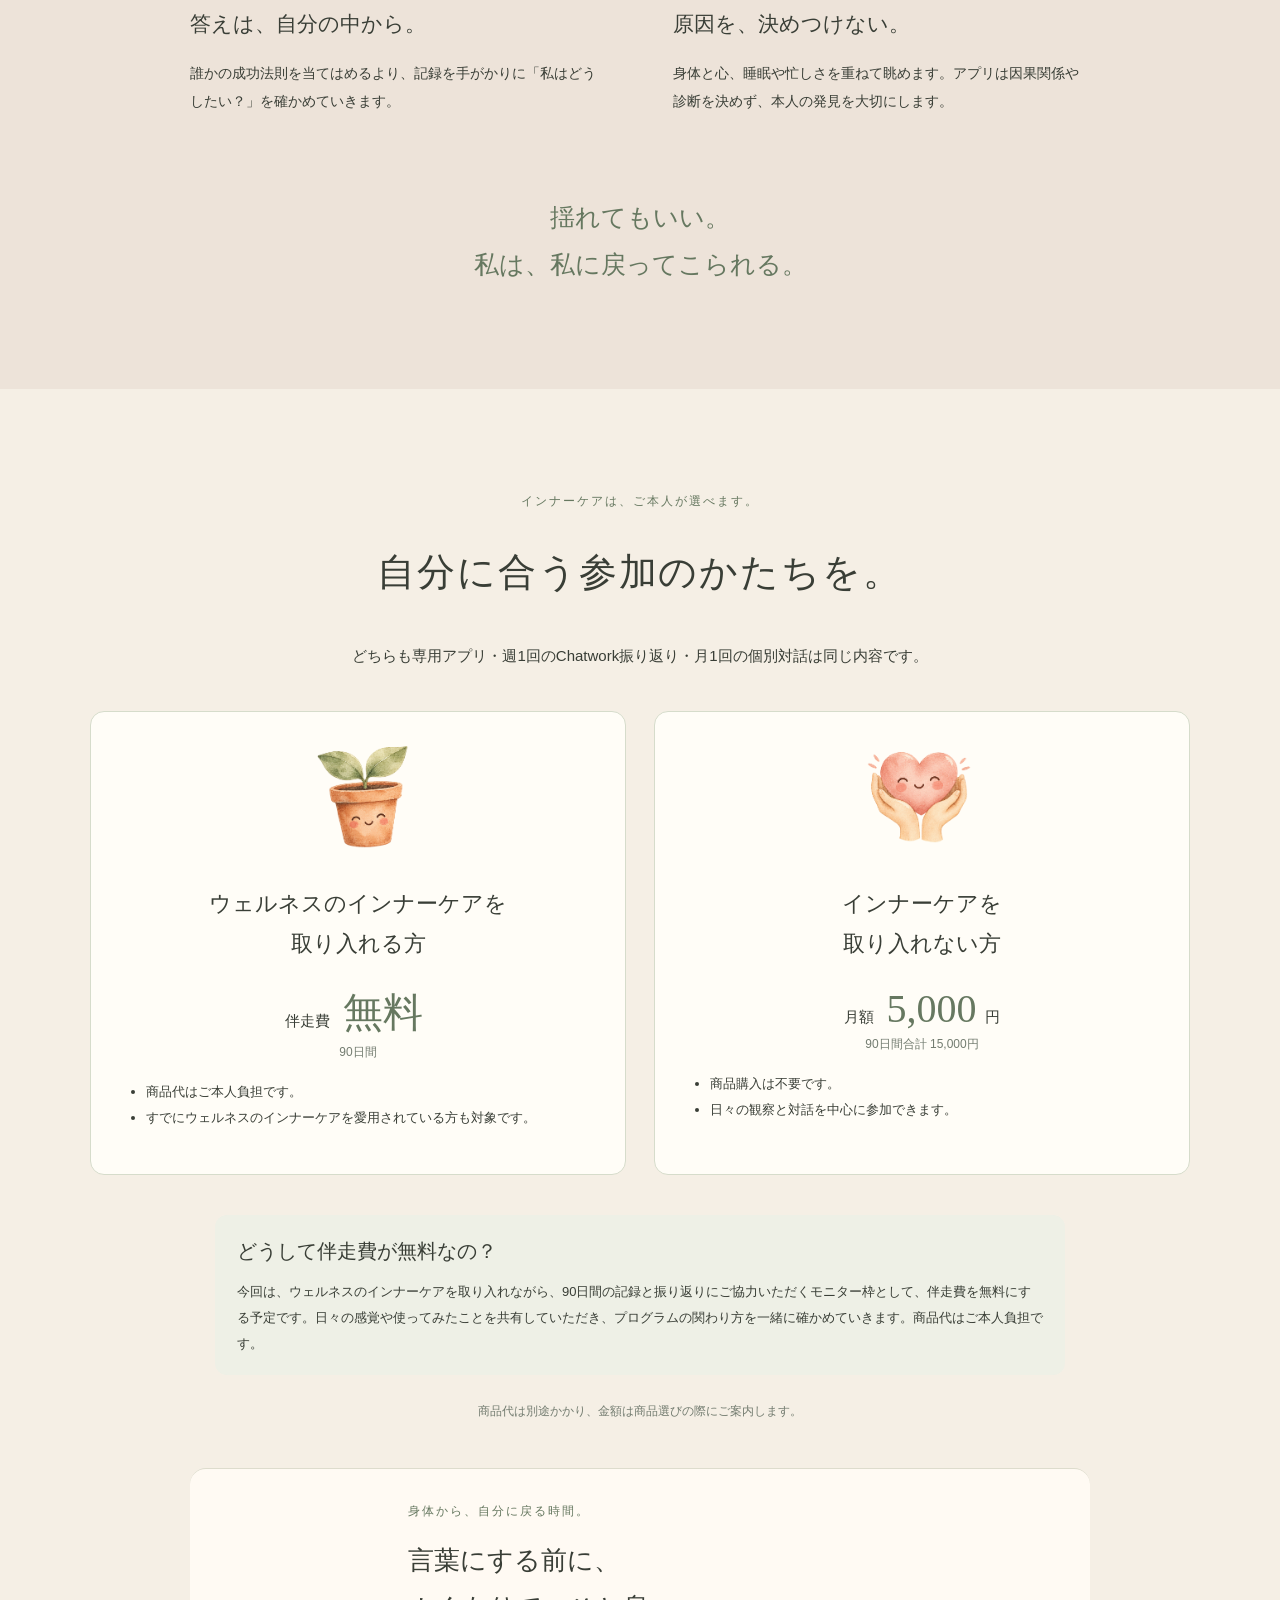
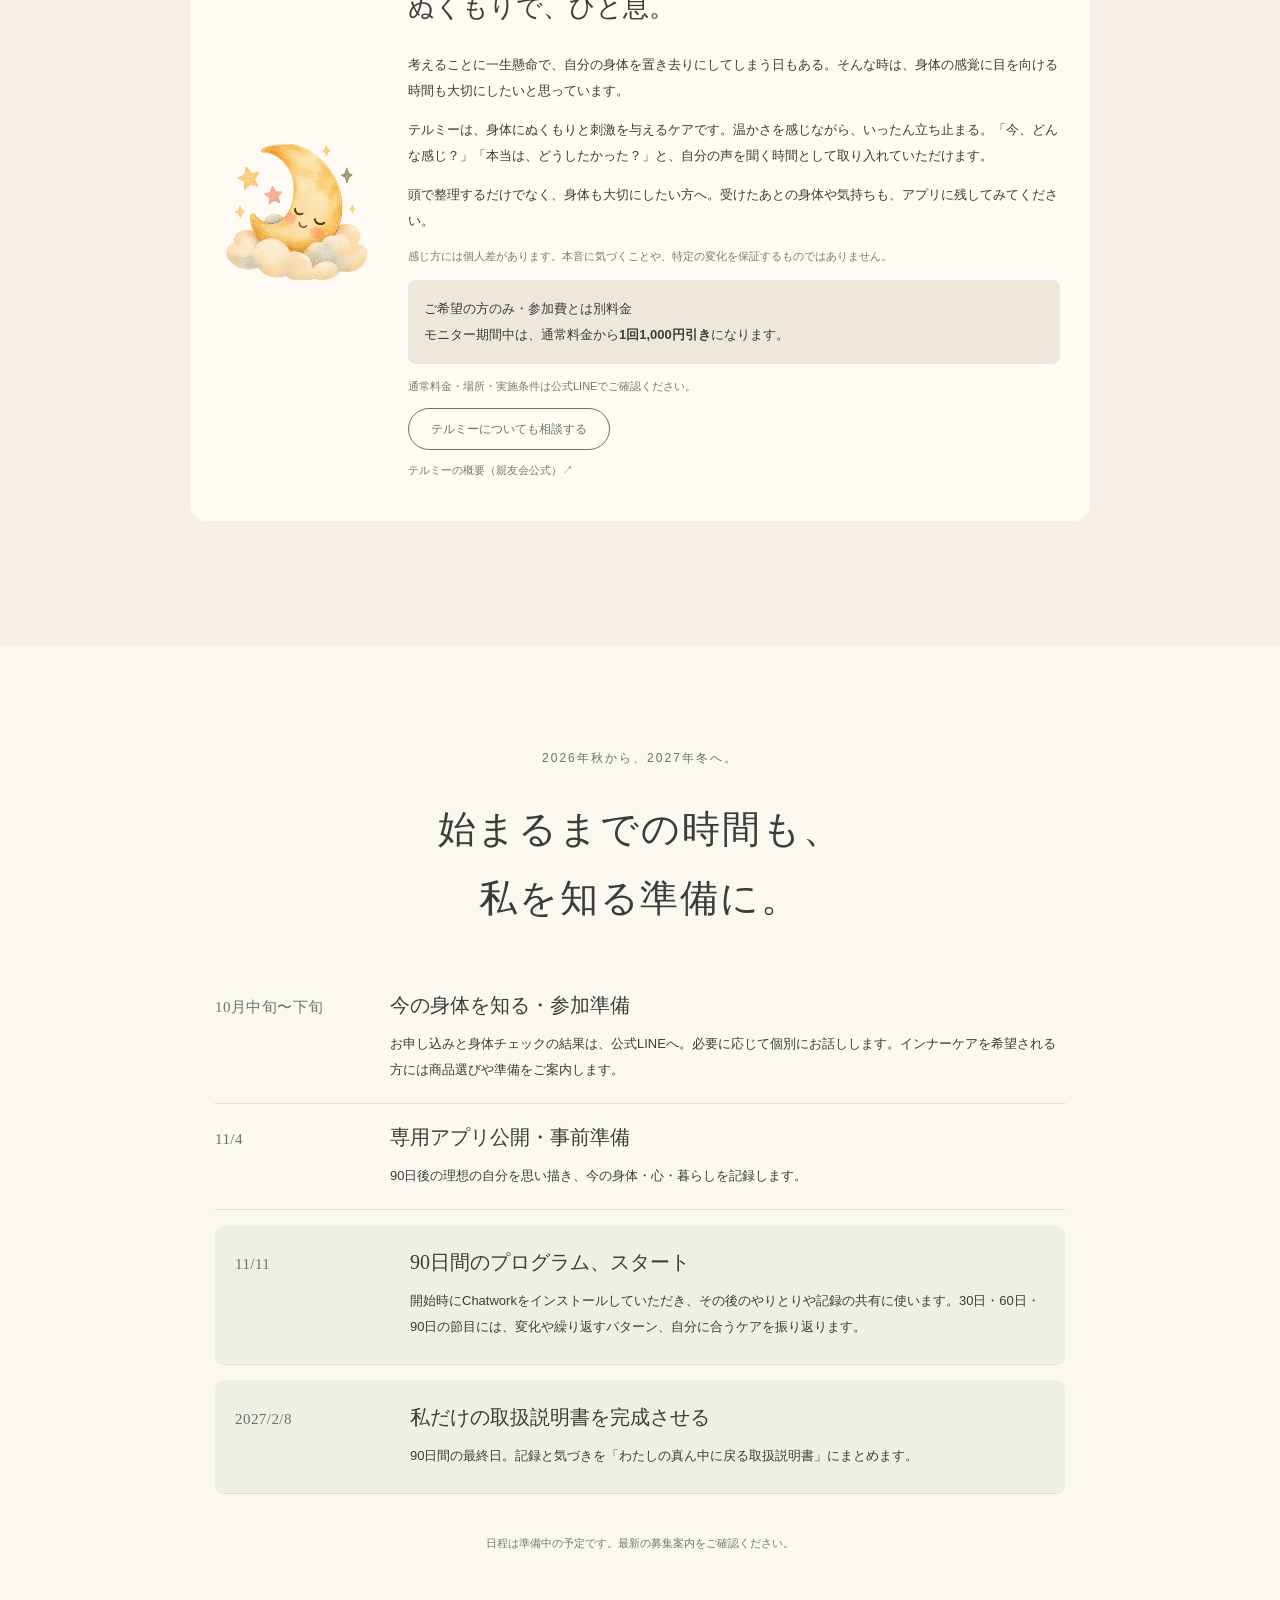
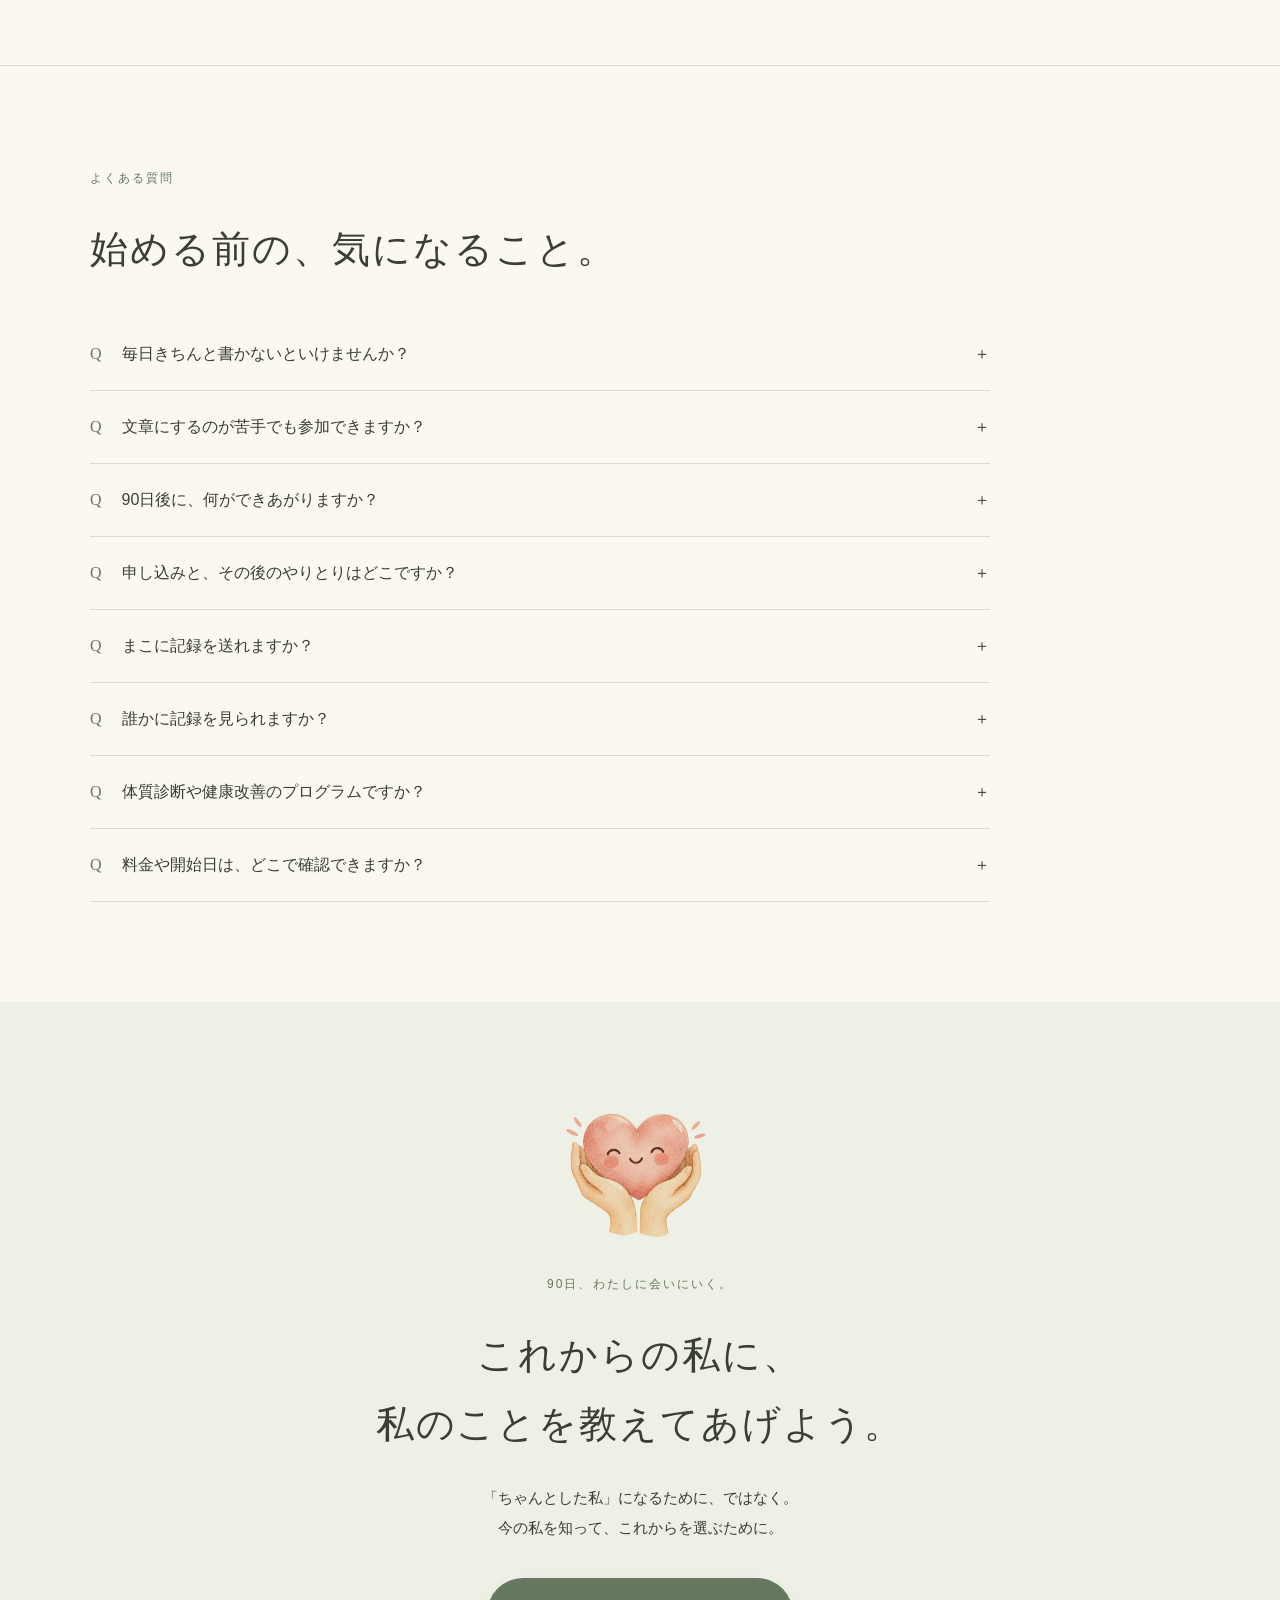
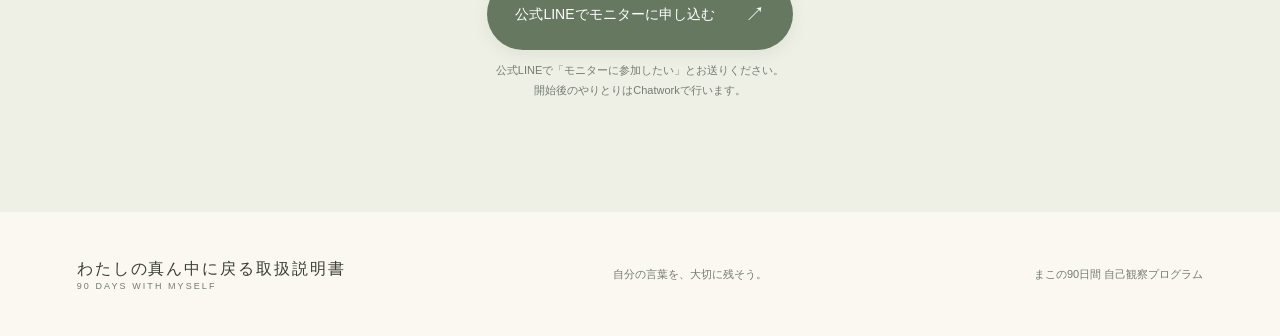
==== commit f203ec1c: "Link applications to official LINE" ====
--- a/lp.html
+++ b/lp.html
@@ -10,4 +10,4 @@
 <section class="section changes"><p class="eyebrow">見つけていきたい、暮らしの変化</p><h2>私のことが分かると、<br>選び方に、余白ができる。</h2><div class="change-list"><article><span>01</span><div><h3>「また怒った私」から、<br>「余裕がなかった私」に気づける。</h3><p>忙しい日と、その時の気持ちを並べてみる。<br>「子どもにちゃんとしてほしかったけど、私も休みたかった」<br>そんな本音を見つけたら、次はひと息ついてから話す選択も。</p></div></article><article><span>02</span><div><h3>「何となくしんどい」に、<br>自分なりの手がかりができる。</h3><p>身体・睡眠・予定・インナーケアの記録を見返す。<br>「予定が続いた翌日は、疲れを強く感じていた」<br>気づいたことをまこに伝え、これからの過ごし方を一緒に考える。</p></div></article><article><span>03</span><div><h3>人の期待だけでなく、<br>自分の気持ちも選び方に入れられる。</h3><p>「今週は予定をひとつ減らしたい」「今日はここまででいい」<br>自分が大切にしたいことを、少しずつ言葉にする。<br>誰かに合わせる前に、自分に聞く時間を持ってみる。</p></div></article><article><span>04</span><div><h3>しんどい日に開ける、<br>自分のための一冊が手元に残る。</h3><p>私が疲れやすかった場面。ホッとしたこと。自分を助けた言葉。<br>90日分の記録から、私に戻るための手がかりをまとめる。<br>次に揺れた時、「私にはこれがあった」と思い出せるように。</p></div></article></div><p class="micro">これは記録から見つけていきたい暮らしの例です。気づきや変化は人それぞれ。90日で必ずこうなる、とは決めません。</p></section>
 <section class="philosophy section"><p class="eyebrow">この企画が大切にすること</p><h2>どんな日も、<br>私を知る材料になる。</h2><div class="principles"><article><h3>書けない日も、あっていい。</h3><p>空白があっても、また今日から。続かなかった自分を責めるより、どんな毎日だったのかを眺めてみます。</p></article><article><h3>気持ちに、点数をつけない。</h3><p>怒りも不安も、うれしさも。上が正解、下が失敗とはしません。揺れを、その日の私として残します。</p></article><article><h3>答えは、自分の中から。</h3><p>誰かの成功法則を当てはめるより、記録を手がかりに「私はどうしたい？」を確かめていきます。</p></article><article><h3>原因を、決めつけない。</h3><p>身体と心、睡眠や忙しさを重ねて眺めます。アプリは因果関係や診断を決めず、本人の発見を大切にします。</p></article></div><p class="handwriting">揺れてもいい。<br>私は、私に戻ってこられる。</p></section>
 <section id="price" class="section pricing"><p class="eyebrow">インナーケアは、ご本人が選べます。</p><h2>自分に合う参加のかたちを。</h2><p>どちらも専用アプリ・週1回のChatwork振り返り・月1回の個別対話は同じ内容です。</p><div class="price-grid"><article><svg class="water plant" viewBox="0 64 640 576" aria-hidden="true"><image href="watercolor-notes.png" width="1280" height="1280" x="0" y="-640"/></svg><h3>ウェルネスのインナーケアを<br>取り入れる方</h3><p class="price">伴走費 <strong>無料</strong><span>90日間</span></p><ul><li>商品代はご本人負担です。</li><li>すでにウェルネスのインナーケアを愛用されている方も対象です。</li></ul></article><article><svg class="water heart" viewBox="0 64 640 576" aria-hidden="true"><image href="watercolor-notes.png" width="1280" height="1280" x="-640" y="-640"/></svg><h3>インナーケアを<br>取り入れない方</h3><p class="price">月額 <strong>5,000</strong>円<span>90日間合計 15,000円</span></p><ul><li>商品購入は不要です。</li><li>日々の観察と対話を中心に参加できます。</li></ul></article></div><div class="free-reason"><h3>どうして伴走費が無料なの？</h3><p>今回は、ウェルネスのインナーケアを取り入れながら、90日間の記録と振り返りにご協力いただくモニター枠として、伴走費を無料にする予定です。日々の感覚や使ってみたことを共有していただき、プログラムの関わり方を一緒に確かめていきます。商品代はご本人負担です。</p></div><p class="price-caution">商品代は別途かかり、金額は商品選びの際にご案内します。</p><section class="thermie thermie-panel"><svg class="water moon" viewBox="0 0 640 640" aria-hidden="true"><image href="watercolor-notes.png" width="1280" height="1280" x="-640" y="0"/></svg><div><p class="eyebrow">身体から、自分に戻る時間。</p><h3>言葉にする前に、<br>ぬくもりで、ひと息。</h3><p>考えることに一生懸命で、自分の身体を置き去りにしてしまう日もある。そんな時は、身体の感覚に目を向ける時間も大切にしたいと思っています。</p><p>テルミーは、身体にぬくもりと刺激を与えるケアです。温かさを感じながら、いったん立ち止まる。「今、どんな感じ？」「本当は、どうしたかった？」と、自分の声を聞く時間として取り入れていただけます。</p><p>頭で整理するだけでなく、身体も大切にしたい方へ。受けたあとの身体や気持ちも、アプリに残してみてください。</p><p class="micro">感じ方には個人差があります。本音に気づくことや、特定の変化を保証するものではありません。</p><p class="thermie-offer">ご希望の方のみ・参加費とは別料金<br>モニター期間中は、通常料金から<strong>1回1,000円引き</strong>になります。</p><p class="micro">通常料金・場所・実施条件は公式LINEでご確認ください。</p><a class="mini" href="#join">テルミーについても相談する</a><p class="micro"><a href="https://www.ito-thermie.or.jp/remedy/overview.html" target="_blank" rel="noopener">テルミーの概要（親友会公式）↗</a></p></div></section></section><section class="section schedule"><p class="eyebrow">2026年秋から、2027年冬へ。</p><h2>始まるまでの時間も、<br>私を知る準備に。</h2><div class="schedule-list"><article><span>10月中旬〜下旬</span><div><h3>今の身体を知る・参加準備</h3><p>お申し込みと身体チェックの結果は、公式LINEへ。必要に応じて個別にお話しします。インナーケアを希望される方には商品選びや準備をご案内します。</p></div></article><article><span>11/4</span><div><h3>専用アプリ公開・事前準備</h3><p>90日後の理想の自分を思い描き、今の身体・心・暮らしを記録します。</p></div></article><article class="important"><span>11/11</span><div><h3>90日間のプログラム、スタート</h3><p>開始時にChatworkをインストールしていただき、その後のやりとりや記録の共有に使います。30日・60日・90日の節目には、変化や繰り返すパターン、自分に合うケアを振り返ります。</p></div></article><article class="important"><span>2027/2/8</span><div><h3>私だけの取扱説明書を完成させる</h3><p>90日間の最終日。記録と気づきを「わたしの真ん中に戻る取扱説明書」にまとめます。</p></div></article></div><p class="micro">日程は準備中の予定です。最新の募集案内をご確認ください。</p></section><section id="faq" class="section faq"><p class="eyebrow">よくある質問</p><h2>始める前の、気になること。</h2><details><summary>毎日きちんと書かないといけませんか？</summary><p>毎日完璧に書く必要はありません。選択するだけの日や空白の日があっても大丈夫。書ける日に戻ってきてください。</p></details><details><summary>文章にするのが苦手でも参加できますか？</summary><p>体調や気持ちは選択式で残せます。自由記入には例があるので、ひと言から始められます。「その他」は自由に書けます。気持ちは身近な言葉から選べて、合うものがなければ選ばなくても大丈夫。詳しい問いは、書きたい時だけ開けます。</p></details><details><summary>90日後に、何ができあがりますか？</summary><p>節目の比較、身体、心、身体と心の重なり、自分にしてあげたこと、これからの自分への言葉をまとめた6ページの取扱説明書です。印刷・PDF保存もできます。</p></details><details><summary>申し込みと、その後のやりとりはどこですか？</summary><p>お申し込みはまこの公式LINEで受け付けます。プログラム開始時にChatworkをインストールしていただき、開始後のやりとりと記録の共有はChatworkで行います。</p></details><details><summary>まこに記録を送れますか？</summary><p>週のまとめと30日ごとの振り返りをアプリで作れます。身体・睡眠・気持ちや本人の気づきを確認・編集してコピーし、まこのChatworkに貼り付けて送ります。インナーケアの飲用記録と身体の感覚も含められます。</p></details><details><summary>誰かに記録を見られますか？</summary><p>現在のアプリは、使っているブラウザに記録を保存します。Chatworkに送る文章は、ご自身で確認して選べます。同じ端末・ブラウザを使う人には記録が見える場合があるため、自分の端末でご利用ください。</p></details><details><summary>体質診断や健康改善のプログラムですか？</summary><p>身体と心の感覚を自分で観察する企画です。体質や病気の診断、症状の改善を保証するものではありません。</p></details><details><summary>料金や開始日は、どこで確認できますか？</summary><p>11月11日スタートを予定しています。ウェルネスのインナーケアを取り入れる方は90日間の伴走費が無料（商品代はご本人負担）、取り入れない方は月額5,000円、90日間合計15,000円を予定しています。</p></details></section>
-<section id="join" class="section join"><svg class="water heart" viewBox="0 64 640 576" aria-hidden="true"><image href="watercolor-notes.png" width="1280" height="1280" x="-640" y="-640"/></svg><p class="eyebrow">90日、わたしに会いにいく。</p><h2>これからの私に、<br>私のことを教えてあげよう。</h2><p>「ちゃんとした私」になるために、ではなく。<br>今の私を知って、これからを選ぶために。</p><button class="button" id="apply">公式LINEでモニターに申し込む <span>↗</span></button><p class="micro">内容を読んでから、ゆっくり決めて大丈夫。</p><div id="apply-info" class="apply-info" hidden role="status"><h3>お申し込みは、まこの公式LINEへ。</h3><p>まこの公式LINEに、下の文章を貼り付けてお送りください。開始時にChatworkをインストールしていただき、プログラム中のやりとりはChatworkで行います。</p><textarea aria-label="参加相談の文章" readonly>90日間のモニタープログラムに申し込みたいです。参加の案内をお願いします。</textarea><button id="copy" class="mini">申し込みの文章をコピー</button><p id="copy-status" class="micro"></p><p class="micro">この操作だけでは申し込み・送信は完了しません。</p></div></section></main><footer><a class="brand" href="#">わたしの真ん中に戻る取扱説明書<span>90 DAYS WITH MYSELF</span></a><p>自分の言葉を、大切に残そう。</p><small>まこの90日間 自己観察プログラム</small></footer><script src="lp-script.js"></script></body></html>
+<section id="join" class="section join"><svg class="water heart" viewBox="0 64 640 576" aria-hidden="true"><image href="watercolor-notes.png" width="1280" height="1280" x="-640" y="-640"/></svg><p class="eyebrow">90日、わたしに会いにいく。</p><h2>これからの私に、<br>私のことを教えてあげよう。</h2><p>「ちゃんとした私」になるために、ではなく。<br>今の私を知って、これからを選ぶために。</p><a class="button" id="apply" href="https://lin.ee/o1FJVqx" target="_blank" rel="noopener">公式LINEでモニターに申し込む <span>↗</span></a><p class="micro">公式LINEで「モニターに参加したい」とお送りください。<br>開始後のやりとりはChatworkで行います。</p><div id="apply-info" class="apply-info" hidden role="status"><h3>お申し込みは、まこの公式LINEへ。</h3><p>まこの公式LINEに、下の文章を貼り付けてお送りください。開始時にChatworkをインストールしていただき、プログラム中のやりとりはChatworkで行います。</p><textarea aria-label="参加相談の文章" readonly>90日間のモニタープログラムに申し込みたいです。参加の案内をお願いします。</textarea><button id="copy" class="mini">申し込みの文章をコピー</button><p id="copy-status" class="micro"></p><p class="micro">この操作だけでは申し込み・送信は完了しません。</p></div></section></main><footer><a class="brand" href="#">わたしの真ん中に戻る取扱説明書<span>90 DAYS WITH MYSELF</span></a><p>自分の言葉を、大切に残そう。</p><small>まこの90日間 自己観察プログラム</small></footer><script src="lp-script.js"></script></body></html>
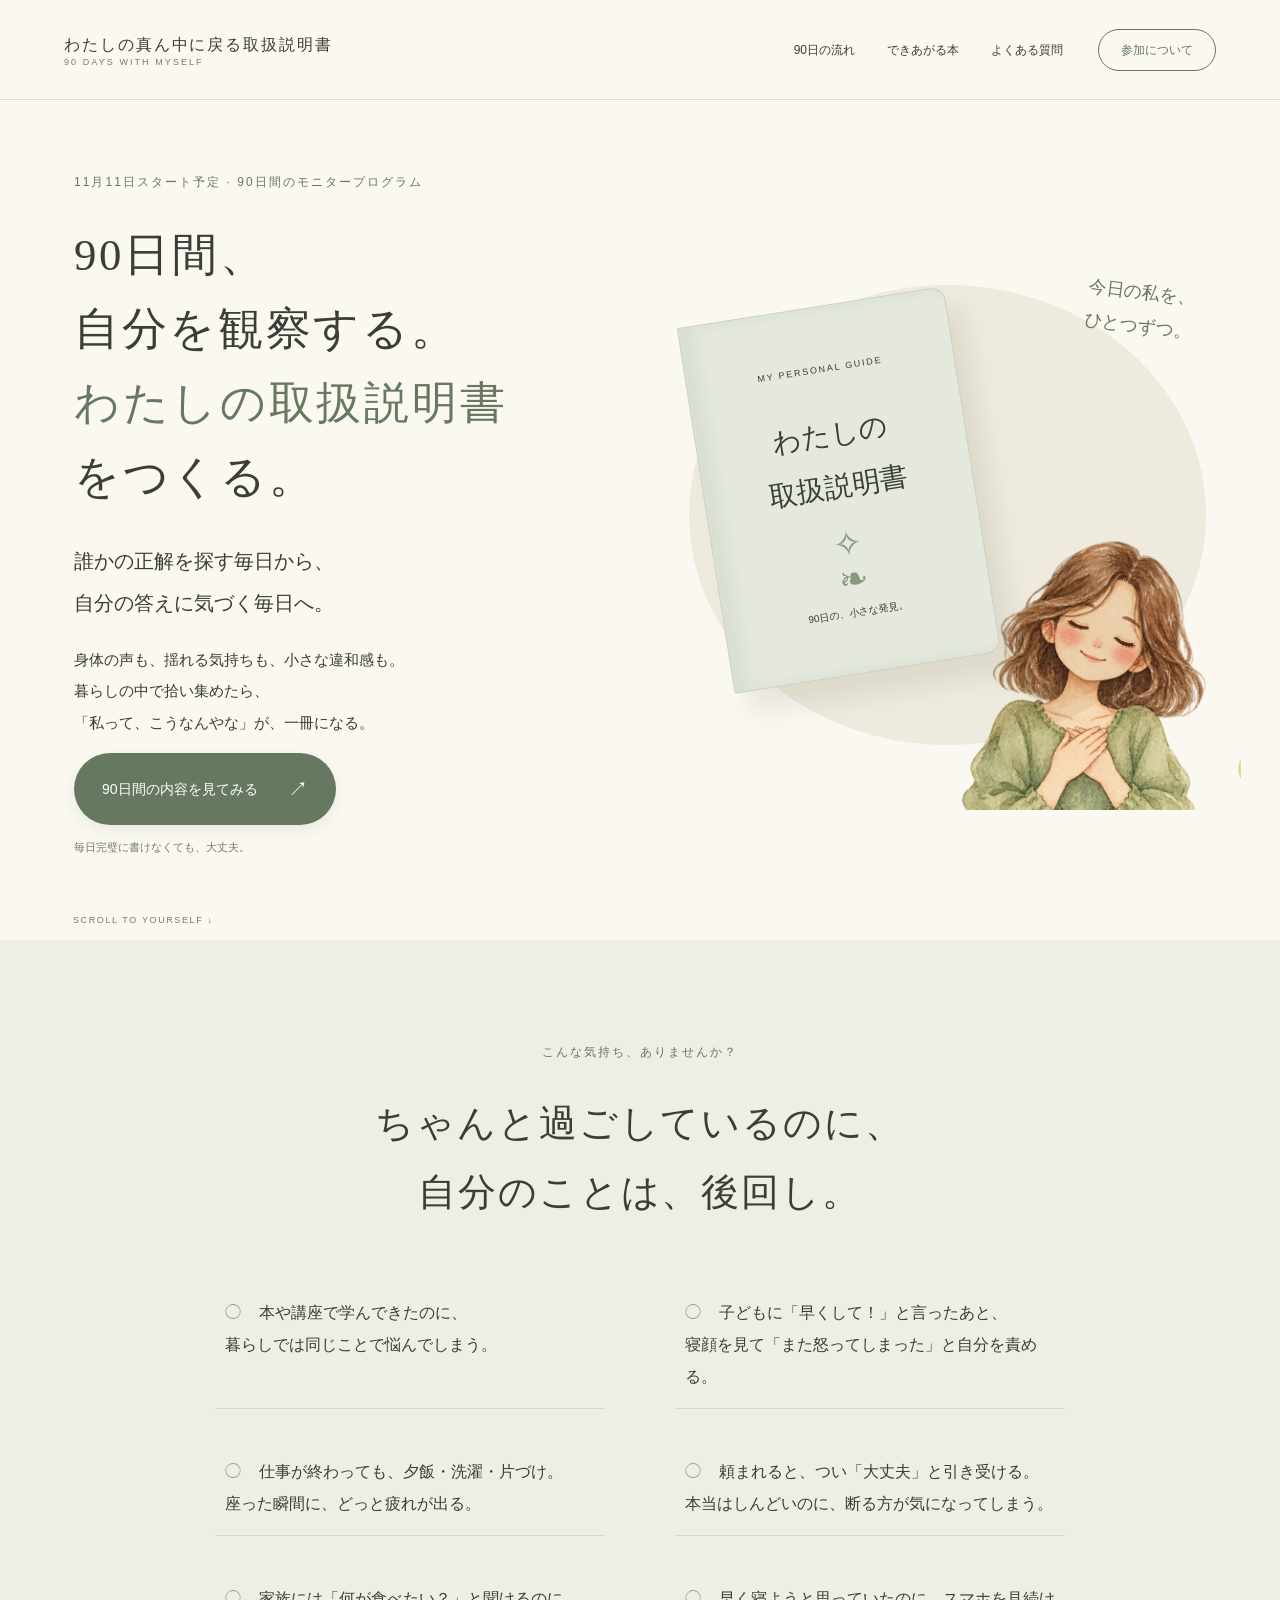
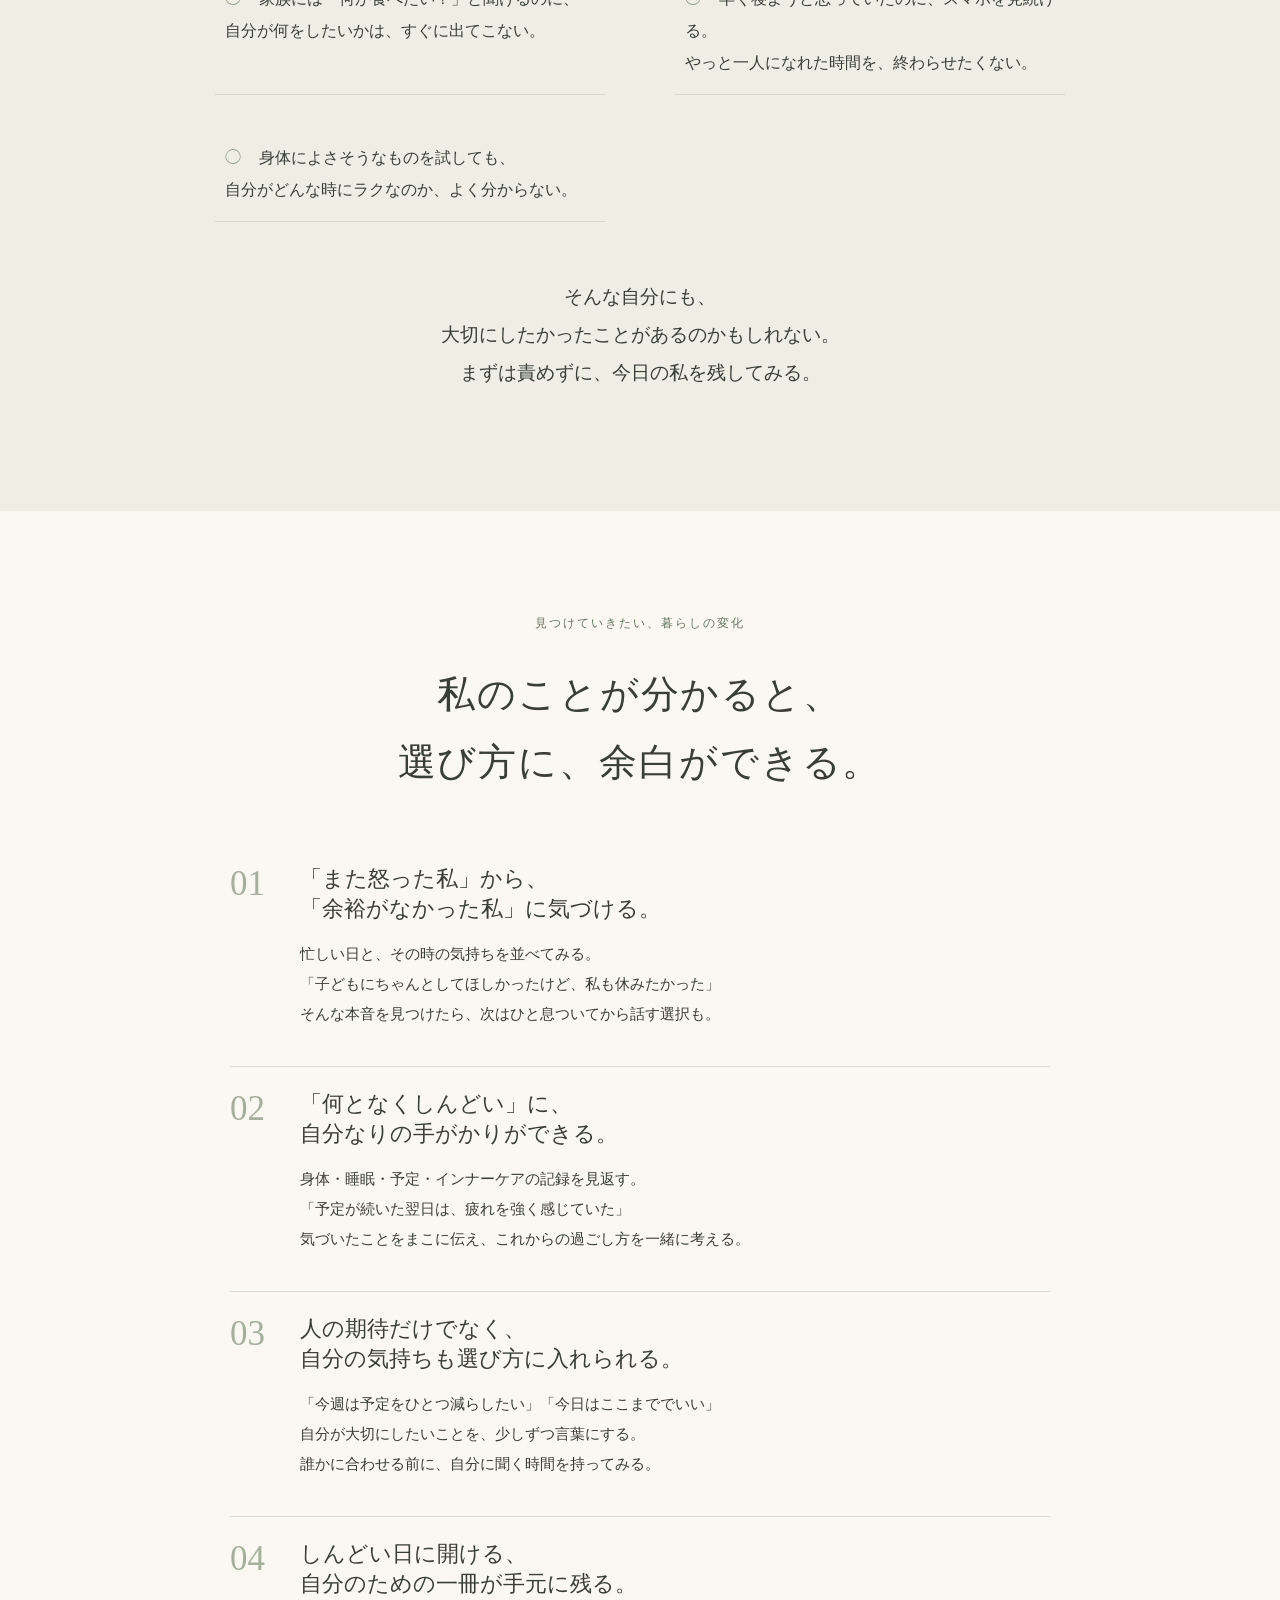
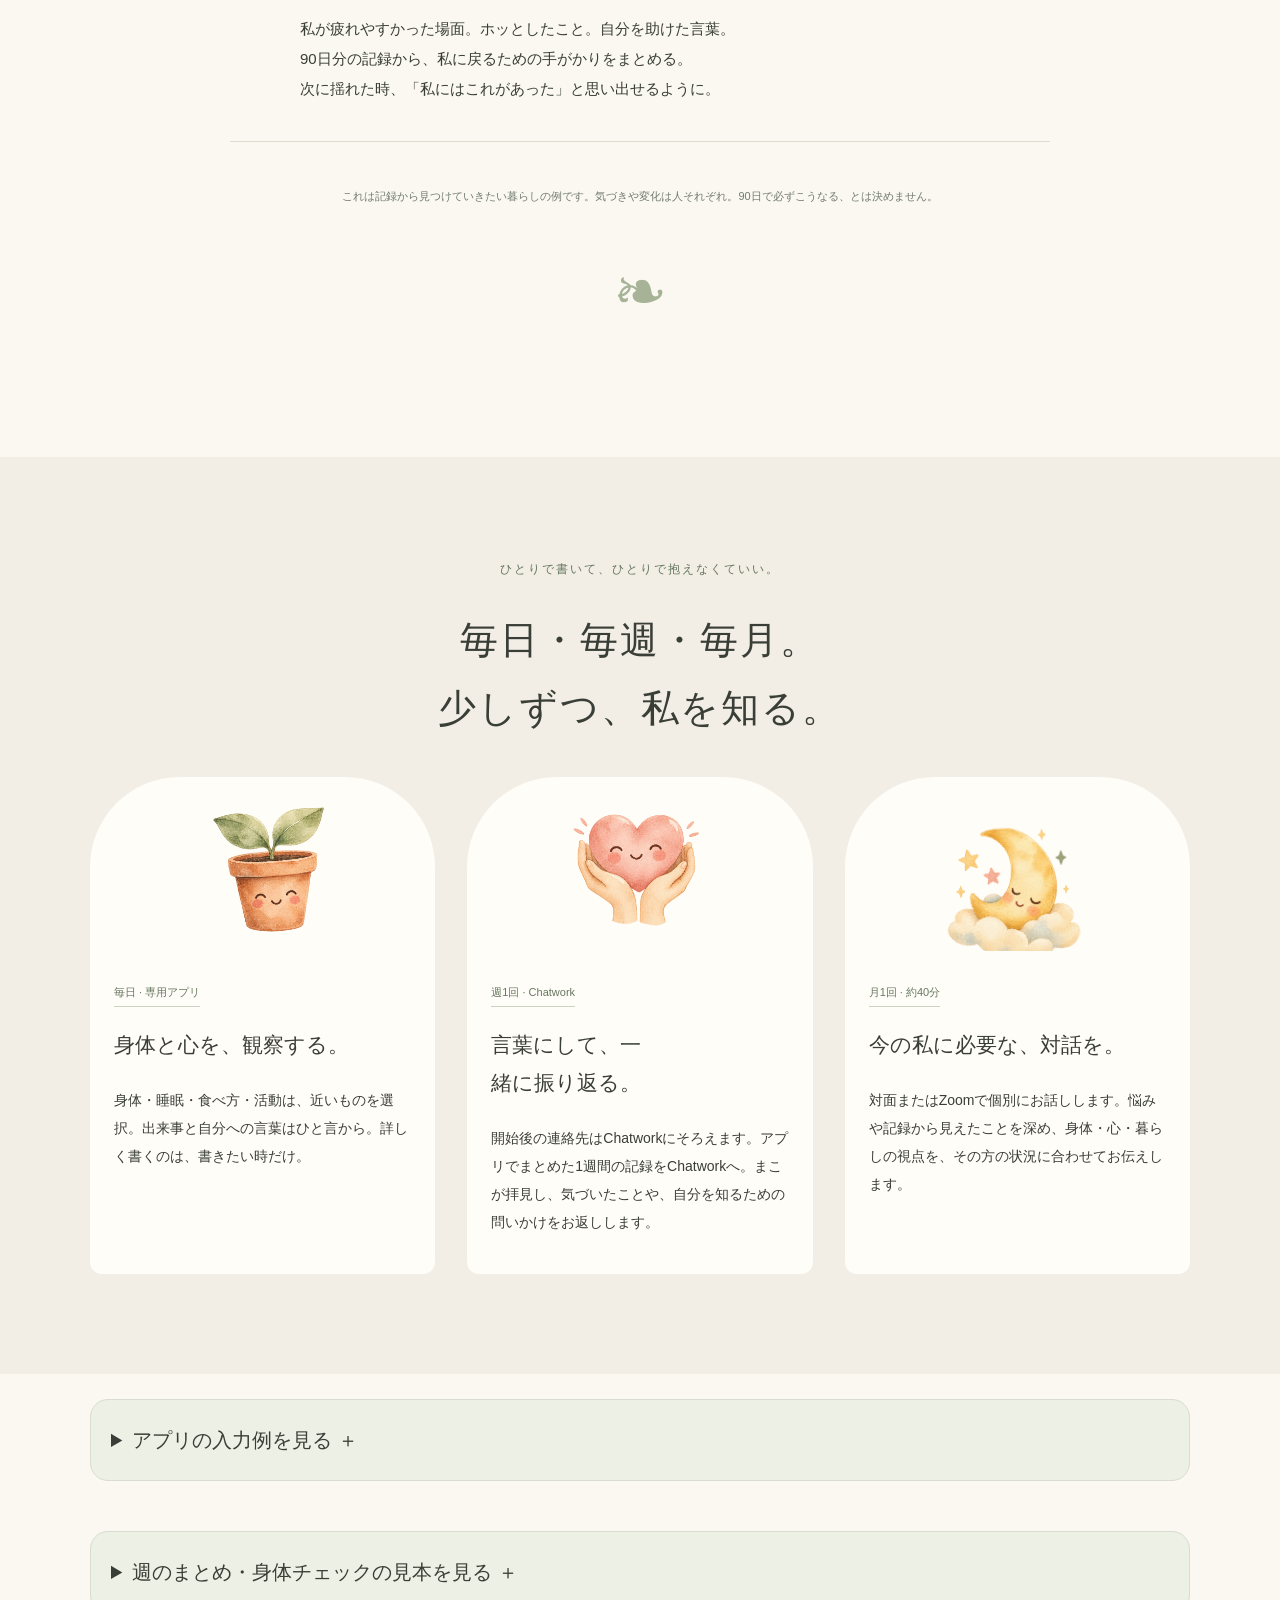
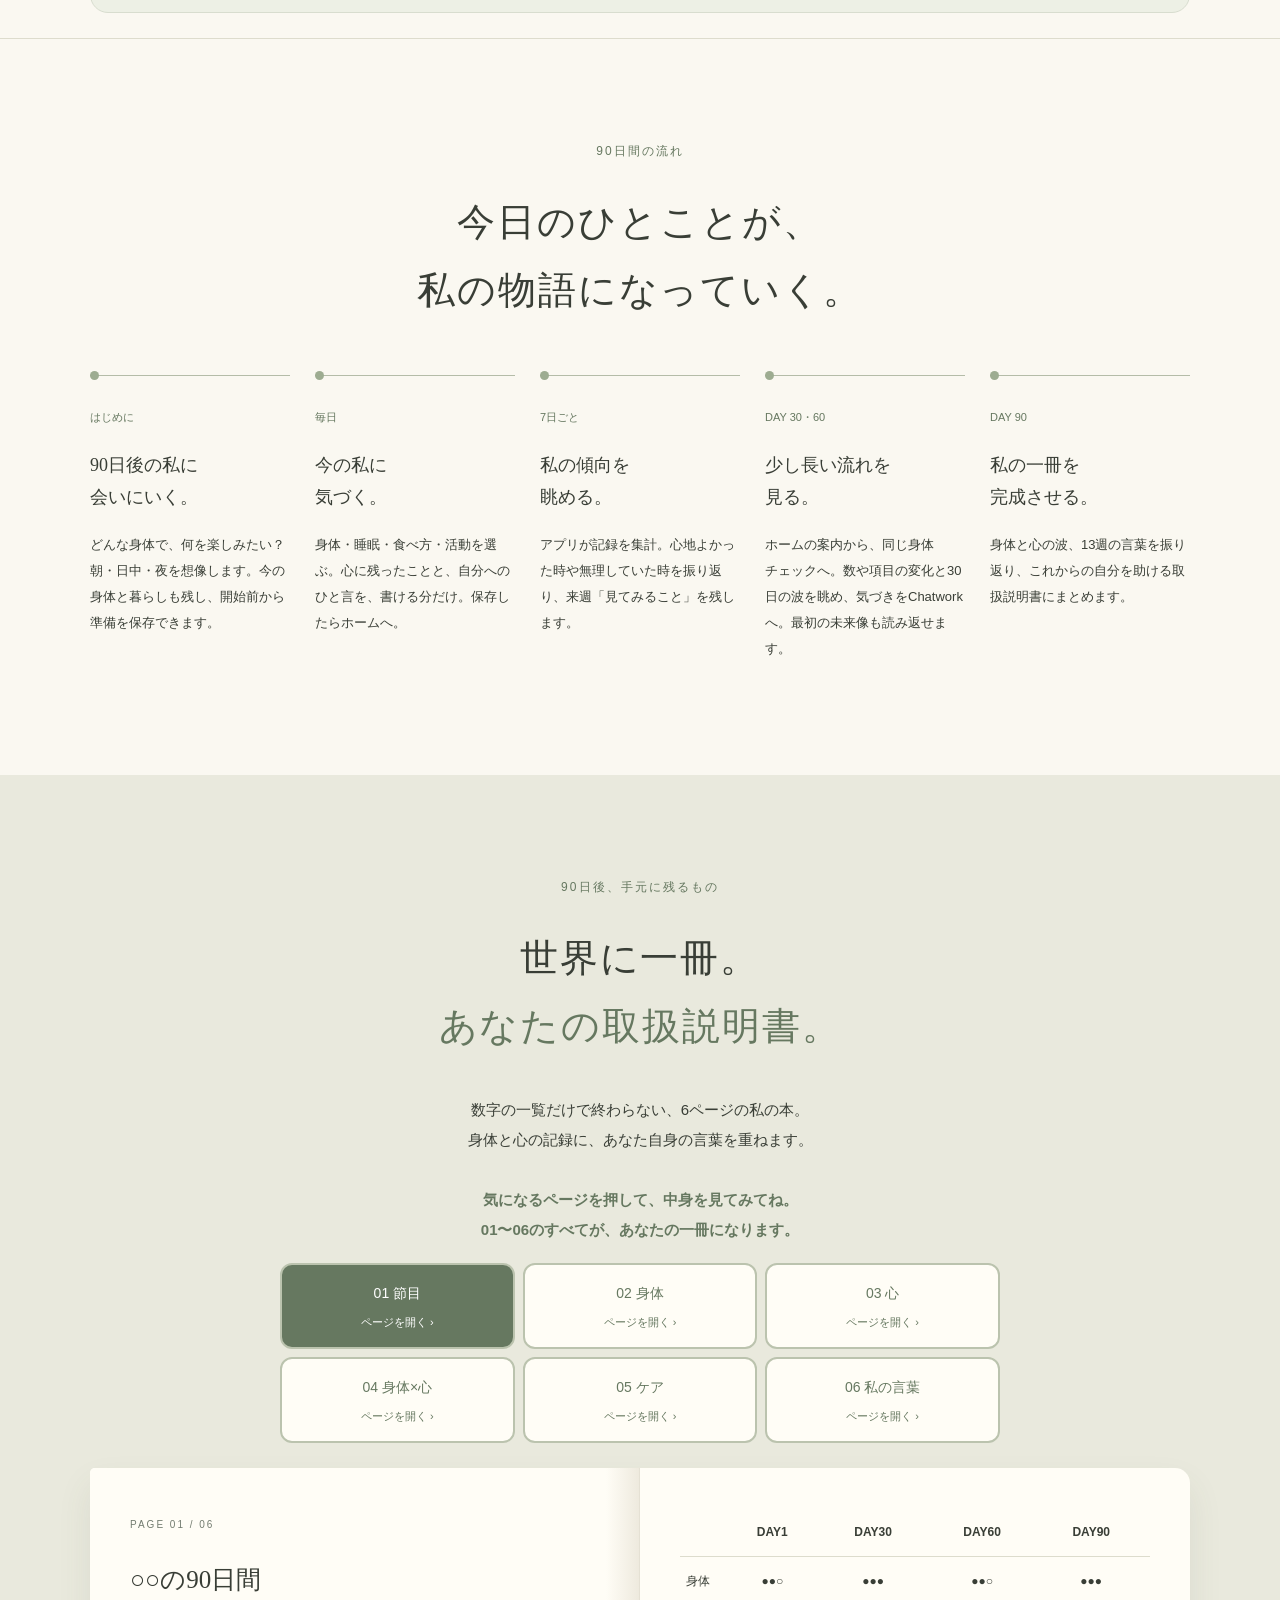
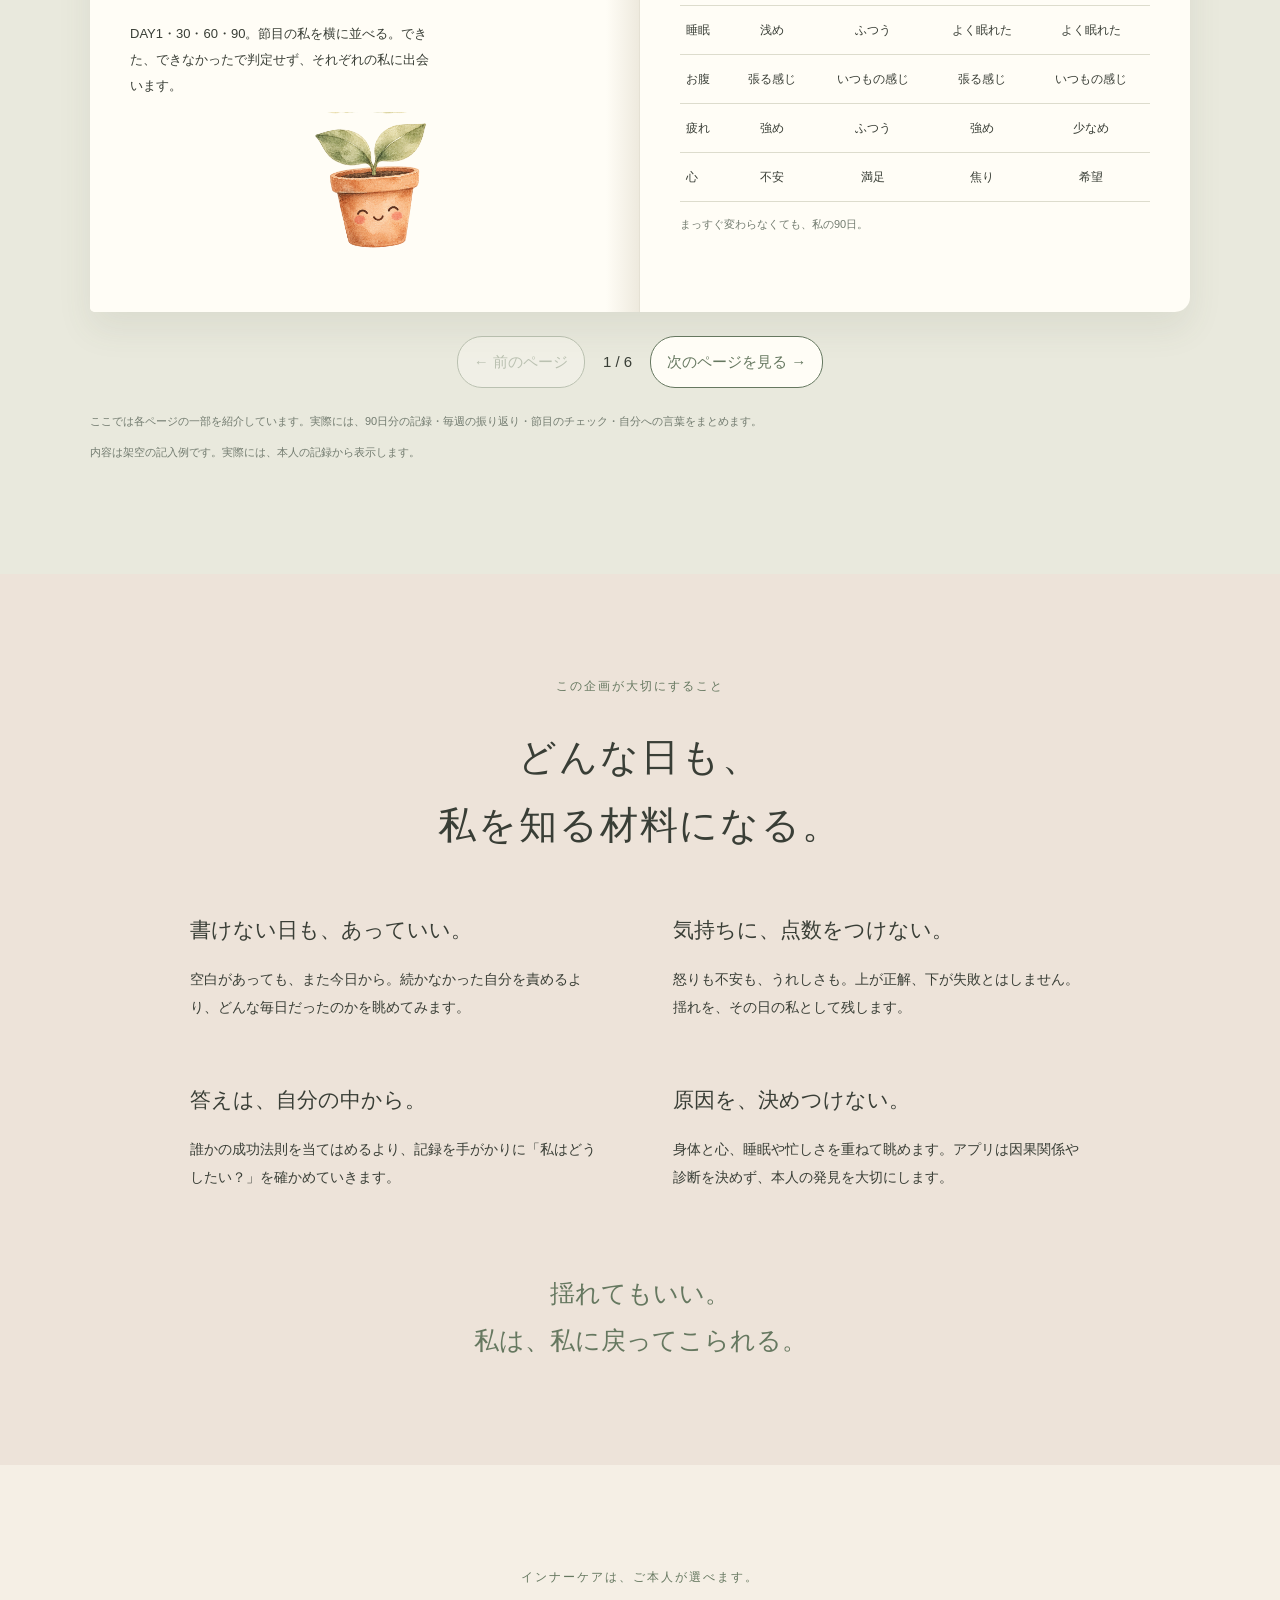
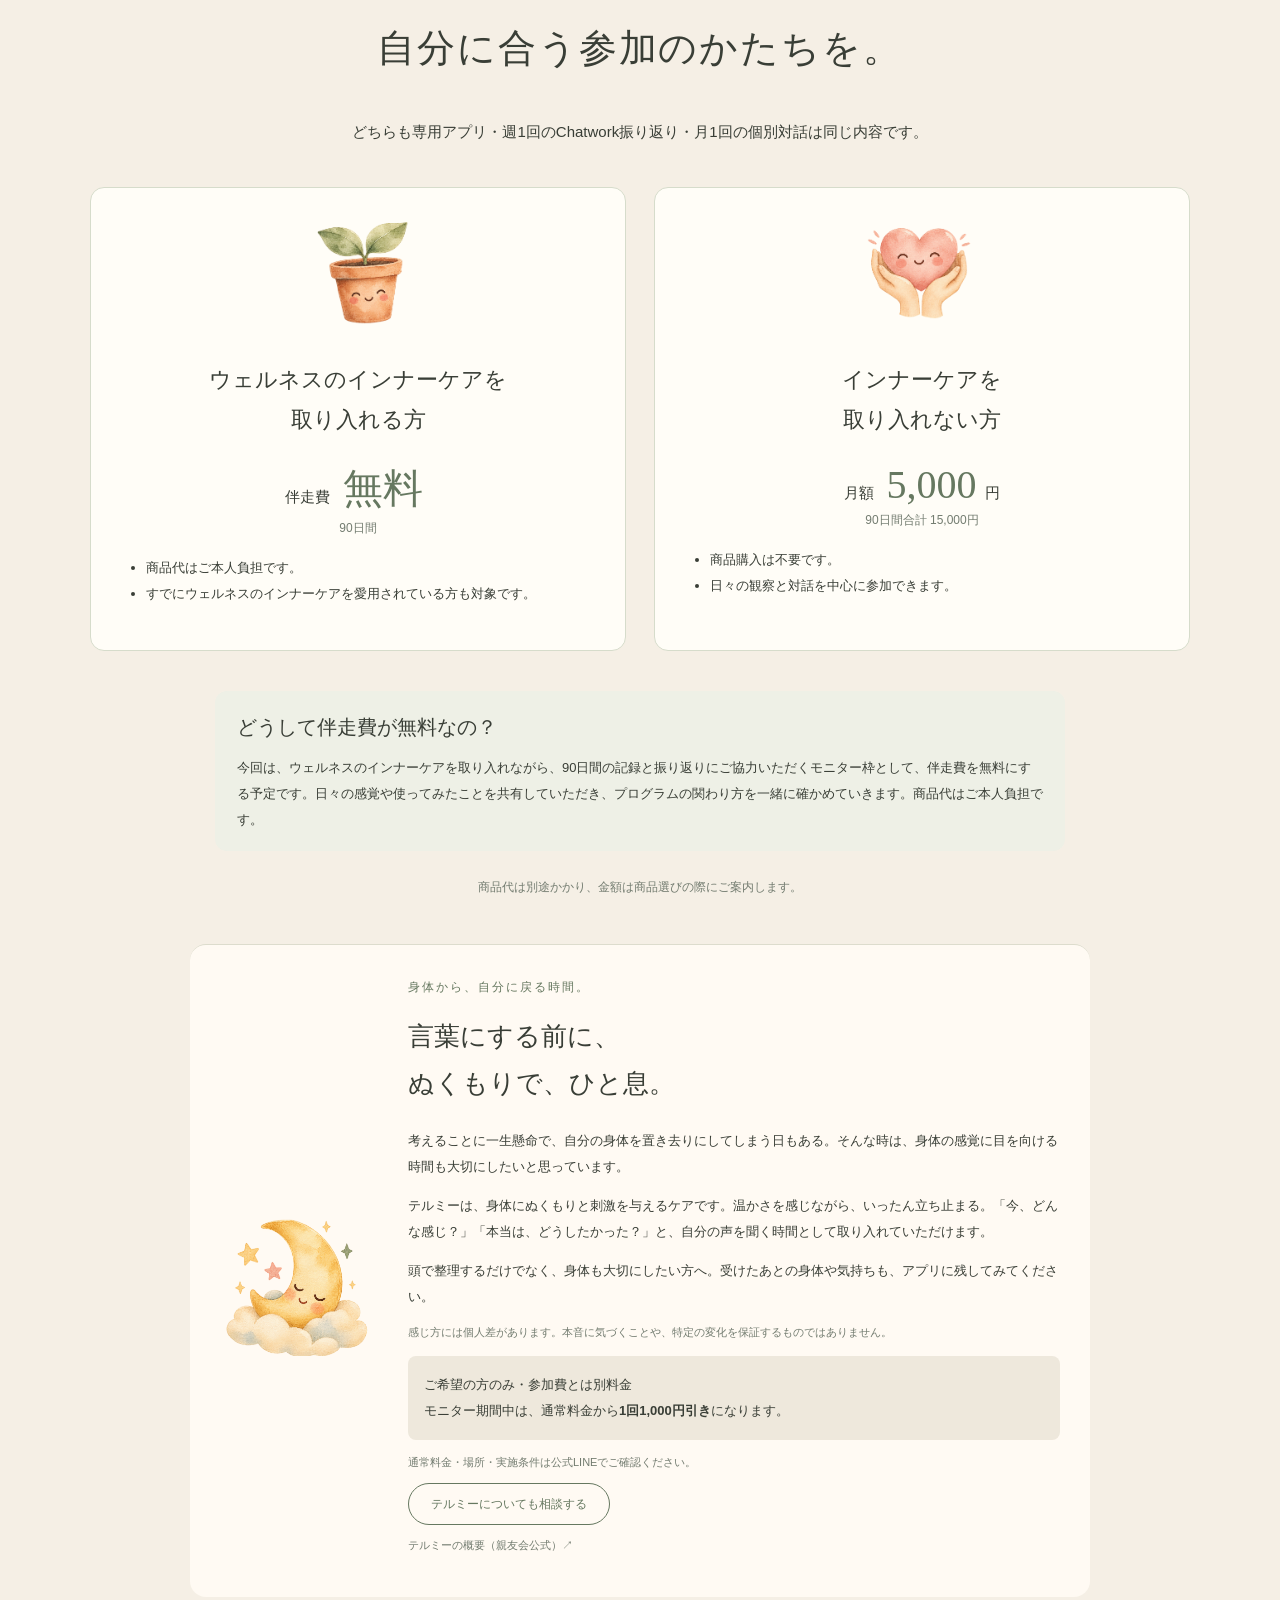
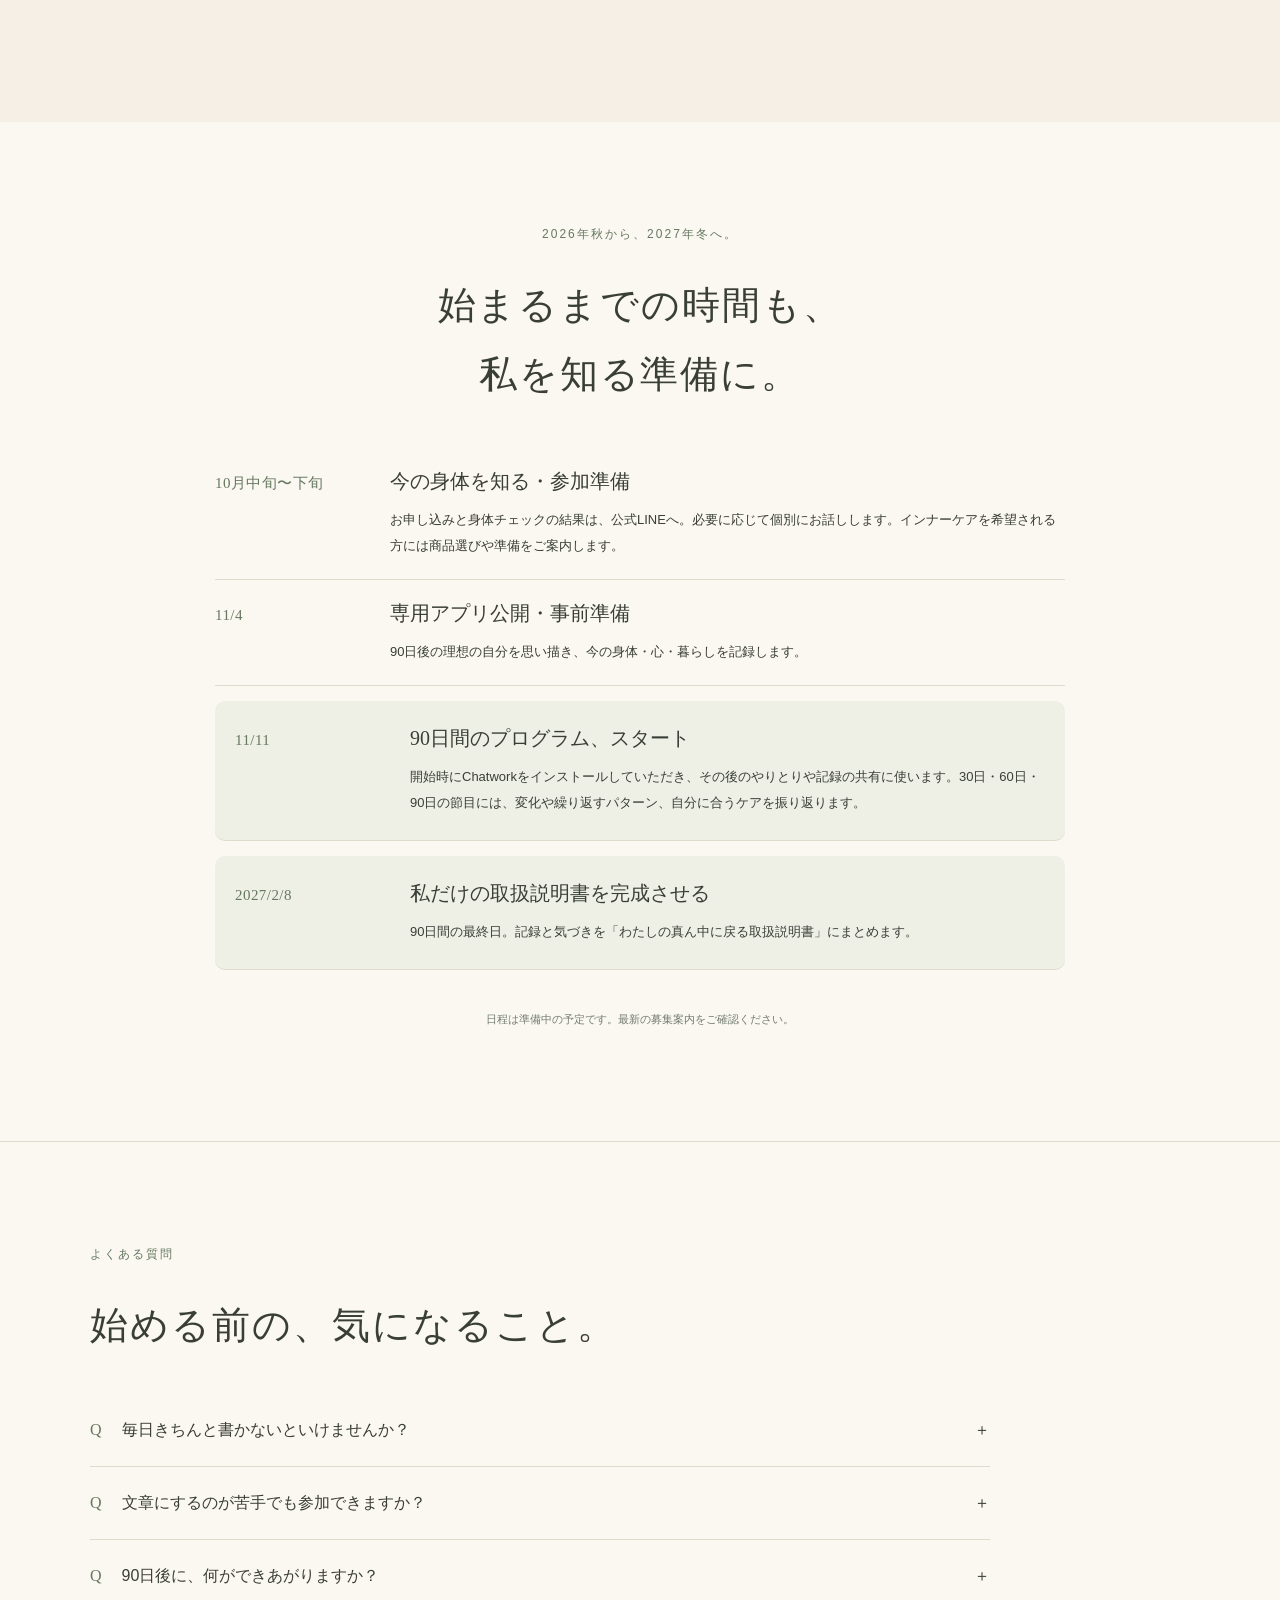
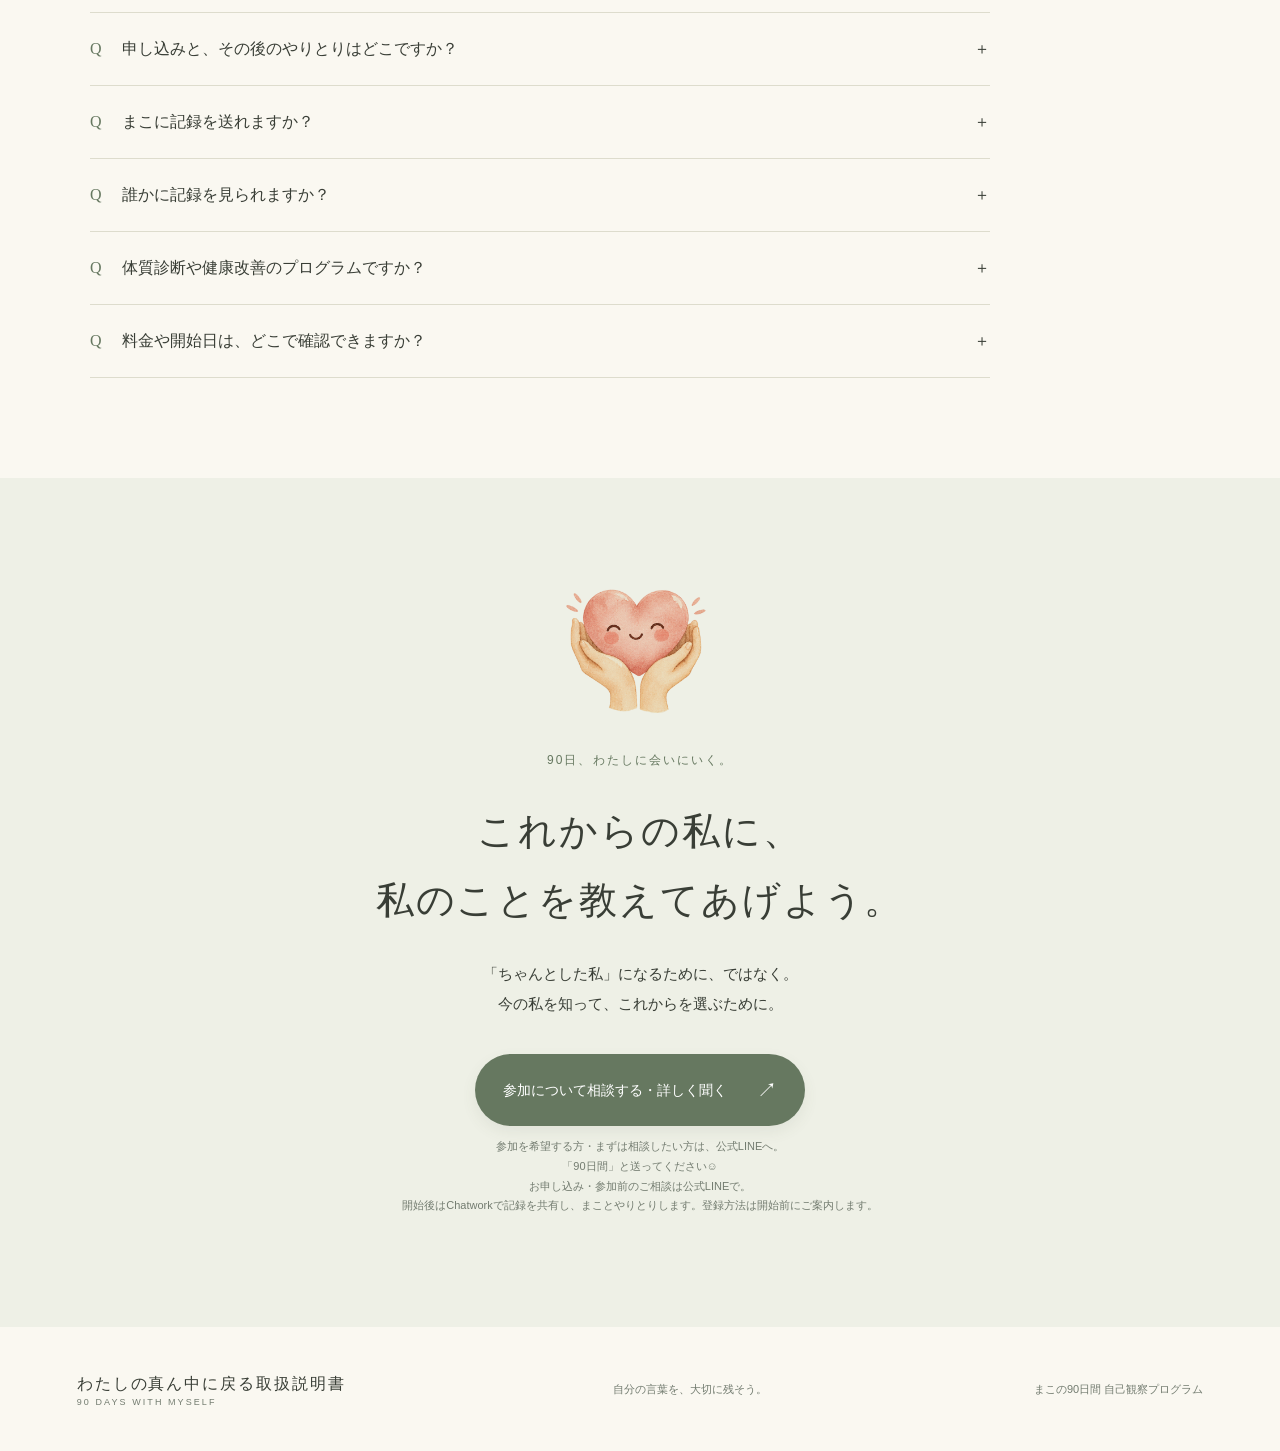
==== commit cf7371fb: "Connect weekly reviews and simplify LP" ====
--- a/lp.html
+++ b/lp.html
@@ -2,12 +2,12 @@
 <html lang="ja"><head><meta charset="utf-8"><meta name="viewport" content="width=device-width,initial-scale=1"><title>90日、わたしに会いにいく。｜わたしの取扱説明書</title><meta name="description" content="身体と心と暮らしを、少しずつ観察する90日間。日々の小さな気づきから、自分だけの取扱説明書をつくるプログラム。"><link rel="stylesheet" href="lp-style.css"></head>
 <body><header><a class="brand" href="#">わたしの真ん中に戻る取扱説明書<span>90 DAYS WITH MYSELF</span></a><nav><a href="#journey">90日の流れ</a><a href="#book">できあがる本</a><a href="#faq">よくある質問</a></nav><a class="mini" href="#join">参加について</a></header>
 <main><section class="hero"><div class="hero-copy"><p class="eyebrow">11月11日スタート予定 · 90日間のモニタープログラム</p><h1>90日間、<br>自分を観察する。<br><em>わたしの取扱説明書</em><br>をつくる。</h1><p class="lead">誰かの正解を探す毎日から、<br>自分の答えに気づく毎日へ。</p><p>身体の声も、揺れる気持ちも、小さな違和感も。<br>暮らしの中で拾い集めたら、<br>「私って、こうなんやな」が、一冊になる。</p><a class="button" href="#practice">90日間の内容を見てみる <span>↗</span></a><p class="micro">毎日完璧に書けなくても、大丈夫。</p></div><div class="hero-art"><div class="circle"></div><svg class="water woman" viewBox="0 0 640 640" aria-hidden="true"><image href="watercolor-notes.png" width="1280" height="1280" x="0" y="0"/></svg><div class="book-cover"><span>MY PERSONAL GUIDE</span><p>わたしの<br>取扱説明書</p><div class="sprig">✧<br>❧</div><small>90日の、小さな発見。</small></div><span class="hand-note">今日の私を、<br>ひとつずつ。</span></div><a class="scroll" href="#worries">SCROLL TO YOURSELF ↓</a></section>
-<section id="worries" class="section worries"><p class="eyebrow">こんな気持ち、ありませんか？</p><h2>ちゃんと過ごしているのに、<br>自分のことは、後回し。</h2><div class="worry-grid"><p>子どもに「早くして！」と言ったあと、<br>寝顔を見て「また怒ってしまった」と自分を責める。</p><p>仕事が終わっても、夕飯・洗濯・片づけ。<br>座った瞬間に、どっと疲れが出る。</p><p>頼まれると、つい「大丈夫」と引き受ける。<br>本当はしんどいのに、断る方が気になってしまう。</p><p>家族には「何が食べたい？」と聞けるのに、<br>自分が何をしたいかは、すぐに出てこない。</p><p>早く寝ようと思っていたのに、スマホを見続ける。<br>やっと一人になれた時間を、終わらせたくない。</p><p>身体によさそうなものを試しても、<br>自分がどんな時にラクなのか、よく分からない。</p></div><p class="bridge">そんな自分にも、<br>大切にしたかったことがあるのかもしれない。<br>まずは責めずに、今日の私を残してみる。</p></section>
-<section id="practice" class="section app-intro"><div class="app-intro-heading"><p class="eyebrow">毎日、選ぶ。ひと言、残す。</p><h2>たくさん書かなくても、<br>今日の私が残っていく。</h2><p>身体の調子や昨夜の睡眠は、近いものを選ぶだけ。<br>心に残った出来事と、自分へのひと言は、書ける時に。<br>全部埋めることより、自分に気づくことを大切にします。</p></div><div class="app-walkthrough"><div class="app-phone"><div class="phone-top"><span>まこの90日ノート</span><small>今日の記録</small></div><h3>① 身体と暮らし</h3><p class="mock-label">今日の身体の調子</p><div class="mock-choices"><span>少ししんどい</span><span class="selected">調子がよい ✓</span></div><p class="mock-label">昨夜、よく眠れた？</p><div class="mock-choices"><span>まあまあ眠れた</span><span class="selected">よく眠れた ✓</span></div><p class="mock-label">今日は、どんなふうに食べた？</p><div class="mock-choices"><span class="selected">ゆっくり、よく噛んで食べた ✓</span></div><p class="mock-label">今日は、どんなふうに身体を動かした？</p><div class="mock-choices"><span class="selected">家事・仕事・移動で動いた ✓</span></div><div class="mock-fold">食事・活動・インナーケアも、同じ日に。</div><small>画面をもとにした記入例です。</small></div><div class="app-phone second"><div class="phone-top"><span>ひと言でも、大丈夫。</span><svg class="water heart" viewBox="0 64 640 576" aria-hidden="true"><image href="watercolor-notes.png" width="1280" height="1280" x="-640" y="-640"/></svg></div><h3>② 今日、心に残ったこと</h3><p class="mock-label">何があって、どんな気持ちになった？</p><div class="mock-writing">子どもが宿題をせず、<br>遊んでいてイライラした。</div><h3>③ 今日の自分にひと言</h3><div class="mock-writing">今日も一日、よくやったね。</div><p class="mock-label">今日一日の気持ちも、近いものがあれば。</p><div class="mock-choices"><span>うれしい・楽しい</span><span>不安・心配</span><span class="selected">焦る・イライラ ✓</span><span>いろんな気持ちがあった</span></div><div class="mock-save">今日の記録を保存する</div><small>保存したらホームへ。書けない欄は空白でOK。</small></div></div><p class="app-soft-note">「その他」を選んだ時は、自分の言葉で。<br>詳しい振り返りや気持ちの言葉は、必要な時だけ開けます。</p><a class="mini" href="./" target="_blank" rel="noopener">アプリを見てみる ↗</a></section>
-<section class="section review-showcase"><p class="eyebrow">記録がたまったら、少し離れて眺めてみる。</p><h2>一日では気づかなかった私に、<br>会いにいく。</h2><div class="review-grid"><article><span class="pill">7日ごと · まこへChatwork</span><h3>アプリがまとめる。<br>私は、気づきをひと言。</h3><div class="mock-report"><strong>🌿 今週のわたし｜WEEK 3</strong><p>疲れを強く感じた日　3日<br>よく眠れた日　4日<br>よく残した身体のこと　肩・首の重さ</p><blockquote>予定が続いた次の日は、<br>身体が重い気がする。</blockquote><p>来週は、予定のない時間を少しつくる。</p><span class="mock-copy">📋 Chatworkに送る文章をコピー</span></div><p>まとめを確認・編集して、まこのChatworkへ。まこからの問いかけと一緒に、自分のパターンを眺めます。</p><p class="micro">インナーケアを取り入れる方は、名前・量・時間・飲み忘れ・身体の感覚も共有できます。本人が確認して送る形です。</p></article><article><span class="pill">DAY30・60・90 · 同じ身体チェック</span><h3>変わったところも、<br>変わらないところも。</h3><div class="mock-comparison"><div class="compare-caption"><strong>身体チェックの変化</strong><span>DAY1 → DAY30</span></div><div><span>チェックA</span><b>8 → 6</b><i style="--length:50%"></i></div><div><span>チェックB</span><b>7 → 5</b><i style="--length:42%"></i></div><div><span>チェックC</span><b>6 → 4</b><i style="--length:33%"></i></div><p class="micro">増えた・減った項目も、開いて見られます。</p></div><p>最初と同じ項目を確認。身体・睡眠・疲れの波も、グラフでひと目に。節目の気づきもChatworkで送れます。</p><p class="micro">数字と文章は架空の例です。チェックの増減を、成功・失敗とは決めません。</p></article></div></section>
-<section class="section support"><p class="eyebrow">ひとりで書いて、ひとりで抱えなくていい。</p><h2>毎日・毎週・毎月。<br>少しずつ、私を知る。</h2><div class="support-grid"><article><svg class="water plant" viewBox="0 64 640 576" aria-hidden="true"><image href="watercolor-notes.png" width="1280" height="1280" x="0" y="-640"/></svg><span class="pill">毎日 · 専用アプリ</span><h3>身体と心を、観察する。</h3><p>身体・睡眠・食べ方・活動は、近いものを選択。出来事と自分への言葉はひと言から。詳しく書くのは、書きたい時だけ。</p></article><article><svg class="water heart" viewBox="0 64 640 576" aria-hidden="true"><image href="watercolor-notes.png" width="1280" height="1280" x="-640" y="-640"/></svg><span class="pill">週1回 · Chatwork</span><h3>言葉にして、一緒に振り返る。</h3><p>アプリでまとめた1週間の記録をChatworkへ。まこが拝見し、気づいたことや、自分を知るための問いかけをお返しします。</p></article><article><svg class="water moon" viewBox="0 0 640 640" aria-hidden="true"><image href="watercolor-notes.png" width="1280" height="1280" x="-640" y="0"/></svg><span class="pill">月1回 · 約40分</span><h3>今の私に必要な、対話を。</h3><p>対面またはZoomで個別にお話しします。悩みや記録から見えたことを深め、身体・心・暮らしの視点を、その方の状況に合わせてお伝えします。</p></article></div></section><section id="journey" class="section journey"><p class="eyebrow">90日間の流れ</p><h2>今日のひとことが、<br>私の物語になっていく。</h2><div class="timeline"><article><span>はじめに</span><h3>90日後の私に<br>会いにいく。</h3><p>どんな身体で、何を楽しみたい？ 朝・日中・夜を想像します。今の身体と暮らしも残し、開始前から準備を保存できます。</p></article><article><span>毎日</span><h3>今の私に<br>気づく。</h3><p>身体・睡眠・食べ方・活動を選ぶ。心に残ったことと、自分へのひと言を、書ける分だけ。保存したらホームへ。</p></article><article><span>7日ごと</span><h3>私の傾向を<br>眺める。</h3><p>アプリが記録を集計。心地よかった時や無理していた時を振り返り、来週「見てみること」を残します。</p></article><article><span>DAY 30・60</span><h3>少し長い流れを<br>見る。</h3><p>ホームの案内から、同じ身体チェックへ。数や項目の変化と30日の波を眺め、気づきをChatworkへ。最初の未来像も読み返せます。</p></article><article><span>DAY 90</span><h3>私の一冊を<br>完成させる。</h3><p>身体と心の波、13週の言葉を振り返り、これからの自分を助ける取扱説明書にまとめます。</p></article></div></section>
+<section id="worries" class="section worries"><p class="eyebrow">こんな気持ち、ありませんか？</p><h2>ちゃんと過ごしているのに、<br>自分のことは、後回し。</h2><div class="worry-grid"><p>本や講座で学んできたのに、<br>暮らしでは同じことで悩んでしまう。</p><p>子どもに「早くして！」と言ったあと、<br>寝顔を見て「また怒ってしまった」と自分を責める。</p><p>仕事が終わっても、夕飯・洗濯・片づけ。<br>座った瞬間に、どっと疲れが出る。</p><p>頼まれると、つい「大丈夫」と引き受ける。<br>本当はしんどいのに、断る方が気になってしまう。</p><p>家族には「何が食べたい？」と聞けるのに、<br>自分が何をしたいかは、すぐに出てこない。</p><p>早く寝ようと思っていたのに、スマホを見続ける。<br>やっと一人になれた時間を、終わらせたくない。</p><p>身体によさそうなものを試しても、<br>自分がどんな時にラクなのか、よく分からない。</p></div><p class="bridge">そんな自分にも、<br>大切にしたかったことがあるのかもしれない。<br>まずは責めずに、今日の私を残してみる。</p></section>
+<section class="section changes"><p class="eyebrow">見つけていきたい、暮らしの変化</p><h2>私のことが分かると、<br>選び方に、余白ができる。</h2><div class="change-list"><article><span>01</span><div><h3>「また怒った私」から、<br>「余裕がなかった私」に気づける。</h3><p>忙しい日と、その時の気持ちを並べてみる。<br>「子どもにちゃんとしてほしかったけど、私も休みたかった」<br>そんな本音を見つけたら、次はひと息ついてから話す選択も。</p></div></article><article><span>02</span><div><h3>「何となくしんどい」に、<br>自分なりの手がかりができる。</h3><p>身体・睡眠・予定・インナーケアの記録を見返す。<br>「予定が続いた翌日は、疲れを強く感じていた」<br>気づいたことをまこに伝え、これからの過ごし方を一緒に考える。</p></div></article><article><span>03</span><div><h3>人の期待だけでなく、<br>自分の気持ちも選び方に入れられる。</h3><p>「今週は予定をひとつ減らしたい」「今日はここまででいい」<br>自分が大切にしたいことを、少しずつ言葉にする。<br>誰かに合わせる前に、自分に聞く時間を持ってみる。</p></div></article><article><span>04</span><div><h3>しんどい日に開ける、<br>自分のための一冊が手元に残る。</h3><p>私が疲れやすかった場面。ホッとしたこと。自分を助けた言葉。<br>90日分の記録から、私に戻るための手がかりをまとめる。<br>次に揺れた時、「私にはこれがあった」と思い出せるように。</p></div></article></div><p class="micro">これは記録から見つけていきたい暮らしの例です。気づきや変化は人それぞれ。90日で必ずこうなる、とは決めません。</p></section><section class="section support"><p class="eyebrow">ひとりで書いて、ひとりで抱えなくていい。</p><h2>毎日・毎週・毎月。<br>少しずつ、私を知る。</h2><div class="support-grid"><article><svg class="water plant" viewBox="0 64 640 576" aria-hidden="true"><image href="watercolor-notes.png" width="1280" height="1280" x="0" y="-640"/></svg><span class="pill">毎日 · 専用アプリ</span><h3>身体と心を、観察する。</h3><p>身体・睡眠・食べ方・活動は、近いものを選択。出来事と自分への言葉はひと言から。詳しく書くのは、書きたい時だけ。</p></article><article><svg class="water heart" viewBox="0 64 640 576" aria-hidden="true"><image href="watercolor-notes.png" width="1280" height="1280" x="-640" y="-640"/></svg><span class="pill">週1回 · Chatwork</span><h3>言葉にして、一緒に振り返る。</h3><p>開始後の連絡先はChatworkにそろえます。アプリでまとめた1週間の記録をChatworkへ。まこが拝見し、気づいたことや、自分を知るための問いかけをお返しします。</p></article><article><svg class="water moon" viewBox="0 0 640 640" aria-hidden="true"><image href="watercolor-notes.png" width="1280" height="1280" x="-640" y="0"/></svg><span class="pill">月1回 · 約40分</span><h3>今の私に必要な、対話を。</h3><p>対面またはZoomで個別にお話しします。悩みや記録から見えたことを深め、身体・心・暮らしの視点を、その方の状況に合わせてお伝えします。</p></article></div></section><details id="practice" class="section lpDetails"><summary>アプリの入力例を見る ＋</summary><section  class="section app-intro"><div class="app-intro-heading"><p class="eyebrow">毎日、選ぶ。ひと言、残す。</p><h2>たくさん書かなくても、<br>今日の私が残っていく。</h2><p>身体の調子や昨夜の睡眠は、近いものを選ぶだけ。<br>心に残った出来事と、自分へのひと言は、書ける時に。<br>全部埋めることより、自分に気づくことを大切にします。</p></div><div class="app-walkthrough"><div class="app-phone"><div class="phone-top"><span>まこの90日ノート</span><small>今日の記録</small></div><h3>① 身体と暮らし</h3><p class="mock-label">今日の身体の調子</p><div class="mock-choices"><span>少ししんどい</span><span class="selected">調子がよい ✓</span></div><p class="mock-label">昨夜、よく眠れた？</p><div class="mock-choices"><span>まあまあ眠れた</span><span class="selected">よく眠れた ✓</span></div><p class="mock-label">今日は、どんなふうに食べた？</p><div class="mock-choices"><span class="selected">ゆっくり、よく噛んで食べた ✓</span></div><p class="mock-label">今日は、どんなふうに身体を動かした？</p><div class="mock-choices"><span class="selected">家事・仕事・移動で動いた ✓</span></div><div class="mock-fold">食事・活動・インナーケアも、同じ日に。</div><small>画面をもとにした記入例です。</small></div><div class="app-phone second"><div class="phone-top"><span>ひと言でも、大丈夫。</span><svg class="water heart" viewBox="0 64 640 576" aria-hidden="true"><image href="watercolor-notes.png" width="1280" height="1280" x="-640" y="-640"/></svg></div><h3>② 今日、心に残ったこと</h3><p class="mock-label">何があって、どんな気持ちになった？</p><div class="mock-writing">子どもが宿題をせず、<br>遊んでいてイライラした。</div><h3>③ 今日の自分にひと言</h3><div class="mock-writing">今日も一日、よくやったね。</div><p class="mock-label">今日一日の気持ちも、近いものがあれば。</p><div class="mock-choices"><span>うれしい・楽しい</span><span>不安・心配</span><span class="selected">焦る・イライラ ✓</span><span>いろんな気持ちがあった</span></div><div class="mock-save">今日の記録を保存する</div><small>保存したらホームへ。書けない欄は空白でOK。</small></div></div><p class="app-soft-note">「その他」を選んだ時は、自分の言葉で。<br>詳しい振り返りや気持ちの言葉は、必要な時だけ開けます。</p><a class="mini" href="./" target="_blank" rel="noopener">アプリを見てみる ↗</a></section>
+</details><details class="section lpDetails"><summary>週のまとめ・身体チェックの見本を見る ＋</summary><section class="section review-showcase"><p class="eyebrow">記録がたまったら、少し離れて眺めてみる。</p><h2>一日では気づかなかった私に、<br>会いにいく。</h2><div class="review-grid"><article><span class="pill">7日ごと · まこへChatwork</span><h3>アプリがまとめる。<br>私は、気づきをひと言。</h3><div class="mock-report"><strong>🌿 今週のわたし｜WEEK 3</strong><p>疲れを強く感じた日　3日<br>よく眠れた日　4日<br>よく残した身体のこと　肩・首の重さ</p><blockquote>予定が続いた次の日は、<br>身体が重い気がする。</blockquote><p>来週は、予定のない時間を少しつくる。</p><span class="mock-copy">📋 Chatworkに送る文章をコピー</span></div><p>まとめを確認・編集して、まこのChatworkへ。まこからの問いかけと一緒に、自分のパターンを眺めます。</p><p class="micro">インナーケアを取り入れる方は、名前・量・時間・飲み忘れ・身体の感覚も共有できます。本人が確認して送る形です。</p></article><article><span class="pill">DAY30・60・90 · 同じ身体チェック</span><h3>変わったところも、<br>変わらないところも。</h3><div class="mock-comparison"><div class="compare-caption"><strong>身体チェックの変化</strong><span>DAY1 → DAY30</span></div><div><span>チェックA</span><b>8 → 6</b><i style="--length:50%"></i></div><div><span>チェックB</span><b>7 → 5</b><i style="--length:42%"></i></div><div><span>チェックC</span><b>6 → 4</b><i style="--length:33%"></i></div><p class="micro">増えた・減った項目も、開いて見られます。</p></div><p>最初と同じ項目を確認。身体・睡眠・疲れの波も、グラフでひと目に。節目の気づきもChatworkで送れます。</p><p class="micro">数字と文章は架空の例です。チェックの増減を、成功・失敗とは決めません。</p></article></div></section>
+</details><section id="journey" class="section journey"><p class="eyebrow">90日間の流れ</p><h2>今日のひとことが、<br>私の物語になっていく。</h2><div class="timeline"><article><span>はじめに</span><h3>90日後の私に<br>会いにいく。</h3><p>どんな身体で、何を楽しみたい？ 朝・日中・夜を想像します。今の身体と暮らしも残し、開始前から準備を保存できます。</p></article><article><span>毎日</span><h3>今の私に<br>気づく。</h3><p>身体・睡眠・食べ方・活動を選ぶ。心に残ったことと、自分へのひと言を、書ける分だけ。保存したらホームへ。</p></article><article><span>7日ごと</span><h3>私の傾向を<br>眺める。</h3><p>アプリが記録を集計。心地よかった時や無理していた時を振り返り、来週「見てみること」を残します。</p></article><article><span>DAY 30・60</span><h3>少し長い流れを<br>見る。</h3><p>ホームの案内から、同じ身体チェックへ。数や項目の変化と30日の波を眺め、気づきをChatworkへ。最初の未来像も読み返せます。</p></article><article><span>DAY 90</span><h3>私の一冊を<br>完成させる。</h3><p>身体と心の波、13週の言葉を振り返り、これからの自分を助ける取扱説明書にまとめます。</p></article></div></section>
 <section id="book" class="section book-section"><div class="book-heading"><p class="eyebrow">90日後、手元に残るもの</p><h2>世界に一冊。<br><em>あなたの取扱説明書。</em></h2><p>数字の一覧だけで終わらない、6ページの私の本。<br>身体と心の記録に、あなた自身の言葉を重ねます。</p></div><div class="book-preview"><p class="book-instruction">気になるページを押して、中身を見てみてね。<br>01〜06のすべてが、あなたの一冊になります。</p><div class="book-tabs" role="tablist" aria-label="取扱説明書の6ページ"><button role="tab" aria-selected="true" data-page="0">01 節目</button><button role="tab" aria-selected="false" data-page="1">02 身体</button><button role="tab" aria-selected="false" data-page="2">03 心</button><button role="tab" aria-selected="false" data-page="3">04 身体×心</button><button role="tab" aria-selected="false" data-page="4">05 ケア</button><button role="tab" aria-selected="false" data-page="5">06 私の言葉</button></div><div class="open-book"><div class="book-left"><small id="page-number">PAGE 01 / 06</small><h3 id="page-title">○○の90日間</h3><p id="page-description">DAY1・30・60・90。節目の私を横に並べる。できた、できなかったで判定せず、それぞれの私に出会います。</p><svg class="water plant" viewBox="0 64 640 576" aria-hidden="true"><image href="watercolor-notes.png" width="1280" height="1280" x="0" y="-640"/></svg></div><div class="book-right" id="page-content"></div></div><div class="book-controls"><button type="button" id="book-prev">← 前のページ</button><span id="book-position" aria-live="polite">1 / 6</span><button type="button" id="book-next">次のページを見る →</button></div><p class="micro">ここでは各ページの一部を紹介しています。実際には、90日分の記録・毎週の振り返り・節目のチェック・自分への言葉をまとめます。</p><p class="micro">内容は架空の記入例です。実際には、本人の記録から表示します。</p></div></section>
-<section class="section changes"><p class="eyebrow">見つけていきたい、暮らしの変化</p><h2>私のことが分かると、<br>選び方に、余白ができる。</h2><div class="change-list"><article><span>01</span><div><h3>「また怒った私」から、<br>「余裕がなかった私」に気づける。</h3><p>忙しい日と、その時の気持ちを並べてみる。<br>「子どもにちゃんとしてほしかったけど、私も休みたかった」<br>そんな本音を見つけたら、次はひと息ついてから話す選択も。</p></div></article><article><span>02</span><div><h3>「何となくしんどい」に、<br>自分なりの手がかりができる。</h3><p>身体・睡眠・予定・インナーケアの記録を見返す。<br>「予定が続いた翌日は、疲れを強く感じていた」<br>気づいたことをまこに伝え、これからの過ごし方を一緒に考える。</p></div></article><article><span>03</span><div><h3>人の期待だけでなく、<br>自分の気持ちも選び方に入れられる。</h3><p>「今週は予定をひとつ減らしたい」「今日はここまででいい」<br>自分が大切にしたいことを、少しずつ言葉にする。<br>誰かに合わせる前に、自分に聞く時間を持ってみる。</p></div></article><article><span>04</span><div><h3>しんどい日に開ける、<br>自分のための一冊が手元に残る。</h3><p>私が疲れやすかった場面。ホッとしたこと。自分を助けた言葉。<br>90日分の記録から、私に戻るための手がかりをまとめる。<br>次に揺れた時、「私にはこれがあった」と思い出せるように。</p></div></article></div><p class="micro">これは記録から見つけていきたい暮らしの例です。気づきや変化は人それぞれ。90日で必ずこうなる、とは決めません。</p></section>
+
 <section class="philosophy section"><p class="eyebrow">この企画が大切にすること</p><h2>どんな日も、<br>私を知る材料になる。</h2><div class="principles"><article><h3>書けない日も、あっていい。</h3><p>空白があっても、また今日から。続かなかった自分を責めるより、どんな毎日だったのかを眺めてみます。</p></article><article><h3>気持ちに、点数をつけない。</h3><p>怒りも不安も、うれしさも。上が正解、下が失敗とはしません。揺れを、その日の私として残します。</p></article><article><h3>答えは、自分の中から。</h3><p>誰かの成功法則を当てはめるより、記録を手がかりに「私はどうしたい？」を確かめていきます。</p></article><article><h3>原因を、決めつけない。</h3><p>身体と心、睡眠や忙しさを重ねて眺めます。アプリは因果関係や診断を決めず、本人の発見を大切にします。</p></article></div><p class="handwriting">揺れてもいい。<br>私は、私に戻ってこられる。</p></section>
 <section id="price" class="section pricing"><p class="eyebrow">インナーケアは、ご本人が選べます。</p><h2>自分に合う参加のかたちを。</h2><p>どちらも専用アプリ・週1回のChatwork振り返り・月1回の個別対話は同じ内容です。</p><div class="price-grid"><article><svg class="water plant" viewBox="0 64 640 576" aria-hidden="true"><image href="watercolor-notes.png" width="1280" height="1280" x="0" y="-640"/></svg><h3>ウェルネスのインナーケアを<br>取り入れる方</h3><p class="price">伴走費 <strong>無料</strong><span>90日間</span></p><ul><li>商品代はご本人負担です。</li><li>すでにウェルネスのインナーケアを愛用されている方も対象です。</li></ul></article><article><svg class="water heart" viewBox="0 64 640 576" aria-hidden="true"><image href="watercolor-notes.png" width="1280" height="1280" x="-640" y="-640"/></svg><h3>インナーケアを<br>取り入れない方</h3><p class="price">月額 <strong>5,000</strong>円<span>90日間合計 15,000円</span></p><ul><li>商品購入は不要です。</li><li>日々の観察と対話を中心に参加できます。</li></ul></article></div><div class="free-reason"><h3>どうして伴走費が無料なの？</h3><p>今回は、ウェルネスのインナーケアを取り入れながら、90日間の記録と振り返りにご協力いただくモニター枠として、伴走費を無料にする予定です。日々の感覚や使ってみたことを共有していただき、プログラムの関わり方を一緒に確かめていきます。商品代はご本人負担です。</p></div><p class="price-caution">商品代は別途かかり、金額は商品選びの際にご案内します。</p><section class="thermie thermie-panel"><svg class="water moon" viewBox="0 0 640 640" aria-hidden="true"><image href="watercolor-notes.png" width="1280" height="1280" x="-640" y="0"/></svg><div><p class="eyebrow">身体から、自分に戻る時間。</p><h3>言葉にする前に、<br>ぬくもりで、ひと息。</h3><p>考えることに一生懸命で、自分の身体を置き去りにしてしまう日もある。そんな時は、身体の感覚に目を向ける時間も大切にしたいと思っています。</p><p>テルミーは、身体にぬくもりと刺激を与えるケアです。温かさを感じながら、いったん立ち止まる。「今、どんな感じ？」「本当は、どうしたかった？」と、自分の声を聞く時間として取り入れていただけます。</p><p>頭で整理するだけでなく、身体も大切にしたい方へ。受けたあとの身体や気持ちも、アプリに残してみてください。</p><p class="micro">感じ方には個人差があります。本音に気づくことや、特定の変化を保証するものではありません。</p><p class="thermie-offer">ご希望の方のみ・参加費とは別料金<br>モニター期間中は、通常料金から<strong>1回1,000円引き</strong>になります。</p><p class="micro">通常料金・場所・実施条件は公式LINEでご確認ください。</p><a class="mini" href="#join">テルミーについても相談する</a><p class="micro"><a href="https://www.ito-thermie.or.jp/remedy/overview.html" target="_blank" rel="noopener">テルミーの概要（親友会公式）↗</a></p></div></section></section><section class="section schedule"><p class="eyebrow">2026年秋から、2027年冬へ。</p><h2>始まるまでの時間も、<br>私を知る準備に。</h2><div class="schedule-list"><article><span>10月中旬〜下旬</span><div><h3>今の身体を知る・参加準備</h3><p>お申し込みと身体チェックの結果は、公式LINEへ。必要に応じて個別にお話しします。インナーケアを希望される方には商品選びや準備をご案内します。</p></div></article><article><span>11/4</span><div><h3>専用アプリ公開・事前準備</h3><p>90日後の理想の自分を思い描き、今の身体・心・暮らしを記録します。</p></div></article><article class="important"><span>11/11</span><div><h3>90日間のプログラム、スタート</h3><p>開始時にChatworkをインストールしていただき、その後のやりとりや記録の共有に使います。30日・60日・90日の節目には、変化や繰り返すパターン、自分に合うケアを振り返ります。</p></div></article><article class="important"><span>2027/2/8</span><div><h3>私だけの取扱説明書を完成させる</h3><p>90日間の最終日。記録と気づきを「わたしの真ん中に戻る取扱説明書」にまとめます。</p></div></article></div><p class="micro">日程は準備中の予定です。最新の募集案内をご確認ください。</p></section><section id="faq" class="section faq"><p class="eyebrow">よくある質問</p><h2>始める前の、気になること。</h2><details><summary>毎日きちんと書かないといけませんか？</summary><p>毎日完璧に書く必要はありません。選択するだけの日や空白の日があっても大丈夫。書ける日に戻ってきてください。</p></details><details><summary>文章にするのが苦手でも参加できますか？</summary><p>体調や気持ちは選択式で残せます。自由記入には例があるので、ひと言から始められます。「その他」は自由に書けます。気持ちは身近な言葉から選べて、合うものがなければ選ばなくても大丈夫。詳しい問いは、書きたい時だけ開けます。</p></details><details><summary>90日後に、何ができあがりますか？</summary><p>節目の比較、身体、心、身体と心の重なり、自分にしてあげたこと、これからの自分への言葉をまとめた6ページの取扱説明書です。印刷・PDF保存もできます。</p></details><details><summary>申し込みと、その後のやりとりはどこですか？</summary><p>お申し込みはまこの公式LINEで受け付けます。プログラム開始時にChatworkをインストールしていただき、開始後のやりとりと記録の共有はChatworkで行います。</p></details><details><summary>まこに記録を送れますか？</summary><p>週のまとめと30日ごとの振り返りをアプリで作れます。身体・睡眠・気持ちや本人の気づきを確認・編集してコピーし、まこのChatworkに貼り付けて送ります。インナーケアの飲用記録と身体の感覚も含められます。</p></details><details><summary>誰かに記録を見られますか？</summary><p>現在のアプリは、使っているブラウザに記録を保存します。Chatworkに送る文章は、ご自身で確認して選べます。同じ端末・ブラウザを使う人には記録が見える場合があるため、自分の端末でご利用ください。</p></details><details><summary>体質診断や健康改善のプログラムですか？</summary><p>身体と心の感覚を自分で観察する企画です。体質や病気の診断、症状の改善を保証するものではありません。</p></details><details><summary>料金や開始日は、どこで確認できますか？</summary><p>11月11日スタートを予定しています。ウェルネスのインナーケアを取り入れる方は90日間の伴走費が無料（商品代はご本人負担）、取り入れない方は月額5,000円、90日間合計15,000円を予定しています。</p></details></section>
-<section id="join" class="section join"><svg class="water heart" viewBox="0 64 640 576" aria-hidden="true"><image href="watercolor-notes.png" width="1280" height="1280" x="-640" y="-640"/></svg><p class="eyebrow">90日、わたしに会いにいく。</p><h2>これからの私に、<br>私のことを教えてあげよう。</h2><p>「ちゃんとした私」になるために、ではなく。<br>今の私を知って、これからを選ぶために。</p><a class="button" id="apply" href="https://lin.ee/o1FJVqx" target="_blank" rel="noopener">公式LINEでモニターに申し込む <span>↗</span></a><p class="micro">公式LINEで「モニターに参加したい」とお送りください。<br>開始後のやりとりはChatworkで行います。</p><div id="apply-info" class="apply-info" hidden role="status"><h3>お申し込みは、まこの公式LINEへ。</h3><p>まこの公式LINEに、下の文章を貼り付けてお送りください。開始時にChatworkをインストールしていただき、プログラム中のやりとりはChatworkで行います。</p><textarea aria-label="参加相談の文章" readonly>90日間のモニタープログラムに申し込みたいです。参加の案内をお願いします。</textarea><button id="copy" class="mini">申し込みの文章をコピー</button><p id="copy-status" class="micro"></p><p class="micro">この操作だけでは申し込み・送信は完了しません。</p></div></section></main><footer><a class="brand" href="#">わたしの真ん中に戻る取扱説明書<span>90 DAYS WITH MYSELF</span></a><p>自分の言葉を、大切に残そう。</p><small>まこの90日間 自己観察プログラム</small></footer><script src="lp-script.js"></script></body></html>
+<section id="join" class="section join"><svg class="water heart" viewBox="0 64 640 576" aria-hidden="true"><image href="watercolor-notes.png" width="1280" height="1280" x="-640" y="-640"/></svg><p class="eyebrow">90日、わたしに会いにいく。</p><h2>これからの私に、<br>私のことを教えてあげよう。</h2><p>「ちゃんとした私」になるために、ではなく。<br>今の私を知って、これからを選ぶために。</p><a class="button" id="apply" href="https://lin.ee/o1FJVqx" target="_blank" rel="noopener">参加について相談する・詳しく聞く <span>↗</span></a><p class="micro">参加を希望する方・まずは相談したい方は、公式LINEへ。<br>「90日間」と送ってください☺<br>お申し込み・参加前のご相談は公式LINEで。<br>開始後はChatworkで記録を共有し、まことやりとりします。登録方法は開始前にご案内します。</p><div id="apply-info" class="apply-info" hidden role="status"><h3>お申し込みは、まこの公式LINEへ。</h3><p>まこの公式LINEに、下の文章を貼り付けてお送りください。開始時にChatworkをインストールしていただき、プログラム中のやりとりはChatworkで行います。</p><textarea aria-label="参加相談の文章" readonly>90日間のモニタープログラムに申し込みたいです。参加の案内をお願いします。</textarea><button id="copy" class="mini">申し込みの文章をコピー</button><p id="copy-status" class="micro"></p><p class="micro">この操作だけでは申し込み・送信は完了しません。</p></div></section></main><footer><a class="brand" href="#">わたしの真ん中に戻る取扱説明書<span>90 DAYS WITH MYSELF</span></a><p>自分の言葉を、大切に残そう。</p><small>まこの90日間 自己観察プログラム</small></footer><script src="lp-script.js"></script></body></html>
--- a/lp-style.css
+++ b/lp-style.css
@@ -11,3 +11,5 @@
 
 .book-instruction{text-align:center;color:var(--sage);font-weight:bold;margin:30px 0 10px}.book-tabs{margin-top:18px;display:grid;grid-template-columns:repeat(3,minmax(0,1fr));max-width:720px;margin-left:auto;margin-right:auto}.book-tabs button{border-radius:12px;background:#fffdf6;padding:14px;font-size:14px;border-width:2px}.book-tabs button:after{content:" ページを開く ›";display:block;font-size:11px;margin-top:4px}.book-controls{display:flex;justify-content:center;align-items:center;gap:18px;margin:24px 0}.book-controls button{padding:10px 16px;border:1px solid var(--sage);border-radius:25px;background:#fffdf6;color:var(--sage)}.book-controls button:disabled{opacity:.35;cursor:default}.book-right h4{font-size:14px;margin:22px 0 8px;color:var(--sage)}.book-right blockquote{font-size:17px;margin:8px 0 18px}.book-right{justify-content:flex-start}@media(max-width:600px){.book-tabs{grid-template-columns:repeat(2,minmax(0,1fr))}.book-controls{gap:8px}.book-controls button{font-size:12px;padding:9px 12px}}
 .app-intro{text-align:center;background:#faf8f1}.app-walkthrough{display:grid;grid-template-columns:1fr 1fr;gap:32px;max-width:900px;margin:45px auto}.app-phone{text-align:left;border:1px solid #d5dccc;border-radius:30px;background:#fffdf8;padding:28px;box-shadow:0 15px 35px #596d4a0c;min-width:0}.phone-top{display:flex;align-items:center;justify-content:space-between;border-bottom:1px solid #dedfce;padding-bottom:15px;min-height:55px;color:var(--sage);font-size:12px}.phone-top .water{width:65px;height:60px;margin:0}.app-phone h3{font:18px/1.7 'Yu Mincho',serif;margin:24px 0 15px}.mock-label{font-size:12px;margin:18px 0 8px}.mock-choices{display:flex;flex-wrap:wrap;gap:7px}.mock-choices span{padding:6px 11px;border:1px solid #d4dbcb;border-radius:14px;font-size:11px;background:#fafaf4}.mock-choices .selected{background:#e2ebdd;border-color:#91a48a;color:#405c47}.mock-writing{border:1px solid #e2decd;padding:16px;border-radius:12px;font:16px/2 'Yu Mincho',serif;background:#fdfaf2}.mock-fold{border-top:1px dashed #d2d7c9;padding-top:12px;margin-top:22px;font-size:12px}.app-phone small{display:block;font-size:10px;color:var(--muted);margin-top:14px}.mock-save,.mock-copy{display:block;background:var(--sage);color:white;border-radius:14px;padding:12px;text-align:center;font-size:12px;margin-top:20px}.app-soft-note{font-size:14px;color:var(--muted)}.review-showcase{background:#edf0e5;text-align:center}.review-grid{display:grid;grid-template-columns:1fr 1fr;gap:30px;margin-top:40px;text-align:left}.review-grid>article{min-width:0;background:#fffdf7;border-radius:24px;padding:30px}.review-grid h3{font:23px/1.8 'Yu Mincho',serif}.review-grid>article>p{font-size:13px}.mock-report,.mock-comparison{border:1px solid #d8ddcb;background:#f7f6ed;border-radius:16px;padding:20px}.mock-report strong,.compare-caption strong{font-size:13px;color:var(--sage)}.mock-report p{font-size:12px}.mock-report blockquote{font:16px/1.9 'Yu Mincho',serif;margin:18px 0}.compare-caption{display:flex;flex-direction:column;font-size:11px;margin-bottom:20px}.mock-comparison>div:not(.compare-caption){display:grid;grid-template-columns:1fr auto;gap:8px;font-size:13px;margin:20px 0}.mock-comparison i{display:block;grid-column:1/-1;width:var(--length);height:9px;border-radius:10px;background:#9aaf91}.mock-comparison b{font-size:18px;color:var(--sage)}@media(max-width:700px){.app-walkthrough,.review-grid{grid-template-columns:1fr;gap:22px}.app-phone,.review-grid>article{padding:22px}.app-intro-heading br{display:none}.app-intro-heading h2 br{display:block}.review-showcase h2{font-size:23px}.phone-top{gap:10px}.app-soft-note{font-size:13px}}
+
+.lpDetails>summary{cursor:pointer;font-size:20px;padding:20px;border:1px solid #d8ddcf;border-radius:18px;background:#edf0e5}.lpDetails>.section{padding:35px 0}.lpDetails{padding-top:25px;padding-bottom:25px}
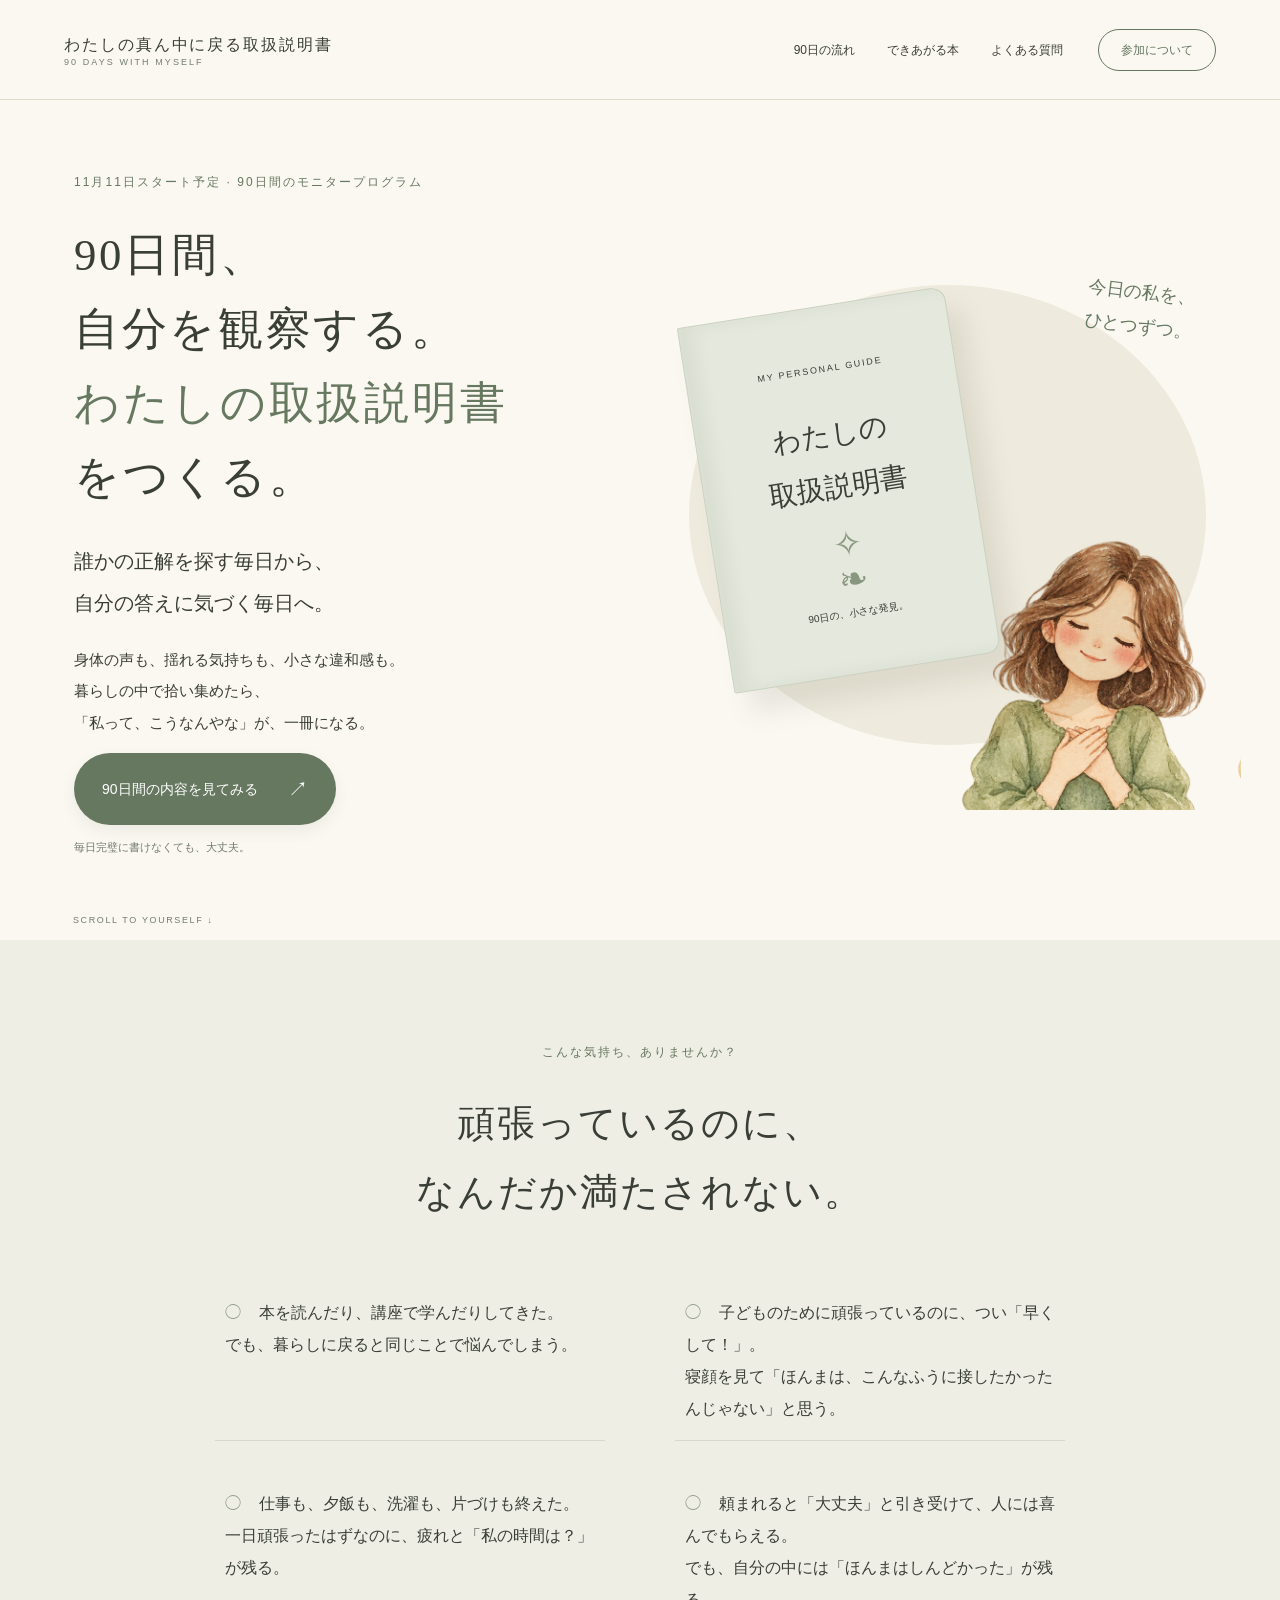
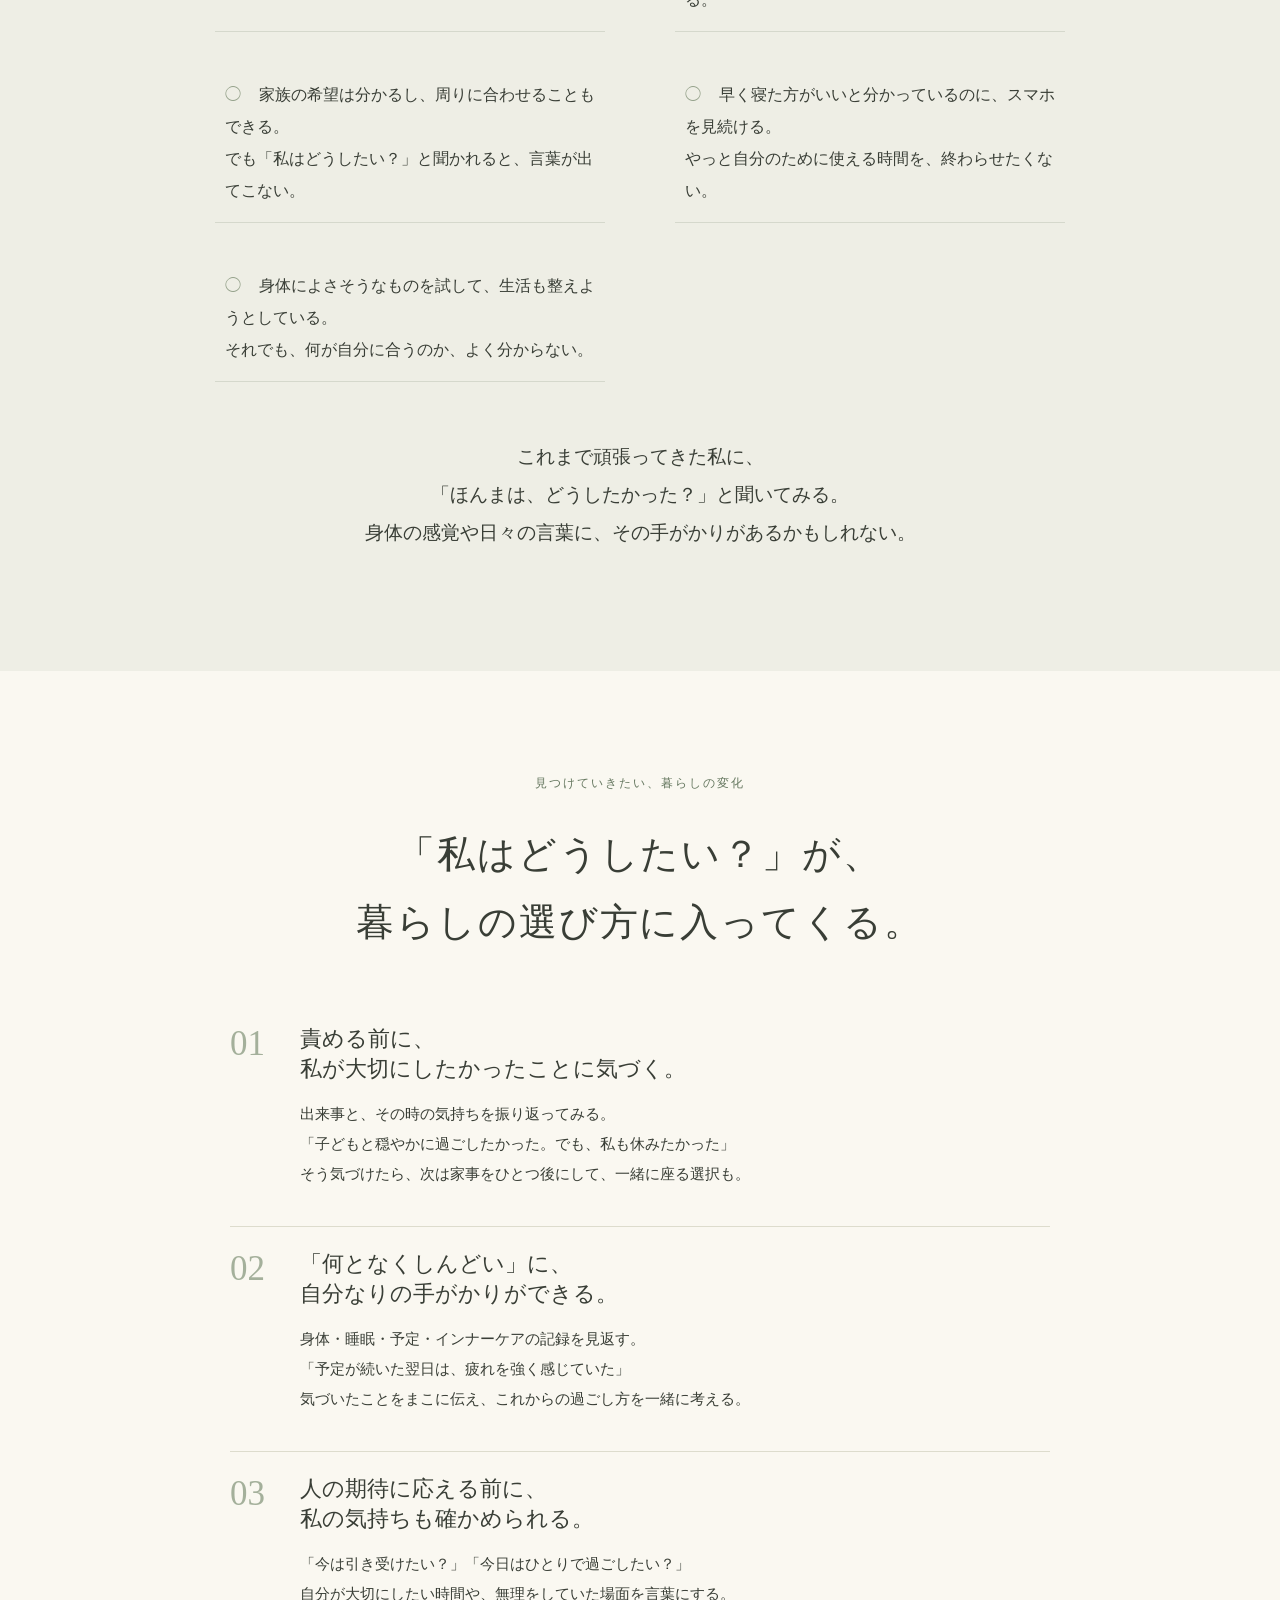
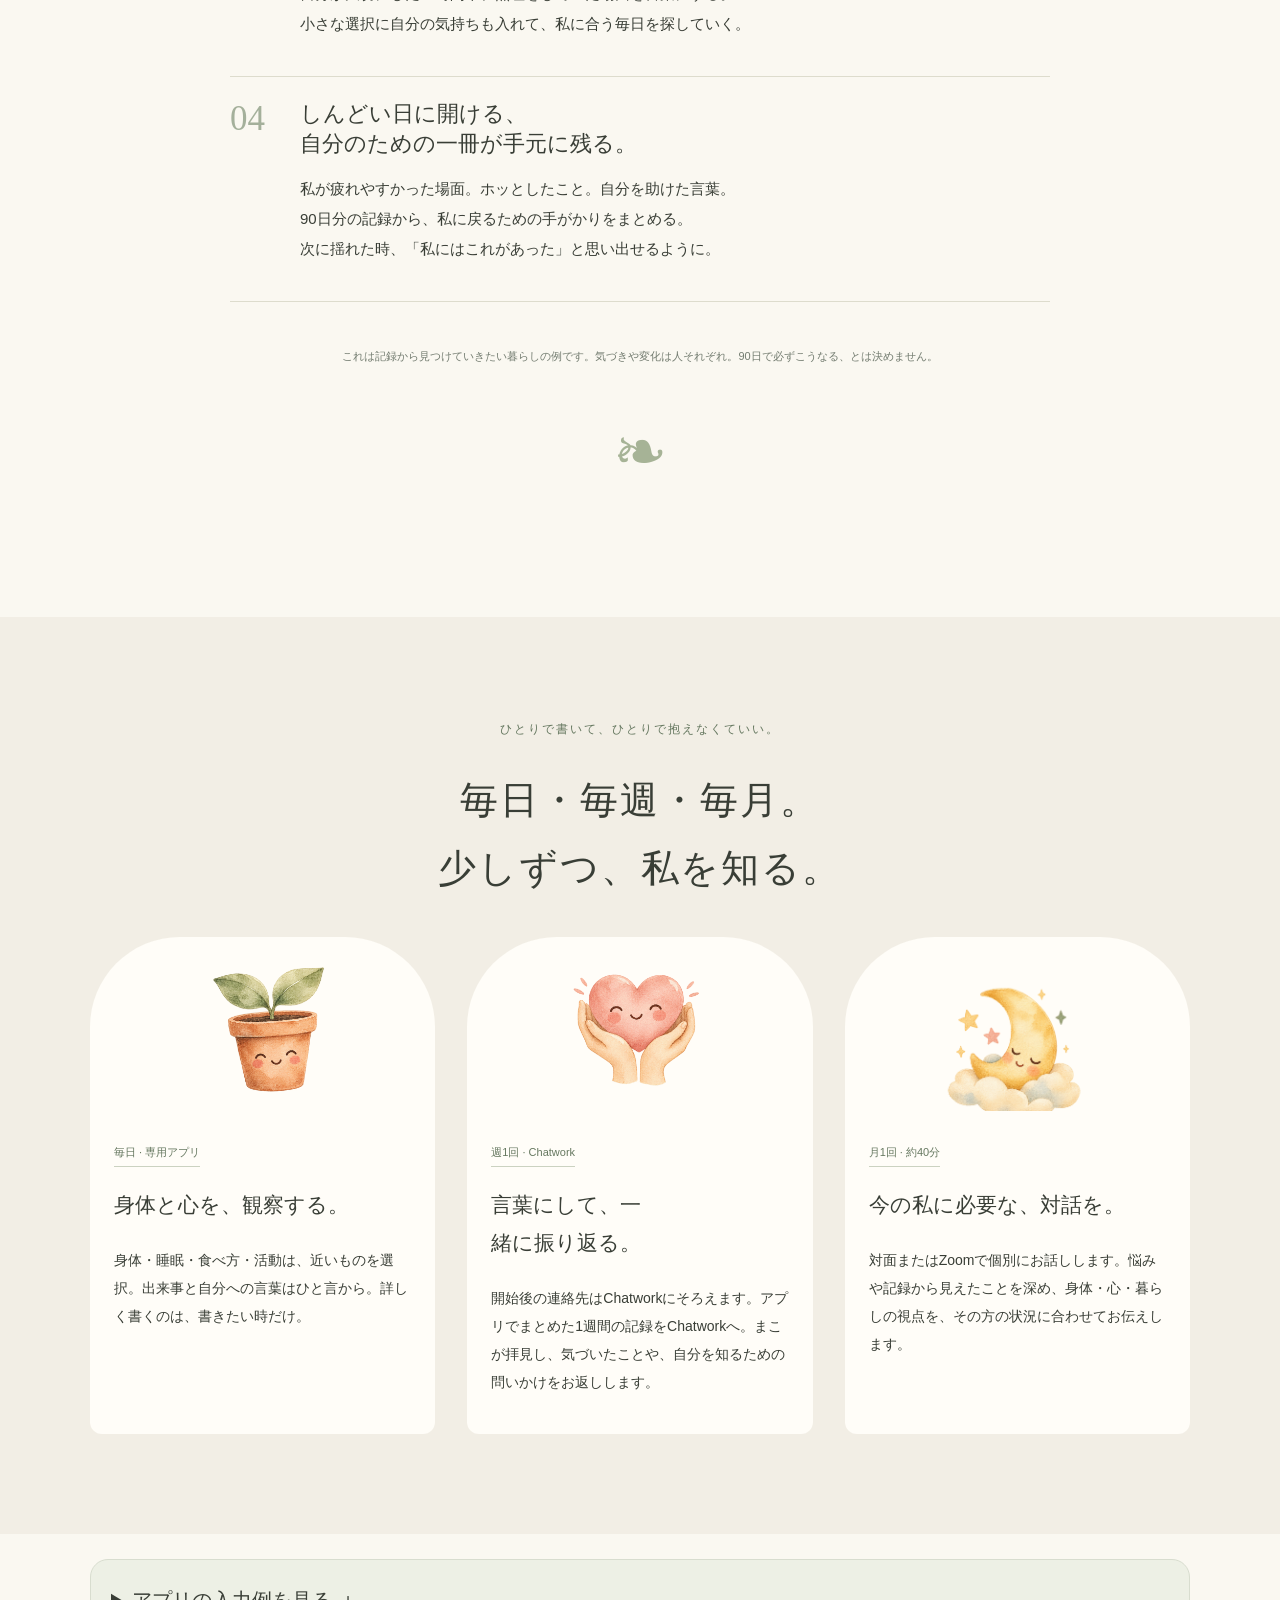
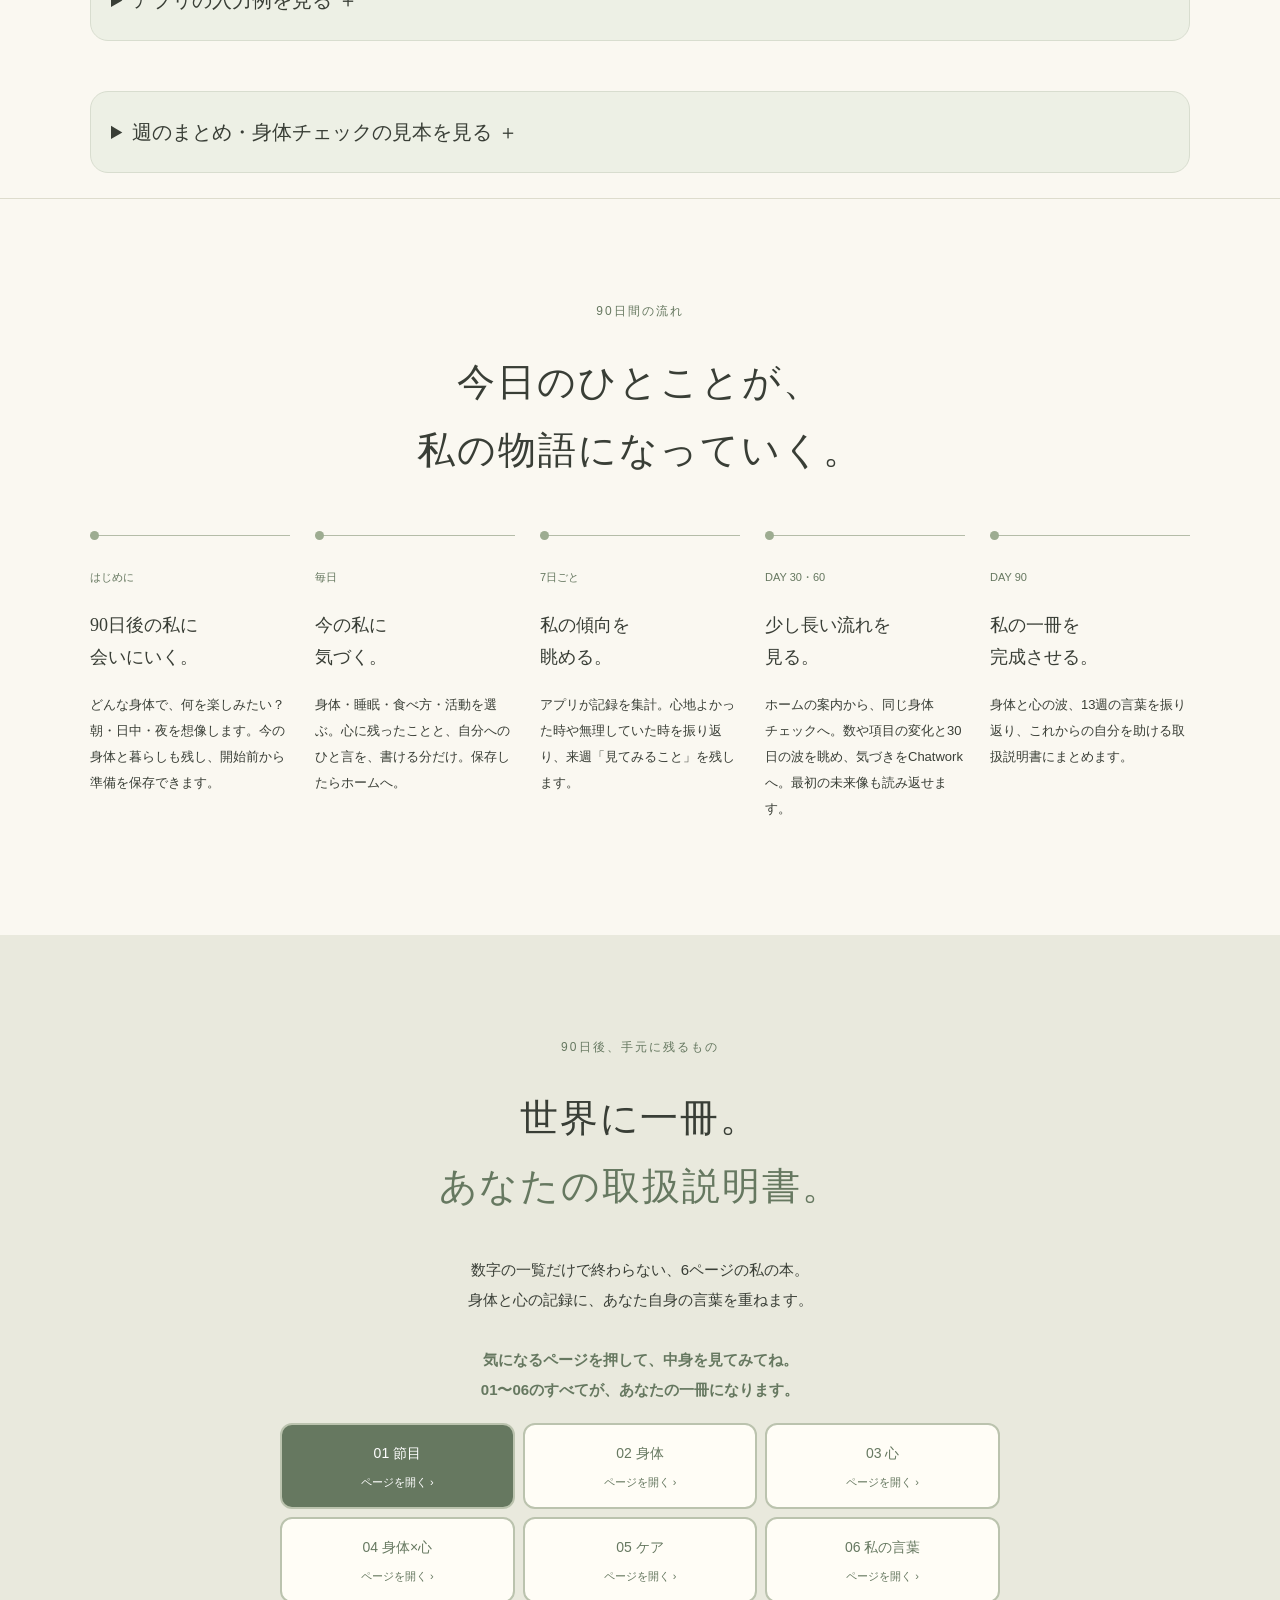
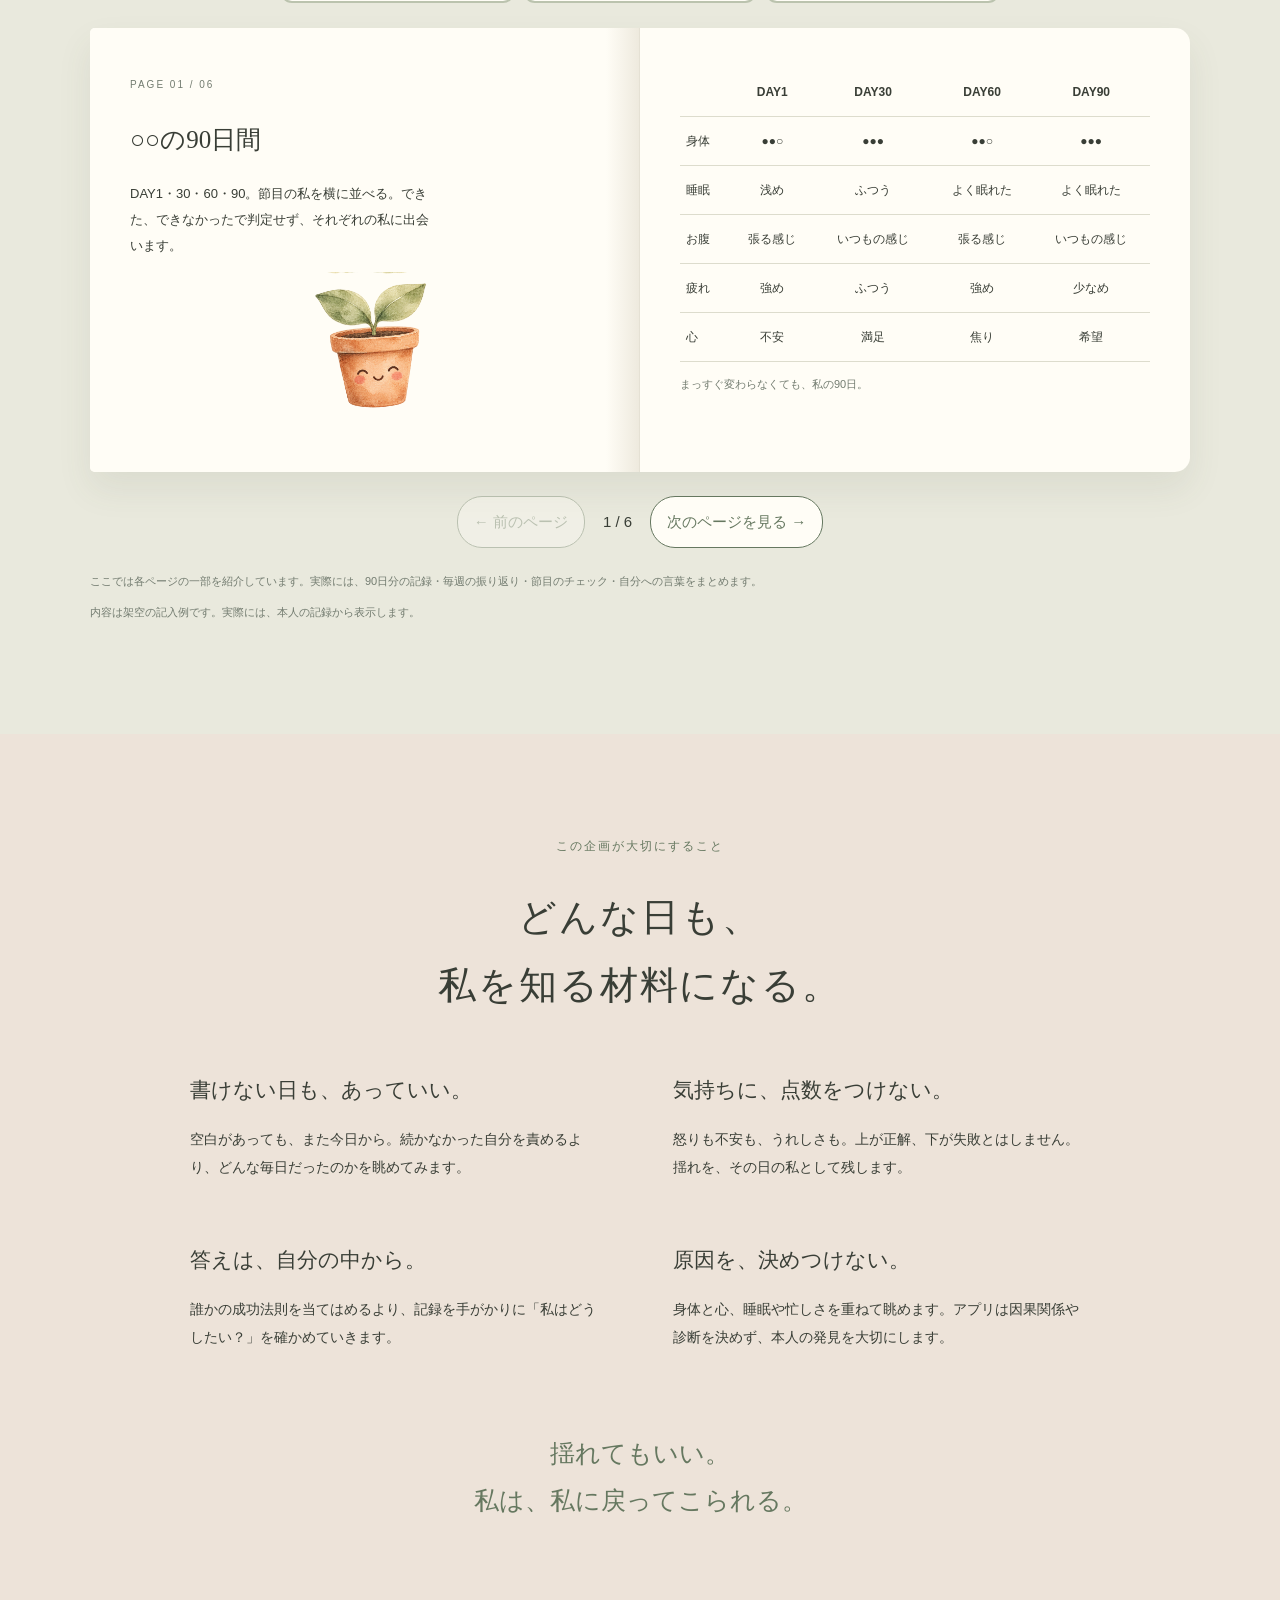
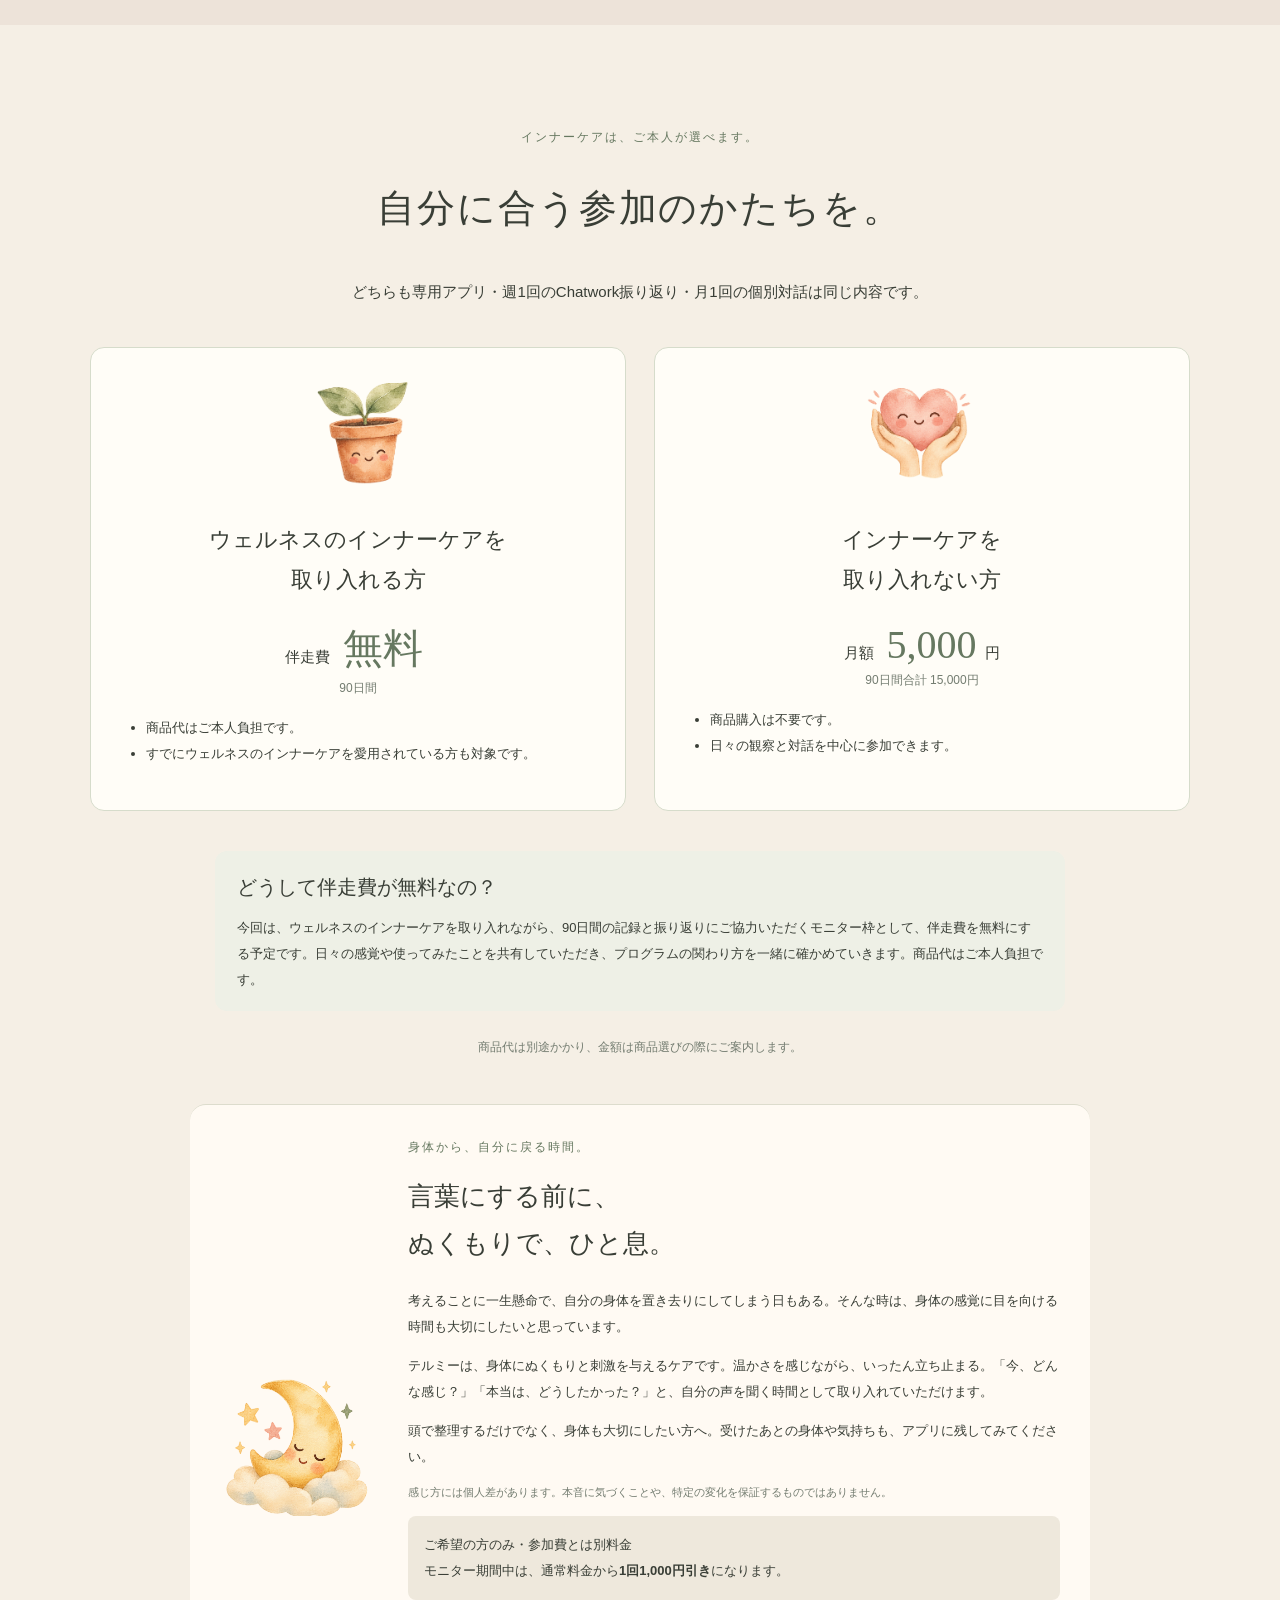
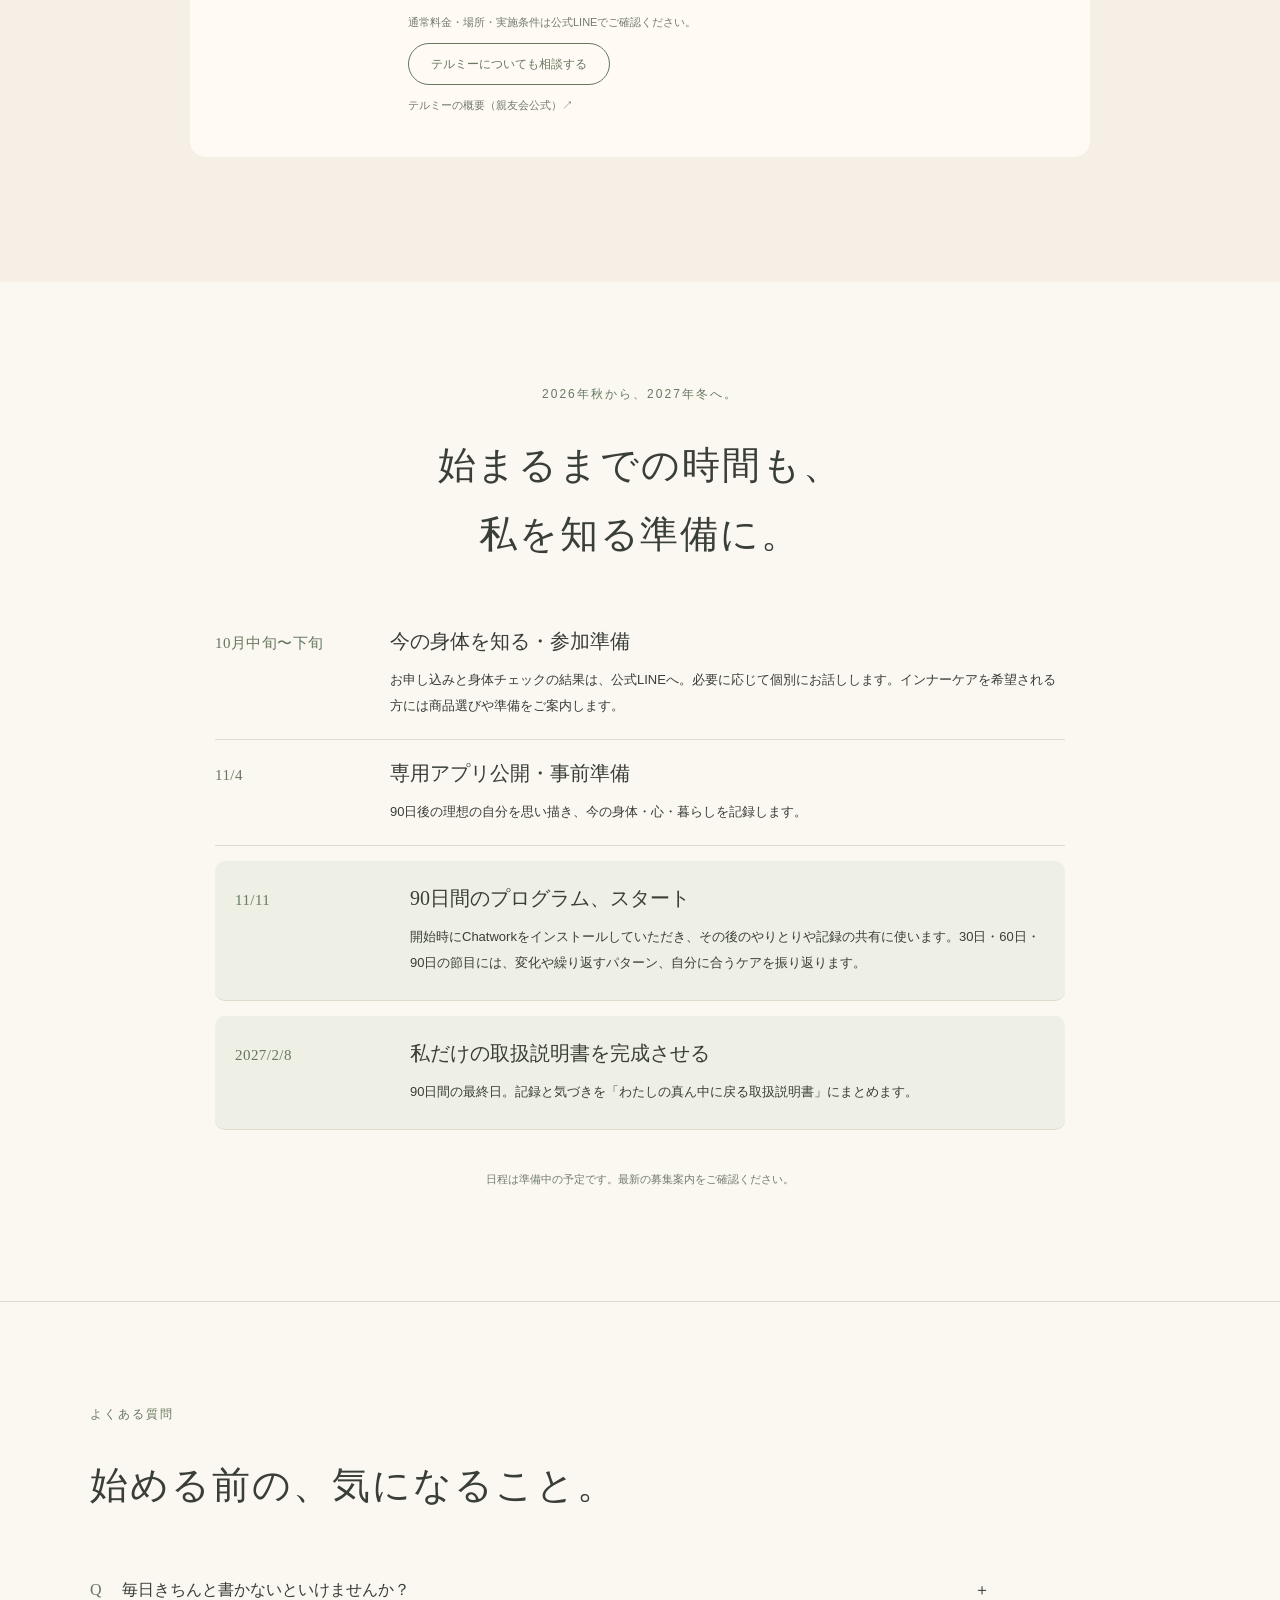
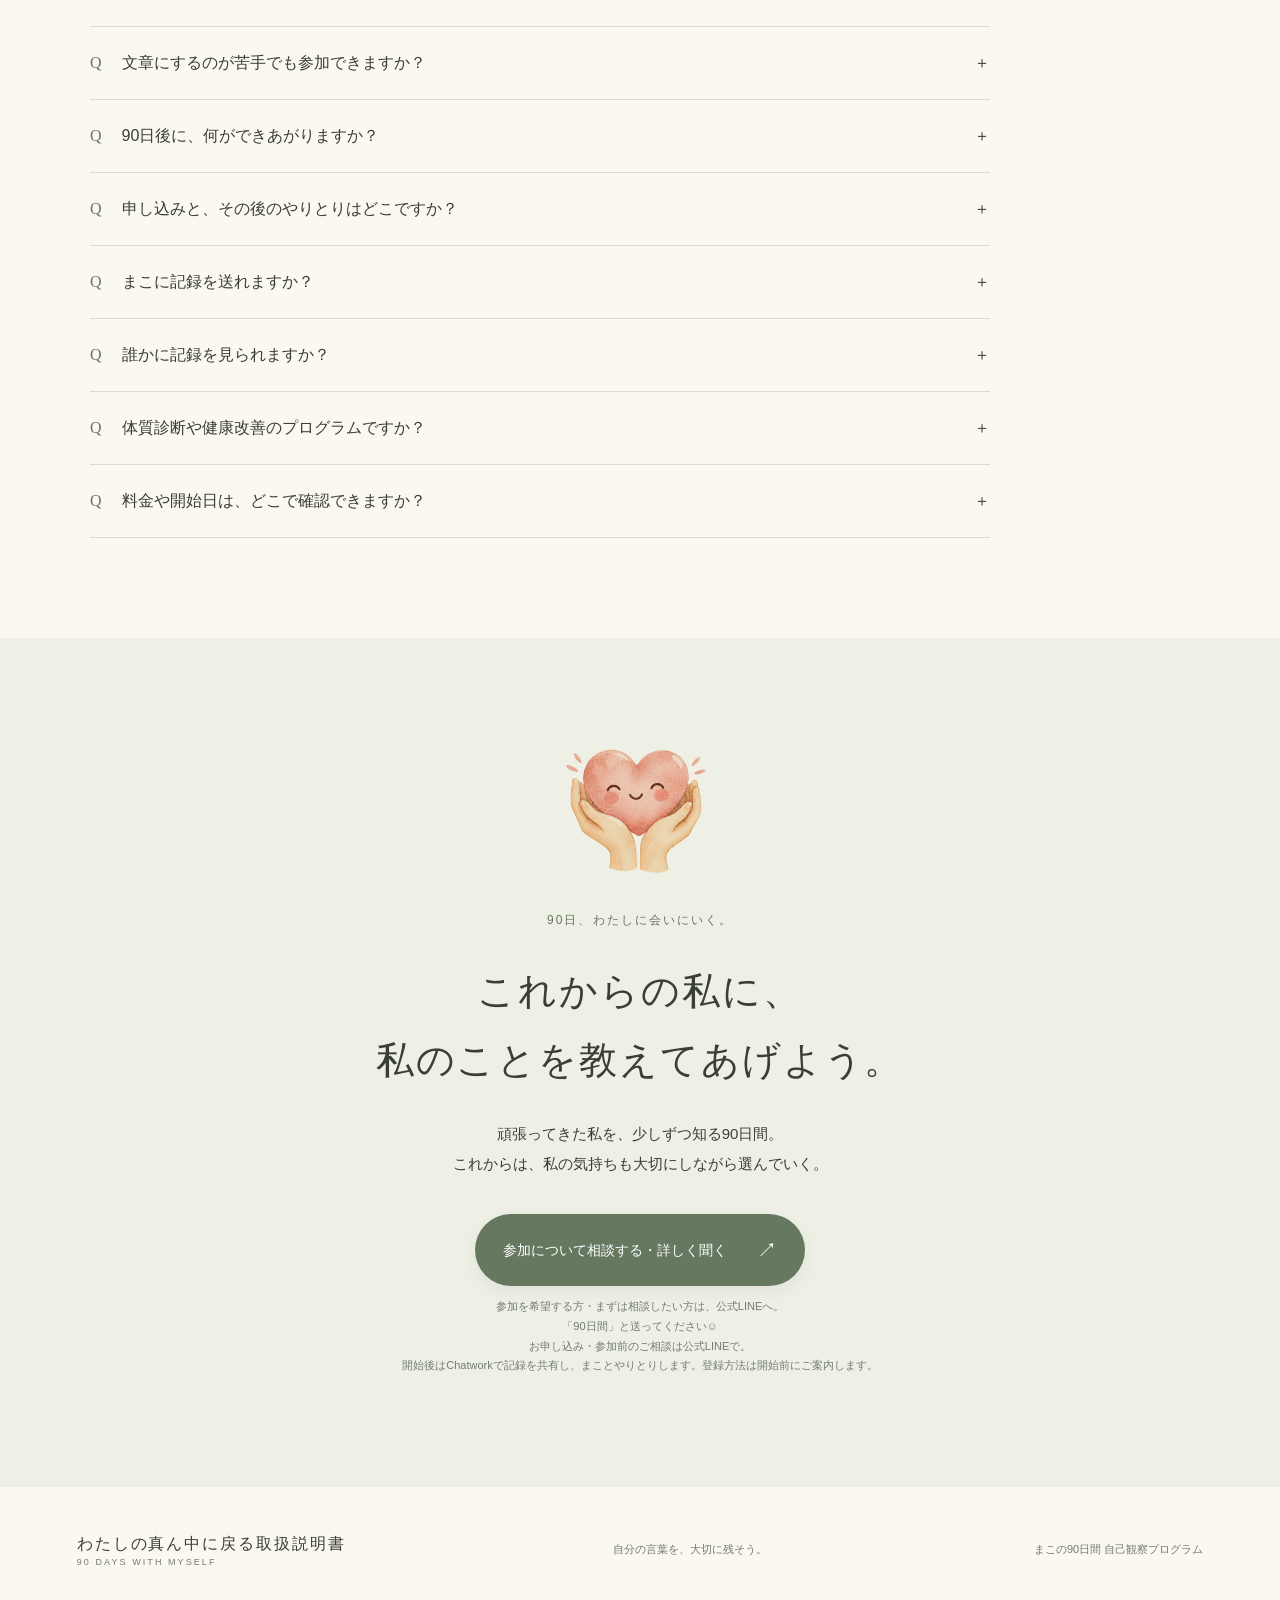
==== commit b3c2f873: "Align LP with effort and personal fulfillment" ====
--- a/lp.html
+++ b/lp.html
@@ -2,12 +2,12 @@
 <html lang="ja"><head><meta charset="utf-8"><meta name="viewport" content="width=device-width,initial-scale=1"><title>90日、わたしに会いにいく。｜わたしの取扱説明書</title><meta name="description" content="身体と心と暮らしを、少しずつ観察する90日間。日々の小さな気づきから、自分だけの取扱説明書をつくるプログラム。"><link rel="stylesheet" href="lp-style.css"></head>
 <body><header><a class="brand" href="#">わたしの真ん中に戻る取扱説明書<span>90 DAYS WITH MYSELF</span></a><nav><a href="#journey">90日の流れ</a><a href="#book">できあがる本</a><a href="#faq">よくある質問</a></nav><a class="mini" href="#join">参加について</a></header>
 <main><section class="hero"><div class="hero-copy"><p class="eyebrow">11月11日スタート予定 · 90日間のモニタープログラム</p><h1>90日間、<br>自分を観察する。<br><em>わたしの取扱説明書</em><br>をつくる。</h1><p class="lead">誰かの正解を探す毎日から、<br>自分の答えに気づく毎日へ。</p><p>身体の声も、揺れる気持ちも、小さな違和感も。<br>暮らしの中で拾い集めたら、<br>「私って、こうなんやな」が、一冊になる。</p><a class="button" href="#practice">90日間の内容を見てみる <span>↗</span></a><p class="micro">毎日完璧に書けなくても、大丈夫。</p></div><div class="hero-art"><div class="circle"></div><svg class="water woman" viewBox="0 0 640 640" aria-hidden="true"><image href="watercolor-notes.png" width="1280" height="1280" x="0" y="0"/></svg><div class="book-cover"><span>MY PERSONAL GUIDE</span><p>わたしの<br>取扱説明書</p><div class="sprig">✧<br>❧</div><small>90日の、小さな発見。</small></div><span class="hand-note">今日の私を、<br>ひとつずつ。</span></div><a class="scroll" href="#worries">SCROLL TO YOURSELF ↓</a></section>
-<section id="worries" class="section worries"><p class="eyebrow">こんな気持ち、ありませんか？</p><h2>ちゃんと過ごしているのに、<br>自分のことは、後回し。</h2><div class="worry-grid"><p>本や講座で学んできたのに、<br>暮らしでは同じことで悩んでしまう。</p><p>子どもに「早くして！」と言ったあと、<br>寝顔を見て「また怒ってしまった」と自分を責める。</p><p>仕事が終わっても、夕飯・洗濯・片づけ。<br>座った瞬間に、どっと疲れが出る。</p><p>頼まれると、つい「大丈夫」と引き受ける。<br>本当はしんどいのに、断る方が気になってしまう。</p><p>家族には「何が食べたい？」と聞けるのに、<br>自分が何をしたいかは、すぐに出てこない。</p><p>早く寝ようと思っていたのに、スマホを見続ける。<br>やっと一人になれた時間を、終わらせたくない。</p><p>身体によさそうなものを試しても、<br>自分がどんな時にラクなのか、よく分からない。</p></div><p class="bridge">そんな自分にも、<br>大切にしたかったことがあるのかもしれない。<br>まずは責めずに、今日の私を残してみる。</p></section>
-<section class="section changes"><p class="eyebrow">見つけていきたい、暮らしの変化</p><h2>私のことが分かると、<br>選び方に、余白ができる。</h2><div class="change-list"><article><span>01</span><div><h3>「また怒った私」から、<br>「余裕がなかった私」に気づける。</h3><p>忙しい日と、その時の気持ちを並べてみる。<br>「子どもにちゃんとしてほしかったけど、私も休みたかった」<br>そんな本音を見つけたら、次はひと息ついてから話す選択も。</p></div></article><article><span>02</span><div><h3>「何となくしんどい」に、<br>自分なりの手がかりができる。</h3><p>身体・睡眠・予定・インナーケアの記録を見返す。<br>「予定が続いた翌日は、疲れを強く感じていた」<br>気づいたことをまこに伝え、これからの過ごし方を一緒に考える。</p></div></article><article><span>03</span><div><h3>人の期待だけでなく、<br>自分の気持ちも選び方に入れられる。</h3><p>「今週は予定をひとつ減らしたい」「今日はここまででいい」<br>自分が大切にしたいことを、少しずつ言葉にする。<br>誰かに合わせる前に、自分に聞く時間を持ってみる。</p></div></article><article><span>04</span><div><h3>しんどい日に開ける、<br>自分のための一冊が手元に残る。</h3><p>私が疲れやすかった場面。ホッとしたこと。自分を助けた言葉。<br>90日分の記録から、私に戻るための手がかりをまとめる。<br>次に揺れた時、「私にはこれがあった」と思い出せるように。</p></div></article></div><p class="micro">これは記録から見つけていきたい暮らしの例です。気づきや変化は人それぞれ。90日で必ずこうなる、とは決めません。</p></section><section class="section support"><p class="eyebrow">ひとりで書いて、ひとりで抱えなくていい。</p><h2>毎日・毎週・毎月。<br>少しずつ、私を知る。</h2><div class="support-grid"><article><svg class="water plant" viewBox="0 64 640 576" aria-hidden="true"><image href="watercolor-notes.png" width="1280" height="1280" x="0" y="-640"/></svg><span class="pill">毎日 · 専用アプリ</span><h3>身体と心を、観察する。</h3><p>身体・睡眠・食べ方・活動は、近いものを選択。出来事と自分への言葉はひと言から。詳しく書くのは、書きたい時だけ。</p></article><article><svg class="water heart" viewBox="0 64 640 576" aria-hidden="true"><image href="watercolor-notes.png" width="1280" height="1280" x="-640" y="-640"/></svg><span class="pill">週1回 · Chatwork</span><h3>言葉にして、一緒に振り返る。</h3><p>開始後の連絡先はChatworkにそろえます。アプリでまとめた1週間の記録をChatworkへ。まこが拝見し、気づいたことや、自分を知るための問いかけをお返しします。</p></article><article><svg class="water moon" viewBox="0 0 640 640" aria-hidden="true"><image href="watercolor-notes.png" width="1280" height="1280" x="-640" y="0"/></svg><span class="pill">月1回 · 約40分</span><h3>今の私に必要な、対話を。</h3><p>対面またはZoomで個別にお話しします。悩みや記録から見えたことを深め、身体・心・暮らしの視点を、その方の状況に合わせてお伝えします。</p></article></div></section><details id="practice" class="section lpDetails"><summary>アプリの入力例を見る ＋</summary><section  class="section app-intro"><div class="app-intro-heading"><p class="eyebrow">毎日、選ぶ。ひと言、残す。</p><h2>たくさん書かなくても、<br>今日の私が残っていく。</h2><p>身体の調子や昨夜の睡眠は、近いものを選ぶだけ。<br>心に残った出来事と、自分へのひと言は、書ける時に。<br>全部埋めることより、自分に気づくことを大切にします。</p></div><div class="app-walkthrough"><div class="app-phone"><div class="phone-top"><span>まこの90日ノート</span><small>今日の記録</small></div><h3>① 身体と暮らし</h3><p class="mock-label">今日の身体の調子</p><div class="mock-choices"><span>少ししんどい</span><span class="selected">調子がよい ✓</span></div><p class="mock-label">昨夜、よく眠れた？</p><div class="mock-choices"><span>まあまあ眠れた</span><span class="selected">よく眠れた ✓</span></div><p class="mock-label">今日は、どんなふうに食べた？</p><div class="mock-choices"><span class="selected">ゆっくり、よく噛んで食べた ✓</span></div><p class="mock-label">今日は、どんなふうに身体を動かした？</p><div class="mock-choices"><span class="selected">家事・仕事・移動で動いた ✓</span></div><div class="mock-fold">食事・活動・インナーケアも、同じ日に。</div><small>画面をもとにした記入例です。</small></div><div class="app-phone second"><div class="phone-top"><span>ひと言でも、大丈夫。</span><svg class="water heart" viewBox="0 64 640 576" aria-hidden="true"><image href="watercolor-notes.png" width="1280" height="1280" x="-640" y="-640"/></svg></div><h3>② 今日、心に残ったこと</h3><p class="mock-label">何があって、どんな気持ちになった？</p><div class="mock-writing">子どもが宿題をせず、<br>遊んでいてイライラした。</div><h3>③ 今日の自分にひと言</h3><div class="mock-writing">今日も一日、よくやったね。</div><p class="mock-label">今日一日の気持ちも、近いものがあれば。</p><div class="mock-choices"><span>うれしい・楽しい</span><span>不安・心配</span><span class="selected">焦る・イライラ ✓</span><span>いろんな気持ちがあった</span></div><div class="mock-save">今日の記録を保存する</div><small>保存したらホームへ。書けない欄は空白でOK。</small></div></div><p class="app-soft-note">「その他」を選んだ時は、自分の言葉で。<br>詳しい振り返りや気持ちの言葉は、必要な時だけ開けます。</p><a class="mini" href="./" target="_blank" rel="noopener">アプリを見てみる ↗</a></section>
+<section id="worries" class="section worries"><p class="eyebrow">こんな気持ち、ありませんか？</p><h2>頑張っているのに、<br>なんだか満たされない。</h2><div class="worry-grid"><p>本を読んだり、講座で学んだりしてきた。<br>でも、暮らしに戻ると同じことで悩んでしまう。</p><p>子どものために頑張っているのに、つい「早くして！」。<br>寝顔を見て「ほんまは、こんなふうに接したかったんじゃない」と思う。</p><p>仕事も、夕飯も、洗濯も、片づけも終えた。<br>一日頑張ったはずなのに、疲れと「私の時間は？」が残る。</p><p>頼まれると「大丈夫」と引き受けて、人には喜んでもらえる。<br>でも、自分の中には「ほんまはしんどかった」が残る。</p><p>家族の希望は分かるし、周りに合わせることもできる。<br>でも「私はどうしたい？」と聞かれると、言葉が出てこない。</p><p>早く寝た方がいいと分かっているのに、スマホを見続ける。<br>やっと自分のために使える時間を、終わらせたくない。</p><p>身体によさそうなものを試して、生活も整えようとしている。<br>それでも、何が自分に合うのか、よく分からない。</p></div><p class="bridge">これまで頑張ってきた私に、<br>「ほんまは、どうしたかった？」と聞いてみる。<br>身体の感覚や日々の言葉に、その手がかりがあるかもしれない。</p></section>
+<section class="section changes"><p class="eyebrow">見つけていきたい、暮らしの変化</p><h2>「私はどうしたい？」が、<br>暮らしの選び方に入ってくる。</h2><div class="change-list"><article><span>01</span><div><h3>責める前に、<br>私が大切にしたかったことに気づく。</h3><p>出来事と、その時の気持ちを振り返ってみる。<br>「子どもと穏やかに過ごしたかった。でも、私も休みたかった」<br>そう気づけたら、次は家事をひとつ後にして、一緒に座る選択も。</p></div></article><article><span>02</span><div><h3>「何となくしんどい」に、<br>自分なりの手がかりができる。</h3><p>身体・睡眠・予定・インナーケアの記録を見返す。<br>「予定が続いた翌日は、疲れを強く感じていた」<br>気づいたことをまこに伝え、これからの過ごし方を一緒に考える。</p></div></article><article><span>03</span><div><h3>人の期待に応える前に、<br>私の気持ちも確かめられる。</h3><p>「今は引き受けたい？」「今日はひとりで過ごしたい？」<br>自分が大切にしたい時間や、無理をしていた場面を言葉にする。<br>小さな選択に自分の気持ちも入れて、私に合う毎日を探していく。</p></div></article><article><span>04</span><div><h3>しんどい日に開ける、<br>自分のための一冊が手元に残る。</h3><p>私が疲れやすかった場面。ホッとしたこと。自分を助けた言葉。<br>90日分の記録から、私に戻るための手がかりをまとめる。<br>次に揺れた時、「私にはこれがあった」と思い出せるように。</p></div></article></div><p class="micro">これは記録から見つけていきたい暮らしの例です。気づきや変化は人それぞれ。90日で必ずこうなる、とは決めません。</p></section><section class="section support"><p class="eyebrow">ひとりで書いて、ひとりで抱えなくていい。</p><h2>毎日・毎週・毎月。<br>少しずつ、私を知る。</h2><div class="support-grid"><article><svg class="water plant" viewBox="0 64 640 576" aria-hidden="true"><image href="watercolor-notes.png" width="1280" height="1280" x="0" y="-640"/></svg><span class="pill">毎日 · 専用アプリ</span><h3>身体と心を、観察する。</h3><p>身体・睡眠・食べ方・活動は、近いものを選択。出来事と自分への言葉はひと言から。詳しく書くのは、書きたい時だけ。</p></article><article><svg class="water heart" viewBox="0 64 640 576" aria-hidden="true"><image href="watercolor-notes.png" width="1280" height="1280" x="-640" y="-640"/></svg><span class="pill">週1回 · Chatwork</span><h3>言葉にして、一緒に振り返る。</h3><p>開始後の連絡先はChatworkにそろえます。アプリでまとめた1週間の記録をChatworkへ。まこが拝見し、気づいたことや、自分を知るための問いかけをお返しします。</p></article><article><svg class="water moon" viewBox="0 0 640 640" aria-hidden="true"><image href="watercolor-notes.png" width="1280" height="1280" x="-640" y="0"/></svg><span class="pill">月1回 · 約40分</span><h3>今の私に必要な、対話を。</h3><p>対面またはZoomで個別にお話しします。悩みや記録から見えたことを深め、身体・心・暮らしの視点を、その方の状況に合わせてお伝えします。</p></article></div></section><details id="practice" class="section lpDetails"><summary>アプリの入力例を見る ＋</summary><section  class="section app-intro"><div class="app-intro-heading"><p class="eyebrow">毎日、選ぶ。ひと言、残す。</p><h2>たくさん書かなくても、<br>今日の私が残っていく。</h2><p>身体の調子や昨夜の睡眠は、近いものを選ぶだけ。<br>心に残った出来事と、自分へのひと言は、書ける時に。<br>全部埋めることより、自分に気づくことを大切にします。</p></div><div class="app-walkthrough"><div class="app-phone"><div class="phone-top"><span>まこの90日ノート</span><small>今日の記録</small></div><h3>① 身体と暮らし</h3><p class="mock-label">今日の身体の調子</p><div class="mock-choices"><span>少ししんどい</span><span class="selected">調子がよい ✓</span></div><p class="mock-label">昨夜、よく眠れた？</p><div class="mock-choices"><span>まあまあ眠れた</span><span class="selected">よく眠れた ✓</span></div><p class="mock-label">今日は、どんなふうに食べた？</p><div class="mock-choices"><span class="selected">ゆっくり、よく噛んで食べた ✓</span></div><p class="mock-label">今日は、どんなふうに身体を動かした？</p><div class="mock-choices"><span class="selected">家事・仕事・移動で動いた ✓</span></div><div class="mock-fold">食事・活動・インナーケアも、同じ日に。</div><small>画面をもとにした記入例です。</small></div><div class="app-phone second"><div class="phone-top"><span>ひと言でも、大丈夫。</span><svg class="water heart" viewBox="0 64 640 576" aria-hidden="true"><image href="watercolor-notes.png" width="1280" height="1280" x="-640" y="-640"/></svg></div><h3>② 今日、心に残ったこと</h3><p class="mock-label">何があって、どんな気持ちになった？</p><div class="mock-writing">子どもが宿題をせず、<br>遊んでいてイライラした。</div><h3>③ 今日の自分にひと言</h3><div class="mock-writing">今日も一日、よくやったね。</div><p class="mock-label">今日一日の気持ちも、近いものがあれば。</p><div class="mock-choices"><span>うれしい・楽しい</span><span>不安・心配</span><span class="selected">焦る・イライラ ✓</span><span>いろんな気持ちがあった</span></div><div class="mock-save">今日の記録を保存する</div><small>保存したらホームへ。書けない欄は空白でOK。</small></div></div><p class="app-soft-note">「その他」を選んだ時は、自分の言葉で。<br>詳しい振り返りや気持ちの言葉は、必要な時だけ開けます。</p><a class="mini" href="./" target="_blank" rel="noopener">アプリを見てみる ↗</a></section>
 </details><details class="section lpDetails"><summary>週のまとめ・身体チェックの見本を見る ＋</summary><section class="section review-showcase"><p class="eyebrow">記録がたまったら、少し離れて眺めてみる。</p><h2>一日では気づかなかった私に、<br>会いにいく。</h2><div class="review-grid"><article><span class="pill">7日ごと · まこへChatwork</span><h3>アプリがまとめる。<br>私は、気づきをひと言。</h3><div class="mock-report"><strong>🌿 今週のわたし｜WEEK 3</strong><p>疲れを強く感じた日　3日<br>よく眠れた日　4日<br>よく残した身体のこと　肩・首の重さ</p><blockquote>予定が続いた次の日は、<br>身体が重い気がする。</blockquote><p>来週は、予定のない時間を少しつくる。</p><span class="mock-copy">📋 Chatworkに送る文章をコピー</span></div><p>まとめを確認・編集して、まこのChatworkへ。まこからの問いかけと一緒に、自分のパターンを眺めます。</p><p class="micro">インナーケアを取り入れる方は、名前・量・時間・飲み忘れ・身体の感覚も共有できます。本人が確認して送る形です。</p></article><article><span class="pill">DAY30・60・90 · 同じ身体チェック</span><h3>変わったところも、<br>変わらないところも。</h3><div class="mock-comparison"><div class="compare-caption"><strong>身体チェックの変化</strong><span>DAY1 → DAY30</span></div><div><span>チェックA</span><b>8 → 6</b><i style="--length:50%"></i></div><div><span>チェックB</span><b>7 → 5</b><i style="--length:42%"></i></div><div><span>チェックC</span><b>6 → 4</b><i style="--length:33%"></i></div><p class="micro">増えた・減った項目も、開いて見られます。</p></div><p>最初と同じ項目を確認。身体・睡眠・疲れの波も、グラフでひと目に。節目の気づきもChatworkで送れます。</p><p class="micro">数字と文章は架空の例です。チェックの増減を、成功・失敗とは決めません。</p></article></div></section>
 </details><section id="journey" class="section journey"><p class="eyebrow">90日間の流れ</p><h2>今日のひとことが、<br>私の物語になっていく。</h2><div class="timeline"><article><span>はじめに</span><h3>90日後の私に<br>会いにいく。</h3><p>どんな身体で、何を楽しみたい？ 朝・日中・夜を想像します。今の身体と暮らしも残し、開始前から準備を保存できます。</p></article><article><span>毎日</span><h3>今の私に<br>気づく。</h3><p>身体・睡眠・食べ方・活動を選ぶ。心に残ったことと、自分へのひと言を、書ける分だけ。保存したらホームへ。</p></article><article><span>7日ごと</span><h3>私の傾向を<br>眺める。</h3><p>アプリが記録を集計。心地よかった時や無理していた時を振り返り、来週「見てみること」を残します。</p></article><article><span>DAY 30・60</span><h3>少し長い流れを<br>見る。</h3><p>ホームの案内から、同じ身体チェックへ。数や項目の変化と30日の波を眺め、気づきをChatworkへ。最初の未来像も読み返せます。</p></article><article><span>DAY 90</span><h3>私の一冊を<br>完成させる。</h3><p>身体と心の波、13週の言葉を振り返り、これからの自分を助ける取扱説明書にまとめます。</p></article></div></section>
 <section id="book" class="section book-section"><div class="book-heading"><p class="eyebrow">90日後、手元に残るもの</p><h2>世界に一冊。<br><em>あなたの取扱説明書。</em></h2><p>数字の一覧だけで終わらない、6ページの私の本。<br>身体と心の記録に、あなた自身の言葉を重ねます。</p></div><div class="book-preview"><p class="book-instruction">気になるページを押して、中身を見てみてね。<br>01〜06のすべてが、あなたの一冊になります。</p><div class="book-tabs" role="tablist" aria-label="取扱説明書の6ページ"><button role="tab" aria-selected="true" data-page="0">01 節目</button><button role="tab" aria-selected="false" data-page="1">02 身体</button><button role="tab" aria-selected="false" data-page="2">03 心</button><button role="tab" aria-selected="false" data-page="3">04 身体×心</button><button role="tab" aria-selected="false" data-page="4">05 ケア</button><button role="tab" aria-selected="false" data-page="5">06 私の言葉</button></div><div class="open-book"><div class="book-left"><small id="page-number">PAGE 01 / 06</small><h3 id="page-title">○○の90日間</h3><p id="page-description">DAY1・30・60・90。節目の私を横に並べる。できた、できなかったで判定せず、それぞれの私に出会います。</p><svg class="water plant" viewBox="0 64 640 576" aria-hidden="true"><image href="watercolor-notes.png" width="1280" height="1280" x="0" y="-640"/></svg></div><div class="book-right" id="page-content"></div></div><div class="book-controls"><button type="button" id="book-prev">← 前のページ</button><span id="book-position" aria-live="polite">1 / 6</span><button type="button" id="book-next">次のページを見る →</button></div><p class="micro">ここでは各ページの一部を紹介しています。実際には、90日分の記録・毎週の振り返り・節目のチェック・自分への言葉をまとめます。</p><p class="micro">内容は架空の記入例です。実際には、本人の記録から表示します。</p></div></section>
 
 <section class="philosophy section"><p class="eyebrow">この企画が大切にすること</p><h2>どんな日も、<br>私を知る材料になる。</h2><div class="principles"><article><h3>書けない日も、あっていい。</h3><p>空白があっても、また今日から。続かなかった自分を責めるより、どんな毎日だったのかを眺めてみます。</p></article><article><h3>気持ちに、点数をつけない。</h3><p>怒りも不安も、うれしさも。上が正解、下が失敗とはしません。揺れを、その日の私として残します。</p></article><article><h3>答えは、自分の中から。</h3><p>誰かの成功法則を当てはめるより、記録を手がかりに「私はどうしたい？」を確かめていきます。</p></article><article><h3>原因を、決めつけない。</h3><p>身体と心、睡眠や忙しさを重ねて眺めます。アプリは因果関係や診断を決めず、本人の発見を大切にします。</p></article></div><p class="handwriting">揺れてもいい。<br>私は、私に戻ってこられる。</p></section>
 <section id="price" class="section pricing"><p class="eyebrow">インナーケアは、ご本人が選べます。</p><h2>自分に合う参加のかたちを。</h2><p>どちらも専用アプリ・週1回のChatwork振り返り・月1回の個別対話は同じ内容です。</p><div class="price-grid"><article><svg class="water plant" viewBox="0 64 640 576" aria-hidden="true"><image href="watercolor-notes.png" width="1280" height="1280" x="0" y="-640"/></svg><h3>ウェルネスのインナーケアを<br>取り入れる方</h3><p class="price">伴走費 <strong>無料</strong><span>90日間</span></p><ul><li>商品代はご本人負担です。</li><li>すでにウェルネスのインナーケアを愛用されている方も対象です。</li></ul></article><article><svg class="water heart" viewBox="0 64 640 576" aria-hidden="true"><image href="watercolor-notes.png" width="1280" height="1280" x="-640" y="-640"/></svg><h3>インナーケアを<br>取り入れない方</h3><p class="price">月額 <strong>5,000</strong>円<span>90日間合計 15,000円</span></p><ul><li>商品購入は不要です。</li><li>日々の観察と対話を中心に参加できます。</li></ul></article></div><div class="free-reason"><h3>どうして伴走費が無料なの？</h3><p>今回は、ウェルネスのインナーケアを取り入れながら、90日間の記録と振り返りにご協力いただくモニター枠として、伴走費を無料にする予定です。日々の感覚や使ってみたことを共有していただき、プログラムの関わり方を一緒に確かめていきます。商品代はご本人負担です。</p></div><p class="price-caution">商品代は別途かかり、金額は商品選びの際にご案内します。</p><section class="thermie thermie-panel"><svg class="water moon" viewBox="0 0 640 640" aria-hidden="true"><image href="watercolor-notes.png" width="1280" height="1280" x="-640" y="0"/></svg><div><p class="eyebrow">身体から、自分に戻る時間。</p><h3>言葉にする前に、<br>ぬくもりで、ひと息。</h3><p>考えることに一生懸命で、自分の身体を置き去りにしてしまう日もある。そんな時は、身体の感覚に目を向ける時間も大切にしたいと思っています。</p><p>テルミーは、身体にぬくもりと刺激を与えるケアです。温かさを感じながら、いったん立ち止まる。「今、どんな感じ？」「本当は、どうしたかった？」と、自分の声を聞く時間として取り入れていただけます。</p><p>頭で整理するだけでなく、身体も大切にしたい方へ。受けたあとの身体や気持ちも、アプリに残してみてください。</p><p class="micro">感じ方には個人差があります。本音に気づくことや、特定の変化を保証するものではありません。</p><p class="thermie-offer">ご希望の方のみ・参加費とは別料金<br>モニター期間中は、通常料金から<strong>1回1,000円引き</strong>になります。</p><p class="micro">通常料金・場所・実施条件は公式LINEでご確認ください。</p><a class="mini" href="#join">テルミーについても相談する</a><p class="micro"><a href="https://www.ito-thermie.or.jp/remedy/overview.html" target="_blank" rel="noopener">テルミーの概要（親友会公式）↗</a></p></div></section></section><section class="section schedule"><p class="eyebrow">2026年秋から、2027年冬へ。</p><h2>始まるまでの時間も、<br>私を知る準備に。</h2><div class="schedule-list"><article><span>10月中旬〜下旬</span><div><h3>今の身体を知る・参加準備</h3><p>お申し込みと身体チェックの結果は、公式LINEへ。必要に応じて個別にお話しします。インナーケアを希望される方には商品選びや準備をご案内します。</p></div></article><article><span>11/4</span><div><h3>専用アプリ公開・事前準備</h3><p>90日後の理想の自分を思い描き、今の身体・心・暮らしを記録します。</p></div></article><article class="important"><span>11/11</span><div><h3>90日間のプログラム、スタート</h3><p>開始時にChatworkをインストールしていただき、その後のやりとりや記録の共有に使います。30日・60日・90日の節目には、変化や繰り返すパターン、自分に合うケアを振り返ります。</p></div></article><article class="important"><span>2027/2/8</span><div><h3>私だけの取扱説明書を完成させる</h3><p>90日間の最終日。記録と気づきを「わたしの真ん中に戻る取扱説明書」にまとめます。</p></div></article></div><p class="micro">日程は準備中の予定です。最新の募集案内をご確認ください。</p></section><section id="faq" class="section faq"><p class="eyebrow">よくある質問</p><h2>始める前の、気になること。</h2><details><summary>毎日きちんと書かないといけませんか？</summary><p>毎日完璧に書く必要はありません。選択するだけの日や空白の日があっても大丈夫。書ける日に戻ってきてください。</p></details><details><summary>文章にするのが苦手でも参加できますか？</summary><p>体調や気持ちは選択式で残せます。自由記入には例があるので、ひと言から始められます。「その他」は自由に書けます。気持ちは身近な言葉から選べて、合うものがなければ選ばなくても大丈夫。詳しい問いは、書きたい時だけ開けます。</p></details><details><summary>90日後に、何ができあがりますか？</summary><p>節目の比較、身体、心、身体と心の重なり、自分にしてあげたこと、これからの自分への言葉をまとめた6ページの取扱説明書です。印刷・PDF保存もできます。</p></details><details><summary>申し込みと、その後のやりとりはどこですか？</summary><p>お申し込みはまこの公式LINEで受け付けます。プログラム開始時にChatworkをインストールしていただき、開始後のやりとりと記録の共有はChatworkで行います。</p></details><details><summary>まこに記録を送れますか？</summary><p>週のまとめと30日ごとの振り返りをアプリで作れます。身体・睡眠・気持ちや本人の気づきを確認・編集してコピーし、まこのChatworkに貼り付けて送ります。インナーケアの飲用記録と身体の感覚も含められます。</p></details><details><summary>誰かに記録を見られますか？</summary><p>現在のアプリは、使っているブラウザに記録を保存します。Chatworkに送る文章は、ご自身で確認して選べます。同じ端末・ブラウザを使う人には記録が見える場合があるため、自分の端末でご利用ください。</p></details><details><summary>体質診断や健康改善のプログラムですか？</summary><p>身体と心の感覚を自分で観察する企画です。体質や病気の診断、症状の改善を保証するものではありません。</p></details><details><summary>料金や開始日は、どこで確認できますか？</summary><p>11月11日スタートを予定しています。ウェルネスのインナーケアを取り入れる方は90日間の伴走費が無料（商品代はご本人負担）、取り入れない方は月額5,000円、90日間合計15,000円を予定しています。</p></details></section>
-<section id="join" class="section join"><svg class="water heart" viewBox="0 64 640 576" aria-hidden="true"><image href="watercolor-notes.png" width="1280" height="1280" x="-640" y="-640"/></svg><p class="eyebrow">90日、わたしに会いにいく。</p><h2>これからの私に、<br>私のことを教えてあげよう。</h2><p>「ちゃんとした私」になるために、ではなく。<br>今の私を知って、これからを選ぶために。</p><a class="button" id="apply" href="https://lin.ee/o1FJVqx" target="_blank" rel="noopener">参加について相談する・詳しく聞く <span>↗</span></a><p class="micro">参加を希望する方・まずは相談したい方は、公式LINEへ。<br>「90日間」と送ってください☺<br>お申し込み・参加前のご相談は公式LINEで。<br>開始後はChatworkで記録を共有し、まことやりとりします。登録方法は開始前にご案内します。</p><div id="apply-info" class="apply-info" hidden role="status"><h3>お申し込みは、まこの公式LINEへ。</h3><p>まこの公式LINEに、下の文章を貼り付けてお送りください。開始時にChatworkをインストールしていただき、プログラム中のやりとりはChatworkで行います。</p><textarea aria-label="参加相談の文章" readonly>90日間のモニタープログラムに申し込みたいです。参加の案内をお願いします。</textarea><button id="copy" class="mini">申し込みの文章をコピー</button><p id="copy-status" class="micro"></p><p class="micro">この操作だけでは申し込み・送信は完了しません。</p></div></section></main><footer><a class="brand" href="#">わたしの真ん中に戻る取扱説明書<span>90 DAYS WITH MYSELF</span></a><p>自分の言葉を、大切に残そう。</p><small>まこの90日間 自己観察プログラム</small></footer><script src="lp-script.js"></script></body></html>
+<section id="join" class="section join"><svg class="water heart" viewBox="0 64 640 576" aria-hidden="true"><image href="watercolor-notes.png" width="1280" height="1280" x="-640" y="-640"/></svg><p class="eyebrow">90日、わたしに会いにいく。</p><h2>これからの私に、<br>私のことを教えてあげよう。</h2><p>頑張ってきた私を、少しずつ知る90日間。<br>これからは、私の気持ちも大切にしながら選んでいく。</p><a class="button" id="apply" href="https://lin.ee/o1FJVqx" target="_blank" rel="noopener">参加について相談する・詳しく聞く <span>↗</span></a><p class="micro">参加を希望する方・まずは相談したい方は、公式LINEへ。<br>「90日間」と送ってください☺<br>お申し込み・参加前のご相談は公式LINEで。<br>開始後はChatworkで記録を共有し、まことやりとりします。登録方法は開始前にご案内します。</p><div id="apply-info" class="apply-info" hidden role="status"><h3>お申し込みは、まこの公式LINEへ。</h3><p>まこの公式LINEに、下の文章を貼り付けてお送りください。開始時にChatworkをインストールしていただき、プログラム中のやりとりはChatworkで行います。</p><textarea aria-label="参加相談の文章" readonly>90日間のモニタープログラムに申し込みたいです。参加の案内をお願いします。</textarea><button id="copy" class="mini">申し込みの文章をコピー</button><p id="copy-status" class="micro"></p><p class="micro">この操作だけでは申し込み・送信は完了しません。</p></div></section></main><footer><a class="brand" href="#">わたしの真ん中に戻る取扱説明書<span>90 DAYS WITH MYSELF</span></a><p>自分の言葉を、大切に残そう。</p><small>まこの90日間 自己観察プログラム</small></footer><script src="lp-script.js"></script></body></html>
